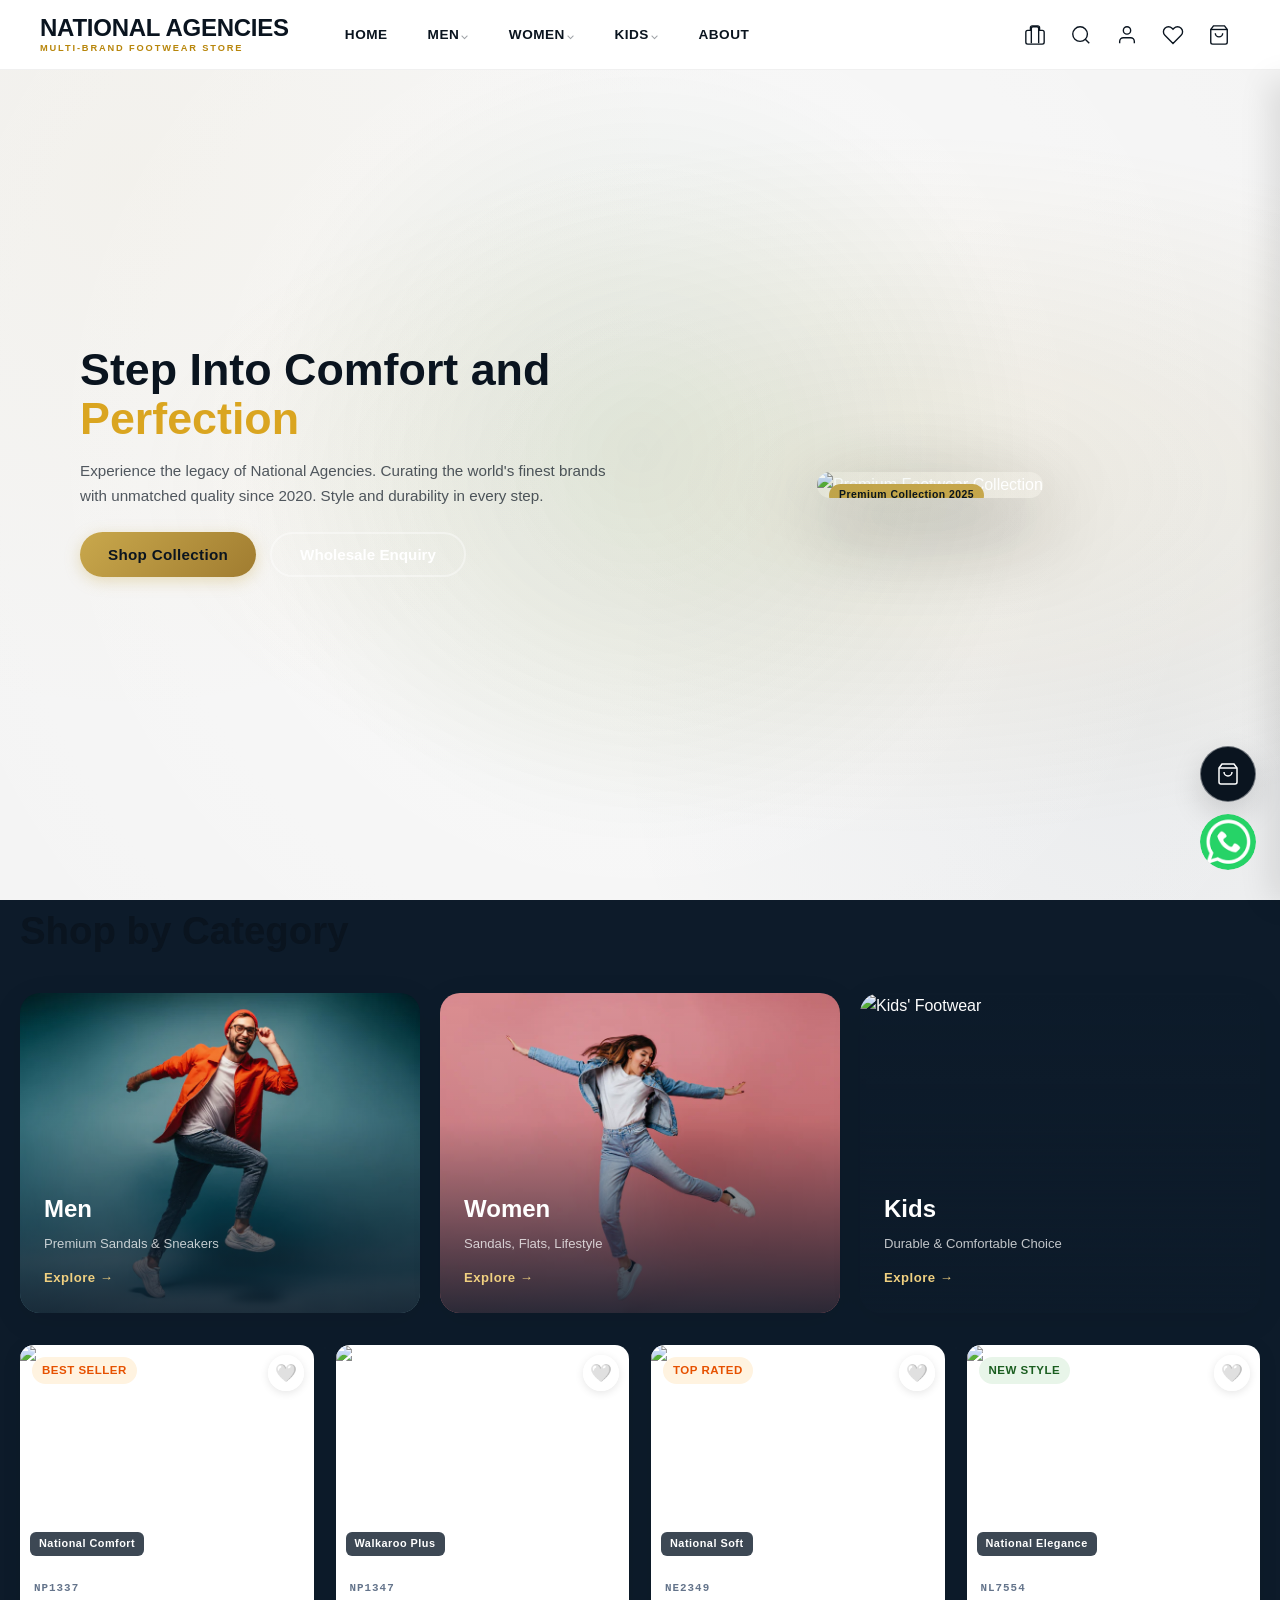
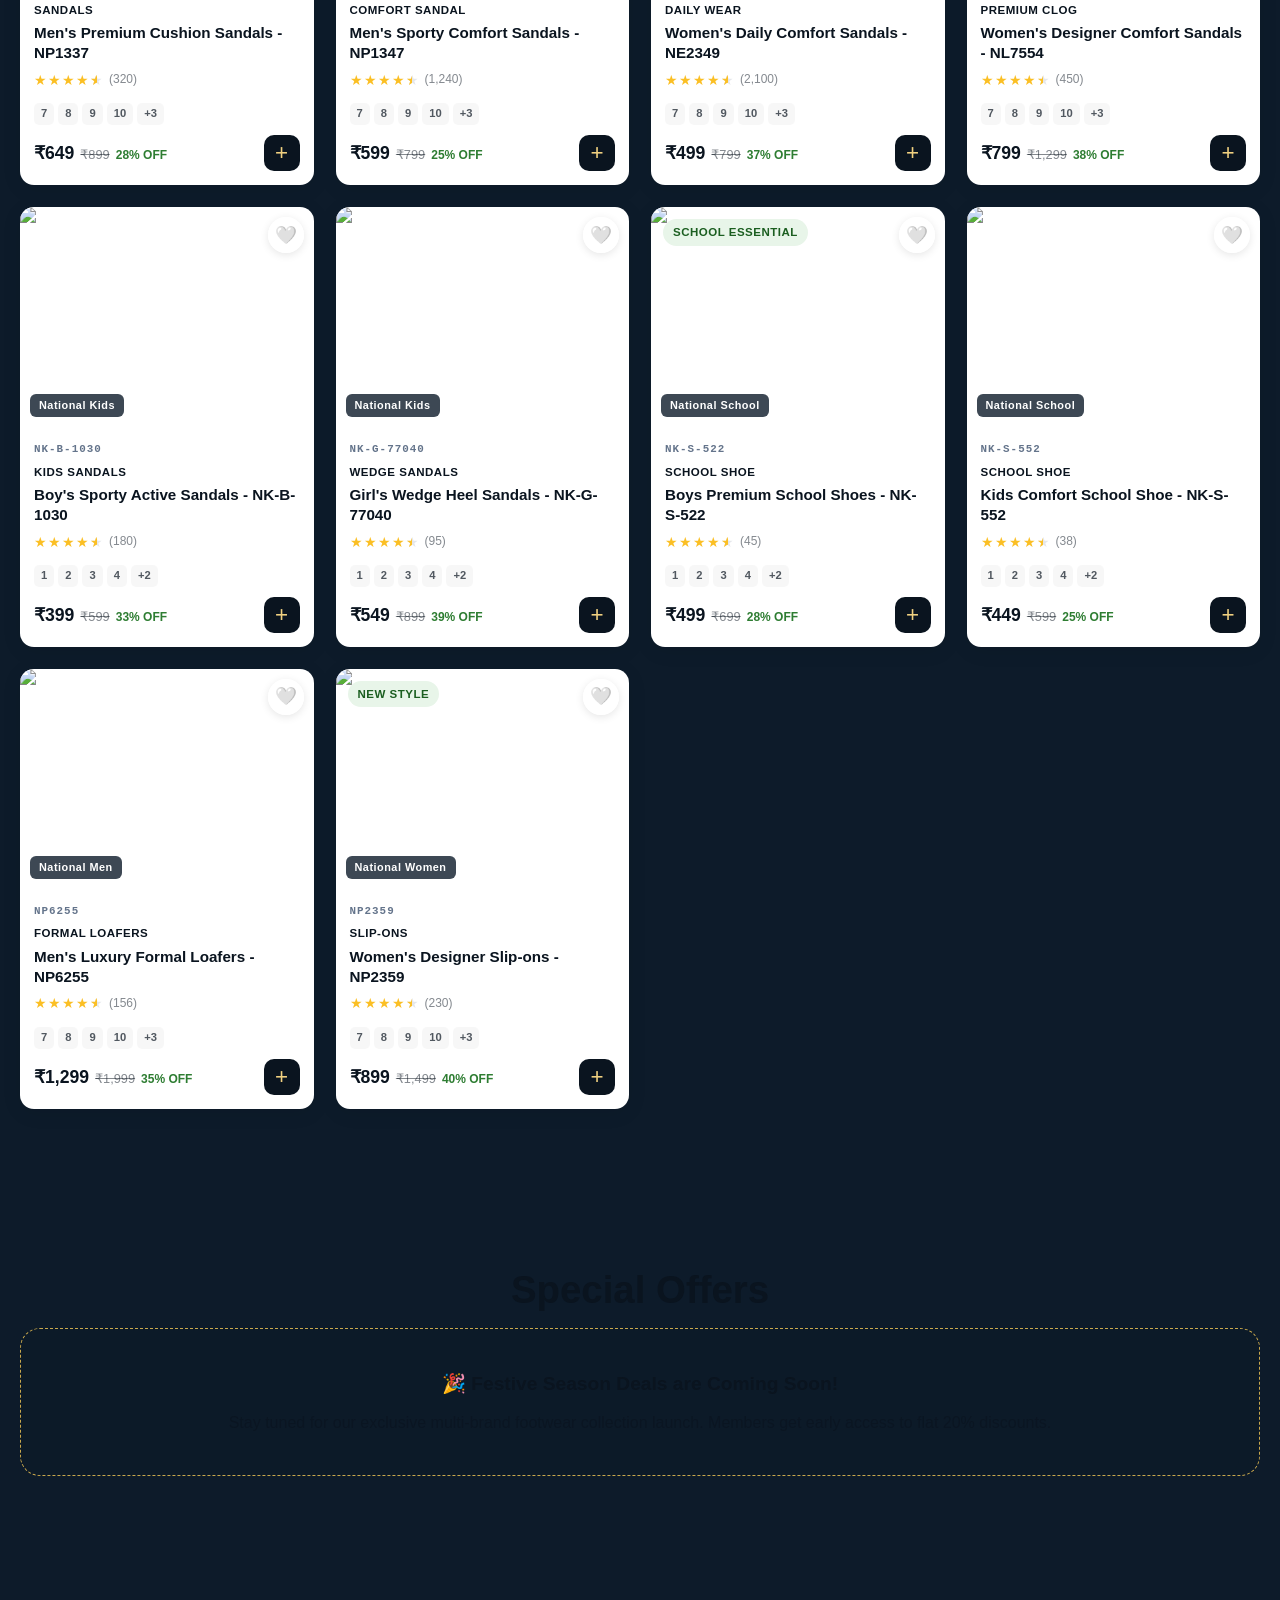
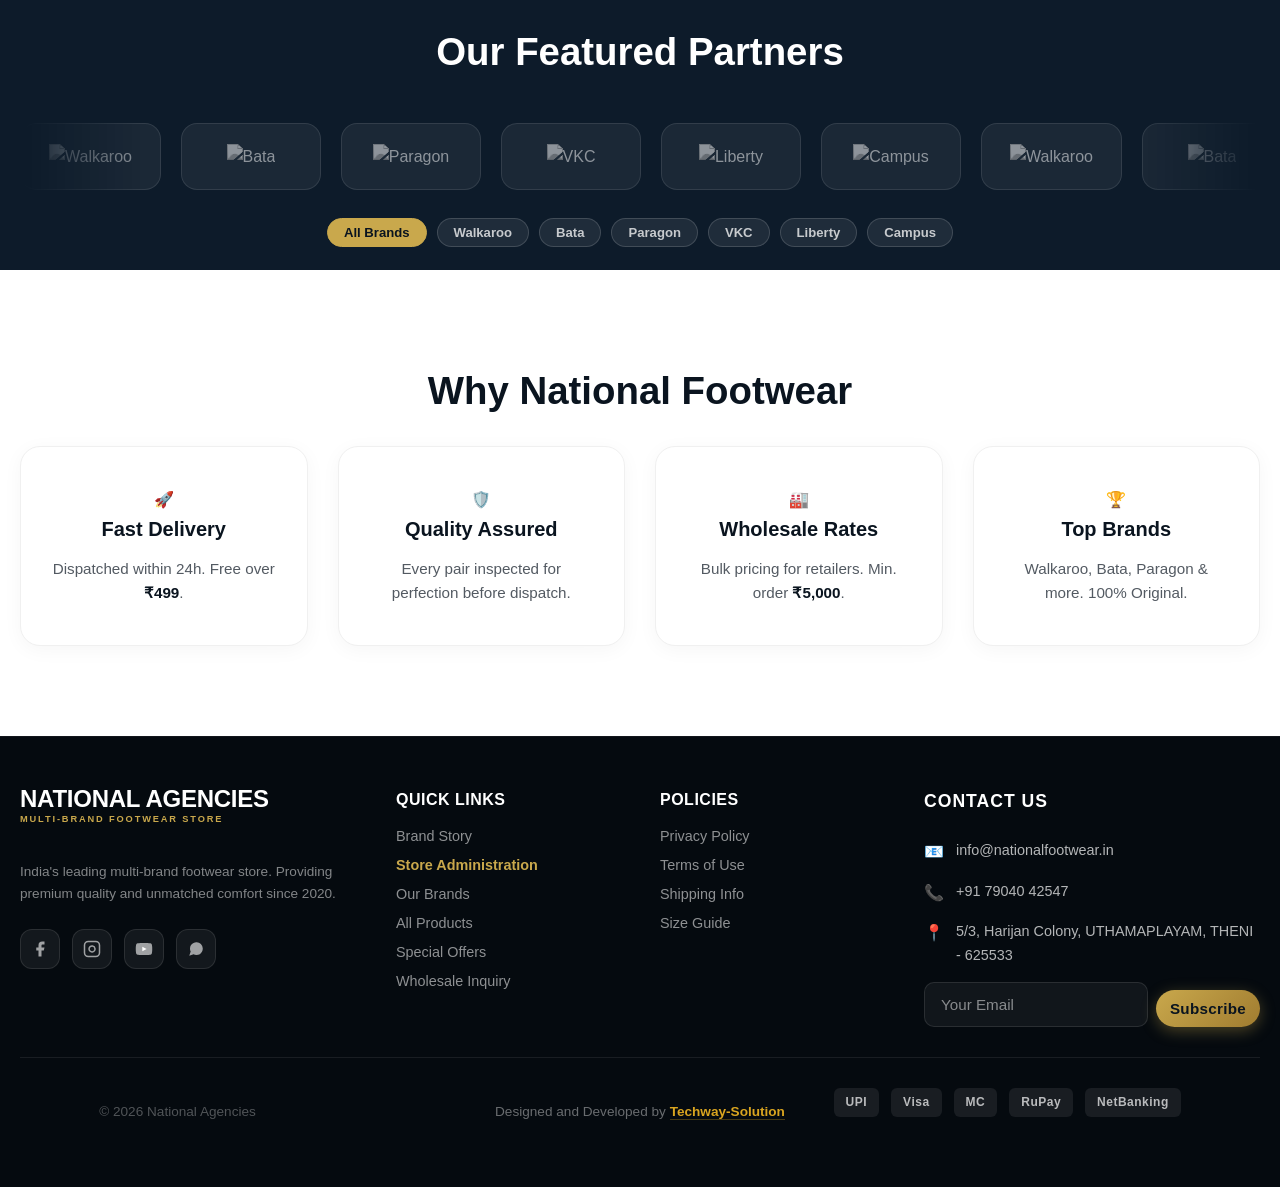
==== index.html @ 4344eda2 "updated the background" ====
<!DOCTYPE html>
<html lang="en">

<head>
  <meta charset="UTF-8">
  <meta name="viewport" content="width=device-width, initial-scale=1.0">
  <meta http-equiv="Content-Security-Policy"
    content="default-src 'self' https: data: 'unsafe-inline'; script-src 'self' https://fonts.googleapis.com https://fonts.gstatic.com https://www.gstatic.com https://www.googleapis.com 'unsafe-inline';">
  <title>National Agencies — India's Premium Multi-Brand Footwear Store</title>
  <meta name="description"
    content="National Agencies — India's leading multi-brand footwear store. Shop Bata, Woodland, Liberty, Paragon, Relaxo and more. Retail & Wholesale available.">
  <link rel="preconnect" href="https://fonts.googleapis.com">
  <link rel="preconnect" href="https://fonts.gstatic.com" crossorigin>
  <link
    href="https://fonts.googleapis.com/css2?family=Playfair+Display:wght@400;700;900&family=DM+Sans:wght@300;400;500;600;700&display=swap"
    rel="stylesheet">
  <link rel="stylesheet" href="styles.css">

</head>

<body>

  <header class="header sticky" id="header">
    <div class="header-inner">
      <div class="header-left">
        <a href="index.html" class="logo" id="mainLogo">
          <div class="logo-text-wrap">
            <span class="logo-premium" id="logoText">National Agencies</span>
            <span class="logo-tagline" id="logoSub">Multi-Brand Footwear Store</span>
          </div>
        </a>
        <nav class="nav" id="mainNav">
          <a href="index.html">Home</a>
          <div class="nav-dropdown">
            <a href="#" class="drop-trigger"
              onclick="filterProducts('men'); scrollToSection('products'); return false;">Men <small>⌵</small></a>
          </div>
          <div class="nav-dropdown">
            <a href="#" class="drop-trigger"
              onclick="filterProducts('women'); scrollToSection('products'); return false;">Women <small>⌵</small></a>
          </div>
          <div class="nav-dropdown">
            <a href="#" class="drop-trigger"
              onclick="filterProducts('kids'); scrollToSection('products'); return false;">Kids <small>⌵</small></a>
            <div class="dropdown-content">
              <a href="#"
                onclick="filterProducts('boys'); scrollToSection('products'); closeMobileNav(); return false;">Boys</a>
              <a href="#"
                onclick="filterProducts('girls'); scrollToSection('products'); closeMobileNav(); return false;">Girls</a>
              <a href="#"
                onclick="filterProducts('school'); scrollToSection('products'); closeMobileNav(); return false;">School
                Collection</a>
            </div>
          </div>
          <a href="#" onclick="showPolicy('about'); return false;">About</a>
        </nav>
      </div>

      <div class="header-right">
        <div class="header-actions">
          <button class="btn-icon" onclick="openWholesaleModal()" title="Wholesale Partner Login">
            <svg width="22" height="22" viewBox="0 0 24 24" fill="none" stroke="currentColor" stroke-width="1.5"><path d="M20 7h-3V4a2 2 0 0 0-2-2H9a2 2 0 0 0-2 2v3H4a2 2 0 0 0-2 2v11a2 2 0 0 0 2 2h16a2 2 0 0 0 2-2V9a2 2 0 0 0-2-2z"/><path d="M16 21V5a2 2 0 0 0-2-2h-4a2 2 0 0 0-2 2v16"/><path d="M12 12v.01"/></svg>
          </button>
          <button class="btn-icon" id="searchBtn" title="Search">
            <svg width="22" height="22" fill="none" stroke="currentColor" stroke-width="1.5" viewBox="0 0 24 24">
              <circle cx="11" cy="11" r="8" />
              <path d="m21 21-4.35-4.35" />
            </svg>
          </button>
          <button class="btn-icon" title="Account" onclick="window.location.href='login.html'">
            <svg width="22" height="22" fill="none" stroke="currentColor" stroke-width="1.5" viewBox="0 0 24 24">
              <path d="M20 21v-2a4 4 0 0 0-4-4H8a4 4 0 0 0-4 4v2" />
              <circle cx="12" cy="7" r="4" />
            </svg>
          </button>
          <button class="btn-icon badge-wrapper" id="wishlistBtn" onclick="openWishlist()" title="Wishlist">
            <svg width="22" height="22" fill="none" stroke="currentColor" stroke-width="1.5" viewBox="0 0 24 24">
              <path
                d="M20.84 4.61a5.5 5.5 0 0 0-7.78 0L12 5.67l-1.06-1.06a5.5 5.5 0 0 0-7.78 7.78l1.06 1.06L12 21.23l7.78-7.78 1.06-1.06a5.5 5.5 0 0 0 0-7.78z" />
            </svg>
            <span class="badge" id="wishlistCount" style="display:none">0</span>
          </button>
          <button class="btn-icon badge-wrapper" id="cartBtn" onclick="openCart()" title="Cart">
            <svg width="22" height="22" fill="none" stroke="currentColor" stroke-width="1.5" viewBox="0 0 24 24">
              <path d="M6 2 3 6v14a2 2 0 0 0 2 2h14a2 2 0 0 0 2-2V6l-3-4z" />
              <line x1="3" y1="6" x2="21" y2="6" />
              <path d="M16 10a4 4 0 0 1-8 0" />
            </svg>
            <span class="badge" id="cartCount" style="display:none">0</span>
          </button>
          <button class="hamburger" id="hamburger" aria-label="Menu">
            <span></span><span></span><span></span>
          </button>
        </div>
      </div>
    </div>
    <!-- Categories Section -->
    <div class="mobile-nav" id="mobileNav">
      <div class="mobile-nav-filters">
        <select id="mobileBrandFilter" onchange="syncFilters('brand', this.value)">
          <option value="all">Select Brand</option>
        </select>
        <select id="mobileSortSelect" onchange="syncFilters('sort', this.value)">
          <option value="default">Sort: Default</option>
          <option value="price-low">Price Low-High</option>
          <option value="price-high">Price High-Low</option>
        </select>
      </div>
      <a href="index.html" onclick="closeMobileNav()">🏠 Home</a>
      <a href="login.html" onclick="closeMobileNav()">👤 Customer Login</a>
      <a href="#" onclick="openWishlist(); closeMobileNav(); return false;">❤️ My Wishlist</a>
      <div style="margin:15px 0; border-bottom:1px solid #eee"></div>
      <a href="#" onclick="filterProducts('men'); closeMobileNav(); return false;">👞 Men's Collection</a>
      <a href="#" onclick="filterProducts('women'); closeMobileNav(); return false;">👠 Women's Footwear</a>
      <a href="#" onclick="filterProducts('kids'); closeMobileNav(); return false;">👶 Kids' Corner</a>
      <a href="#brands" onclick="closeMobileNav()">🏷️ Our Brands</a>
      <a href="#offers" onclick="closeMobileNav()">🎁 Special Offers</a>
      <div style="margin-top:auto; padding-top:20px; border-top:1px solid #eee">
        <button class="btn-primary full-width" onclick="closeMobileNav(); openWholesaleModal()">🏭 Wholesale Access</button>
      </div>
    </div>
  </header>

  <!-- ===================== SEARCH OVERLAY ===================== -->
  <div class="search-overlay" id="searchOverlay">
    <div class="search-box">
      <input type="text" id="searchInput" placeholder="Search chappals, sandals, brands, SKU codes..."
        autocomplete="off">
      <button onclick="closeSearch()">✕</button>
    </div>
  </div>

  <main>

  <!-- ===================== HERO ===================== -->
  <section class="hero" id="home">
    <div class="hero-bg"></div>
    <div class="hero-content">
      <h1 class="hero-title" id="heroTitle">
        Step Into Comfort and <span class="highlight">Perfection</span>
      </h1>
      <p class="hero-sub">Experience the legacy of National Agencies. Curating the world's finest brands with unmatched
        quality since 2020. Style and durability in every step.</p>
        <div class="hero-actions">
          <button class="btn-primary" onclick="scrollToSection('products')">Shop Collection</button>
          <button class="btn-ghost" onclick="openWholesaleModal()">Wholesale Enquiry</button>
        </div>
    </div>
    <div class="hero-visual">
      <div class="hero-img-wrap">
        <img src="https://images.unsplash.com/photo-1595950653106-6c9ebd614d3a?w=1200&q=80" alt="Premium Footwear Collection"
          class="hero-img">
        <div class="hero-badge-float">Premium Collection 2025</div>
      </div>
    </div>
  </section>

  <!-- ===================== CATEGORIES ===================== -->
  <section class="categories" id="collections">
    <div class="container">
      <h2 class="section-title">Shop by Category</h2>
      <div class="category-grid">
        <div class="cat-card" id="men" onclick="filterProducts('men'); scrollToSection('products')">
          <img src="./Images/men.jpg" alt="Men's Collection">
          <div class="cat-overlay"></div>
          <div class="cat-info">
            <h3>Men</h3>
            <p>Premium Sandals & Sneakers</p>
            <span class="cat-cta">Explore →</span>
          </div>
        </div>
        <div class="cat-card" id="women" onclick="filterProducts('women'); scrollToSection('products')">
          <img src="./Images/women.jpg" alt="Women's Footwear">
          <div class="cat-overlay"></div>
          <div class="cat-info">
            <h3>Women</h3>
            <p>Sandals, Flats, Lifestyle</p>
            <span class="cat-cta">Explore →</span>
          </div>
        </div>
        <div class="cat-card" id="kids" onclick="filterProducts('kids'); scrollToSection('products')">
          <img src="https://images.unsplash.com/photo-1514989940723-e8e51635b782?w=800&q=80" alt="Kids' Footwear">
          <div class="cat-overlay"></div>
          <div class="cat-info">
            <h3>Kids</h3>
            <p>Durable & Comfortable Choice</p>
            <span class="cat-cta">Explore →</span>
          </div>
        </div>
      </div>
    </div>
  </section>

  <!-- ===================== PRODUCTS GRID ===================== -->
  <section class="products-section" id="products">
    <div class="container">
      <div class="products-grid" id="productsGrid">
        <!-- Products rendered by JS -->
      </div>
    </div>
  </section>

  <section id="offers" class="section">
    <div class="container">
      <div class="section-header">
        <h2 class="section-title">Special Offers</h2>
        <div style="background: var(--bg2); padding: 40px 20px; border-radius: 20px; border: 1px dashed var(--accent);">
          <p style="font-size: 1.2rem; color: var(--primary); font-weight: 600; margin-bottom: 10px;">🎉 Festive Season Deals are Coming Soon!</p>
          <p style="color: var(--text2);">Stay tuned for our exclusive multi-brand footwear collection launch. Members get early access to flat 20% discounts.</p>
        </div>
      </div>
    </div>
  </section>

  <!-- ===================== BRAND BANNER (Optimized Placement) ===================== -->
  <section class="brands-section" id="brands">
    <div class="container">
      <div class="section-header">
        <h2 class="section-title">Our Featured Partners</h2>
      </div>
      <div class="brands-track-wrap">
        <div class="brands-track" id="brandsTrack">
          <!-- Rendered by JS -->
        </div>
      </div>
      <div class="brand-filter-pills" id="brandFilterPills">
        <!-- Rendered by JS -->
      </div>
    </div>
  </section>

  <!-- ===================== OFFERS BANNER ===================== -->
  <section class="offers-banner" id="offers">
    <div class="container">
      <h2 class="section-title" style="text-align:center;margin-bottom:1.5rem;">Why National Footwear</h2>
      <div class="offer-cards">
        <div class="offer-card">
          <div class="offer-card-bg"
            style="background-image: url('https://images.unsplash.com/photo-1595246140625-573b715d11dc?w=600&q=80')">
          </div>
          <div class="offer-card-overlay"></div>
          <div class="offer-icon-badge">🚀</div>
          <div class="offer-card-content">
            <h3>Fast Delivery</h3>
            <p>Dispatched within 24h. Free over <strong>₹499</strong>.</p>
          </div>
        </div>
        <div class="offer-card">
          <div class="offer-card-bg"
            style="background-image: url('https://images.unsplash.com/photo-1556742502-ec7c0e9f34b1?w=600&q=80')"></div>
          <div class="offer-card-overlay"></div>
          <div class="offer-icon-badge">🛡️</div>
          <div class="offer-card-content">
            <h3>Quality Assured</h3>
            <p>Every pair inspected for perfection before dispatch.</p>
          </div>
        </div>
        <div class="offer-card">
          <div class="offer-card-bg"
            style="background-image: url('https://images.unsplash.com/photo-1581091226825-a6a2a5aee158?w=600&q=80')">
          </div>
          <div class="offer-card-overlay"></div>
          <div class="offer-icon-badge">🏭</div>
          <div class="offer-card-content">
            <h3>Wholesale Rates</h3>
            <p>Bulk pricing for retailers. Min. order <strong>₹5,000</strong>.</p>
          </div>
        </div>
        <div class="offer-card">
          <div class="offer-card-bg"
            style="background-image: url('https://images.unsplash.com/photo-1512496015851-a90fb38ba796?w=600&q=80')">
          </div>
          <div class="offer-card-overlay"></div>
          <div class="offer-icon-badge">🏆</div>
          <div class="offer-card-content">
            <h3>Top Brands</h3>
            <p>Walkaroo, Bata, Paragon & more. 100% Original.</p>
          </div>
        </div>
      </div>
    </div>
  </section>

  <!-- Section removed for space optimization -->

  <!-- ===================== FOOTER ===================== -->
  <footer class="footer">
    <div class="container">
      <div class="footer-grid">
        <div class="footer-brand">
          <a href="index.html" class="logo footer-logo">
            <div class="logo-text-wrap">
              <span class="logo-premium" style="color:white">National Agencies</span>
              <span class="logo-tagline" style="color:var(--accent)">Multi-Brand Footwear Store</span>
            </div>
          </a>
          <p class="footer-desc">India's leading multi-brand footwear store. Providing premium quality and unmatched
            comfort since 2020.</p>
          <div class="social-links">
            <a href="#" id="fbLink" title="Facebook" aria-label="Facebook">
              <svg width="18" height="18" viewBox="0 0 24 24" fill="currentColor">
                <path d="M18 2h-3a5 5 0 0 0-5 5v3H7v4h3v8h4v-8h3l1-4h-4V7a1 1 0 0 1 1-1h3z" />
              </svg>
            </a>
            <a href="#" id="igLink" title="Instagram" aria-label="Instagram">
              <svg width="18" height="18" viewBox="0 0 24 24" fill="none" stroke="currentColor" stroke-width="2">
                <rect x="2" y="2" width="20" height="20" rx="5" ry="5" />
                <path d="M16 11.37A4 4 0 1 1 12.63 8 4 4 0 0 1 16 11.37z" />
                <line x1="17.5" y1="6.5" x2="17.51" y2="6.5" />
              </svg>
            </a>
            <a href="#" id="ytLink" title="YouTube" aria-label="YouTube">
              <svg width="18" height="18" viewBox="0 0 24 24" fill="currentColor">
                <path
                  d="M22.54 6.42a2.78 2.78 0 0 0-1.94-1.96C18.88 4 12 4 12 4s-6.88 0-8.6.46A2.78 2.78 0 0 0 1.46 6.42 29 29 0 0 0 1 12a29 29 0 0 0 .46 5.58A2.78 2.78 0 0 0 3.4 19.54C5.12 20 12 20 12 20s6.88 0 8.6-.46a2.78 2.78 0 0 0 1.94-1.96A29 29 0 0 0 23 12a29 29 0 0 0-.46-5.58z" />
                <polygon points="9.75 15.02 15.5 12 9.75 8.98 9.75 15.02" fill="#fff" />
              </svg>
            </a>
            <a href="https://wa.me/917904042547" id="waLink" title="WhatsApp" aria-label="WhatsApp" target="_blank">
              <svg width="18" height="18" viewBox="0 0 24 24" fill="currentColor">
                <path
                  d="M21 11.5a8.38 8.38 0 0 1-.9 3.8 8.5 8.5 0 0 1-7.6 4.7 8.38 8.38 0 0 1-3.8-.9L3 21l1.9-5.7a8.38 8.38 0 0 1-.9-3.8 8.5 8.5 0 0 1 4.7-7.6 8.38 8.38 0 0 1 3.8-.9h.5a8.48 8.48 0 0 1 8 8v.5z" />
              </svg>
            </a>
          </div>
        </div>
        <div>
          <h4>Quick Links</h4>
          <ul>
            <li><a href="#" onclick="showPolicy('about'); return false;">Brand Story</a></li>
            <li><a href="admin.html" style="color:var(--accent); font-weight:700;">Store Administration</a></li>
            <li><a href="#" onclick="scrollToSection('brands'); return false;">Our Brands</a></li>
            <li><a href="#" onclick="scrollToSection('products'); return false;">All Products</a></li>
            <li><a href="#" onclick="scrollToSection('offers'); return false;">Special Offers</a></li>
            <li><a href="#" onclick="openWholesaleModal(); return false;">Wholesale Inquiry</a></li>
          </ul>
        </div>
        <div>
          <h4>Policies</h4>
          <ul>

            <li><a href="#" onclick="showPolicy('privacy'); return false;">Privacy Policy</a></li>
            <li><a href="#" onclick="showPolicy('terms'); return false;">Terms of Use</a></li>
            <li><a href="#" onclick="showPolicy('shipping'); return false;">Shipping Info</a></li>
            <li><a href="#" onclick="showSizeGuide(); return false;">Size Guide</a></li>
          </ul>
        </div>
        <div class="footer-col">
          <h4>Contact Us</h4>
          <div class="footer-contact-list">
            <div class="footer-contact-item">
              <span>📧</span> <span id="footerEmail">info@nationalfootwear.in</span>
            </div>
            <div class="footer-contact-item">
              <span>📞</span> <span id="footerPhone">+91 79040 42547</span>
            </div>
            <div class="footer-contact-item">
              <span>📍</span> <span id="footerAddress">5/3, Harijan Colony, UTHAMAPLAYAM, THENI - 625533</span>
            </div>
          </div>
          <div class="newsletter-form" style="margin-top:15px">
            <input type="email" id="newsletterEmail" placeholder="Your Email">
            <button class="btn-primary full-width" onclick="subscribeNewsletter()" style="padding:10px; margin-top:8px">Subscribe</button>
          </div>
        </div>
      </div>
      <div class="footer-bottom">
        <div class="footer-bottom-inner">
          <div class="fb-left">
            <p class="copyright-area" id="footerCopyright">© 2026 National Agencies</p>
          </div>
          <div class="fb-center">
            <p class="credit-area">Designed and Developed by <a href="#" class="dev-credit">Techway-Solution</a></p>
          </div>
          <div class="fb-right">
            <div class="payment-methods">
              <span class="pay-badge">UPI</span>
              <span class="pay-badge">Visa</span>
              <span class="pay-badge">MC</span>
              <span class="pay-badge">RuPay</span>
              <span class="pay-badge">NetBanking</span>
            </div>
          </div>
        </div>
      </div>
    </div>
  </footer>

  <!-- ===================== PRODUCT MODAL ===================== -->
  <div class="modal-overlay" id="productModal">
    <div class="modal" id="modalContent">
      <button class="modal-close" onclick="closeModal()">✕</button>
      <div class="modal-grid">
        <div class="modal-images" id="modalImages"></div>
        <div class="modal-info" id="modalInfo"></div>
      </div>
    </div>
  </div>

  <!-- ===================== CART SIDEBAR ===================== -->
  <div class="cart-overlay" id="cartOverlay" onclick="closeCart()"></div>
  <aside class="cart-sidebar" id="cartSidebar">
    <div class="cart-header">
      <div>
        <h3>Your Cart</h3>
        <span class="cart-mode-badge" id="cartModeBadge">Retail</span>
      </div>
      <button onclick="closeCart()">✕</button>
    </div>
    <div class="cart-items" id="cartItems"></div>
    <div class="cart-footer" id="cartFooter" style="display:none">
      <div class="cart-total">
        <span>Total</span>
        <span id="cartTotal">₹0</span>
      </div>
      <div class="wholesale-min-order" id="wholesaleMinOrder" style="display:none">
        <small id="minOrderText"></small>
      </div>
      <button class="btn-primary full-width" onclick="openCheckout()" id="checkoutBtn">Proceed to Checkout</button>
    </div>
  </aside>

  <!-- ===================== WISHLIST SIDEBAR ===================== -->
  <div class="cart-overlay" id="wishlistOverlay" onclick="closeWishlist()"></div>
  <aside class="cart-sidebar" id="wishlistSidebar">
    <div class="cart-header">
      <div>
        <h3>Your Wishlist</h3>
      </div>
      <button onclick="closeWishlist()">✕</button>
    </div>
    <div class="cart-items" id="wishlistItems"></div>
  </aside>

  <!-- ===================== POLICY MODAL ===================== -->
  <div class="modal-overlay" id="policyModal">
    <div class="modal">
      <button class="modal-close" onclick="closePolicy()">✕</button>
      <div class="policy-header">
        <h2 class="policy-title" id="policyTitle">Policy Title</h2>
      </div>
      <div class="policy-body" id="policyContent"></div>
      <div style="margin-top:20px; text-align:right">
        <button class="btn-primary" onclick="closePolicy()">I Understand</button>
      </div>
    </div>
  </div>

  <!-- ===================== CHECKOUT MODAL ===================== -->
  <div class="checkout-overlay" id="checkoutOverlay">
    <div class="checkout-modal">
      <button class="modal-close" onclick="closeCheckout()">✕</button>

      <div class="checkout-steps">
        <div class="step active" id="step1">1. Delivery</div>
        <div class="step" id="step2">2. Payment</div>
        <div class="step" id="step3">3. Confirm</div>
      </div>

      <!-- Step 1: Delivery -->
      <div class="checkout-panel active" id="panel1">
        <h3>Delivery Details</h3>
        <div id="wholesaleOrderFields" style="display:none">
          <div class="wholesale-order-notice">
            <span>🏭 Wholesale Order</span> — Please fill your business details
          </div>
          <div class="form-grid">
            <input type="text" placeholder="Business / Shop Name *" id="cBusiness" class="full">
            <input type="text" placeholder="GST Number (optional)" id="cGST">
          </div>
        </div>
        <div class="form-grid">
          <input type="text" placeholder="Full Name *" id="cName" autocomplete="name">
          <input type="tel" placeholder="Mobile Number *" id="cPhone" maxlength="10" autocomplete="tel">
          <input type="email" placeholder="Email Address *" id="cEmail" autocomplete="email">
          <input type="text" placeholder="Address Line 1 *" id="cAddr1" class="full" autocomplete="address-line1">
          <input type="text" placeholder="City *" id="cCity" autocomplete="address-level2">
          <input type="text" placeholder="State *" id="cState" autocomplete="address-level1">
          <input type="text" placeholder="PIN Code *" id="cPin" maxlength="6" autocomplete="postal-code">
        </div>
        <button class="btn-primary" onclick="goToPayment()" id="continueToPayBtn">Continue to Payment →</button>
      </div>

      <!-- Step 2: Payment -->
      <div class="checkout-panel" id="panel2">
        <h3>Choose Payment Method</h3>
        <div class="payment-methods">
          <div class="pay-method active" onclick="selectPayment('upi')" id="payUpi">
            <div class="pay-icon">📱</div>
            <div><strong>UPI</strong>
              <p>PhonePe, GPay, Paytm, BHIM</p>
            </div>
          </div>
          <div class="pay-method" onclick="selectPayment('card')" id="payCard">
            <div class="pay-icon">💳</div>
            <div><strong>Credit / Debit Card</strong>
              <p>Safe & Secure processing</p>
            </div>
          </div>
          <div class="pay-method" onclick="selectPayment('netbanking')" id="payNetbanking">
            <div class="pay-icon">🏦</div>
            <div><strong>Net Banking</strong>
              <p>All major Indian banks</p>
            </div>
          </div>
        </div>

        <div id="upiPanel" class="pay-panel">
          <label>Enter UPI ID (for verification)</label>
          <input type="text" placeholder="yourname@upi" id="upiId" autocomplete="off">
          <small>Razorpay will open the secure payment window after confirmation.</small>
        </div>

        <div id="cardPanel" class="pay-panel" style="display:none">
          <div class="card-security-notice">🔒 Secure payment window will open. Supports Visa, Mastercard, RuPay & more.
          </div>
        </div>
        <div id="netPanel" class="pay-panel" style="display:none">
          <div class="card-security-notice">🏦 Securely pay via HDFC, SBI, ICICI and 50+ other banks.</div>
        </div>

        <div class="checkout-order-summary" id="checkoutSummary"></div>
        <div class="checkout-buttons">
          <button class="btn-ghost" onclick="goToDelivery()">← Back</button>
          <button class="btn-primary" onclick="confirmOrder()" id="confirmOrderBtn">Confirm Order →</button>
        </div>
      </div>

      <!-- Step 3: Confirmation -->
      <div class="checkout-panel" id="panel3">
        <div class="order-success">
          <div class="success-icon">✅</div>
          <h2>Order Placed!</h2>
          <p id="orderIdText"></p>
          <p>You'll receive a confirmation SMS &amp; email shortly.</p>
          <div class="success-details" id="successDetails"></div>
          <button class="btn-primary" onclick="closeCheckout()" id="continueShoppingBtn">Continue Shopping</button>
        </div>
      </div>
    </div>
  </div>

  <div class="toast" id="toast"></div>

  <!-- ===================== POLICY MODAL ===================== -->
  <div class="modal-overlay" id="policyModal">
    <div class="modal">
      <button class="modal-close" onclick="closePolicy()">✕</button>
      <div class="policy-header">
        <h2 class="policy-title" id="policyTitle">Policy Title</h2>
      </div>
      <div class="policy-body" id="policyContent">
        <!-- Content injected by JS -->
      </div>
      <div style="margin-top:30px; text-align:right">
        <button class="btn-primary" onclick="closePolicy()">I Understand</button>
      </div>
    </div>
  </div>

  <!-- ===================== SCRIPTS ===================== -->
  <script src="config.js"></script>
  <!-- ===================== FLOATING ACTIONS ===================== -->
  <div class="floating-actions">
    <button class="floating-btn fab-cart" onclick="openCart()" id="floatingCartBtn">
      <svg width="24" height="24" fill="none" stroke="currentColor" stroke-width="1.5" viewBox="0 0 24 24">
        <path d="M6 2 3 6v14a2 2 0 0 0 2 2h14a2 2 0 0 0 2-2V6l-3-4z" />
        <line x1="3" y1="6" x2="21" y2="6" />
        <path d="M16 10a4 4 0 0 1-8 0" />
      </svg>
      <span class="fab-badge" id="floatingCartCount">0</span>
    </button>
    <a href="https://wa.me/917904042547" class="whatsapp-fab" target="_blank" title="Chat with support">
      <img src="./Images/whatsapp-icon.png" alt="WhatsApp Support" style="width:100%; height:100%; border-radius:50%">
    </a>
  </div>

  <!-- ===================== WHOLESALE LOGIN MODAL ===================== -->
  <div class="modal-overlay" id="wholesaleModal">
    <div class="modal wholesale-login-modal" id="wholesaleModalContent">
      <button class="modal-close" onclick="closeWholesaleModal()">✕</button>
      <div class="wholesale-modal-body">
        <div class="wholesale-modal-icon">🏭</div>
        <h2>Wholesale Login</h2>
        <p>Enter your wholesale access password to unlock bulk pricing and MOQ details.</p>
        <div class="wholesale-form">
          <div class="form-group">
            <label for="wholesaleEmailInput">Business Email</label>
            <input type="email" id="wholesaleEmailInput" placeholder="e.g. partner@business.com" autocomplete="email">
          </div>
          <div class="form-group">
            <label for="wholesalePasswordInput">Password</label>
            <input type="password" id="wholesalePasswordInput" placeholder="Enter your B2B password" autocomplete="current-password">
          </div>
          <div id="wholesaleError" class="auth-error" style="display:none">⚠️ Invalid business credentials. Please try again.</div>
          <button class="btn-primary full-width" onclick="submitWholesaleLogin()">Sign In as Partner</button>
          <p class="wholesale-help">New partner? <a href="https://wa.me/917904042547?text=I want to apply for a wholesale account" target="_blank">Apply for access</a></p>
        </div>
      </div>
    </div>
  </div>

  <!-- Mesh Background Blobs -->
  <div class="mesh-blob" style="top:-100px; left:-100px; background:rgba(201,168,76,0.2); pointer-events:none; position: fixed;"></div>
  <div class="mesh-blob" style="bottom:-100px; right:-100px; background:rgba(27,58,92,0.3); pointer-events:none; position: fixed;"></div>
  <div class="mesh-blob" style="top:50%; left:50%; width:800px; height:800px; background:radial-gradient(circle, rgba(27,94,32,0.1) 0%, transparent 70%); pointer-events:none; position: fixed; transform: translate(-50%, -50%);"></div>

  </main>
  
  <script src="https://checkout.razorpay.com/v1/checkout.js"></script>
  <script src="products.js"></script>
  <script src="app.js"></script>
</body>

</html>
---- styles.css ----
/* ============================================================
   NATIONAL FOOTWEAR — Design System
   Color Palette: Deep Navy + Gold + Ivory
   ============================================================ */

:root {
  --primary:       #0A141F;   /* Midnight Navy */
  --primary-light: #1B263B;
  --accent:        #C9A84C;   /* Gold */
  --accent-light:  #F0D080;
  --accent-dark:   #A07C30;
  --bg:            #F4F4F4;   /* Soft Neutral Base */
  --bg2:           rgba(0,0,0,0.03);
  --card:          rgba(255,255,255,0.98);
  --text:          #0A141F;   /* Midnight Navy for Readability */
  --text2:         rgba(10,20,31,0.7);
  --text3:         rgba(10,20,31,0.5);
  --border:        rgba(0,0,0,0.1);
  --shadow:        0 8px 32px rgba(0,0,0,0.08);
  --shadow-lg:     0 20px 60px rgba(0,0,0,0.12);
  --radius:        14px;
  --radius-sm:     8px;
  --transition:    all 0.3s cubic-bezier(0.4,0,0.2,1);
  --wholesale-clr: #2E7D32;
  --font-display:  'Plus Jakarta Sans', 'DM Sans', sans-serif;
  --font-body:     'DM Sans', -apple-system, sans-serif;
  --footer-bg:     #050A0F;
}

/* ===== RESET ===== */
*, *::before, *::after { box-sizing: border-box; margin: 0; padding: 0; }
html, body { 
  margin: 0 !important;
  padding: 0 !important;
  overflow-x: hidden !important; 
  max-width: 100% !important; 
  width: 100% !important;
  min-height: 100vh;
  display: flex;
  flex-direction: column;
  position: relative; 
  -webkit-overflow-scrolling: touch;
  background: #0D1B2A !important;
  color: white;
}
main { flex: 1; }
body::before {
  content: "";
  position: fixed;
  top: 0; left: 0; width: 100%; height: 100%;
  background: 
    radial-gradient(circle at 10% 20%, rgba(201, 168, 76, 0.05) 0%, transparent 40%),
    radial-gradient(circle at 90% 80%, rgba(27, 58, 92, 0.05) 0%, transparent 40%),
    radial-gradient(circle at 50% 50%, rgba(255, 255, 255, 0.5) 0%, transparent 100%),
    #F4F4F4;
  z-index: -2;
}
body::after { display: none !important; }
html { scroll-behavior: smooth; }
body {
  font-family: var(--font-body);
  background: transparent !important;
  color: white;
  line-height: 1.6;
}
body.no-scroll {
  overflow: hidden !important;
  height: 100vh !important;
}
img { max-width: 100%; display: block; }
a { text-decoration: none; color: inherit; }
button { cursor: pointer; border: none; background: none; font-family: var(--font-body); }
ul { list-style: none; }
input, select { font-family: var(--font-body); }

/* ===== TYPOGRAPHY ===== */
.section-title {
  font-family: var(--font-display);
  font-size: clamp(1.6rem, 4vw, 2.4rem);
  font-weight: 700;
  color: var(--primary);
  margin-bottom: 0.5rem;
}
.section-sub { color: var(--text2); font-size: 1rem; margin-bottom: 0; }
.section-header { text-align: center; margin-bottom: 2.5rem; }
.gradient-text {
  background: linear-gradient(135deg, var(--accent), #E8A030, #C9A84C);
  -webkit-background-clip: text;
  -webkit-text-fill-color: transparent;
  background-clip: text;
}

/* ===== CONTAINER & SECTION ===== */
.container { 
  max-width: 1280px; 
  margin: 0 auto; 
  padding: 0 20px; 
  width: 100%; 
  box-sizing: border-box; 
}
.section { padding: 80px 0; width: 100%; overflow: hidden; background: transparent; }

/* ===== BUTTONS ===== */
.btn-primary {
  display: inline-flex; align-items: center; justify-content: center; gap: 8px;
  background: linear-gradient(135deg, var(--accent), var(--accent-dark));
  color: var(--primary);
  font-weight: 700; font-size: 0.95rem; letter-spacing: 0.3px;
  padding: 13px 28px; border-radius: 50px;
  transition: var(--transition);
  box-shadow: 0 4px 15px rgba(201,168,76,0.35);
}
.btn-primary:hover {
  transform: translateY(-2px);
  box-shadow: 0 8px 25px rgba(201,168,76,0.45);
  background: linear-gradient(135deg, var(--accent-light), var(--accent));
}
.btn-ghost {
  display: inline-flex; align-items: center; justify-content: center; gap: 8px;
  background: transparent;
  color: var(--primary); font-weight: 600; font-size: 0.95rem;
  padding: 12px 28px; border-radius: 50px;
  border: 2px solid var(--primary);
  transition: var(--transition);
}
.btn-ghost:hover {
  background: var(--primary); color: white; transform: translateY(-2px);
}
.full-width { width: 100%; }

/* ===== WHOLESALE TOP BAR ===== */
.wholesale-top-bar {
  background: linear-gradient(135deg, var(--wholesale-clr), #2E7D32);
  color: white; text-align: center; padding: 10px 20px;
  font-size: 0.9rem; font-weight: 600; position: relative; z-index: 99;
}
.ws-exit-btn {
  background: rgba(255,255,255,0.25); color: white;
  border: 1px solid rgba(255,255,255,0.5);
  padding: 3px 12px; border-radius: 20px; font-size: 0.8rem;
  margin-left: 10px; cursor: pointer; font-weight: 700;
  transition: var(--transition);
}
.ws-exit-btn:hover { background: rgba(255,255,255,0.4); }
/* ===== WHOLESALE B2B INDICATOR ===== */
.wholesale-indicator {
  background: linear-gradient(135deg, var(--wholesale-clr), #2E7D32);
  color: white; padding: 4px 12px; border-radius: 50px;
  font-size: 0.75rem; font-weight: 800; display: flex; align-items: center; gap: 6px;
  box-shadow: 0 4px 15px rgba(27,94,32,0.3);
}
.wholesale-indicator::before { content: "●"; color: #4ADE80; animation: pulse 2s infinite; }
@keyframes pulse { 0% { opacity: 1; } 50% { opacity: 0.3; } 100% { opacity: 1; } }
/* ===== HEADER ===== */
.header {
  height: 70px; background: rgba(255,255,255,0.98);
  backdrop-filter: blur(20px); -webkit-backdrop-filter: blur(20px);
  border-bottom: 1px solid rgba(0,0,0,0.06);
  position: sticky; top: 0; z-index: 2000;
  transition: all 0.4s ease;
}
.header.scrolled { box-shadow: 0 10px 30px rgba(0,0,0,0.04); height: 60px; }
.header-inner {
  max-width: 1440px; margin: 0 auto; padding: 0 40px;
  height: 100%; display: flex; align-items: center; justify-content: space-between;
}
.header-left { display: flex; align-items: center; gap: 40px; flex: 1; min-width: 0; }
.logo {
  display: flex; align-items: center; text-decoration: none; white-space: nowrap; flex-shrink: 0;
}
.logo-text-wrap { display: flex; flex-direction: column; line-height: 1; }
.logo-premium {
  font-family: 'DM Sans', sans-serif;
  font-weight: 800;
  font-size: 1.5rem;
  letter-spacing: -0.01em;
  text-transform: uppercase;
  color: var(--primary);
  line-height: 1;
}
.logo-tagline {
  font-family: 'DM Sans', sans-serif;
  font-size: 0.58rem;
  font-weight: 700;
  letter-spacing: 0.2em;
  text-transform: uppercase;
  color: #B8860B; /* Dark Gold */
  margin-top: 4px;
}
.hero-title {
  font-family: 'Playfair Display', serif;
  font-size: 4.5rem;
  font-weight: 900;
  line-height: 1.1;
  color: white;
  margin-bottom: 1.5rem;
}
.hero-title span.highlight {
  color: #DAA520; /* Gold Highlight */
}
@media (max-width: 768px) {
  .hero-title { font-size: 2.8rem; }
}

.brand-logo-img {
  max-height: 38px;
  max-width: 120px;
  object-fit: contain;
  filter: grayscale(1) brightness(1.2);
  opacity: 0.5;
  transition: all 0.4s ease;
}
.brand-logo-card:hover .brand-logo-img {
  filter: grayscale(0) brightness(1);
  opacity: 1;
  transform: scale(1.05);
}

.dev-credit {
  color: #DAA520; /* Golden for prominence */
  text-decoration: none;
  font-weight: 700;
  border-bottom: 1px solid rgba(218, 165, 32, 0.3);
  transition: all 0.3s ease;
}
.dev-credit:hover {
  color: #FFD700;
  border-bottom-color: #FFD700;
}
.nav { display: flex; align-items: center; gap: 8px; }
.nav a {
  padding: 8px 16px; font-size: 0.85rem; font-weight: 600; color: var(--text);
  transition: all 0.25s ease; white-space: nowrap; text-transform: uppercase;
  letter-spacing: 0.5px; position: relative;
}
.nav a:hover { color: var(--primary); }
.nav a::after {
  content: ''; position: absolute; bottom: 0; left: 16px; right: 16px; height: 1.5px;
  background: var(--primary); transform: scaleX(0); transition: transform 0.3s ease;
}
.nav a:hover::after { transform: scaleX(1); }

/* == DROPDOWN == */
.nav-dropdown { position: relative; display: flex; align-items: center; }
.drop-trigger { display: inline-flex; align-items: center; gap: 2px; }
.drop-trigger small { font-size: 0.7rem; opacity: 0.4; margin-top: 2px; }
.dropdown-content {
  position: absolute; top: calc(100% + 15px); left: 50%; transform: translateX(-50%) translateY(10px);
  background: white; min-width: 180px; border-radius: 16px;
  box-shadow: 0 20px 50px rgba(0,0,0,0.12);
  padding: 12px 0; opacity: 0; visibility: hidden;
  transition: all 0.3s cubic-bezier(0.4, 0, 0.2, 1);
  z-index: 1001; border: 1px solid rgba(0,0,0,0.05);
}
.nav-dropdown:hover .dropdown-content { opacity: 1; visibility: visible; transform: translateX(-50%) translateY(0); }
.dropdown-content a {
  display: block; padding: 10px 24px; color: var(--text);
  font-size: 0.88rem; font-weight: 400; border-radius: 0;
}
.dropdown-content a::after { display: none; }
.dropdown-content a:hover { background: var(--bg2); color: var(--primary); }

.header-right { display: flex; align-items: center; justify-content: flex-end; flex: 1; }
.header-actions { display: flex; align-items: center; gap: 4px; }

.btn-icon {
  width: 42px; height: 42px; border-radius: 50%;
  display: flex; align-items: center; justify-content: center;
  color: var(--text); background: transparent; transition: all 0.2s ease;
}
.btn-icon:hover { background: rgba(0,0,0,0.04); color: var(--primary); }
.badge-wrapper { position: relative; }
.badge {
  position: absolute; top: 6px; right: 6px;
  background: var(--primary); color: white;
  font-size: 9px; font-weight: 800;
  min-width: 16px; height: 16px; border-radius: 8px;
  display: flex; align-items: center; justify-content: center;
  padding: 0 4px; border: 2px solid #fff;
}

@media (max-width: 1024px) {
  .nav { display: none; }
  .header-inner { padding: 0 20px; }
}

.hamburger { display: none; flex-direction: column; gap: 4px; padding: 10px; cursor: pointer; border: none; background: transparent; }
.hamburger span { display: block; width: 18px; height: 1.5px; background: var(--primary); transition: 0.3s; }
.mobile-nav {
  position: fixed; top: 80px; right: -320px; width: 320px; height: calc(100vh - 80px);
  background: white; box-shadow: -10px 0 30px rgba(0,0,0,0.1);
  padding: 30px; display: flex; flex-direction: column; gap: 5px;
  z-index: 1000; transition: right 0.4s cubic-bezier(0.4, 0, 0.2, 1);
}
.mobile-nav.open { right: 0; }
.mobile-nav a {
  padding: 15px 20px; font-size: 1.1rem; font-weight: 600;
  color: var(--text); border-radius: 12px; transition: var(--transition);
}
.mobile-nav a:hover { background: var(--bg2); color: var(--primary); }
.mobile-nav-filters {
  display: flex; flex-direction: column; gap: 10px;
  padding-bottom: 20px; border-bottom: 1px solid var(--border); margin-bottom: 15px;
}
.mobile-nav-filters select {
  width: 100%; padding: 12px; border-radius: 10px;
  border: 1px solid var(--border); font-weight: 600; color: var(--primary);
}

/* ===== SEARCH OVERLAY ===== */
.search-overlay {
  position: fixed; inset: 0; z-index: 2000;
  background: rgba(13,27,42,0.85); backdrop-filter: blur(8px);
  display: flex; align-items: flex-start; justify-content: center;
  padding-top: 100px; opacity: 0; pointer-events: none;
  transition: var(--transition);
}
.search-overlay.open { opacity: 1; pointer-events: all; }
.search-box {
  display: flex; align-items: center; gap: 12px;
  background: white; border-radius: 16px;
  padding: 8px 8px 8px 20px;
  width: min(640px, 90vw);
  box-shadow: var(--shadow-lg);
}
.search-box input {
  flex: 1; border: none; outline: none;
  font-size: 1rem; font-family: var(--font-body); color: var(--text);
}
.search-box button {
  width: 40px; height: 40px; border-radius: 10px;
  background: var(--bg2); color: var(--text);
  font-size: 1.1rem; display: flex; align-items: center; justify-content: center;
}

/* ===== HERO ===== */
.hero {
  position: relative;
  min-height: calc(100vh - 70px);
  display: grid;
  grid-template-columns: 1fr 1fr;
  align-items: center;
  gap: 40px;
  background: transparent !important;
  overflow: hidden;
  padding: 40px 80px;
}
@media (max-width: 991px) {
  .hero { grid-template-columns: 1fr; text-align: center; padding: 40px 20px; min-height: auto; }
  .hero-visual { order: -1; }
  .hero-title { font-size: 2.2rem; }
}
.hero-bg {
  position: absolute; inset: 0; pointer-events: none;
  background: radial-gradient(ellipse at 70% 50%, rgba(201,168,76,0.12) 0%, transparent 60%);
}
.hero .btn-ghost {
  color: white;
  border-color: rgba(255,255,255,0.4);
}
.hero .btn-ghost:hover {
  background: white;
  color: var(--primary);
  border-color: white;
}
.hero-content { position: relative; z-index: 1; color: white; }
.hero-tag { font-family: var(--font-body); display: inline-block; padding: 4px 12px; background: rgba(255,255,255,0.1); border-radius: 100px; font-size: 0.7rem; font-weight: 600; color: var(--accent); margin-bottom: 12px; }
.hero-title {
  font-family: var(--font-display);
  font-size: clamp(1.8rem, 4vw, 2.8rem);
  line-height: 1.1; font-weight: 800; color: var(--primary); margin-bottom: 16px;
}
.hero-sub { font-size: 0.95rem; color: var(--text2); margin-bottom: 24px; line-height: 1.6; }
.hero-actions { display: flex; gap: 14px; flex-wrap: wrap; margin-bottom: 48px; }
.hero-stats {
  display: flex; gap: 32px; flex-wrap: wrap;
  border-top: 1px solid rgba(255,255,255,0.15); padding-top: 32px;
}
.hero-stats div { display: flex; flex-direction: column; gap: 4px; }
.hero-stats strong { font-size: 1.6rem; font-weight: 800; color: var(--accent-light); }
.hero-stats span { font-size: 0.78rem; color: rgba(255,255,255,0.6); text-transform: uppercase; letter-spacing: 0.5px; }
.hero-visual { position: relative; display: flex; justify-content: center; align-items: center; }
.hero-img-wrap {
  position: relative; border-radius: 24px; overflow: hidden;
  box-shadow: 0 30px 80px rgba(0,0,0,0.4);
}
.hero-img { width: 100%; max-height: 240px; object-fit: cover; }
.hero-badge-float {
  position: absolute; top: 12px; left: 12px;
  background: var(--accent); color: var(--primary);
  font-size: 0.65rem; font-weight: 800; letter-spacing: 0.5px;
  padding: 3px 10px; border-radius: 50px;
}

/* ===== BRANDS SECTION ===== */
.brands-section { padding: 25px 0 15px; background: transparent !important; }
.brands-section .section-title { color: white; }
.brands-section .section-sub { color: rgba(255,255,255,0.6); }
.brands-track-wrap {
  overflow: hidden; position: relative;
  mask-image: linear-gradient(to right, transparent, black 10%, black 90%, transparent);
}
.brands-track {
  display: flex; gap: 20px;
  animation: scrollBrands 25s linear infinite;
  width: max-content;
}
.brands-track:hover { animation-play-state: paused; }
@keyframes scrollBrands {
  0% { transform: translateX(0); }
  100% { transform: translateX(-50%); }
}
.brand-logo-card {
  display: flex; flex-direction: column; align-items: center; justify-content: center; gap: 10px;
  background: rgba(255,255,255,0.06);
  border: 1px solid rgba(255,255,255,0.1);
  border-radius: 16px; padding: 20px 28px;
  min-width: 140px; cursor: pointer;
  transition: var(--transition);
}
.brand-logo-card:hover {
  background: rgba(255,255,255,0.12);
  border-color: rgba(201,168,76,0.5);
  transform: translateY(-4px);
}
.brand-logo-card.active-brand-filter {
  background: rgba(201,168,76,0.2);
  border-color: var(--accent);
}
.brand-emblem {
  width: 56px; height: 56px; border-radius: 14px;
  display: flex; align-items: center; justify-content: center;
  font-size: 1.2rem; font-weight: 800; color: white;
  box-shadow: 0 4px 12px rgba(0,0,0,0.2);
}
.brand-logo-name { font-size: 0.8rem; font-weight: 600; color: rgba(255,255,255,0.8); text-align: center; }
.brand-filter-pills {
  display: flex; gap: 10px; flex-wrap: wrap; justify-content: center;
  margin-top: 28px; padding-bottom: 8px;
}
.brand-pill {
  background: rgba(255,255,255,0.08); border: 1px solid rgba(255,255,255,0.15);
  color: rgba(255,255,255,0.75); padding: 6px 16px; border-radius: 50px;
  font-size: 0.82rem; font-weight: 600; cursor: pointer;
  transition: var(--transition);
}
.brand-pill:hover, .brand-pill.active {
  background: var(--accent); border-color: var(--accent); color: var(--primary);
}

/* ===== CATEGORIES ===== */
.categories, .hero, .products-section, .brands-section, .section { 
  background: transparent !important; 
}
.category-grid { display: grid; grid-template-columns: repeat(3,1fr); gap: 20px; margin-top: 2rem; }
.cat-card {
  position: relative; border-radius: 20px; overflow: hidden;
  height: 320px; cursor: pointer;
  box-shadow: var(--shadow);
  transition: var(--transition);
}
.cat-card:hover { transform: translateY(-6px); box-shadow: var(--shadow-lg); }
.cat-card img { width: 100%; height: 100%; object-fit: cover; transition: transform 0.5s ease; }
.cat-card:hover img { transform: scale(1.06); }
.cat-overlay {
  position: absolute; inset: 0;
  background: linear-gradient(to top, rgba(13,27,42,0.85) 0%, rgba(13,27,42,0.1) 60%, transparent 100%);
}
.cat-info {
  position: absolute; bottom: 0; left: 0; right: 0;
  padding: 24px; color: white;
}
.cat-info h3 { font-family: var(--font-display); font-size: 1.5rem; font-weight: 700; margin-bottom: 4px; }
.cat-info p { font-size: 0.82rem; color: rgba(255,255,255,0.75); margin-bottom: 10px; }
.cat-cta { font-size: 0.82rem; font-weight: 700; color: var(--accent-light); letter-spacing: 0.5px; }

/* ===== FILTER BAR RE-DESIGN (SLEEK) ===== */
.filter-section { background: transparent; padding: 24px 0 0; position: sticky; top: 70px; z-index: 50; }
.filter-bar {
  display: flex; align-items: center; justify-content: space-between; gap: 16px;
  padding: 10px 0;
  flex-wrap: wrap;
}
.filter-pills { display: flex; gap: 8px; flex-wrap: wrap; }
.filter-pill {
  padding: 10px 22px; border-radius: 50px;
  font-size: 0.9rem; font-weight: 600; color: var(--text2);
  background: white; border: 1px solid var(--border);
  transition: var(--transition);
}
.filter-pill:hover { border-color: var(--accent); color: var(--primary); }
.filter-pill.active { background: var(--primary) !important; color: var(--accent) !important; border-color: var(--primary) !important; box-shadow: 0 4px 12px rgba(13,27,42,0.15); }

.filter-actions { display: flex; gap: 10px; }
.filter-select-wrap {
  position: relative; background: white; border: 1px solid var(--border);
  border-radius: 50px; padding: 0 15px; display: flex; align-items: center;
  min-width: 140px; height: 42px; transition: var(--transition);
}
.filter-select-wrap:hover { border-color: var(--accent); }
.filter-select-wrap select {
  width: 100%; border: none; background: none; font-size: 0.85rem;
  font-weight: 600; color: var(--primary); outline: none; cursor: pointer;
}
.wholesale-mode-hint {
  background: linear-gradient(135deg, #E8F5E9, #C8E6C9);
  border: 1px solid #A5D6A7;
  border-radius: 10px; padding: 10px 16px; margin-top: 10px;
  font-size: 0.88rem; font-weight: 600; color: var(--wholesale-clr);
}

/* ===== PRODUCTS GRID ===== */
.products-section { padding: 24px 0 70px; }
.products-grid {
  display: grid;
  grid-template-columns: repeat(auto-fill, minmax(260px, 1fr));
  gap: 22px; padding-top: 8px;
}
.product-card {
  background: white;
  border-radius: var(--radius);
  overflow: hidden;
  transition: var(--transition);
  position: relative;
  display: flex;
  flex-direction: column;
  box-shadow: 0 4px 20px rgba(0,0,0,0.08);
}
.product-name, .price-current, .product-category { color: var(--primary) !important; }
.product-sku { color: #64748B !important; }
.product-card:hover { transform: translateY(-6px); box-shadow: var(--shadow-lg); border-color: var(--accent); }
.product-img-wrap { position: relative; aspect-ratio: 4/3; overflow: hidden; }
.product-img-wrap img { width: 100%; height: 100%; object-fit: cover; transition: transform 0.5s ease; }
.product-card:hover .product-img-wrap img { transform: scale(1.06); }
.product-badge {
  position: absolute; top: 12px; left: 12px;
  font-size: 0.72rem; font-weight: 800; padding: 4px 10px; border-radius: 20px;
  text-transform: uppercase; letter-spacing: 0.5px;
}
.product-badge.bestseller { background: #FFF3E0; color: #E65100; }
.product-badge.new { background: #E8F5E9; color: #1B5E20; }
.product-badge.sale { background: #FCE4EC; color: #880E4F; }
.wishlist-btn {
  position: absolute; top: 10px; right: 10px;
  width: 36px; height: 36px; border-radius: 50%;
  background: rgba(255,255,255,0.92); display: flex; align-items: center; justify-content: center;
  font-size: 1.1rem; transition: var(--transition); z-index: 5;
  box-shadow: 0 2px 8px rgba(0,0,0,0.1);
  color: #ccc;
}
.wishlist-btn:hover { transform: scale(1.15); background: white; }
.wishlist-btn.active { 
  color: #f44336; 
  background: white;
  animation: heartBeat 0.3s ease-out;
}
@keyframes heartBeat {
  0% { transform: scale(1); }
  50% { transform: scale(1.3); }
  100% { transform: scale(1.15); }
}
.product-brand-tag {
  position: absolute; bottom: 10px; left: 10px;
  background: rgba(13,27,42,0.8); color: white;
  font-size: 0.68rem; font-weight: 700; padding: 3px 9px; border-radius: 6px;
  letter-spacing: 0.5px;
}
.product-info { padding: 14px; }
.product-sku { font-size: 0.68rem; color: var(--text3); font-weight: 600; letter-spacing: 1px; font-family: monospace; margin-bottom: 4px; }
.product-category { font-size: 0.72rem; color: var(--accent-dark); font-weight: 700; letter-spacing: 0.5px; text-transform: uppercase; margin-bottom: 4px; }
.product-name { font-size: 0.95rem; font-weight: 700; color: var(--text); margin-bottom: 6px; line-height: 1.3; }
/* ⭐ PREMIUM STARS */
.product-rating {
  margin-bottom: 12px;
  display: flex;
  align-items: center;
  gap: 6px;
  font-size: 14px;
}
.stars {
  display: flex;
  color: #fbbf24;
  gap: 1px;
}
.star-half {
  position: relative;
  display: inline-block;
  color: #e5e7eb; /* Background star color */
}
.star-half::after {
  content: "★";
  position: absolute;
  left: 0;
  top: 0;
  width: 50%;
  overflow: hidden;
  color: #fbbf24;
}
.rating-count { font-size: 0.75rem; color: var(--text3); }
.product-sizes { display: flex; gap: 4px; flex-wrap: wrap; margin-bottom: 10px; }
.size-chip { font-size: 0.7rem; background: var(--bg2); color: var(--text2); padding: 2px 7px; border-radius: 5px; font-weight: 600; }
.product-footer { display: flex; align-items: center; justify-content: space-between; }
.product-price { display: flex; align-items: baseline; gap: 6px; flex-wrap: wrap; }
.price-current { font-size: 1.1rem; font-weight: 800; color: var(--primary); }
.price-original { font-size: 0.8rem; text-decoration: line-through; color: var(--text3); }
.price-discount { font-size: 0.75rem; font-weight: 700; color: #2E7D32; }
.price-wholesale { font-size: 0.72rem; font-weight: 700; color: var(--wholesale-clr); background: #E8F5E9; padding: 1px 7px; border-radius: 4px; }
.add-to-cart {
  width: 36px; height: 36px; border-radius: 10px;
  background: var(--primary); color: var(--accent-light);
  font-size: 1.4rem; font-weight: 300; display: flex; align-items: center; justify-content: center;
  transition: var(--transition); flex-shrink: 0;
}
.add-to-cart:hover { background: var(--accent); color: var(--primary); transform: scale(1.1); }
.moq-badge { font-size: 0.68rem; color: var(--wholesale-clr); font-weight: 700; margin-top: 4px; }

/* ===== PRODUCT MODAL ===== */
.modal-overlay {
  position: fixed; inset: 0; z-index: 3000;
  background: rgba(13,27,42,0.7); backdrop-filter: blur(6px);
  display: flex; align-items: center; justify-content: center; padding: 20px;
  opacity: 0; pointer-events: none; transition: var(--transition);
}
.modal-overlay.open { opacity: 1; pointer-events: all; }
.modal {
  background: rgba(255, 255, 255, 0.9);
  backdrop-filter: blur(20px);
  -webkit-backdrop-filter: blur(20px);
  border: 1px solid rgba(255, 255, 255, 0.3);
  max-width: 1000px;
  width: 95%;
  max-height: 90vh;
  position: relative;
  border-radius: 32px;
  overflow: hidden;
  box-shadow: var(--shadow-lg); animation: modalIn 0.35s cubic-bezier(0.34,1.56,0.64,1);
}
@keyframes modalIn { from { transform: scale(0.92) translateY(20px); opacity: 0; } to { transform: scale(1) translateY(0); opacity: 1; } }
.modal-close {
  position: sticky; top: 12px; float: right; margin: 12px 12px 0;
  width: 36px; height: 36px; border-radius: 50%;
  background: var(--bg2); color: var(--text);
  font-size: 1.1rem; z-index: 10;
  transition: var(--transition);
}
.modal-close:hover { background: var(--border); transform: scale(1.1); }
.modal-grid { display: grid; grid-template-columns: 1fr 1fr; padding: 24px; gap: 28px; }
/* ===== PRODUCT MODAL IMAGE GALLERY ===== */
.modal-img-main-wrap {
  position: relative;
  border-radius: 18px;
  overflow: hidden;
  background: #f8f6f2;
}
.modal-main-img {
  width: 100%;
  border-radius: 18px;
  object-fit: cover;
  max-height: 360px;
  transition: opacity 0.18s ease, transform 0.18s ease;
}
.modal-img-angle-badge {
  position: absolute;
  bottom: 12px; left: 12px;
  background: rgba(13,27,42,0.72);
  color: var(--accent-light);
  font-size: 0.68rem; font-weight: 800;
  padding: 4px 12px; border-radius: 20px;
  letter-spacing: 0.5px; text-transform: uppercase;
  pointer-events: none;
  backdrop-filter: blur(4px);
}
.modal-thumbs {
  display: flex;
  gap: 10px;
  margin-top: 12px;
}
.modal-thumb-item {
  flex: 1;
  display: flex;
  flex-direction: column;
  align-items: center;
  gap: 5px;
  cursor: pointer;
  border-radius: 12px;
  border: 2px solid var(--border);
  overflow: hidden;
  transition: var(--transition);
  background: var(--bg2);
}
.modal-thumb-item:hover {
  border-color: var(--accent);
  transform: translateY(-2px);
}
.modal-thumb-item.active {
  border-color: var(--primary);
  box-shadow: 0 0 0 3px rgba(13,27,42,0.15);
}
.modal-thumb-img {
  width: 100%;
  height: 72px;
  object-fit: cover;
  display: block;
}
.modal-thumb-label {
  font-size: 0.62rem;
  font-weight: 700;
  color: var(--text2);
  text-transform: uppercase;
  letter-spacing: 0.4px;
  padding-bottom: 6px;
  text-align: center;
}
.modal-thumb-item.active .modal-thumb-label {
  color: var(--primary);
}
.modal-category { font-size: 0.72rem; text-transform: uppercase; letter-spacing: 1px; color: var(--text2); margin-bottom: 4px; font-weight: 700; }
.modal-sku { font-size: 0.8rem; font-family: monospace; color: var(--accent-dark); font-weight: 700; background: #FFF8E1; padding: 3px 10px; border-radius: 6px; display: inline-block; margin-bottom: 12px; }
.modal-name { font-family: var(--font-display); font-size: 1.5rem; font-weight: 700; margin-bottom: 12px; color: var(--primary); }
.modal-price { display: flex; align-items: baseline; gap: 10px; margin-bottom: 16px; flex-wrap: wrap; }
.modal-price-current { font-size: 1.6rem; font-weight: 800; color: var(--primary); }
.modal-price-original { font-size: 0.95rem; text-decoration: line-through; color: var(--text3); }
.modal-price-discount { font-size: 0.85rem; font-weight: 700; color: #2E7D32; }
.modal-wholesale-price {
  font-size: 0.85rem; font-weight: 700; color: var(--wholesale-clr);
  background: #E8F5E9; padding: 4px 12px; border-radius: 8px;
  margin-bottom: 12px; display: inline-block;
}
.modal-moq { font-size: 0.8rem; color: var(--wholesale-clr); font-weight: 600; margin-bottom: 12px; }
.modal-section { margin-bottom: 18px; }
.modal-section h4 { font-size: 0.85rem; font-weight: 700; color: var(--text2); margin-bottom: 10px; text-transform: uppercase; letter-spacing: 0.5px; }
.color-swatches { display: flex; gap: 8px; flex-wrap: wrap; }
.color-swatch {
  width: 30px; height: 30px; border-radius: 50%; cursor: pointer;
  border: 3px solid transparent; transition: var(--transition);
  box-shadow: 0 2px 6px rgba(0,0,0,0.2);
}
.color-swatch.active, .color-swatch:hover { border-color: var(--accent); transform: scale(1.15); }
.size-options { display: flex; gap: 8px; flex-wrap: wrap; }
.size-option {
  min-width: 42px; height: 42px; border-radius: 10px;
  border: 2px solid var(--border); display: flex; align-items: center; justify-content: center;
  font-size: 0.88rem; font-weight: 700; cursor: pointer; transition: var(--transition); color: var(--text);
}
.size-option:hover:not(.unavailable) { border-color: var(--primary); background: var(--bg2); }
.size-option.active { background: var(--primary); border-color: var(--primary); color: white; }
.size-option.unavailable { opacity: 0.35; cursor: not-allowed; text-decoration: line-through; }
.size-guide-note { font-size: 0.78rem; color: var(--text3); margin-bottom: 10px; }
.qty-control { display: flex; align-items: center; gap: 14px; }
.qty-btn {
  width: 36px; height: 36px; border-radius: 10px;
  border: 2px solid var(--border); font-size: 1.2rem; font-weight: 700;
  display: flex; align-items: center; justify-content: center;
  transition: var(--transition);
}
.qty-btn:hover { border-color: var(--primary); background: var(--primary); color: white; }
#qtyDisplay { font-size: 1.1rem; font-weight: 800; min-width: 28px; text-align: center; }
.modal-desc { font-size: 0.9rem; color: var(--text2); line-height: 1.7; margin-bottom: 20px; }
.modal-actions { display: flex; gap: 12px; flex-wrap: wrap; }
.feature-tag { background: #FFF8E1; color: var(--accent-dark); padding: 4px 11px; border-radius: 20px; font-weight: 600; }

/* ===== FLOATING SOCIAL FAB ===== */
.floating-social {
  position: fixed; bottom: 35px; right: 35px;
  display: flex; flex-direction: column; gap: 16px;
  z-index: 2001;
}
.social-fab {
  width: 58px; height: 58px; border-radius: 50%;
  display: flex; align-items: center; justify-content: center;
  backdrop-filter: blur(14px); -webkit-backdrop-filter: blur(14px);
  box-shadow: 0 12px 36px rgba(0,0,0,0.12);
  transition: all 0.4s cubic-bezier(0.23, 1, 0.32, 1);
  cursor: pointer; border: 2.5px solid #fff; text-decoration: none;
}
.social-fab:hover { transform: translateY(-10px) scale(1.08); box-shadow: 0 24px 48px rgba(0,0,0,0.18); }
.fab-cart { background: rgba(13, 27, 42, 0.9); color: white; }
.fab-wa { background: rgba(37, 211, 102, 0.9); color: white; }
.social-fab svg { filter: drop-shadow(0 3px 6px rgba(0,0,0,0.15)); }
.fab-badge {
  position: absolute; top: -5px; right: -5px;
  background: var(--accent); color: var(--primary);
  font-size: 10px; font-weight: 900;
  width: 22px; height: 22px; border-radius: 50%;
  display: flex; align-items: center; justify-content: center;
  border: 2px solid #fff; box-shadow: 0 4px 12px rgba(0,0,0,0.15);
}

@media (max-width: 600px) {
  .floating-social { bottom: 25px; right: 25px; gap: 12px; }
  .social-fab { width: 52px; height: 52px; }
}

/* ===== OFFERS ===== */
.offers-banner { padding: 60px 0; background: var(--bg2); }
/* ===== OFFERS SECTION UPGRADE (Production Icons) ===== */
.offers-banner { padding: 90px 0; background: #fff; }
.offer-cards { display: grid; grid-template-columns: repeat(4, 1fr); gap: 30px; }
.offer-card {
  background: white; border-radius: 20px;
  padding: 40px 30px; text-align: center;
  box-shadow: 0 4px 20px rgba(0,0,0,0.04);
  border: 1px solid #f0f0f0;
  transition: var(--transition);
  display: flex; flex-direction: column; align-items: center;
}
.offer-card:hover { transform: translateY(-10px); box-shadow: var(--shadow-lg); border-color: var(--accent); }
.offer-icon-wrapper {
  width: 70px; height: 70px; border-radius: 50%;
  background: var(--bg2); display: flex; align-items: center; justify-content: center;
  font-size: 2.2rem; margin-bottom: 24px;
  transition: var(--transition);
}
.offer-card:hover .offer-icon-wrapper { background: var(--accent-light); transform: rotate(5deg); }
.offer-card h3 { font-family: var(--font-display); font-size: 1.25rem; font-weight: 700; color: var(--primary); margin-bottom: 12px; }
.offer-card p { font-size: 0.95rem; color: var(--text2); line-height: 1.6; }
.offer-card strong { color: var(--primary); font-weight: 700; }

/* ===== DRAWER (CART/WISHLIST) ===== */
.cart-sidebar {
  position: fixed; top: 0; right: -420px; width: 400px; height: 100%;
  background: white; z-index: 1002; transition: 0.4s cubic-bezier(0.165, 0.84, 0.44, 1);
  box-shadow: -10px 0 30px rgba(0,0,0,0.1); display: flex; flex-direction: column;
}
.cart-sidebar.open { right: 0; }
.cart-header { padding: 30px; border-bottom: 1px solid #eee; display: flex; justify-content: space-between; align-items: center; }
.cart-items { flex: 1; overflow-y: auto; padding: 20px; }
.cart-item { display: flex; gap: 15px; padding: 15px; background: #f9f9f9; border-radius: 12px; margin-bottom: 15px; position: relative; }
.cart-item-img { width: 80px; height: 80px; border-radius: 8px; object-fit: cover; }
.cart-item-info { flex: 1; display: flex; flex-direction: column; gap: 4px; }
.cart-item-sku { font-size: 11px; color: #999; text-transform: uppercase; font-weight: 700; }
.cart-item-name { font-size: 13px; font-weight: 600; color: var(--primary); }
.cart-item-footer { display: flex; justify-content: space-between; align-items: center; margin-top: auto; }
.cart-item-price { font-weight: 700; color: var(--accent-dark); }
.cart-item-remove { font-size: 12px; color: #f44336; background: none; border: none; cursor: pointer; text-decoration: underline; padding: 0; }
.cart-footer { padding: 30px; border-top: 1px solid #eee; background: white; }

/* ===== EMPTY STATES ===== */
.empty-cart { padding: 60px 20px; text-align: center; }
.empty-cart-icon { font-size: 70px; display: block; margin-bottom: 25px; opacity: 0.2; }
.shop-now-btn { margin-top: 25px; padding: 15px 40px !important; border-radius: 12px !important; }

/* ===== POLICY MODAL ===== */
#policyModal .modal { max-width: 600px; padding: 40px; border-radius: 24px; box-shadow: 0 20px 60px rgba(0,0,0,0.2); }
.policy-title { font-family: var(--font-display); font-size: 2.2rem; font-weight: 900; margin-bottom: 24px; color: var(--primary); }
.policy-body { font-size: 1.05rem; color: var(--text2); line-height: 1.9; }


/* ===== NEWSLETTER ===== */
.newsletter {
  padding: 70px 0;
  background: linear-gradient(135deg, var(--primary), var(--primary-light));
  text-align: center; color: white;
}
.newsletter h2 { font-family: var(--font-display); font-size: 2rem; font-weight: 700; margin-bottom: 10px; }
.newsletter p { color: rgba(255,255,255,0.7); margin-bottom: 28px; }
.newsletter-form { display: flex; gap: 10px; max-width: 480px; margin: 0 auto; }
.newsletter-form input {
  flex: 1; padding: 13px 18px; border-radius: 50px;
  border: 2px solid rgba(255,255,255,0.3); background: rgba(255,255,255,0.1);
  color: white; font-size: 0.95rem; outline: none; font-family: var(--font-body);
}
.newsletter-form input::placeholder { color: rgba(255,255,255,0.5); }
.newsletter-form input:focus { border-color: var(--accent); }

/* ===== FOOTER ===== */
.footer { background: #0D1B2A; padding: 100px 0 40px; color: white; border-top: 1px solid rgba(255,255,255,0.05); }
.footer-grid { display: grid; grid-template-columns: 2fr 1fr 1fr 1.5fr; gap: 60px; align-items: flex-start; }
.footer-brand { display: flex; flex-direction: column; gap: 12px; }
.footer-logo { margin-bottom: 25px; }
.white-text { color: white !important; }
.footer-desc { font-size: 0.9rem; color: rgba(255,255,255,0.5); line-height: 1.8; max-width: 320px; }
.footer h4 {
  font-family: var(--font-display); font-size: 1.05rem;
  font-weight: 700; margin-bottom: 30px; letter-spacing: 1px;
  text-transform: uppercase; color: white;
}
.footer ul { display: flex; flex-direction: column; gap: 12px; }
.footer ul li a { font-size: 0.9rem; color: rgba(255,255,255,0.55); transition: all 0.2s ease; }
.footer ul li a:hover { color: var(--accent); padding-left: 4px; }
.footer-contact { font-size: 0.9rem; color: rgba(255,255,255,0.55); line-height: 2; }
.gst-badge { font-size: 0.75rem; font-family: monospace; color: rgba(255,255,255,0.3); margin-top: 12px; }
.social-links { display: flex; gap: 12px; }
.social-links a {
  width: 40px; height: 40px; border-radius: 12px;
  background: rgba(255,255,255,0.06); border: 1px solid rgba(255,255,255,0.1);
  color: rgba(255,255,255,0.6); display: flex; align-items: center; justify-content: center;
  transition: all 0.2s ease;
}
/* 🕒 FLOATING ACTIONS (RECOVERED) */
.floating-actions {
  position: fixed;
  bottom: 30px;
  right: 24px;
  display: flex;
  flex-direction: column;
  gap: 12px;
  z-index: 2000;
}

.floating-btn, .whatsapp-fab {
  width: 56px;
  height: 56px;
  border-radius: 50%;
  display: flex;
  align-items: center;
  justify-content: center;
  box-shadow: 0 12px 30px rgba(0,0,0,0.15);
  transition: all 0.3s cubic-bezier(0.4, 0, 0.2, 1);
  position: relative;
  background: rgba(255,255,255,0.95);
  backdrop-filter: blur(10px);
  border: 1px solid rgba(255,255,255,0.4);
}

.floating-btn:hover, .whatsapp-fab:hover {
  transform: translateY(-5px) scale(1.05);
  box-shadow: 0 20px 40px rgba(0,0,0,0.2);
}

.fab-cart {
  background: var(--primary);
  color: white;
}

.fab-cart svg {
  stroke: white;
}

/* 🧾 FOOTER Perfection */
.footer {
  background: var(--footer-bg);
  padding: 15px 0 10px;
  color: #8892b0; border-top: 1px solid rgba(255,255,255,0.05);
  font-size: 0.8rem;
}
.footer-grid {
  display: grid;
  grid-template-columns: 1.5fr 1fr 1fr 1.2fr;
  gap: 24px;
  margin-bottom: 20px;
}
.footer h4 {
  font-family: var(--font-display);
  font-size: 1rem; font-weight: 700; color: white; margin-bottom: 12px;
  letter-spacing: 0.5px;
}
.footer ul { display: flex; flex-direction: column; gap: 6px; }
.footer ul a {
  color: rgba(255,255,255,0.6); font-size: 0.85rem; transition: var(--transition);
}
.footer ul a:hover { color: var(--accent); transform: translateX(5px); }
.footer-desc { color: rgba(255,255,255,0.5); font-size: 0.85rem; line-height: 1.6; margin-bottom: 12px; }
.footer-contact { color: rgba(255,255,255,0.7); font-size: 0.85rem; line-height: 1.8; }
.gst-badge {
  display: inline-block; margin-top: 12px; padding: 4px 10px;
  background: rgba(255,255,255,0.05); border: 1px solid rgba(255,255,255,0.1);
  border-radius: 6px; font-size: 10px; font-weight: 700; color: var(--accent-light);
}

.whatsapp-fab {
  background: transparent;
  border: none;
  overflow: hidden;
  padding: 0;
  display: flex;
  align-items: center;
  justify-content: center;
  box-shadow: 0 10px 25px rgba(0,0,0,0.25);
  mask-image: radial-gradient(circle, black 100%, transparent 100%);
  -webkit-mask-image: radial-gradient(circle, black 100%, transparent 100%);
}
.whatsapp-fab img {
  width: 100%; height: 100%; object-fit: cover;
  border-radius: 50%; transform: scale(1.15);
}
.social-links a:hover { background: var(--accent); border-color: var(--accent); color: var(--primary); transform: translateY(-3px); }
.footer-bottom {
  border-top: 1px solid rgba(255,255,255,0.06);
  padding: 30px 0;
  display: flex;
  align-items: center;
  justify-content: space-between;
  flex-wrap: wrap;
  gap: 20px;
}
.footer-bottom .copyright-area {
  font-size: 0.85rem;
  color: rgba(255,255,255,0.3);
}
.footer-bottom .credit-area {
  font-size: 0.85rem;
}
.payment-icons { display: flex; gap: 10px; }
.payment-icons span {
  background: rgba(255,255,255,0.06); border: 1px solid rgba(255,255,255,0.1);
  color: rgba(255,255,255,0.4); font-size: 0.72rem; font-weight: 700;
  padding: 4px 10px; border-radius: 8px;
}

/* ===== CART/WISHLIST SIDEBAR (Production Optimized) ===== */
.cart-overlay {
  position: fixed; inset: 0; z-index: 2000;
  background: rgba(13,27,42,0.6); backdrop-filter: blur(4px);
  opacity: 0; pointer-events: none; transition: 0.3s ease;
}
.cart-overlay.open { opacity: 1; pointer-events: all; }

.cart-sidebar {
  position: fixed; top: 0; right: -100%; bottom: 0;
  width: min(420px, 90vw); background: white; z-index: 2100;
  display: flex; flex-direction: column; transition: right 0.4s cubic-bezier(0.165, 0.84, 0.44, 1);
  box-shadow: -10px 0 40px rgba(0,0,0,0.15);
}
.cart-sidebar.open { right: 0; }

.cart-header {
  padding: 24px 20px; border-bottom: 1px solid #f0f0f0;
  display: flex; align-items: center; justify-content: space-between;
}
.cart-header h3 { font-family: var(--font-display); font-size: 1.3rem; font-weight: 800; color: var(--primary); }
.cart-header button { 
  width: 36px; height: 36px; border-radius: 50%; background: #f5f5f5; 
  display: flex; align-items: center; justify-content: center; font-size: 1.1rem;
}

.cart-items { flex: 1; overflow-y: auto; padding: 20px; -webkit-overflow-scrolling: touch; }
.cart-item {
  display: flex; gap: 14px; padding: 16px 0;
  border-bottom: 1px solid #f8f8f8;
}
.cart-item-img { width: 75px; height: 75px; object-fit: cover; border-radius: 12px; background: #fafafa; }
.cart-item-info { flex: 1; display: flex; flex-direction: column; justify-content: center; }
.cart-item-sku { font-size: 10px; font-weight: 700; color: #bbb; text-transform: uppercase; margin-bottom: 2px; }
.cart-item-name { font-size: 13px; font-weight: 600; color: var(--primary); margin-bottom: 6px; line-height: 1.4; }
.cart-item-footer { display: flex; align-items: center; justify-content: space-between; }
.cart-item-price { font-size: 0.95rem; font-weight: 800; color: var(--accent-dark); }
.cart-item-remove { 
  font-size: 11px; font-weight: 700; color: #ff5252; 
  padding: 4px 8px; border-radius: 6px; background: #fff5f5; 
}

.cart-footer { padding: 24px 20px; border-top: 1px solid #f0f0f0; background: white; }
.cart-total { display: flex; justify-content: space-between; align-items: center; margin-bottom: 20px; }
.cart-total span:first-child { font-weight: 600; color: var(--text2); }
.cart-total span:last-child { font-size: 1.4rem; font-weight: 900; color: var(--primary); }

/* ===== MEDIA QUERIES ===== */
@media (max-width: 768px) {
  .hero { flex-direction: column-reverse; padding: 110px 0 40px; text-align: center; }
  .hero-visual { width: 100%; margin-bottom: 30px; }
  .hero-img-wrap { max-width: 300px; margin: 0 auto; }
  .hero-title { font-size: 3.2rem; }
  .category-grid { grid-template-columns: 1fr; gap: 20px; }
  .offer-cards { grid-template-columns: 1fr; gap: 16px; }
  .footer-grid { grid-template-columns: 1fr; gap: 40px; text-align: center; }
  .footer-brand { align-items: center; }
  .footer ul { align-items: center; }
  .nav { display: none; } /* Managed by Hamburger */
}

@media (max-width: 480px) {
  .container { padding: 0 16px; }
  .hero-title { font-size: 2.5rem; }
  .section-title { font-size: 2rem; }
  .cart-sidebar { width: 100%; max-width: 100%; }
}


/* ===== CHECKOUT ===== */
.checkout-overlay {
  position: fixed; inset: 0; z-index: 2500;
  background: rgba(13,27,42,0.7); backdrop-filter: blur(6px);
  display: flex; align-items: center; justify-content: center; padding: 20px;
  opacity: 0; pointer-events: none; transition: var(--transition);
}
.checkout-overlay.open { opacity: 1; pointer-events: all; }
.checkout-modal {
  background: white; border-radius: 24px;
  width: min(620px, 95vw); max-height: 90vh; overflow-y: auto;
  position: relative; padding: 28px;
  animation: modalIn 0.35s ease;
}
.checkout-steps { display: flex; gap: 8px; margin-bottom: 28px; }
.step {
  flex: 1; padding: 10px; text-align: center;
  border-radius: 12px; font-size: 0.82rem; font-weight: 700;
  background: var(--bg2); color: var(--text3); transition: var(--transition);
}
.step.active { background: var(--primary); color: white; }
.step.done { background: #E8F5E9; color: var(--wholesale-clr); }
.checkout-panel { display: none; }
.checkout-panel.active { display: block; }
.checkout-panel h3 { font-family: var(--font-display); font-size: 1.3rem; font-weight: 700; margin-bottom: 20px; }
.form-grid { display: grid; grid-template-columns: 1fr 1fr; gap: 12px; margin-bottom: 20px; }
.form-grid input, .form-grid select {
  padding: 12px 14px; border-radius: 12px; border: 2px solid var(--border);
  font-size: 0.9rem; font-family: var(--font-body); color: var(--text); outline: none;
  transition: var(--transition);
}
.form-grid input:focus, .form-grid select:focus { border-color: var(--accent); }
.form-grid input.full { grid-column: 1/-1; }
.form-grid input.error { border-color: #c62828; }
.field-error { font-size: 0.75rem; color: #c62828; margin-top: -8px; }
.wholesale-order-notice {
  background: #E8F5E9; border: 1px solid #A5D6A7;
  border-radius: 10px; padding: 10px 14px;
  font-size: 0.85rem; font-weight: 600; color: var(--wholesale-clr);
  margin-bottom: 14px;
}
.payment-methods { display: grid; grid-template-columns: 1fr 1fr; gap: 10px; margin-bottom: 20px; }
.pay-method {
  display: flex; align-items: center; gap: 12px;
  padding: 14px; border-radius: 14px;
  border: 2px solid var(--border); cursor: pointer;
  transition: var(--transition); background: white;
}
.pay-method:hover { border-color: var(--accent); }
.pay-method.active { border-color: var(--primary); background: #EEF2FF; }
.pay-icon { font-size: 1.4rem; }
.pay-method strong { display: block; font-size: 0.85rem; font-weight: 700; color: var(--text); }
.pay-method p { font-size: 0.72rem; color: var(--text2); margin: 0; }
.pay-panel { margin-bottom: 20px; }
.pay-panel label { display: block; font-size: 0.82rem; font-weight: 700; color: var(--text2); margin-bottom: 8px; }
.pay-panel input, .pay-panel select {
  width: 100%; padding: 12px 14px; border-radius: 12px;
  border: 2px solid var(--border); font-family: var(--font-body);
  font-size: 0.9rem; color: var(--text); outline: none; transition: var(--transition);
}
.pay-panel input:focus { border-color: var(--accent); }
.pay-panel small { display: block; font-size: 0.75rem; color: var(--text3); margin-top: 6px; }
.card-row { display: grid; grid-template-columns: 1fr 1fr; gap: 10px; margin: 10px 0; }
.card-security-notice {
  background: #FFF8E1; border: 1px solid #FFE082;
  border-radius: 10px; padding: 10px 14px;
  font-size: 0.78rem; color: #E65100; margin-bottom: 12px; font-weight: 600;
}
.checkout-policy-notice {
  display: flex; gap: 12px; align-items: flex-start;
  background: #FFF8E1; border: 1px solid #FFE082;
  border-radius: 12px; padding: 14px; margin-bottom: 20px;
}
.cpn-icon { font-size: 1.4rem; }
.cpn-text strong { display: block; font-size: 0.82rem; color: #E65100; margin-bottom: 4px; font-weight: 800; text-transform: uppercase; letter-spacing: 0.5px; }
.cpn-text p { font-size: 0.78rem; color: #784100; margin: 0; line-height: 1.4; font-weight: 500; }
.checkout-order-summary {
  background: var(--bg2); border-radius: 14px; padding: 16px; margin-bottom: 20px;
}
.checkout-buttons { display: flex; gap: 10px; justify-content: flex-end; }
.order-success { text-align: center; padding: 30px 0; }
.success-icon { font-size: 4rem; margin-bottom: 16px; }
.order-success h2 { font-family: var(--font-display); font-size: 1.8rem; font-weight: 700; margin-bottom: 8px; color: var(--primary); }
.order-success p { color: var(--text2); margin-bottom: 8px; }
.success-details { background: var(--bg2); border-radius: 14px; padding: 16px; margin: 16px auto; max-width: 320px; text-align: left; }
.success-details p { font-size: 0.9rem; color: var(--text2); margin-bottom: 6px; }

/* ===== WHOLESALE LOGIN MODAL ===== */
.wholesale-login-modal {
  max-width: 420px !important;
  text-align: center; padding: 40px !important;
}
.wholesale-modal-body { padding: 10px; }
.wholesale-modal-icon { font-size: 3.5rem; margin-bottom: 16px; }
.wholesale-modal-body h2 { font-family: var(--font-display); font-size: 1.7rem; font-weight: 700; margin-bottom: 8px; color: var(--primary); }
.wholesale-modal-body p { color: var(--text2); font-size: 0.9rem; margin-bottom: 24px; }
.wholesale-form { display: flex; flex-direction: column; gap: 16px; margin-top: 20px; text-align: left; }
.form-group { display: flex; flex-direction: column; gap: 6px; }
.form-group label { font-size: 0.82rem; font-weight: 700; color: var(--primary); text-transform: uppercase; letter-spacing: 0.5px; }
.form-group input { 
  padding: 14px; border-radius: 10px; border: 1.5px solid #E2E8F0; 
  font-family: var(--font-body); font-size: 0.95rem; transition: var(--transition);
  background: #F8FAFC;
}
.form-group input:focus { border-color: var(--bg); outline: none; box-shadow: 0 0 0 4px rgba(59, 130, 246, 0.1); background: white; }
.auth-error { color: #EF4444; font-size: 0.85rem; font-weight: 600; text-align: center; }
.wholesale-help { font-size: 0.85rem; color: #64748B; text-align: center; margin-top: 10px; }
.wholesale-help a { color: var(--bg); font-weight: 700; text-decoration: underline; }
.wholesale-error { color: #c62828; font-size: 0.82rem; font-weight: 600; }
.wholesale-benefits { display: flex; gap: 16px; justify-content: center; }
.wb-item { display: flex; flex-direction: column; align-items: center; gap: 4px; font-size: 0.8rem; color: var(--text2); font-weight: 600; }
.wb-item span:first-child { font-size: 1.5rem; }

/* 📜 ABOUT SECTION */
.about-section {
  padding: 100px 0;
  background: transparent !important;
  color: white;
}
.about-text { color: rgba(255,255,255,0.7) !important; }
.about-grid {
  display: grid;
  grid-template-columns: 1fr 1fr;
  gap: 80px;
  align-items: center;
}
.about-text {
  font-size: 17px;
  line-height: 1.8;
  color: #444;
  margin-bottom: 32px;
}
.about-features {
  display: grid;
  gap: 24px;
}
.af-item {
  display: flex;
  gap: 16px;
  align-items: flex-start;
}
.af-icon {
  font-size: 24px;
  background: #f8f9fa;
  width: 48px;
  height: 48px;
  display: flex;
  align-items: center;
  justify-content: center;
  border-radius: 12px;
}
.about-visual {
  position: relative;
}
.about-img-wrap {
  border-radius: 32px;
  overflow: hidden;
  box-shadow: 0 30px 60px rgba(0,0,0,0.1);
}
.about-img {
  width: 100%;
  display: block;
  transition: transform 0.5s ease;
}
.about-img-wrap:hover .about-img {
  transform: scale(1.05);
}
.about-stat-overlay {
  position: absolute;
  bottom: 24px;
  left: 24px;
  background: white;
  padding: 20px 32px;
  border-radius: 16px;
  box-shadow: 0 10px 30px rgba(0,0,0,0.15);
  display: flex;
  flex-direction: column;
}
.about-stat-overlay strong { font-size: 24px; }
.about-stat-overlay span { font-size: 13px; color: #666; }

/* ===== TOAST ===== */
.toast {
  position: fixed; bottom: 28px; left: 50%; transform: translateX(-50%) translateY(80px);
  background: var(--primary); color: white;
  padding: 12px 24px; border-radius: 50px; font-size: 0.9rem; font-weight: 600;
  z-index: 9999; opacity: 0; transition: all 0.35s cubic-bezier(0.34,1.56,0.64,1);
  pointer-events: none; white-space: nowrap;
  box-shadow: 0 8px 30px rgba(13,27,42,0.25);
}
.toast.show { opacity: 1; transform: translateX(-50%) translateY(0); }

.footer {
  background: var(--footer-bg);
  color: white;
  padding: 50px 0 30px;
  width: 100%;
}
.footer-grid {
  display: grid;
  grid-template-columns: 1.2fr 0.8fr 0.8fr 1.2fr;
  gap: 40px;
  margin-bottom: 30px;
}
.footer-col h4 {
  font-family: var(--font-display);
  font-size: 1.1rem;
  font-weight: 700;
  margin-bottom: 24px;
  color: white;
  text-transform: uppercase;
  letter-spacing: 1px;
}
.footer-col ul { display: flex; flex-direction: column; gap: 12px; }
.footer-col a { color: rgba(255,255,255,0.6); transition: var(--transition); font-size: 0.95rem; }
.footer-col a:hover { color: var(--accent); padding-left: 5px; }

.footer-contact-list { display: flex; flex-direction: column; gap: 15px; }
.footer-contact-item { display: flex; align-items: flex-start; gap: 12px; color: rgba(255,255,255,0.7); font-size: 0.9rem; }
.footer-contact-item span:first-child { color: var(--accent); font-size: 1rem; }

.newsletter-form { display: flex; gap: 8px; margin-top: 20px; }
.newsletter-form input {
  flex: 1; padding: 12px 16px; border-radius: 10px;
  background: rgba(255,255,255,0.05); border: 1px solid rgba(255,255,255,0.1);
  color: white; outline: none; transition: var(--transition);
}
.newsletter-form input:focus { border-color: var(--accent); background: rgba(255,255,255,0.08); }
.newsletter-form .btn-primary { padding: 12px 20px; white-space: nowrap; }

.brands-track-wrap { 
  overflow: clip !important; 
  width: 100% !important; 
  position: relative; 
  mask-image: linear-gradient(to right, transparent, black 10%, black 90%, transparent);
}
.brands-track { width: max-content; }

.footer-bottom { 
  border-top: 1px solid rgba(255,255,255,0.08); 
  padding: 30px 20px 20px; 
  margin-top: 30px;
}
.footer-bottom-inner { 
  display: grid; 
  grid-template-columns: 1fr 1fr 1fr; 
  align-items: center; 
  gap: 20px;
  max-width: 1440px;
  margin: 0 auto;
}
.fb-left { text-align: left; }
.fb-center { text-align: center; }
.fb-right { text-align: right; }

.copyright-area { color: rgba(255,255,255,0.4); font-size: 0.85rem; margin: 0; }
.credit-area { color: rgba(255,255,255,0.4); font-size: 0.85rem; margin: 0; }
.payment-methods { display: flex; align-items: center; gap: 12px; justify-content: flex-end; }
.pay-badge {
  background: rgba(255,255,255,0.08); padding: 5px 12px; border-radius: 6px;
  font-size: 0.75rem; font-weight: 800; color: rgba(255,255,255,0.7);
  letter-spacing: 0.5px; white-space: nowrap;
}

/* 🧾 SUCCESS BILLING CARD */
.success-billing-card {
  background: #f8f9fa;
  border-radius: 20px;
  padding: 32px;
  text-align: center;
  margin: 20px 0;
  border: 1px solid #eee;
}
.sbc-header {
  margin-bottom: 20px;
}
.sbc-icon {
  font-size: 40px;
  display: block;
  margin-bottom: 12px;
}
.sbc-body {
  margin-bottom: 24px;
  text-align: left;
}
.sbc-body p {
  margin-bottom: 8px;
  font-size: 15px;
  color: #444;
}
.btn-whatsapp-order {
  width: 100%;
  background: #25D366;
  color: white;
  border: none;
  padding: 16px 24px;
  border-radius: 12px;
  font-size: 16px;
  font-weight: 700;
  display: flex;
  align-items: center;
  justify-content: center;
  gap: 12px;
  cursor: pointer;
  transition: all 0.3s;
}
.btn-whatsapp-order:hover {
  background: #20BA5A;
  transform: translateY(-2px);
  box-shadow: 0 8px 20px rgba(37, 211, 102, 0.3);
}
.sbc-hint {
  font-size: 12px;
  color: #888;
  margin-top: 12px;
}

/* ===== RESPONSIVE ===== */
@media (max-width: 1024px) {
  .hero { grid-template-columns: 1fr; padding: 60px 40px; text-align: center; }
  .hero-visual { display: none; }
  .hero-stats { justify-content: center; }
  .footer-grid { grid-template-columns: 1fr 1fr; }
  .offer-cards { grid-template-columns: 1fr 1fr; }
  .category-grid { grid-template-columns: repeat(3,1fr); }
}
@media (max-width: 991px) {
  .about-grid { grid-template-columns: 1fr; gap: 40px; }
}
@media (max-width: 768px) {
  .header { height: 70px; background: white; border-bottom: 1px solid rgba(0,0,0,0.05); }
  .header-inner { flex-direction: row; justify-content: space-between; align-items: center; padding: 0 15px; }
  .header-left { flex: 1; min-width: 0; }
  .header-right { flex-shrink: 0; }
  .header-actions { gap: 10px; }
  
  /* Restore: Hide non-essentials from header, move to mobile menu */
  .header-actions .btn-icon[title="Account"],
  .header-actions .btn-icon[title="Wishlist"] { display: none; }

  .logo-premium { font-size: 1.15rem; }
  .logo-tagline { font-size: 0.45rem; letter-spacing: 0.1em; }
  
  .nav { display: none; }
  .hamburger { display: flex; }
  .mobile-nav { display: none; flex-direction: column; top: 0; height: 100vh; right: -100%; width: 85%; z-index: 3000; padding: 25px; }
  .mobile-nav.open { display: flex; right: 0; }
  
  .hero { padding: 40px 20px; text-align: center; overflow: hidden; width: 100% !important; max-width: 100% !important; }
  .hero-title { font-size: 1.8rem; line-height: 1.2; }
  .category-grid { grid-template-columns: 1fr 1fr; gap: 12px; padding: 0 15px; width: 100%; }
  .cat-card { height: 180px; }
  
  /* Precision Grid Fix */
  .products-grid { 
    grid-template-columns: 1fr !important; 
    gap: 20px !important; 
    padding: 0 15px !important;
    width: 100% !important;
    margin: 0 !important;
  }
  .product-card { width: 100% !important; margin: 0 auto !important; max-width: 100%; }
  
  /* Brands Track Lockdown (Slide Killer) */
  .brands-track-wrap { overflow: hidden !important; width: 100% !important; position: relative; }
  .brands-track { width: max-content; }
  
  /* Footer 10x UI Center Alignment */
  .footer { padding: 60px 0 30px; text-align: center; width: 100%; overflow: hidden; }
  .footer-grid { grid-template-columns: 1fr !important; gap: 40px !important; width: 100%; }
  .footer-col { display: flex; flex-direction: column; align-items: center; text-align: center; width: 100%; }
  .footer-brand { align-items: center; text-align: center; }
  .footer-social { justify-content: center; }
  .footer-contact-list { display: flex; flex-direction: column; align-items: center; gap: 10px; width: 100%; padding: 0; }
  .footer-contact-item { display: flex; align-items: center; gap: 10px; justify-content: center; width: 100%; }
  .newsletter-form { width: 100%; max-width: 320px; margin: 0 auto; display: flex; flex-direction: column; }
  
  .footer-bottom-inner { 
    grid-template-columns: 1fr !important; 
    gap: 20px; 
    text-align: center; 
  }
  .fb-left, .fb-center, .fb-right { text-align: center; }
  .payment-methods { justify-content: center; flex-wrap: wrap; gap: 12px; }
  
  .floating-actions { bottom: 20px; right: 20px; gap: 12px; }
  .whatsapp-fab, .fab-cart { width: 55px; height: 55px; }
}

@media (max-width: 480px) {
  .logo-premium { font-size: 1.1rem; }
  .hero-title { font-size: 1.6rem; }
  .container { padding: 0 15px; width: 100% !important; max-width: 100% !important; }
}
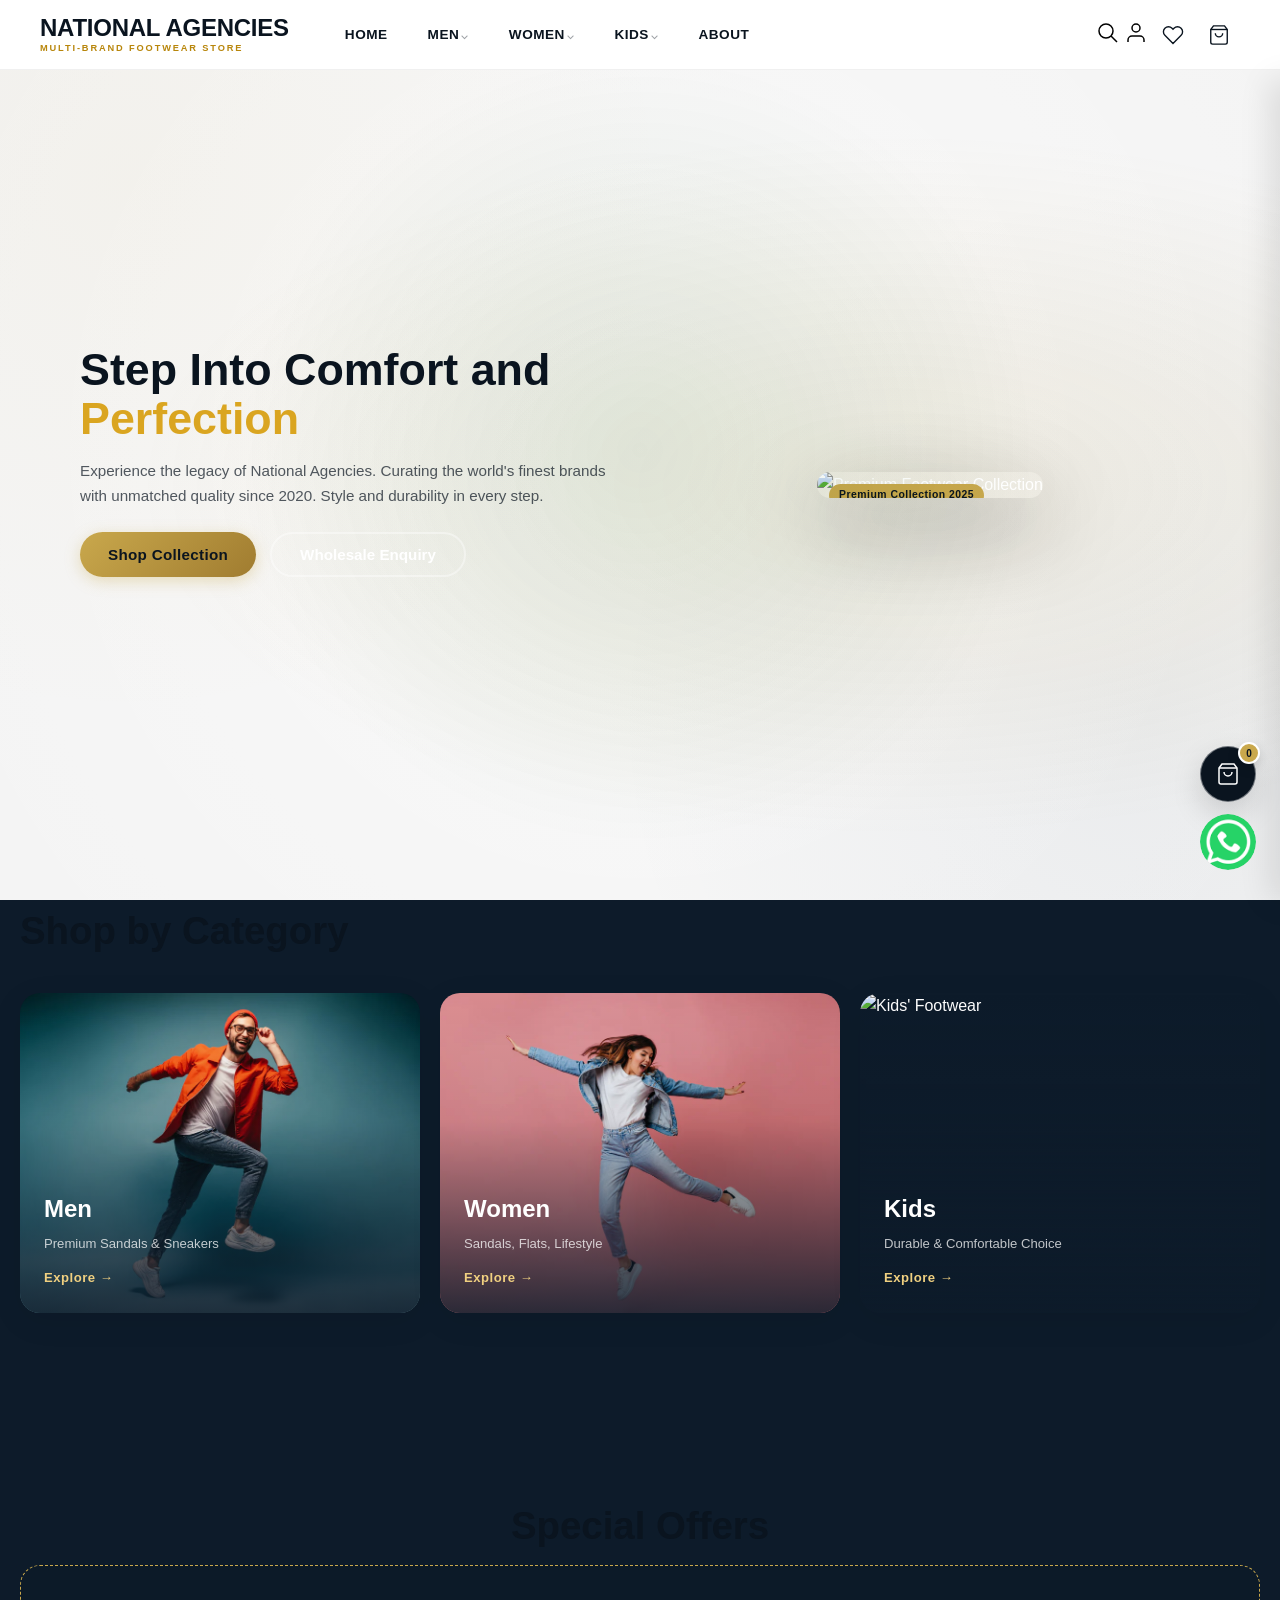
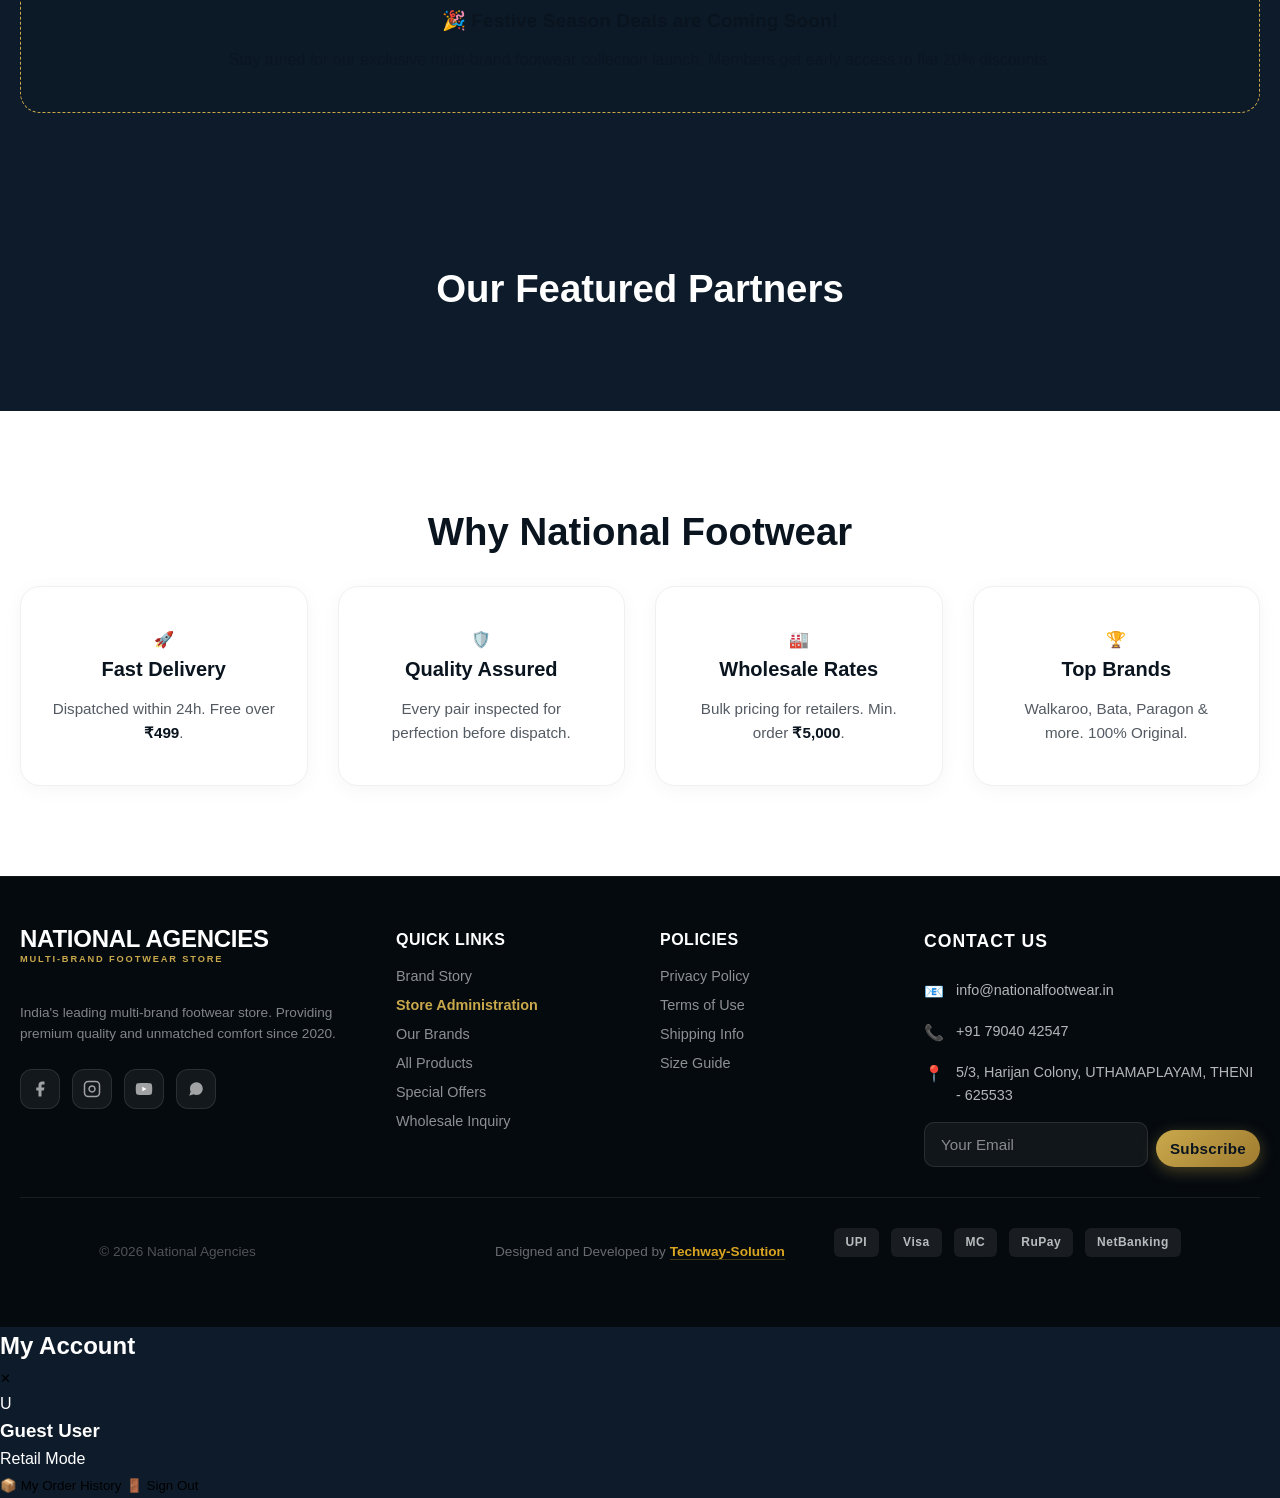
==== commit 1a5312ed: "updated the background" ====
--- a/index.html
+++ b/index.html
@@ -58,20 +58,17 @@
 
       <div class="header-right">
         <div class="header-actions">
-          <button class="btn-icon" onclick="openWholesaleModal()" title="Wholesale Partner Login">
-            <svg width="22" height="22" viewBox="0 0 24 24" fill="none" stroke="currentColor" stroke-width="1.5"><path d="M20 7h-3V4a2 2 0 0 0-2-2H9a2 2 0 0 0-2 2v3H4a2 2 0 0 0-2 2v11a2 2 0 0 0 2 2h16a2 2 0 0 0 2-2V9a2 2 0 0 0-2-2z"/><path d="M16 21V5a2 2 0 0 0-2-2h-4a2 2 0 0 0-2 2v16"/><path d="M12 12v.01"/></svg>
-          </button>
-          <button class="btn-icon" id="searchBtn" title="Search">
-            <svg width="22" height="22" fill="none" stroke="currentColor" stroke-width="1.5" viewBox="0 0 24 24">
-              <circle cx="11" cy="11" r="8" />
-              <path d="m21 21-4.35-4.35" />
+          <button class="header-icon-btn" id="searchBtn" title="Search Products" onclick="openSearch()">
+            <svg width="24" height="24" fill="none" stroke="currentColor" stroke-width="1.5" viewBox="0 0 24 24">
+              <path d="M21 21l-6-6m2-5a7 7 0 11-14 0 7 7 0 0114 0z" />
             </svg>
           </button>
-          <button class="btn-icon" title="Account" onclick="window.location.href='login.html'">
-            <svg width="22" height="22" fill="none" stroke="currentColor" stroke-width="1.5" viewBox="0 0 24 24">
+          <button class="header-icon-btn" id="userBtn" onclick="toggleUserAccount()" title="My Account">
+            <svg width="24" height="24" fill="none" stroke="currentColor" stroke-width="1.5" viewBox="0 0 24 24">
               <path d="M20 21v-2a4 4 0 0 0-4-4H8a4 4 0 0 0-4 4v2" />
               <circle cx="12" cy="7" r="4" />
             </svg>
+            <span id="userStatusDot" class="status-dot"></span>
           </button>
           <button class="btn-icon badge-wrapper" id="wishlistBtn" onclick="openWishlist()" title="Wishlist">
             <svg width="22" height="22" fill="none" stroke="currentColor" stroke-width="1.5" viewBox="0 0 24 24">
@@ -107,7 +104,7 @@
         </select>
       </div>
       <a href="index.html" onclick="closeMobileNav()">🏠 Home</a>
-      <a href="login.html" onclick="closeMobileNav()">👤 Customer Login</a>
+      <a href="#" onclick="toggleUserAccount(); closeMobileNav(); return false;">👤 My Account</a>
       <a href="#" onclick="openWishlist(); closeMobileNav(); return false;">❤️ My Wishlist</a>
       <div style="margin:15px 0; border-bottom:1px solid #eee"></div>
       <a href="#" onclick="filterProducts('men'); closeMobileNav(); return false;">👞 Men's Collection</a>
@@ -280,8 +277,6 @@
       </div>
     </div>
   </section>
-
-  <!-- Section removed for space optimization -->
 
   <!-- ===================== FOOTER ===================== -->
   <footer class="footer">
@@ -542,24 +537,125 @@
 
   <div class="toast" id="toast"></div>
 
-  <!-- ===================== POLICY MODAL ===================== -->
-  <div class="modal-overlay" id="policyModal">
-    <div class="modal">
-      <button class="modal-close" onclick="closePolicy()">✕</button>
-      <div class="policy-header">
-        <h2 class="policy-title" id="policyTitle">Policy Title</h2>
-      </div>
-      <div class="policy-body" id="policyContent">
-        <!-- Content injected by JS -->
-      </div>
-      <div style="margin-top:30px; text-align:right">
-        <button class="btn-primary" onclick="closePolicy()">I Understand</button>
-      </div>
-    </div>
-  </div>
-
-  <!-- ===================== SCRIPTS ===================== -->
+  <!-- ===================== AUTH MODAL (Login/Register) ===================== -->
+  <div class="modal-overlay" id="authModal">
+    <div class="modal auth-modal">
+      <button class="modal-close" onclick="closeAuthModal()">✕</button>
+      <div class="auth-tabs">
+        <button class="auth-tab active" id="tabLogin" onclick="switchAuthTab('login')">Sign In</button>
+        <button class="auth-tab" id="tabRegister" onclick="switchAuthTab('register')">Create Account</button>
+      </div>
+      
+      <div class="auth-body">
+        <!-- Login Form -->
+        <div id="loginForm" class="auth-form">
+          <div class="form-group">
+            <label>Email Address</label>
+            <input type="email" id="loginEmail" placeholder="name@email.com">
+          </div>
+          <div class="form-group">
+            <label>Password</label>
+            <input type="password" id="loginPassword" placeholder="••••••••">
+          </div>
+          <button class="btn-primary full-width" onclick="handleSignIn()">Sign In</button>
+        </div>
+
+        <!-- Register Form -->
+        <div id="registerForm" class="auth-form" style="display:none">
+          <div class="form-group">
+            <label>Full Name</label>
+            <input type="text" id="regName" placeholder="John Doe">
+          </div>
+          <div class="form-group">
+            <label>Email Address</label>
+            <input type="email" id="regEmail" placeholder="name@email.com">
+          </div>
+          <div class="form-group">
+            <label>Password</label>
+            <input type="password" id="regPassword" placeholder="Minimum 6 characters">
+          </div>
+          <div class="form-group">
+            <label>Account Type</label>
+            <select id="regType" onchange="toggleRegFields()">
+              <option value="retail">Retail Customer</option>
+              <option value="wholesale">Business / Wholesale Partner</option>
+            </select>
+          </div>
+          <div id="wholesaleFields" style="display:none">
+            <div class="form-group">
+              <label>Shop / Business Name</label>
+              <input type="text" id="regShop" placeholder="National Agencies Ltd.">
+            </div>
+            <div class="form-group">
+              <label>GST Number (Optional)</label>
+              <input type="text" id="regGST" placeholder="22AAAAA0000A1Z5">
+            </div>
+          </div>
+          <button class="btn-primary full-width" onclick="handleSignUp()">Create Account</button>
+        </div>
+        
+        <div id="authError" class="auth-error" style="display:none"></div>
+      </div>
+    </div>
+  </div>
+
+  <!-- ===================== ACCOUNT SIDEBAR ===================== -->
+  <div class="modal-overlay" id="accountOverlay" onclick="closeAccount()"></div>
+  <div class="sidebar account-sidebar" id="accountSidebar">
+    <div class="sidebar-header">
+      <h2 class="sidebar-title">My Account</h2>
+      <button class="sidebar-close" onclick="closeAccount()">✕</button>
+    </div>
+    <div class="sidebar-body">
+      <div id="userProfile" class="user-profile-summary">
+        <div class="user-avatar" id="userAvatar">U</div>
+        <div class="user-info">
+          <h3 id="userNameDisplay">Guest User</h3>
+          <p id="userTypeDisplay">Retail Mode</p>
+        </div>
+      </div>
+      
+      <div class="account-menu">
+        <button class="menu-item" onclick="openOrderHistory()">
+          <span class="menu-icon">📦</span> My Order History
+        </button>
+        <button class="menu-item" onclick="handleSignOut()">
+          <span class="menu-icon">🚪</span> Sign Out
+        </button>
+      </div>
+    </div>
+  </div>
+
+  <!-- ===================== ORDER HISTORY MODAL ===================== -->
+  <div class="modal-overlay" id="historyModal">
+    <div class="modal history-modal">
+      <button class="modal-close" onclick="closeHistory()">✕</button>
+      <div class="modal-header">
+        <h2 class="modal-title">Order History</h2>
+        <p class="modal-subtitle">View your past purchases and track status</p>
+      </div>
+      <div class="modal-body" id="orderHistoryContent">
+        <div class="loading-spinner">Loading orders...</div>
+      </div>
+    </div>
+  </div>
+
+  <!-- Mesh Background Blobs -->
+  <div class="mesh-blob" style="top:-100px; left:-100px; background:rgba(201,168,76,0.2); pointer-events:none; position: fixed;"></div>
+  <div class="mesh-blob" style="bottom:-100px; right:-100px; background:rgba(27,58,92,0.3); pointer-events:none; position: fixed;"></div>
+  <div class="mesh-blob" style="top:50%; left:50%; width:800px; height:800px; background:radial-gradient(circle, rgba(27,94,32,0.1) 0%, transparent 70%); pointer-events:none; position: fixed; transform: translate(-50%, -50%);"></div>
+
+  </main>
+  
+  <script src="https://checkout.razorpay.com/v1/checkout.js"></script>
+  <!-- Firebase SDKs -->
+  <script src="https://www.gstatic.com/firebasejs/9.22.0/firebase-app-compat.js"></script>
+  <script src="https://www.gstatic.com/firebasejs/9.22.0/firebase-auth-compat.js"></script>
+  <script src="https://www.gstatic.com/firebasejs/9.22.0/firebase-database-compat.js"></script>
   <script src="config.js"></script>
+  <script src="products.js"></script>
+  <script src="app.js"></script>
+
   <!-- ===================== FLOATING ACTIONS ===================== -->
   <div class="floating-actions">
     <button class="floating-btn fab-cart" onclick="openCart()" id="floatingCartBtn">
@@ -574,42 +670,5 @@
       <img src="./Images/whatsapp-icon.png" alt="WhatsApp Support" style="width:100%; height:100%; border-radius:50%">
     </a>
   </div>
-
-  <!-- ===================== WHOLESALE LOGIN MODAL ===================== -->
-  <div class="modal-overlay" id="wholesaleModal">
-    <div class="modal wholesale-login-modal" id="wholesaleModalContent">
-      <button class="modal-close" onclick="closeWholesaleModal()">✕</button>
-      <div class="wholesale-modal-body">
-        <div class="wholesale-modal-icon">🏭</div>
-        <h2>Wholesale Login</h2>
-        <p>Enter your wholesale access password to unlock bulk pricing and MOQ details.</p>
-        <div class="wholesale-form">
-          <div class="form-group">
-            <label for="wholesaleEmailInput">Business Email</label>
-            <input type="email" id="wholesaleEmailInput" placeholder="e.g. partner@business.com" autocomplete="email">
-          </div>
-          <div class="form-group">
-            <label for="wholesalePasswordInput">Password</label>
-            <input type="password" id="wholesalePasswordInput" placeholder="Enter your B2B password" autocomplete="current-password">
-          </div>
-          <div id="wholesaleError" class="auth-error" style="display:none">⚠️ Invalid business credentials. Please try again.</div>
-          <button class="btn-primary full-width" onclick="submitWholesaleLogin()">Sign In as Partner</button>
-          <p class="wholesale-help">New partner? <a href="https://wa.me/917904042547?text=I want to apply for a wholesale account" target="_blank">Apply for access</a></p>
-        </div>
-      </div>
-    </div>
-  </div>
-
-  <!-- Mesh Background Blobs -->
-  <div class="mesh-blob" style="top:-100px; left:-100px; background:rgba(201,168,76,0.2); pointer-events:none; position: fixed;"></div>
-  <div class="mesh-blob" style="bottom:-100px; right:-100px; background:rgba(27,58,92,0.3); pointer-events:none; position: fixed;"></div>
-  <div class="mesh-blob" style="top:50%; left:50%; width:800px; height:800px; background:radial-gradient(circle, rgba(27,94,32,0.1) 0%, transparent 70%); pointer-events:none; position: fixed; transform: translate(-50%, -50%);"></div>
-
-  </main>
-  
-  <script src="https://checkout.razorpay.com/v1/checkout.js"></script>
-  <script src="products.js"></script>
-  <script src="app.js"></script>
 </body>
-
 </html>
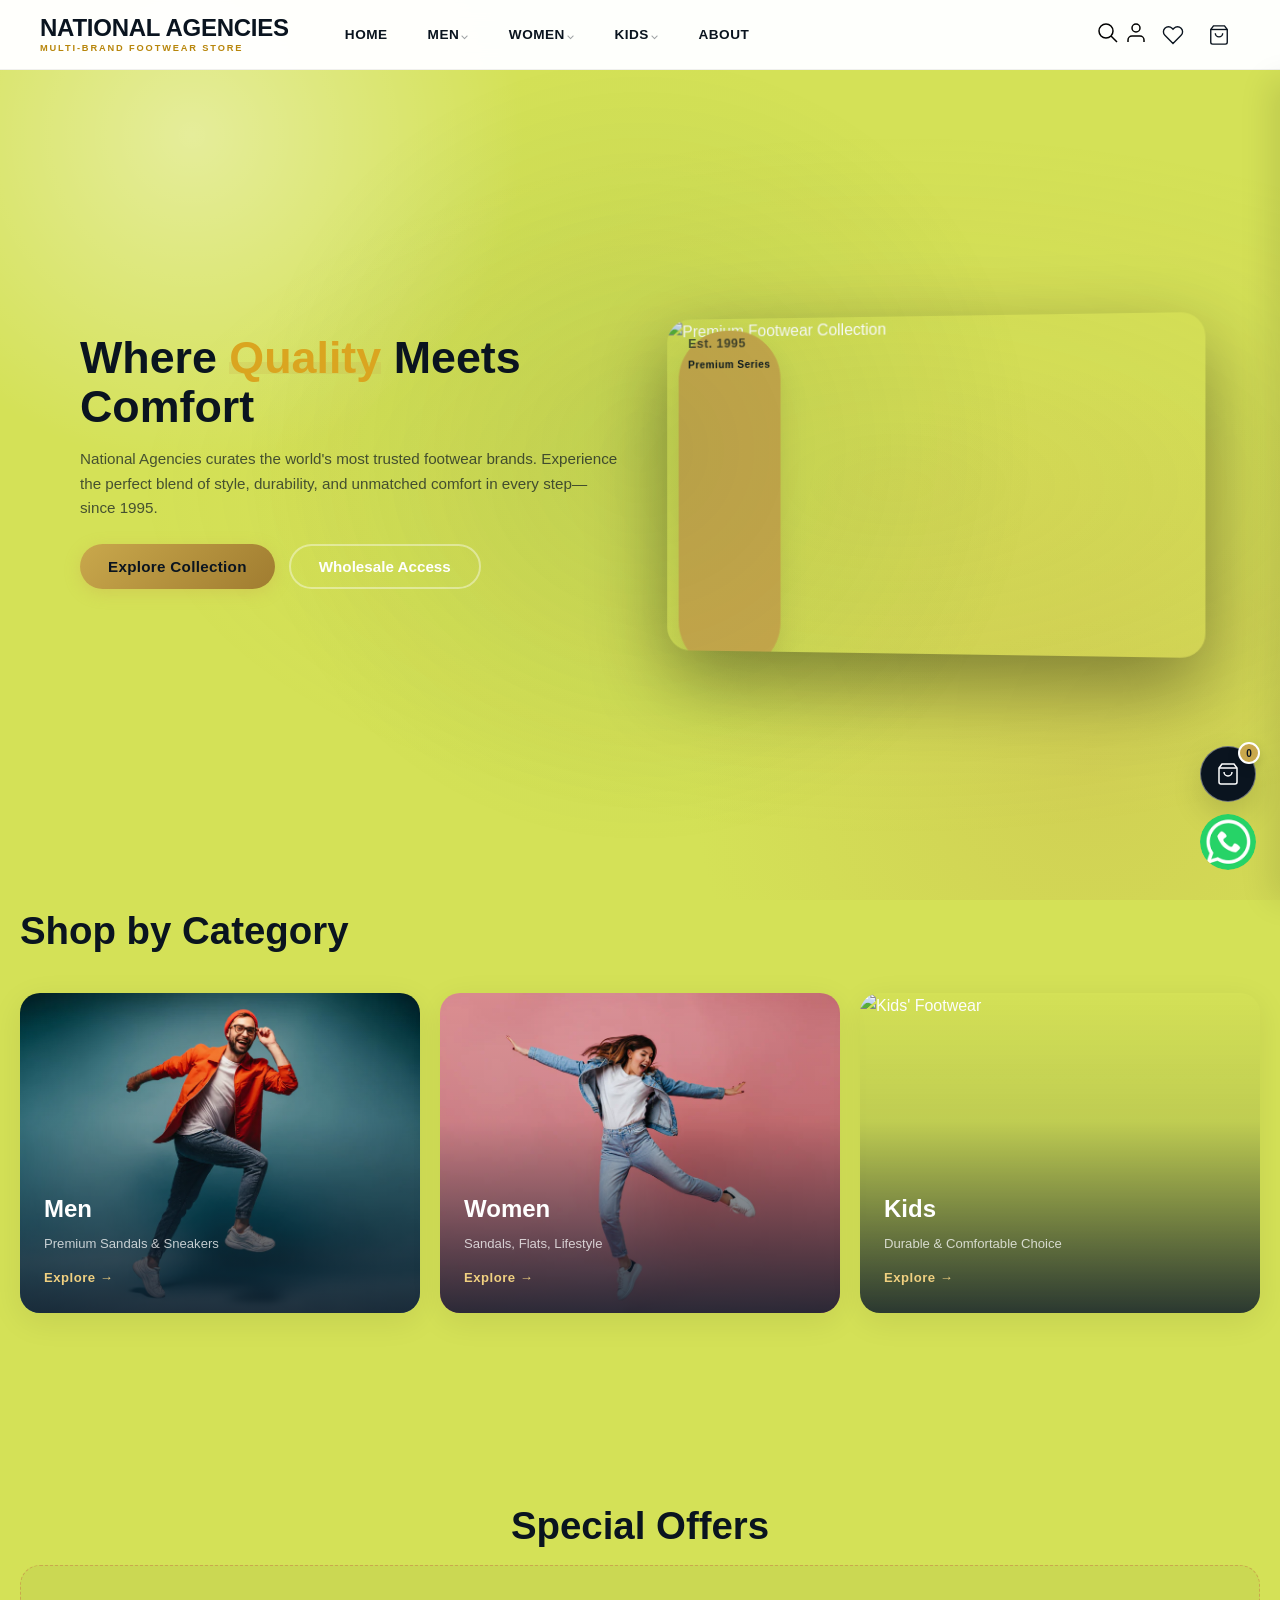
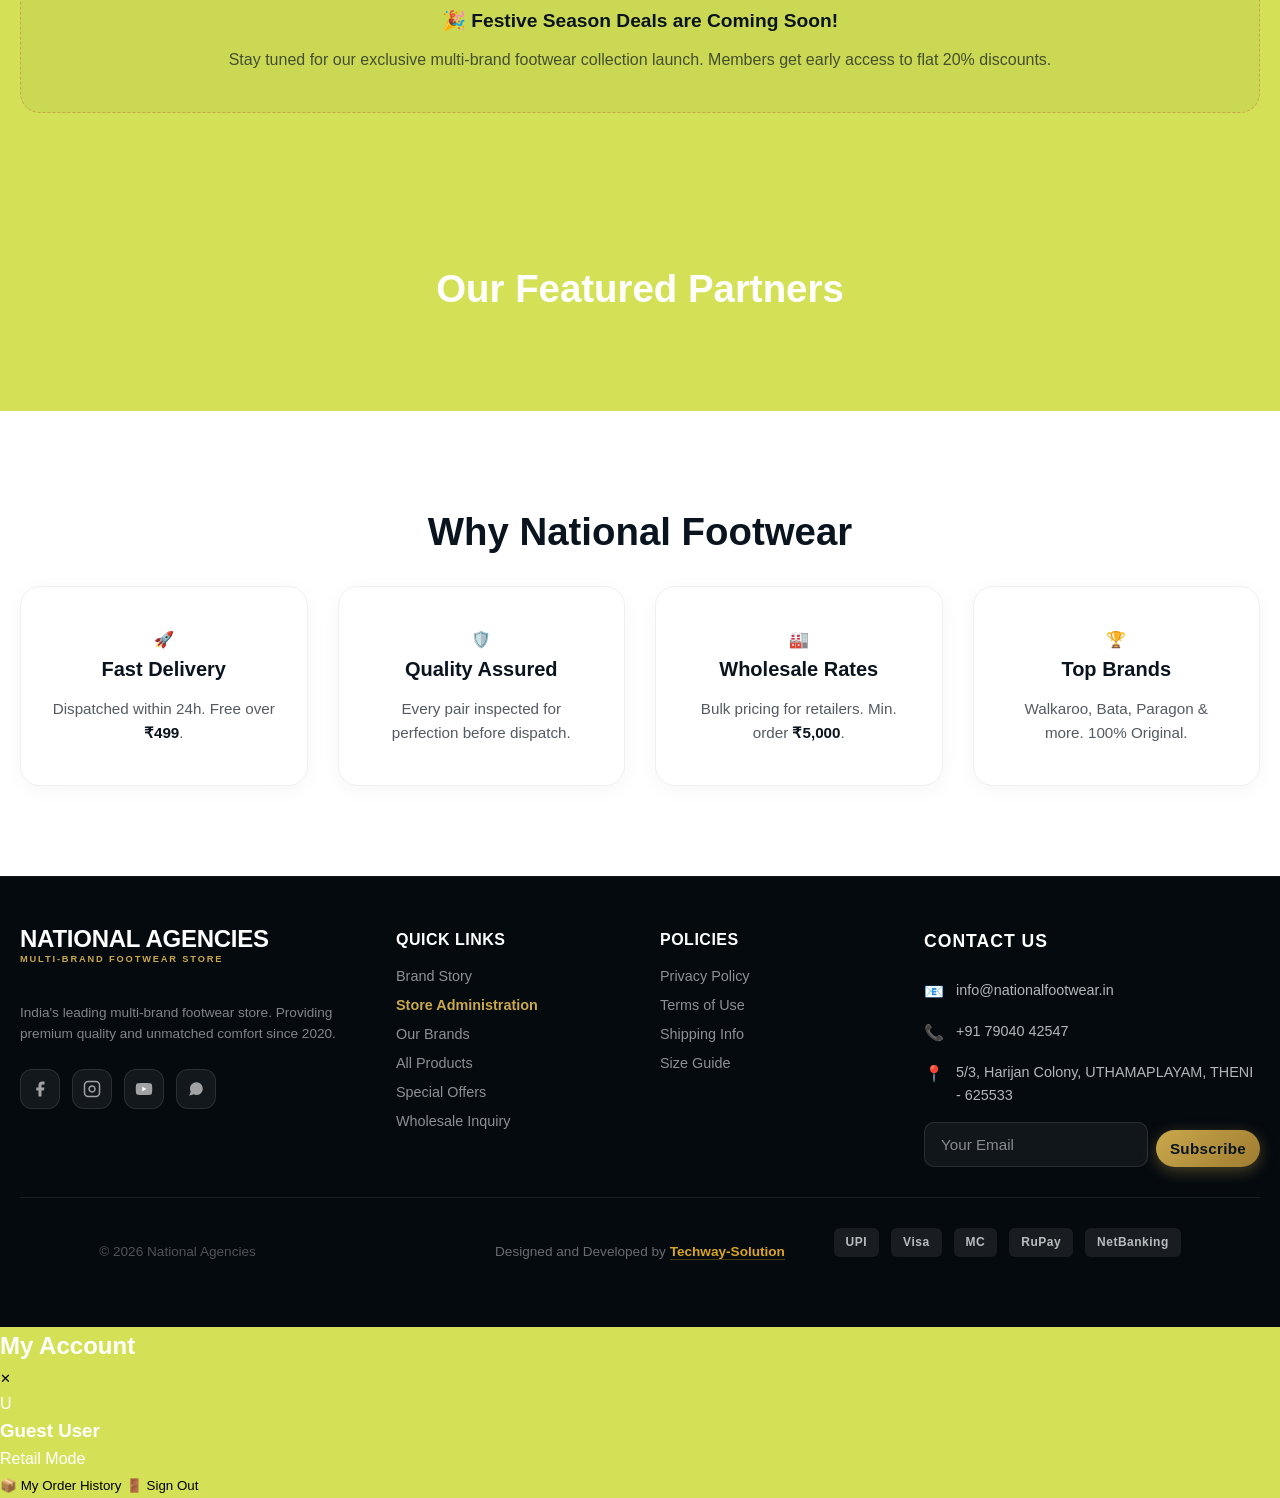
==== commit b83518ab: "updated the background" ====
--- a/index.html
+++ b/index.html
@@ -134,20 +134,22 @@
     <div class="hero-bg"></div>
     <div class="hero-content">
       <h1 class="hero-title" id="heroTitle">
-        Step Into Comfort and <span class="highlight">Perfection</span>
+        Where <span class="highlight">Quality</span> Meets Comfort
       </h1>
-      <p class="hero-sub">Experience the legacy of National Agencies. Curating the world's finest brands with unmatched
-        quality since 2020. Style and durability in every step.</p>
+      <p class="hero-sub">National Agencies curates the world's most trusted footwear brands. Experience the perfect blend of style, durability, and unmatched comfort in every step—since 1995.</p>
         <div class="hero-actions">
-          <button class="btn-primary" onclick="scrollToSection('products')">Shop Collection</button>
-          <button class="btn-ghost" onclick="openWholesaleModal()">Wholesale Enquiry</button>
+          <button class="btn-primary" onclick="scrollToSection('products')">Explore Collection</button>
+          <button class="btn-ghost" onclick="openWholesaleModal()">Wholesale Access</button>
         </div>
     </div>
     <div class="hero-visual">
       <div class="hero-img-wrap">
-        <img src="https://images.unsplash.com/photo-1595950653106-6c9ebd614d3a?w=1200&q=80" alt="Premium Footwear Collection"
+        <img src="https://images.unsplash.com/photo-1491553895911-0055eca6402d?w=1600&q=80" alt="Premium Footwear Collection"
           class="hero-img">
-        <div class="hero-badge-float">Premium Collection 2025</div>
+        <div class="hero-badge-float">
+          <span style="font-size: 0.8rem; opacity: 0.7; margin-bottom: 4px;">Est. 1995</span>
+          Premium Series
+        </div>
       </div>
     </div>
   </section>
--- a/styles.css
+++ b/styles.css
@@ -9,10 +9,12 @@
   --accent:        #C9A84C;   /* Gold */
   --accent-light:  #F0D080;
   --accent-dark:   #A07C30;
-  --bg:            #F4F4F4;   /* Soft Neutral Base */
-  --bg2:           rgba(0,0,0,0.03);
-  --card:          rgba(255,255,255,0.98);
-  --text:          #0A141F;   /* Midnight Navy for Readability */
+  --bg:            #D4E157;   /* Citron / Mint */
+  --bg-gradient:   linear-gradient(135deg, #D4E157 0%, #AFB42B 100%);
+  --bg2:           rgba(0,0,0,0.04);
+  --card:          rgba(255,255,255,0.95);
+  --accent-sage:   #2E7D32;
+  --text:          #0A141F;
   --text2:         rgba(10,20,31,0.7);
   --text3:         rgba(10,20,31,0.5);
   --border:        rgba(0,0,0,0.1);
@@ -40,8 +42,8 @@
   flex-direction: column;
   position: relative; 
   -webkit-overflow-scrolling: touch;
-  background: #0D1B2A !important;
-  color: white;
+  background: var(--bg) !important;
+  color: var(--text);
 }
 main { flex: 1; }
 body::before {
@@ -49,10 +51,100 @@
   position: fixed;
   top: 0; left: 0; width: 100%; height: 100%;
   background: 
-    radial-gradient(circle at 10% 20%, rgba(201, 168, 76, 0.05) 0%, transparent 40%),
-    radial-gradient(circle at 90% 80%, rgba(27, 58, 92, 0.05) 0%, transparent 40%),
-    radial-gradient(circle at 50% 50%, rgba(255, 255, 255, 0.5) 0%, transparent 100%),
-    #F4F4F4;
+    radial-gradient(circle at 15% 15%, rgba(255, 255, 255, 0.4) 0%, transparent 25%),
+    radial-gradient(circle at 85% 85%, rgba(201, 168, 76, 0.3) 0%, transparent 30%),
+    var(--bg);
+  background-attachment: fixed;
+  z-index: -2;
+}
+body::after { display: none !important; }
+html { scroll-behavior: smooth; }
+body {
+  font-family: var(--font-body);
+  background: transparent !important;
+  color: var(--text);
+  line-height: 1.6;
+}
+
+/* ===== HERO SECTION ===== */
+.hero {
+  min-height: 85vh;
+  display: flex;
+  align-items: center;
+  padding: 80px 5%;
+  gap: 60px;
+  position: relative;
+  overflow: hidden;
+}
+.hero-content { flex: 1; z-index: 2; }
+.hero-title {
+  font-family: 'Playfair Display', serif;
+  font-size: 4rem;
+  font-weight: 900;
+  color: var(--primary);
+  line-height: 1.1;
+  margin-bottom: 24px;
+}
+.hero-title .highlight {
+  color: var(--accent-dark);
+  position: relative;
+  display: inline-block;
+}
+.hero-title .highlight::after {
+  content: '';
+  position: absolute;
+  bottom: 8px; left: 0; width: 100%; height: 12px;
+  background: rgba(201, 168, 76, 0.2);
+  z-index: -1;
+}
+.hero-sub {
+  font-size: 1.25rem;
+  color: var(--text2);
+  max-width: 540px;
+  line-height: 1.7;
+  margin-bottom: 40px;
+}
+.hero-visual {
+  flex: 1.2;
+  position: relative;
+  display: flex;
+  justify-content: center;
+  align-items: center;
+}
+.hero-img-wrap {
+  width: 100%;
+  aspect-ratio: 16/10;
+  border-radius: 30px;
+  overflow: hidden;
+  box-shadow: 0 30px 60px rgba(0,0,0,0.15);
+  transform: perspective(1000px) rotateY(-5deg);
+  transition: transform 0.8s cubic-bezier(0.2, 0, 0.2, 1);
+}
+.hero-img-wrap:hover { transform: perspective(1000px) rotateY(0deg) scale(1.02); }
+.hero-img { width: 100%; height: 100%; object-fit: cover; }
+.hero-badge-float {
+  position: absolute;
+  bottom: -20px; left: -20px;
+  background: white;
+  padding: 20px 30px;
+  border-radius: 20px;
+  box-shadow: 0 15px 30px rgba(0,0,0,0.1);
+  font-weight: 800;
+  color: var(--primary);
+  display: flex;
+  flex-direction: column;
+  z-index: 3;
+}
+main { flex: 1; }
+body::before {
+  content: "";
+  position: fixed;
+  top: 0; left: 0; width: 100%; height: 100%;
+  background: 
+    radial-gradient(circle at 15% 15%, rgba(255, 255, 255, 0.4) 0%, transparent 25%),
+    radial-gradient(circle at 85% 85%, rgba(201, 168, 76, 0.3) 0%, transparent 30%),
+    #D4E157;
+  background-attachment: fixed;
   z-index: -2;
 }
 body::after { display: none !important; }
@@ -72,6 +164,23 @@
 button { cursor: pointer; border: none; background: none; font-family: var(--font-body); }
 ul { list-style: none; }
 input, select { font-family: var(--font-body); }
+
+/* ===== HEADER ===== */
+.header {
+  position: fixed;
+  top: 0; left: 0; width: 100%;
+  height: 80px;
+  background: rgba(255, 255, 255, 0.85);
+  backdrop-filter: blur(12px);
+  border-bottom: 1px solid rgba(255, 255, 255, 0.3);
+  z-index: 1000;
+  transition: var(--transition);
+}
+.header.scrolled {
+  height: 70px;
+  background: rgba(255, 255, 255, 0.95);
+  box-shadow: 0 10px 30px rgba(0,0,0,0.05);
+}
 
 /* ===== TYPOGRAPHY ===== */
 .section-title {
@@ -518,15 +627,16 @@
 }
 .product-card {
   background: white;
-  border-radius: var(--radius);
+  border-radius: 20px;
   overflow: hidden;
   transition: var(--transition);
   position: relative;
   display: flex;
   flex-direction: column;
-  box-shadow: 0 4px 20px rgba(0,0,0,0.08);
-}
-.product-name, .price-current, .product-category { color: var(--primary) !important; }
+  box-shadow: 0 10px 25px rgba(0,0,0,0.05);
+  border: 1px solid rgba(255,255,255,0.5);
+}
+.product-name, .price-current, .product-category { color: var(--primary); }
 .product-sku { color: #64748B !important; }
 .product-card:hover { transform: translateY(-6px); box-shadow: var(--shadow-lg); border-color: var(--accent); }
 .product-img-wrap { position: relative; aspect-ratio: 4/3; overflow: hidden; }
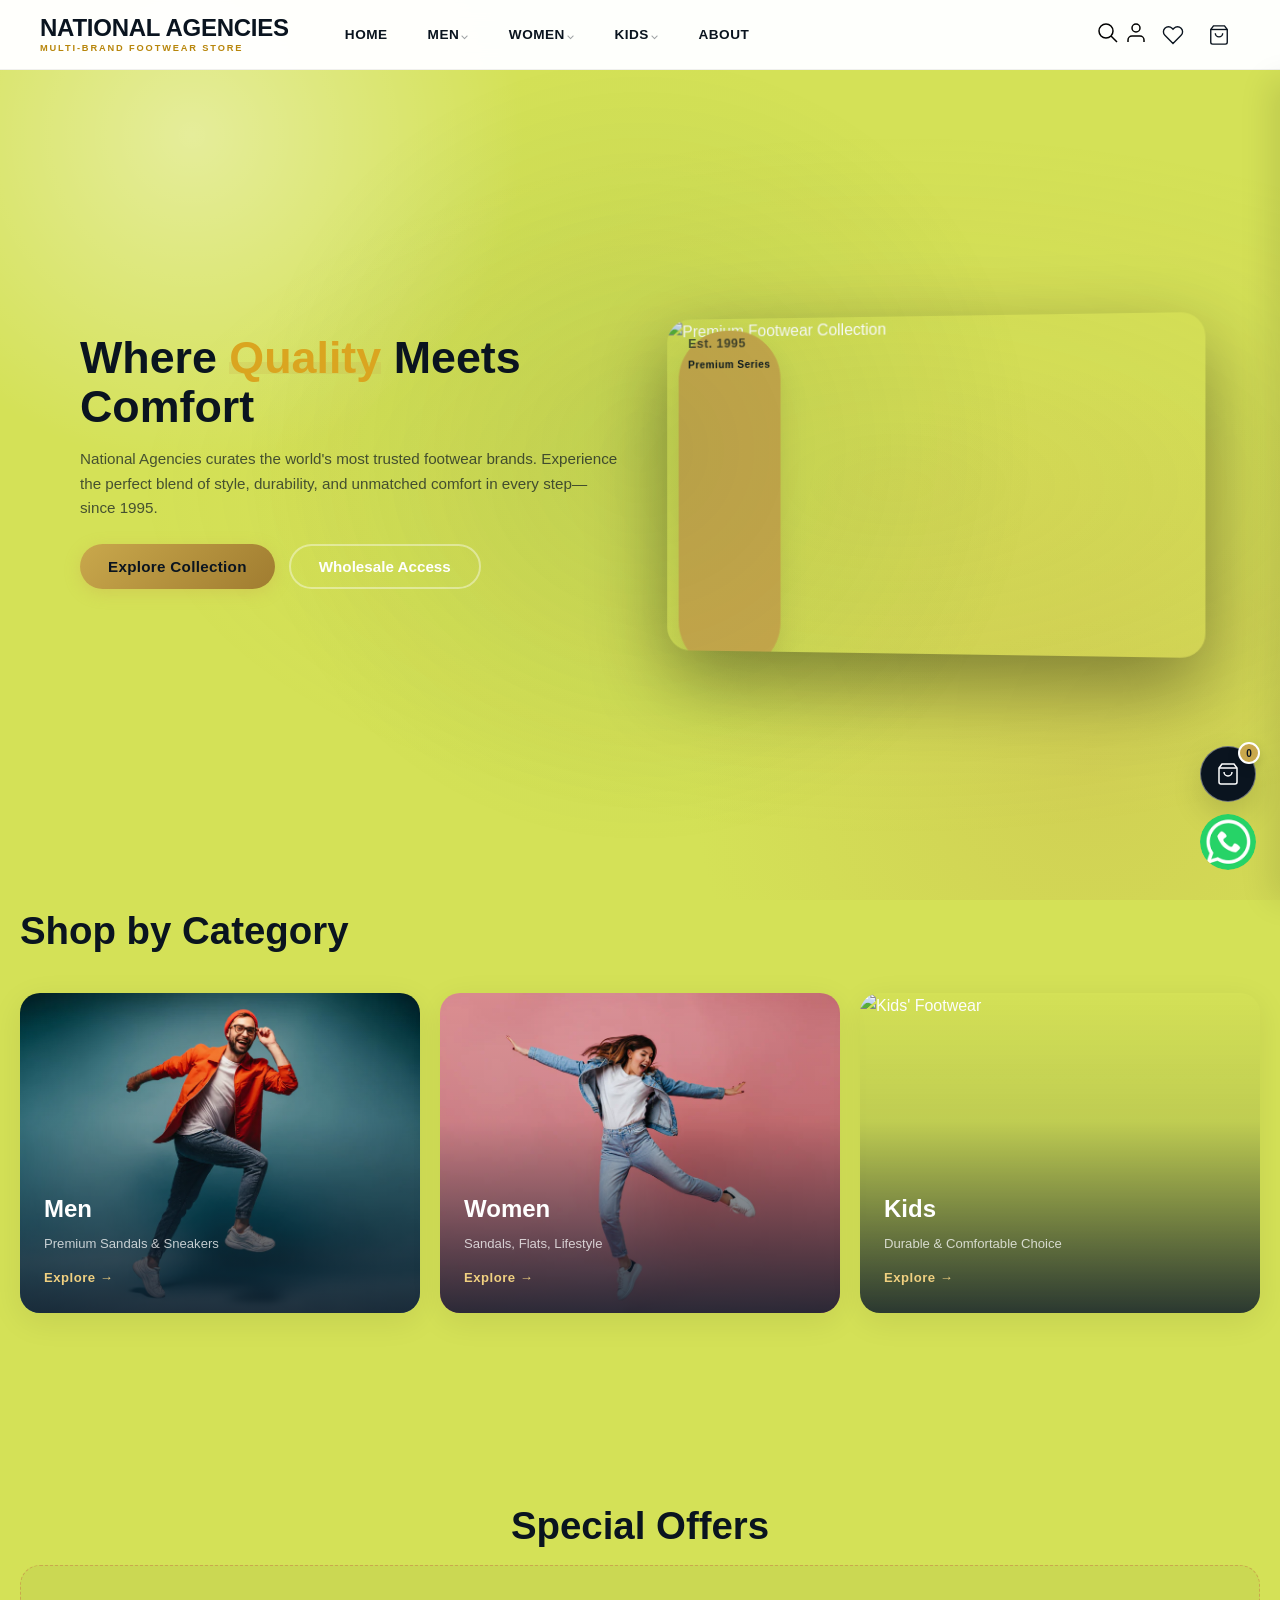
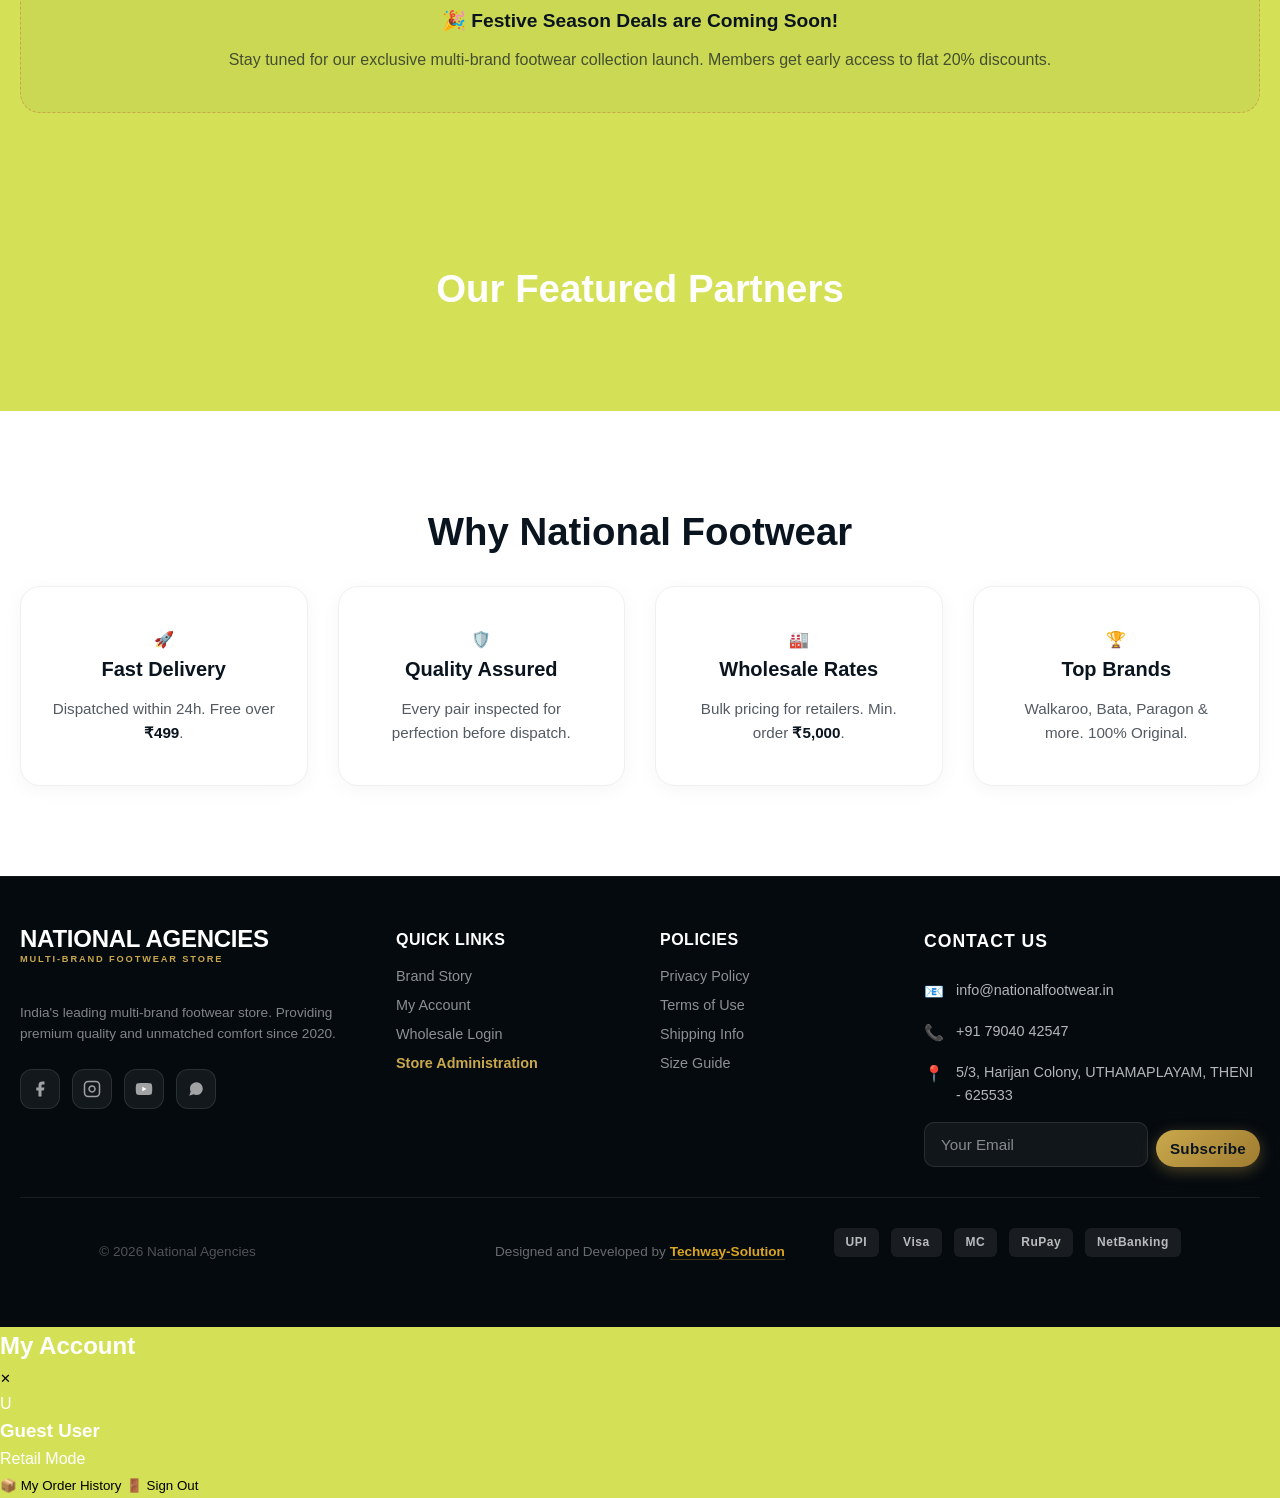
==== commit 46aabfcc: "updated the background" ====
--- a/index.html
+++ b/index.html
@@ -139,7 +139,7 @@
       <p class="hero-sub">National Agencies curates the world's most trusted footwear brands. Experience the perfect blend of style, durability, and unmatched comfort in every step—since 1995.</p>
         <div class="hero-actions">
           <button class="btn-primary" onclick="scrollToSection('products')">Explore Collection</button>
-          <button class="btn-ghost" onclick="openWholesaleModal()">Wholesale Access</button>
+          <button class="btn-ghost" onclick="openWholesaleAuth()">Wholesale Access</button>
         </div>
     </div>
     <div class="hero-visual">
@@ -325,11 +325,9 @@
           <h4>Quick Links</h4>
           <ul>
             <li><a href="#" onclick="showPolicy('about'); return false;">Brand Story</a></li>
+            <li><a href="#" onclick="openRetailAuth(); return false;">My Account</a></li>
+            <li><a href="#" onclick="openWholesaleAuth(); return false;">Wholesale Login</a></li>
             <li><a href="admin.html" style="color:var(--accent); font-weight:700;">Store Administration</a></li>
-            <li><a href="#" onclick="scrollToSection('brands'); return false;">Our Brands</a></li>
-            <li><a href="#" onclick="scrollToSection('products'); return false;">All Products</a></li>
-            <li><a href="#" onclick="scrollToSection('offers'); return false;">Special Offers</a></li>
-            <li><a href="#" onclick="openWholesaleModal(); return false;">Wholesale Inquiry</a></li>
           </ul>
         </div>
         <div>
@@ -502,24 +500,10 @@
           </div>
         </div>
 
-        <div id="upiPanel" class="pay-panel">
-          <label>Enter UPI ID (for verification)</label>
-          <input type="text" placeholder="yourname@upi" id="upiId" autocomplete="off">
-          <small>Razorpay will open the secure payment window after confirmation.</small>
-        </div>
-
-        <div id="cardPanel" class="pay-panel" style="display:none">
-          <div class="card-security-notice">🔒 Secure payment window will open. Supports Visa, Mastercard, RuPay & more.
-          </div>
-        </div>
-        <div id="netPanel" class="pay-panel" style="display:none">
-          <div class="card-security-notice">🏦 Securely pay via HDFC, SBI, ICICI and 50+ other banks.</div>
-        </div>
-
         <div class="checkout-order-summary" id="checkoutSummary"></div>
         <div class="checkout-buttons">
           <button class="btn-ghost" onclick="goToDelivery()">← Back</button>
-          <button class="btn-primary" onclick="confirmOrder()" id="confirmOrderBtn">Confirm Order →</button>
+          <button class="btn-primary" onclick="confirmOrder()" id="confirmOrderBtn">Proceed to Secure Payment →</button>
         </div>
       </div>
 
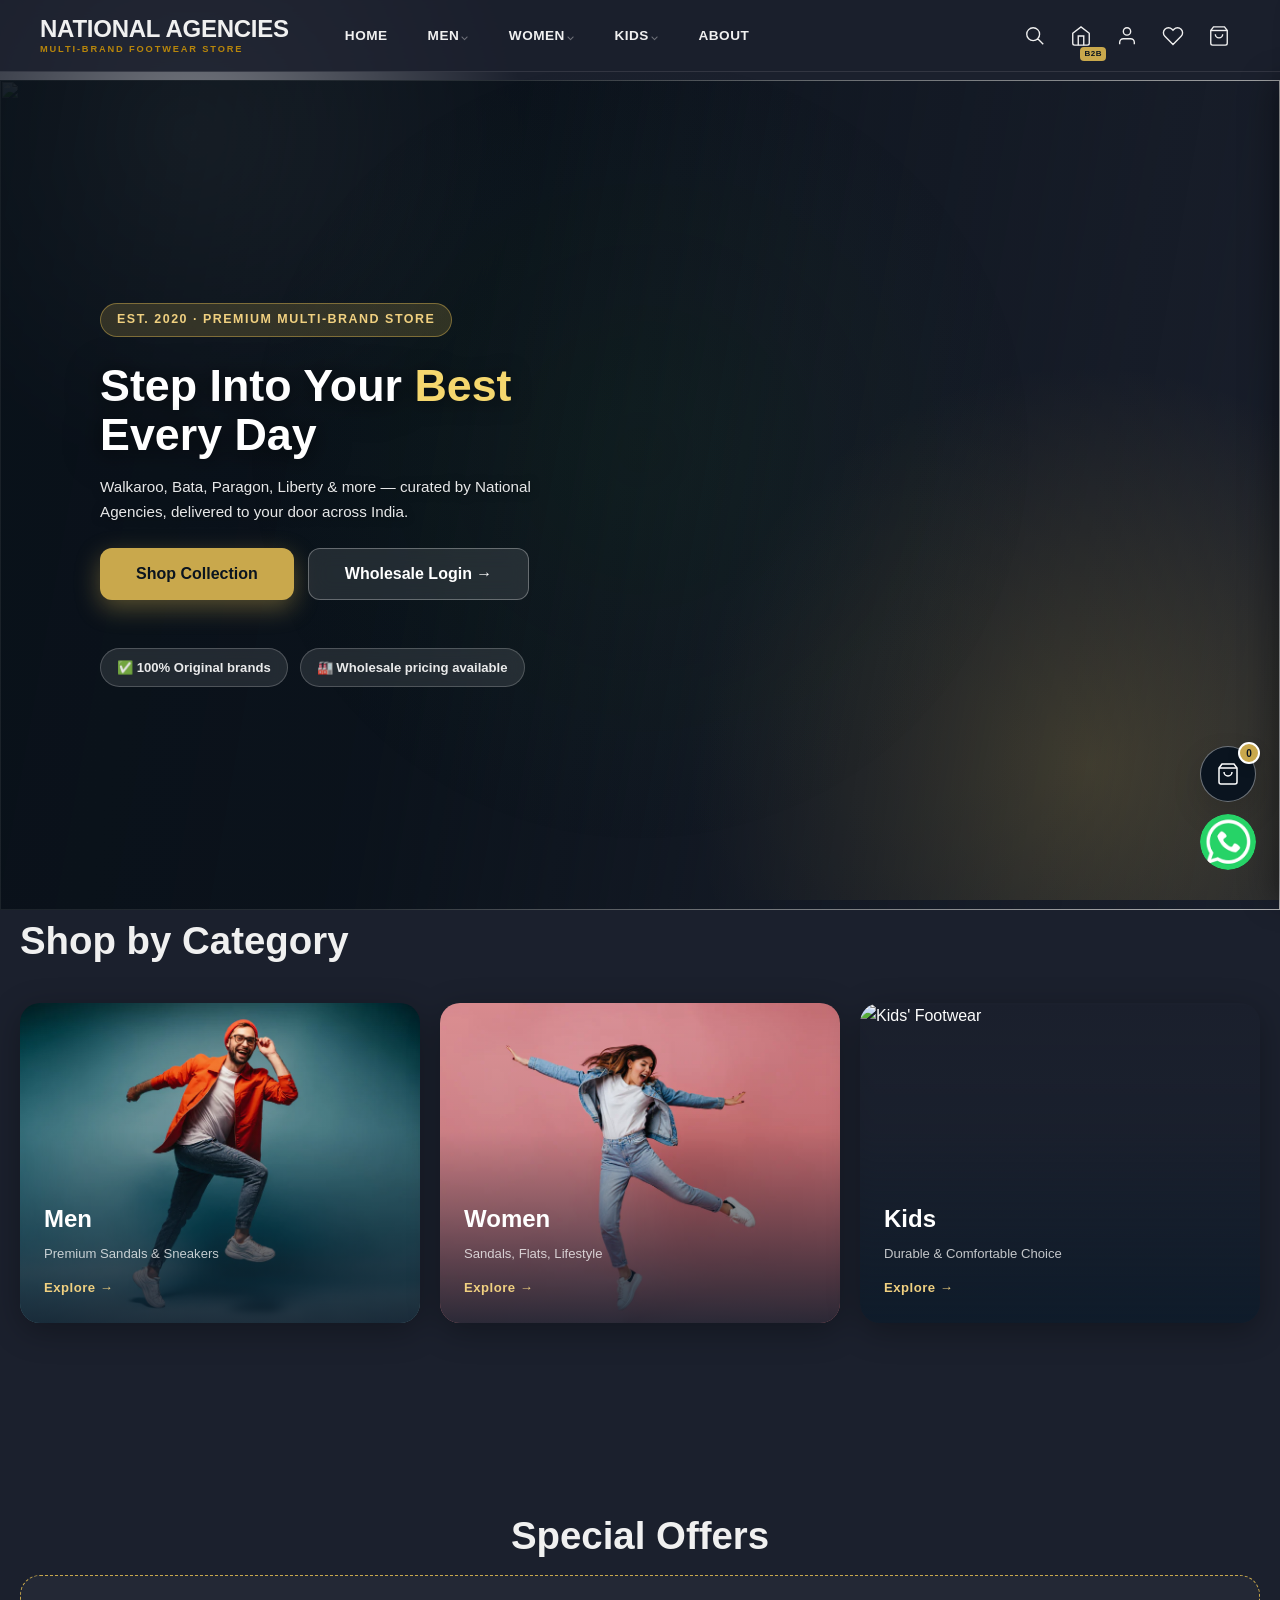
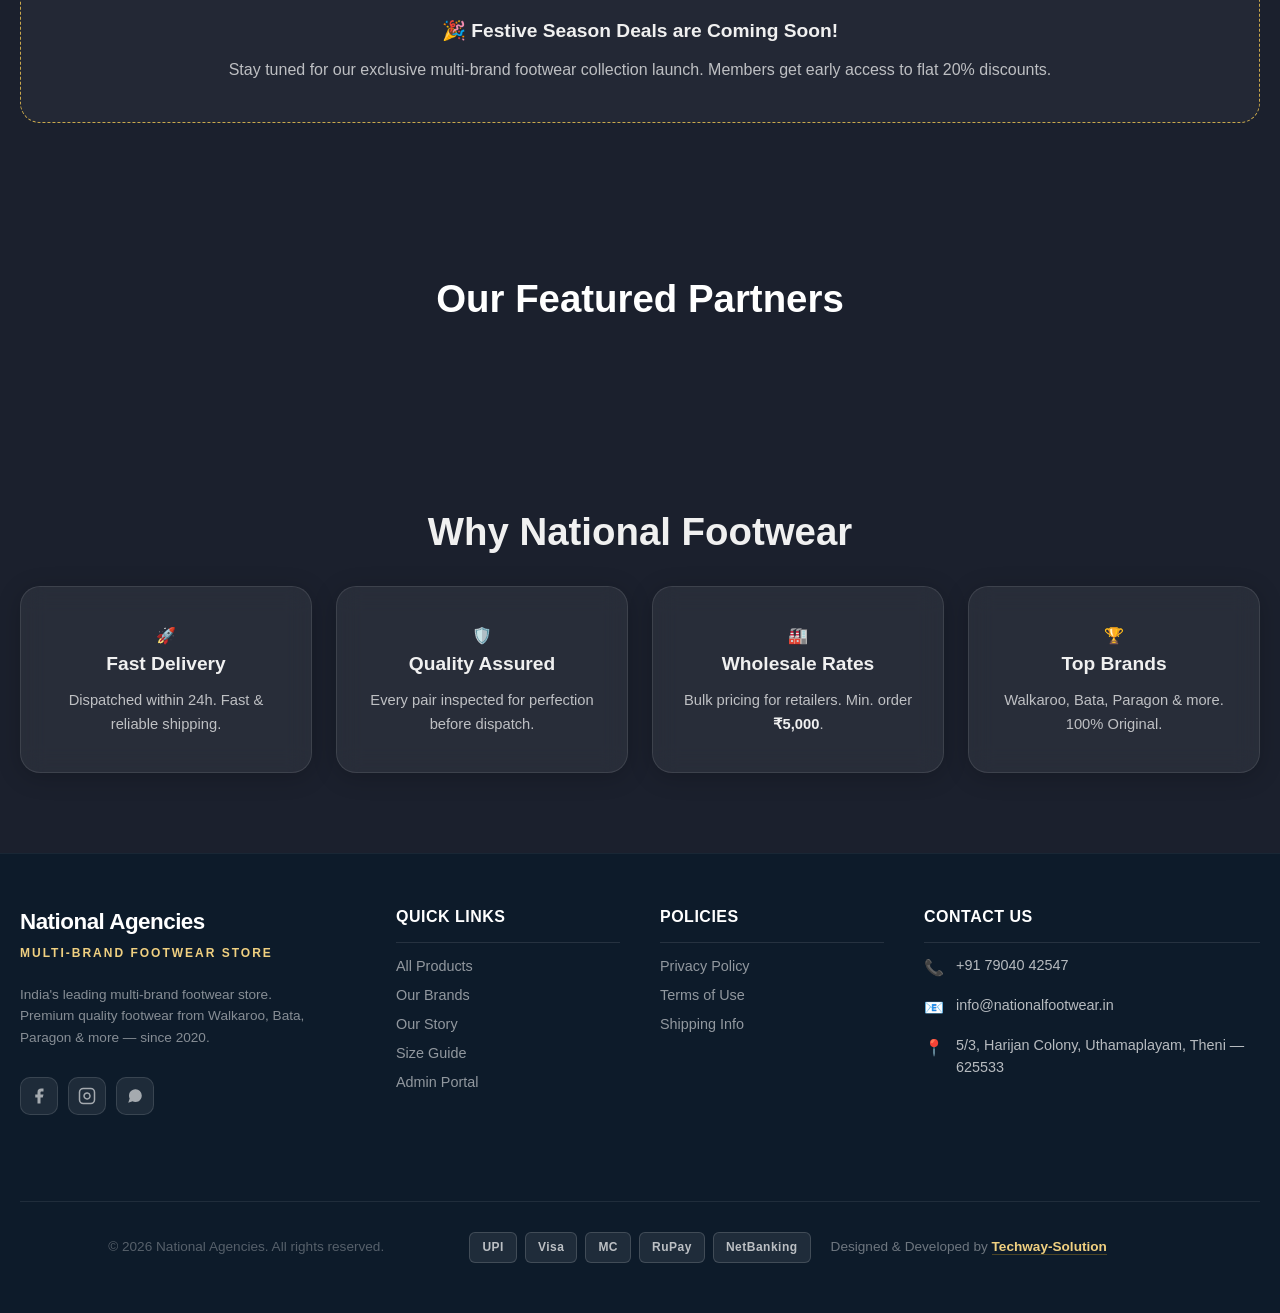
==== commit 2d3c9f44: "updated the background" ====
--- a/index.html
+++ b/index.html
@@ -59,12 +59,22 @@
       <div class="header-right">
         <div class="header-actions">
           <button class="header-icon-btn" id="searchBtn" title="Search Products" onclick="openSearch()">
-            <svg width="24" height="24" fill="none" stroke="currentColor" stroke-width="1.5" viewBox="0 0 24 24">
+            <svg width="22" height="22" fill="none" stroke="currentColor" stroke-width="1.5" viewBox="0 0 24 24">
               <path d="M21 21l-6-6m2-5a7 7 0 11-14 0 7 7 0 0114 0z" />
             </svg>
           </button>
+          <!-- Wholesale Partner Login -->
+          <button class="header-icon-btn" id="wholesaleBtn" onclick="openWholesaleAuth()"
+            title="Wholesale Partner Login">
+            <svg width="22" height="22" fill="none" stroke="currentColor" stroke-width="1.5" viewBox="0 0 24 24">
+              <path d="M3 9l9-7 9 7v11a2 2 0 0 1-2 2H5a2 2 0 0 1-2-2z" />
+              <polyline points="9 22 9 12 15 12 15 22" />
+            </svg>
+            <span class="ws-label">B2B</span>
+          </button>
+          <!-- Customer Login -->
           <button class="header-icon-btn" id="userBtn" onclick="toggleUserAccount()" title="My Account">
-            <svg width="24" height="24" fill="none" stroke="currentColor" stroke-width="1.5" viewBox="0 0 24 24">
+            <svg width="22" height="22" fill="none" stroke="currentColor" stroke-width="1.5" viewBox="0 0 24 24">
               <path d="M20 21v-2a4 4 0 0 0-4-4H8a4 4 0 0 0-4 4v2" />
               <circle cx="12" cy="7" r="4" />
             </svg>
@@ -113,7 +123,8 @@
       <a href="#brands" onclick="closeMobileNav()">🏷️ Our Brands</a>
       <a href="#offers" onclick="closeMobileNav()">🎁 Special Offers</a>
       <div style="margin-top:auto; padding-top:20px; border-top:1px solid #eee">
-        <button class="btn-primary full-width" onclick="closeMobileNav(); openWholesaleModal()">🏭 Wholesale Access</button>
+        <button class="btn-primary full-width" onclick="closeMobileNav(); openWholesaleModal()">🏭 Wholesale
+          Access</button>
       </div>
     </div>
   </header>
@@ -129,510 +140,509 @@
 
   <main>
 
-  <!-- ===================== HERO ===================== -->
-  <section class="hero" id="home">
-    <div class="hero-bg"></div>
-    <div class="hero-content">
-      <h1 class="hero-title" id="heroTitle">
-        Where <span class="highlight">Quality</span> Meets Comfort
-      </h1>
-      <p class="hero-sub">National Agencies curates the world's most trusted footwear brands. Experience the perfect blend of style, durability, and unmatched comfort in every step—since 1995.</p>
-        <div class="hero-actions">
-          <button class="btn-primary" onclick="scrollToSection('products')">Explore Collection</button>
-          <button class="btn-ghost" onclick="openWholesaleAuth()">Wholesale Access</button>
-        </div>
-    </div>
-    <div class="hero-visual">
-      <div class="hero-img-wrap">
-        <img src="https://images.unsplash.com/photo-1491553895911-0055eca6402d?w=1600&q=80" alt="Premium Footwear Collection"
-          class="hero-img">
-        <div class="hero-badge-float">
-          <span style="font-size: 0.8rem; opacity: 0.7; margin-bottom: 4px;">Est. 1995</span>
-          Premium Series
-        </div>
-      </div>
-    </div>
-  </section>
-
-  <!-- ===================== CATEGORIES ===================== -->
-  <section class="categories" id="collections">
-    <div class="container">
-      <h2 class="section-title">Shop by Category</h2>
-      <div class="category-grid">
-        <div class="cat-card" id="men" onclick="filterProducts('men'); scrollToSection('products')">
-          <img src="./Images/men.jpg" alt="Men's Collection">
-          <div class="cat-overlay"></div>
-          <div class="cat-info">
-            <h3>Men</h3>
-            <p>Premium Sandals & Sneakers</p>
-            <span class="cat-cta">Explore →</span>
-          </div>
-        </div>
-        <div class="cat-card" id="women" onclick="filterProducts('women'); scrollToSection('products')">
-          <img src="./Images/women.jpg" alt="Women's Footwear">
-          <div class="cat-overlay"></div>
-          <div class="cat-info">
-            <h3>Women</h3>
-            <p>Sandals, Flats, Lifestyle</p>
-            <span class="cat-cta">Explore →</span>
-          </div>
-        </div>
-        <div class="cat-card" id="kids" onclick="filterProducts('kids'); scrollToSection('products')">
-          <img src="https://images.unsplash.com/photo-1514989940723-e8e51635b782?w=800&q=80" alt="Kids' Footwear">
-          <div class="cat-overlay"></div>
-          <div class="cat-info">
-            <h3>Kids</h3>
-            <p>Durable & Comfortable Choice</p>
-            <span class="cat-cta">Explore →</span>
-          </div>
-        </div>
-      </div>
-    </div>
-  </section>
-
-  <!-- ===================== PRODUCTS GRID ===================== -->
-  <section class="products-section" id="products">
-    <div class="container">
-      <div class="products-grid" id="productsGrid">
-        <!-- Products rendered by JS -->
-      </div>
-    </div>
-  </section>
-
-  <section id="offers" class="section">
-    <div class="container">
-      <div class="section-header">
-        <h2 class="section-title">Special Offers</h2>
-        <div style="background: var(--bg2); padding: 40px 20px; border-radius: 20px; border: 1px dashed var(--accent);">
-          <p style="font-size: 1.2rem; color: var(--primary); font-weight: 600; margin-bottom: 10px;">🎉 Festive Season Deals are Coming Soon!</p>
-          <p style="color: var(--text2);">Stay tuned for our exclusive multi-brand footwear collection launch. Members get early access to flat 20% discounts.</p>
-        </div>
-      </div>
-    </div>
-  </section>
-
-  <!-- ===================== BRAND BANNER (Optimized Placement) ===================== -->
-  <section class="brands-section" id="brands">
-    <div class="container">
-      <div class="section-header">
-        <h2 class="section-title">Our Featured Partners</h2>
-      </div>
-      <div class="brands-track-wrap">
-        <div class="brands-track" id="brandsTrack">
+    <!-- ===================== HERO ===================== -->
+    <section class="hero" id="home">
+      <!-- Full-bleed cinematic background -->
+      <div class="hero-cinematic-bg">
+        <img src="https://images.unsplash.com/photo-1542291026-7eec264c27ff?w=1800&q=85" alt="" aria-hidden="true"
+          class="hero-cinema-img">
+        <div class="hero-cinema-overlay"></div>
+      </div>
+      <div class="hero-inner container">
+        <div class="hero-content">
+          <div class="hero-badge-tag">Est. 2020 · Premium Multi-Brand Store</div>
+          <h1 class="hero-title" id="heroTitle">
+            Step Into Your <span class="highlight">Best</span> Every Day
+          </h1>
+          <p class="hero-sub">Walkaroo, Bata, Paragon, Liberty &amp; more — curated by National Agencies, delivered to
+            your door across India.</p>
+          <div class="hero-actions">
+            <button class="btn-hero-primary" onclick="scrollToSection('products')">Shop Collection</button>
+            <button class="btn-hero-ghost" onclick="openWholesaleAuth()">Wholesale Login →</button>
+          </div>
+          <div class="hero-trust-bar">
+            <div class="trust-pill">✅ 100% Original brands</div>
+            <div class="trust-pill">🏭 Wholesale pricing available</div>
+          </div>
+        </div>
+      </div>
+    </section>
+
+    <!-- ===================== CATEGORIES ===================== -->
+    <section class="categories" id="collections">
+      <div class="container">
+        <h2 class="section-title">Shop by Category</h2>
+        <div class="category-grid">
+          <div class="cat-card" id="men" onclick="filterProducts('men'); scrollToSection('products')">
+            <img src="./Images/men.jpg" alt="Men's Collection">
+            <div class="cat-overlay"></div>
+            <div class="cat-info">
+              <h3>Men</h3>
+              <p>Premium Sandals & Sneakers</p>
+              <span class="cat-cta">Explore →</span>
+            </div>
+          </div>
+          <div class="cat-card" id="women" onclick="filterProducts('women'); scrollToSection('products')">
+            <img src="./Images/women.jpg" alt="Women's Footwear">
+            <div class="cat-overlay"></div>
+            <div class="cat-info">
+              <h3>Women</h3>
+              <p>Sandals, Flats, Lifestyle</p>
+              <span class="cat-cta">Explore →</span>
+            </div>
+          </div>
+          <div class="cat-card" id="kids" onclick="filterProducts('kids'); scrollToSection('products')">
+            <img src="https://images.unsplash.com/photo-1514989940723-e8e51635b782?w=800&q=80" alt="Kids' Footwear">
+            <div class="cat-overlay"></div>
+            <div class="cat-info">
+              <h3>Kids</h3>
+              <p>Durable & Comfortable Choice</p>
+              <span class="cat-cta">Explore →</span>
+            </div>
+          </div>
+        </div>
+      </div>
+    </section>
+
+    <!-- ===================== PRODUCTS GRID ===================== -->
+    <section class="products-section" id="products">
+      <div class="container">
+        <div class="products-grid" id="productsGrid">
+          <!-- Products rendered by JS -->
+        </div>
+      </div>
+    </section>
+
+    <section id="offers" class="section">
+      <div class="container">
+        <div class="section-header">
+          <h2 class="section-title">Special Offers</h2>
+          <div
+            style="background: var(--bg2); padding: 40px 20px; border-radius: 20px; border: 1px dashed var(--accent);">
+            <p style="font-size: 1.2rem; color: var(--text); font-weight: 600; margin-bottom: 10px;">🎉 Festive Season
+              Deals are Coming Soon!</p>
+            <p style="color: var(--text2);">Stay tuned for our exclusive multi-brand footwear collection launch. Members
+              get early access to flat 20% discounts.</p>
+          </div>
+        </div>
+      </div>
+    </section>
+
+    <!-- ===================== BRAND BANNER (Optimized Placement) ===================== -->
+    <section class="brands-section" id="brands">
+      <div class="container">
+        <div class="section-header">
+          <h2 class="section-title">Our Featured Partners</h2>
+        </div>
+        <div class="brands-track-wrap">
+          <div class="brands-track" id="brandsTrack">
+            <!-- Rendered by JS -->
+          </div>
+        </div>
+        <div class="brand-filter-pills" id="brandFilterPills">
           <!-- Rendered by JS -->
         </div>
       </div>
-      <div class="brand-filter-pills" id="brandFilterPills">
-        <!-- Rendered by JS -->
-      </div>
-    </div>
-  </section>
-
-  <!-- ===================== OFFERS BANNER ===================== -->
-  <section class="offers-banner" id="offers">
-    <div class="container">
-      <h2 class="section-title" style="text-align:center;margin-bottom:1.5rem;">Why National Footwear</h2>
-      <div class="offer-cards">
-        <div class="offer-card">
-          <div class="offer-card-bg"
-            style="background-image: url('https://images.unsplash.com/photo-1595246140625-573b715d11dc?w=600&q=80')">
-          </div>
-          <div class="offer-card-overlay"></div>
-          <div class="offer-icon-badge">🚀</div>
-          <div class="offer-card-content">
-            <h3>Fast Delivery</h3>
-            <p>Dispatched within 24h. Free over <strong>₹499</strong>.</p>
-          </div>
-        </div>
-        <div class="offer-card">
-          <div class="offer-card-bg"
-            style="background-image: url('https://images.unsplash.com/photo-1556742502-ec7c0e9f34b1?w=600&q=80')"></div>
-          <div class="offer-card-overlay"></div>
-          <div class="offer-icon-badge">🛡️</div>
-          <div class="offer-card-content">
-            <h3>Quality Assured</h3>
-            <p>Every pair inspected for perfection before dispatch.</p>
-          </div>
-        </div>
-        <div class="offer-card">
-          <div class="offer-card-bg"
-            style="background-image: url('https://images.unsplash.com/photo-1581091226825-a6a2a5aee158?w=600&q=80')">
-          </div>
-          <div class="offer-card-overlay"></div>
-          <div class="offer-icon-badge">🏭</div>
-          <div class="offer-card-content">
-            <h3>Wholesale Rates</h3>
-            <p>Bulk pricing for retailers. Min. order <strong>₹5,000</strong>.</p>
-          </div>
-        </div>
-        <div class="offer-card">
-          <div class="offer-card-bg"
-            style="background-image: url('https://images.unsplash.com/photo-1512496015851-a90fb38ba796?w=600&q=80')">
-          </div>
-          <div class="offer-card-overlay"></div>
-          <div class="offer-icon-badge">🏆</div>
-          <div class="offer-card-content">
-            <h3>Top Brands</h3>
-            <p>Walkaroo, Bata, Paragon & more. 100% Original.</p>
-          </div>
-        </div>
-      </div>
-    </div>
-  </section>
-
-  <!-- ===================== FOOTER ===================== -->
-  <footer class="footer">
-    <div class="container">
-      <div class="footer-grid">
-        <div class="footer-brand">
-          <a href="index.html" class="logo footer-logo">
-            <div class="logo-text-wrap">
-              <span class="logo-premium" style="color:white">National Agencies</span>
-              <span class="logo-tagline" style="color:var(--accent)">Multi-Brand Footwear Store</span>
-            </div>
-          </a>
-          <p class="footer-desc">India's leading multi-brand footwear store. Providing premium quality and unmatched
-            comfort since 2020.</p>
-          <div class="social-links">
-            <a href="#" id="fbLink" title="Facebook" aria-label="Facebook">
-              <svg width="18" height="18" viewBox="0 0 24 24" fill="currentColor">
-                <path d="M18 2h-3a5 5 0 0 0-5 5v3H7v4h3v8h4v-8h3l1-4h-4V7a1 1 0 0 1 1-1h3z" />
-              </svg>
-            </a>
-            <a href="#" id="igLink" title="Instagram" aria-label="Instagram">
-              <svg width="18" height="18" viewBox="0 0 24 24" fill="none" stroke="currentColor" stroke-width="2">
-                <rect x="2" y="2" width="20" height="20" rx="5" ry="5" />
-                <path d="M16 11.37A4 4 0 1 1 12.63 8 4 4 0 0 1 16 11.37z" />
-                <line x1="17.5" y1="6.5" x2="17.51" y2="6.5" />
-              </svg>
-            </a>
-            <a href="#" id="ytLink" title="YouTube" aria-label="YouTube">
-              <svg width="18" height="18" viewBox="0 0 24 24" fill="currentColor">
-                <path
-                  d="M22.54 6.42a2.78 2.78 0 0 0-1.94-1.96C18.88 4 12 4 12 4s-6.88 0-8.6.46A2.78 2.78 0 0 0 1.46 6.42 29 29 0 0 0 1 12a29 29 0 0 0 .46 5.58A2.78 2.78 0 0 0 3.4 19.54C5.12 20 12 20 12 20s6.88 0 8.6-.46a2.78 2.78 0 0 0 1.94-1.96A29 29 0 0 0 23 12a29 29 0 0 0-.46-5.58z" />
-                <polygon points="9.75 15.02 15.5 12 9.75 8.98 9.75 15.02" fill="#fff" />
-              </svg>
-            </a>
-            <a href="https://wa.me/917904042547" id="waLink" title="WhatsApp" aria-label="WhatsApp" target="_blank">
-              <svg width="18" height="18" viewBox="0 0 24 24" fill="currentColor">
-                <path
-                  d="M21 11.5a8.38 8.38 0 0 1-.9 3.8 8.5 8.5 0 0 1-7.6 4.7 8.38 8.38 0 0 1-3.8-.9L3 21l1.9-5.7a8.38 8.38 0 0 1-.9-3.8 8.5 8.5 0 0 1 4.7-7.6 8.38 8.38 0 0 1 3.8-.9h.5a8.48 8.48 0 0 1 8 8v.5z" />
-              </svg>
-            </a>
-          </div>
-        </div>
-        <div>
-          <h4>Quick Links</h4>
-          <ul>
-            <li><a href="#" onclick="showPolicy('about'); return false;">Brand Story</a></li>
-            <li><a href="#" onclick="openRetailAuth(); return false;">My Account</a></li>
-            <li><a href="#" onclick="openWholesaleAuth(); return false;">Wholesale Login</a></li>
-            <li><a href="admin.html" style="color:var(--accent); font-weight:700;">Store Administration</a></li>
-          </ul>
-        </div>
-        <div>
-          <h4>Policies</h4>
-          <ul>
-
-            <li><a href="#" onclick="showPolicy('privacy'); return false;">Privacy Policy</a></li>
-            <li><a href="#" onclick="showPolicy('terms'); return false;">Terms of Use</a></li>
-            <li><a href="#" onclick="showPolicy('shipping'); return false;">Shipping Info</a></li>
-            <li><a href="#" onclick="showSizeGuide(); return false;">Size Guide</a></li>
-          </ul>
-        </div>
-        <div class="footer-col">
-          <h4>Contact Us</h4>
-          <div class="footer-contact-list">
-            <div class="footer-contact-item">
-              <span>📧</span> <span id="footerEmail">info@nationalfootwear.in</span>
-            </div>
-            <div class="footer-contact-item">
-              <span>📞</span> <span id="footerPhone">+91 79040 42547</span>
-            </div>
-            <div class="footer-contact-item">
-              <span>📍</span> <span id="footerAddress">5/3, Harijan Colony, UTHAMAPLAYAM, THENI - 625533</span>
-            </div>
-          </div>
-          <div class="newsletter-form" style="margin-top:15px">
-            <input type="email" id="newsletterEmail" placeholder="Your Email">
-            <button class="btn-primary full-width" onclick="subscribeNewsletter()" style="padding:10px; margin-top:8px">Subscribe</button>
-          </div>
-        </div>
-      </div>
-      <div class="footer-bottom">
-        <div class="footer-bottom-inner">
-          <div class="fb-left">
-            <p class="copyright-area" id="footerCopyright">© 2026 National Agencies</p>
-          </div>
-          <div class="fb-center">
-            <p class="credit-area">Designed and Developed by <a href="#" class="dev-credit">Techway-Solution</a></p>
-          </div>
-          <div class="fb-right">
-            <div class="payment-methods">
+    </section>
+
+    <!-- ===================== OFFERS BANNER ===================== -->
+    <section class="offers-banner" id="offers">
+      <div class="container">
+        <h2 class="section-title" style="text-align:center;margin-bottom:1.5rem;">Why National Footwear</h2>
+        <div class="offer-cards">
+          <div class="offer-card">
+            <div class="offer-card-bg"
+              style="background-image: url('https://images.unsplash.com/photo-1595246140625-573b715d11dc?w=600&q=80')">
+            </div>
+            <div class="offer-card-overlay"></div>
+            <div class="offer-icon-badge">🚀</div>
+            <div class="offer-card-content">
+              <h3>Fast Delivery</h3>
+              <p>Dispatched within 24h. Fast & reliable shipping.</p>
+            </div>
+          </div>
+          <div class="offer-card">
+            <div class="offer-card-bg"
+              style="background-image: url('https://images.unsplash.com/photo-1556742502-ec7c0e9f34b1?w=600&q=80')">
+            </div>
+            <div class="offer-card-overlay"></div>
+            <div class="offer-icon-badge">🛡️</div>
+            <div class="offer-card-content">
+              <h3>Quality Assured</h3>
+              <p>Every pair inspected for perfection before dispatch.</p>
+            </div>
+          </div>
+          <div class="offer-card">
+            <div class="offer-card-bg"
+              style="background-image: url('https://images.unsplash.com/photo-1581091226825-a6a2a5aee158?w=600&q=80')">
+            </div>
+            <div class="offer-card-overlay"></div>
+            <div class="offer-icon-badge">🏭</div>
+            <div class="offer-card-content">
+              <h3>Wholesale Rates</h3>
+              <p>Bulk pricing for retailers. Min. order <strong>₹5,000</strong>.</p>
+            </div>
+          </div>
+          <div class="offer-card">
+            <div class="offer-card-bg"
+              style="background-image: url('https://images.unsplash.com/photo-1512496015851-a90fb38ba796?w=600&q=80')">
+            </div>
+            <div class="offer-card-overlay"></div>
+            <div class="offer-icon-badge">🏆</div>
+            <div class="offer-card-content">
+              <h3>Top Brands</h3>
+              <p>Walkaroo, Bata, Paragon & more. 100% Original.</p>
+            </div>
+          </div>
+        </div>
+      </div>
+    </section>
+
+    <!-- ===================== FOOTER ===================== -->
+    <footer class="footer">
+      <div class="container">
+        <div class="footer-grid">
+          <!-- Brand Column -->
+          <div class="footer-brand">
+            <div class="footer-logo-wrap">
+              <span class="footer-logo-name">National Agencies</span>
+              <span class="footer-logo-tag">Multi-Brand Footwear Store</span>
+            </div>
+            <p class="footer-desc">India's leading multi-brand footwear store. Premium quality footwear from Walkaroo,
+              Bata, Paragon &amp; more — since 2020.</p>
+            <div class="social-links">
+              <a href="#" id="fbLink" title="Facebook" aria-label="Facebook">
+                <svg width="18" height="18" viewBox="0 0 24 24" fill="currentColor">
+                  <path d="M18 2h-3a5 5 0 0 0-5 5v3H7v4h3v8h4v-8h3l1-4h-4V7a1 1 0 0 1 1-1h3z" />
+                </svg>
+              </a>
+              <a href="#" id="igLink" title="Instagram" aria-label="Instagram">
+                <svg width="18" height="18" viewBox="0 0 24 24" fill="none" stroke="currentColor" stroke-width="2">
+                  <rect x="2" y="2" width="20" height="20" rx="5" ry="5" />
+                  <path d="M16 11.37A4 4 0 1 1 12.63 8 4 4 0 0 1 16 11.37z" />
+                  <line x1="17.5" y1="6.5" x2="17.51" y2="6.5" />
+                </svg>
+              </a>
+              <a href="https://wa.me/917904042547" id="waLink" title="WhatsApp" aria-label="WhatsApp" target="_blank">
+                <svg width="18" height="18" viewBox="0 0 24 24" fill="currentColor">
+                  <path
+                    d="M21 11.5a8.38 8.38 0 0 1-.9 3.8 8.5 8.5 0 0 1-7.6 4.7 8.38 8.38 0 0 1-3.8-.9L3 21l1.9-5.7a8.38 8.38 0 0 1-.9-3.8 8.5 8.5 0 0 1 4.7-7.6 8.38 8.38 0 0 1 3.8-.9h.5a8.48 8.48 0 0 1 8 8v.5z" />
+                </svg>
+              </a>
+            </div>
+          </div>
+
+          <!-- Quick Links -->
+          <div>
+            <h4>Quick Links</h4>
+            <ul>
+              <li><a href="#" onclick="scrollToSection('products'); return false;">All Products</a></li>
+              <li><a href="#" onclick="scrollToSection('brands'); return false;">Our Brands</a></li>
+              <li><a href="#" onclick="showPolicy('about'); return false;">Our Story</a></li>
+              <li><a href="#" onclick="showSizeGuide(); return false;">Size Guide</a></li>
+              <li><a href="admin.html">Admin Portal</a></li>
+            </ul>
+          </div>
+
+          <!-- Policies -->
+          <div>
+            <h4>Policies</h4>
+            <ul>
+              <li><a href="#" onclick="showPolicy('privacy'); return false;">Privacy Policy</a></li>
+              <li><a href="#" onclick="showPolicy('terms'); return false;">Terms of Use</a></li>
+              <li><a href="#" onclick="showPolicy('shipping'); return false;">Shipping Info</a></li>
+            </ul>
+          </div>
+
+          <!-- Contact -->
+          <div>
+            <h4>Contact Us</h4>
+            <div class="footer-contact-list">
+              <div class="footer-contact-item">
+                <span>📞</span>
+                <span id="footerPhone">+91 79040 42547</span>
+              </div>
+              <div class="footer-contact-item">
+                <span>📧</span>
+                <span>info@nationalfootwear.in</span>
+              </div>
+              <div class="footer-contact-item">
+                <span>📍</span>
+                <span>5/3, Harijan Colony, Uthamaplayam, Theni — 625533</span>
+              </div>
+            </div>
+          </div>
+        </div>
+
+        <!-- Footer Bottom Bar -->
+        <div class="footer-bottom">
+          <div class="footer-bottom-inner">
+            <p class="copyright-area">© 2026 National Agencies. All rights reserved.</p>
+            <div class="footer-payment-badges">
               <span class="pay-badge">UPI</span>
               <span class="pay-badge">Visa</span>
               <span class="pay-badge">MC</span>
               <span class="pay-badge">RuPay</span>
               <span class="pay-badge">NetBanking</span>
             </div>
-          </div>
-        </div>
-      </div>
-    </div>
-  </footer>
-
-  <!-- ===================== PRODUCT MODAL ===================== -->
-  <div class="modal-overlay" id="productModal">
-    <div class="modal" id="modalContent">
-      <button class="modal-close" onclick="closeModal()">✕</button>
-      <div class="modal-grid">
-        <div class="modal-images" id="modalImages"></div>
-        <div class="modal-info" id="modalInfo"></div>
-      </div>
-    </div>
-  </div>
-
-  <!-- ===================== CART SIDEBAR ===================== -->
-  <div class="cart-overlay" id="cartOverlay" onclick="closeCart()"></div>
-  <aside class="cart-sidebar" id="cartSidebar">
-    <div class="cart-header">
-      <div>
-        <h3>Your Cart</h3>
-        <span class="cart-mode-badge" id="cartModeBadge">Retail</span>
-      </div>
-      <button onclick="closeCart()">✕</button>
-    </div>
-    <div class="cart-items" id="cartItems"></div>
-    <div class="cart-footer" id="cartFooter" style="display:none">
-      <div class="cart-total">
-        <span>Total</span>
-        <span id="cartTotal">₹0</span>
-      </div>
-      <div class="wholesale-min-order" id="wholesaleMinOrder" style="display:none">
-        <small id="minOrderText"></small>
-      </div>
-      <button class="btn-primary full-width" onclick="openCheckout()" id="checkoutBtn">Proceed to Checkout</button>
-    </div>
-  </aside>
-
-  <!-- ===================== WISHLIST SIDEBAR ===================== -->
-  <div class="cart-overlay" id="wishlistOverlay" onclick="closeWishlist()"></div>
-  <aside class="cart-sidebar" id="wishlistSidebar">
-    <div class="cart-header">
-      <div>
-        <h3>Your Wishlist</h3>
-      </div>
-      <button onclick="closeWishlist()">✕</button>
-    </div>
-    <div class="cart-items" id="wishlistItems"></div>
-  </aside>
-
-  <!-- ===================== POLICY MODAL ===================== -->
-  <div class="modal-overlay" id="policyModal">
-    <div class="modal">
-      <button class="modal-close" onclick="closePolicy()">✕</button>
-      <div class="policy-header">
-        <h2 class="policy-title" id="policyTitle">Policy Title</h2>
-      </div>
-      <div class="policy-body" id="policyContent"></div>
-      <div style="margin-top:20px; text-align:right">
-        <button class="btn-primary" onclick="closePolicy()">I Understand</button>
-      </div>
-    </div>
-  </div>
-
-  <!-- ===================== CHECKOUT MODAL ===================== -->
-  <div class="checkout-overlay" id="checkoutOverlay">
-    <div class="checkout-modal">
-      <button class="modal-close" onclick="closeCheckout()">✕</button>
-
-      <div class="checkout-steps">
-        <div class="step active" id="step1">1. Delivery</div>
-        <div class="step" id="step2">2. Payment</div>
-        <div class="step" id="step3">3. Confirm</div>
-      </div>
-
-      <!-- Step 1: Delivery -->
-      <div class="checkout-panel active" id="panel1">
-        <h3>Delivery Details</h3>
-        <div id="wholesaleOrderFields" style="display:none">
-          <div class="wholesale-order-notice">
-            <span>🏭 Wholesale Order</span> — Please fill your business details
+            <p class="credit-area">Designed &amp; Developed by <a href="#" class="dev-credit">Techway-Solution</a></p>
+          </div>
+        </div>
+      </div>
+    </footer>
+
+    <!-- ===================== PRODUCT MODAL ===================== -->
+    <div class="modal-overlay" id="productModal">
+      <div class="modal" id="modalContent">
+        <button class="modal-close" onclick="closeModal()">✕</button>
+        <div class="modal-grid">
+          <div class="modal-images" id="modalImages"></div>
+          <div class="modal-info" id="modalInfo"></div>
+        </div>
+      </div>
+    </div>
+
+    <!-- ===================== CART SIDEBAR ===================== -->
+    <div class="cart-overlay" id="cartOverlay" onclick="closeCart()"></div>
+    <aside class="cart-sidebar" id="cartSidebar">
+      <div class="cart-header">
+        <div>
+          <h3>Your Cart</h3>
+          <span class="cart-mode-badge" id="cartModeBadge">Retail</span>
+        </div>
+        <button onclick="closeCart()">✕</button>
+      </div>
+      <div class="cart-items" id="cartItems"></div>
+      <div class="cart-footer" id="cartFooter" style="display:none">
+        <div class="cart-total">
+          <span>Total</span>
+          <span id="cartTotal">₹0</span>
+        </div>
+        <div class="wholesale-min-order" id="wholesaleMinOrder" style="display:none">
+          <small id="minOrderText"></small>
+        </div>
+        <button class="btn-primary full-width" onclick="openCheckout()" id="checkoutBtn">Proceed to Checkout</button>
+      </div>
+    </aside>
+
+    <!-- ===================== WISHLIST SIDEBAR ===================== -->
+    <div class="cart-overlay" id="wishlistOverlay" onclick="closeWishlist()"></div>
+    <aside class="cart-sidebar" id="wishlistSidebar">
+      <div class="cart-header">
+        <div>
+          <h3>Your Wishlist</h3>
+        </div>
+        <button onclick="closeWishlist()">✕</button>
+      </div>
+      <div class="cart-items" id="wishlistItems"></div>
+    </aside>
+
+    <!-- ===================== POLICY MODAL ===================== -->
+    <div class="modal-overlay" id="policyModal">
+      <div class="modal">
+        <button class="modal-close" onclick="closePolicy()">✕</button>
+        <div class="policy-header">
+          <h2 class="policy-title" id="policyTitle">Policy Title</h2>
+        </div>
+        <div class="policy-body" id="policyContent"></div>
+        <div style="margin-top:20px; text-align:right">
+          <button class="btn-primary" onclick="closePolicy()">I Understand</button>
+        </div>
+      </div>
+    </div>
+
+    <!-- ===================== CHECKOUT MODAL ===================== -->
+    <div class="checkout-overlay" id="checkoutOverlay">
+      <div class="checkout-modal">
+        <button class="modal-close" onclick="closeCheckout()">✕</button>
+
+        <div class="checkout-steps">
+          <div class="step active" id="step1">1. Delivery</div>
+          <div class="step" id="step2">2. Payment</div>
+          <div class="step" id="step3">3. Confirm</div>
+        </div>
+
+        <!-- Step 1: Delivery -->
+        <div class="checkout-panel active" id="panel1">
+          <h3>Delivery Details</h3>
+          <div id="wholesaleOrderFields" style="display:none">
+            <div class="wholesale-order-notice">
+              <span>🏭 Wholesale Order</span> — Please fill your business details
+            </div>
+            <div class="form-grid">
+              <input type="text" placeholder="Business / Shop Name *" id="cBusiness" class="full">
+              <input type="text" placeholder="GST Number (optional)" id="cGST">
+            </div>
           </div>
           <div class="form-grid">
-            <input type="text" placeholder="Business / Shop Name *" id="cBusiness" class="full">
-            <input type="text" placeholder="GST Number (optional)" id="cGST">
-          </div>
-        </div>
-        <div class="form-grid">
-          <input type="text" placeholder="Full Name *" id="cName" autocomplete="name">
-          <input type="tel" placeholder="Mobile Number *" id="cPhone" maxlength="10" autocomplete="tel">
-          <input type="email" placeholder="Email Address *" id="cEmail" autocomplete="email">
-          <input type="text" placeholder="Address Line 1 *" id="cAddr1" class="full" autocomplete="address-line1">
-          <input type="text" placeholder="City *" id="cCity" autocomplete="address-level2">
-          <input type="text" placeholder="State *" id="cState" autocomplete="address-level1">
-          <input type="text" placeholder="PIN Code *" id="cPin" maxlength="6" autocomplete="postal-code">
-        </div>
-        <button class="btn-primary" onclick="goToPayment()" id="continueToPayBtn">Continue to Payment →</button>
-      </div>
-
-      <!-- Step 2: Payment -->
-      <div class="checkout-panel" id="panel2">
-        <h3>Choose Payment Method</h3>
-        <div class="payment-methods">
-          <div class="pay-method active" onclick="selectPayment('upi')" id="payUpi">
-            <div class="pay-icon">📱</div>
-            <div><strong>UPI</strong>
-              <p>PhonePe, GPay, Paytm, BHIM</p>
-            </div>
-          </div>
-          <div class="pay-method" onclick="selectPayment('card')" id="payCard">
-            <div class="pay-icon">💳</div>
-            <div><strong>Credit / Debit Card</strong>
-              <p>Safe & Secure processing</p>
-            </div>
-          </div>
-          <div class="pay-method" onclick="selectPayment('netbanking')" id="payNetbanking">
-            <div class="pay-icon">🏦</div>
-            <div><strong>Net Banking</strong>
-              <p>All major Indian banks</p>
-            </div>
-          </div>
-        </div>
-
-        <div class="checkout-order-summary" id="checkoutSummary"></div>
-        <div class="checkout-buttons">
-          <button class="btn-ghost" onclick="goToDelivery()">← Back</button>
-          <button class="btn-primary" onclick="confirmOrder()" id="confirmOrderBtn">Proceed to Secure Payment →</button>
-        </div>
-      </div>
-
-      <!-- Step 3: Confirmation -->
-      <div class="checkout-panel" id="panel3">
-        <div class="order-success">
-          <div class="success-icon">✅</div>
-          <h2>Order Placed!</h2>
-          <p id="orderIdText"></p>
-          <p>You'll receive a confirmation SMS &amp; email shortly.</p>
-          <div class="success-details" id="successDetails"></div>
-          <button class="btn-primary" onclick="closeCheckout()" id="continueShoppingBtn">Continue Shopping</button>
-        </div>
-      </div>
-    </div>
-  </div>
-
-  <div class="toast" id="toast"></div>
-
-  <!-- ===================== AUTH MODAL (Login/Register) ===================== -->
-  <div class="modal-overlay" id="authModal">
-    <div class="modal auth-modal">
-      <button class="modal-close" onclick="closeAuthModal()">✕</button>
-      <div class="auth-tabs">
-        <button class="auth-tab active" id="tabLogin" onclick="switchAuthTab('login')">Sign In</button>
-        <button class="auth-tab" id="tabRegister" onclick="switchAuthTab('register')">Create Account</button>
-      </div>
-      
-      <div class="auth-body">
-        <!-- Login Form -->
-        <div id="loginForm" class="auth-form">
-          <div class="form-group">
-            <label>Email Address</label>
-            <input type="email" id="loginEmail" placeholder="name@email.com">
-          </div>
-          <div class="form-group">
-            <label>Password</label>
-            <input type="password" id="loginPassword" placeholder="••••••••">
-          </div>
-          <button class="btn-primary full-width" onclick="handleSignIn()">Sign In</button>
-        </div>
-
-        <!-- Register Form -->
-        <div id="registerForm" class="auth-form" style="display:none">
-          <div class="form-group">
-            <label>Full Name</label>
-            <input type="text" id="regName" placeholder="John Doe">
-          </div>
-          <div class="form-group">
-            <label>Email Address</label>
-            <input type="email" id="regEmail" placeholder="name@email.com">
-          </div>
-          <div class="form-group">
-            <label>Password</label>
-            <input type="password" id="regPassword" placeholder="Minimum 6 characters">
-          </div>
-          <div class="form-group">
-            <label>Account Type</label>
-            <select id="regType" onchange="toggleRegFields()">
-              <option value="retail">Retail Customer</option>
-              <option value="wholesale">Business / Wholesale Partner</option>
-            </select>
-          </div>
-          <div id="wholesaleFields" style="display:none">
+            <input type="text" placeholder="Full Name *" id="cName" autocomplete="name">
+            <input type="tel" placeholder="Mobile Number *" id="cPhone" maxlength="10" autocomplete="tel">
+            <input type="email" placeholder="Email Address *" id="cEmail" autocomplete="email">
+            <input type="text" placeholder="Address Line 1 *" id="cAddr1" class="full" autocomplete="address-line1">
+            <input type="text" placeholder="City *" id="cCity" autocomplete="address-level2">
+            <input type="text" placeholder="State *" id="cState" autocomplete="address-level1">
+            <input type="text" placeholder="PIN Code *" id="cPin" maxlength="6" autocomplete="postal-code">
+          </div>
+          <button class="btn-primary" onclick="goToPayment()" id="continueToPayBtn">Continue to Payment →</button>
+        </div>
+
+        <!-- Step 2: Payment -->
+        <div class="checkout-panel" id="panel2">
+          <h3>Choose Payment Method</h3>
+          <div class="payment-methods">
+            <div class="pay-method active" onclick="selectPayment('upi')" id="payUpi">
+              <div class="pay-icon">📱</div>
+              <div><strong>UPI</strong>
+                <p>PhonePe, GPay, Paytm, BHIM</p>
+              </div>
+            </div>
+            <div class="pay-method" onclick="selectPayment('card')" id="payCard">
+              <div class="pay-icon">💳</div>
+              <div><strong>Credit / Debit Card</strong>
+                <p>Safe & Secure processing</p>
+              </div>
+            </div>
+            <div class="pay-method" onclick="selectPayment('netbanking')" id="payNetbanking">
+              <div class="pay-icon">🏦</div>
+              <div><strong>Net Banking</strong>
+                <p>All major Indian banks</p>
+              </div>
+            </div>
+          </div>
+
+          <div class="checkout-order-summary" id="checkoutSummary"></div>
+          <div class="checkout-buttons">
+            <button class="btn-ghost" onclick="goToDelivery()">← Back</button>
+            <button class="btn-primary" onclick="confirmOrder()" id="confirmOrderBtn">Proceed to Secure Payment
+              →</button>
+          </div>
+        </div>
+
+        <!-- Step 3: Confirmation -->
+        <div class="checkout-panel" id="panel3">
+          <div class="order-success">
+            <div class="success-icon">✅</div>
+            <h2>Order Placed!</h2>
+            <p id="orderIdText"></p>
+            <p>You'll receive a confirmation SMS &amp; email shortly.</p>
+            <div class="success-details" id="successDetails"></div>
+            <button class="btn-primary" onclick="closeCheckout()" id="continueShoppingBtn">Continue Shopping</button>
+          </div>
+        </div>
+      </div>
+    </div>
+
+    <div class="toast" id="toast"></div>
+
+    <!-- ===================== AUTH MODAL (Login/Register) ===================== -->
+    <div class="modal-overlay" id="authModal">
+      <div class="modal auth-modal">
+        <button class="modal-close" onclick="closeAuthModal()">✕</button>
+        <div class="auth-tabs">
+          <button class="auth-tab active" id="tabLogin" onclick="switchAuthTab('login')">Sign In</button>
+          <button class="auth-tab" id="tabRegister" onclick="switchAuthTab('register')">Create Account</button>
+        </div>
+
+        <div class="auth-body">
+          <!-- Login Form -->
+          <div id="loginForm" class="auth-form">
             <div class="form-group">
-              <label>Shop / Business Name</label>
-              <input type="text" id="regShop" placeholder="National Agencies Ltd.">
+              <label>Email Address</label>
+              <input type="email" id="loginEmail" placeholder="name@email.com">
             </div>
             <div class="form-group">
-              <label>GST Number (Optional)</label>
-              <input type="text" id="regGST" placeholder="22AAAAA0000A1Z5">
-            </div>
-          </div>
-          <button class="btn-primary full-width" onclick="handleSignUp()">Create Account</button>
-        </div>
-        
-        <div id="authError" class="auth-error" style="display:none"></div>
-      </div>
-    </div>
-  </div>
-
-  <!-- ===================== ACCOUNT SIDEBAR ===================== -->
-  <div class="modal-overlay" id="accountOverlay" onclick="closeAccount()"></div>
-  <div class="sidebar account-sidebar" id="accountSidebar">
-    <div class="sidebar-header">
-      <h2 class="sidebar-title">My Account</h2>
-      <button class="sidebar-close" onclick="closeAccount()">✕</button>
-    </div>
-    <div class="sidebar-body">
-      <div id="userProfile" class="user-profile-summary">
-        <div class="user-avatar" id="userAvatar">U</div>
-        <div class="user-info">
-          <h3 id="userNameDisplay">Guest User</h3>
-          <p id="userTypeDisplay">Retail Mode</p>
-        </div>
-      </div>
-      
-      <div class="account-menu">
-        <button class="menu-item" onclick="openOrderHistory()">
-          <span class="menu-icon">📦</span> My Order History
-        </button>
-        <button class="menu-item" onclick="handleSignOut()">
-          <span class="menu-icon">🚪</span> Sign Out
-        </button>
-      </div>
-    </div>
-  </div>
-
-  <!-- ===================== ORDER HISTORY MODAL ===================== -->
-  <div class="modal-overlay" id="historyModal">
-    <div class="modal history-modal">
-      <button class="modal-close" onclick="closeHistory()">✕</button>
-      <div class="modal-header">
-        <h2 class="modal-title">Order History</h2>
-        <p class="modal-subtitle">View your past purchases and track status</p>
-      </div>
-      <div class="modal-body" id="orderHistoryContent">
-        <div class="loading-spinner">Loading orders...</div>
-      </div>
-    </div>
-  </div>
-
-  <!-- Mesh Background Blobs -->
-  <div class="mesh-blob" style="top:-100px; left:-100px; background:rgba(201,168,76,0.2); pointer-events:none; position: fixed;"></div>
-  <div class="mesh-blob" style="bottom:-100px; right:-100px; background:rgba(27,58,92,0.3); pointer-events:none; position: fixed;"></div>
-  <div class="mesh-blob" style="top:50%; left:50%; width:800px; height:800px; background:radial-gradient(circle, rgba(27,94,32,0.1) 0%, transparent 70%); pointer-events:none; position: fixed; transform: translate(-50%, -50%);"></div>
+              <label>Password</label>
+              <input type="password" id="loginPassword" placeholder="••••••••">
+            </div>
+            <button class="btn-primary full-width" onclick="handleSignIn()">Sign In</button>
+          </div>
+
+          <!-- Register Form -->
+          <div id="registerForm" class="auth-form" style="display:none">
+            <div class="form-group">
+              <label>Full Name</label>
+              <input type="text" id="regName" placeholder="John Doe">
+            </div>
+            <div class="form-group">
+              <label>Email Address</label>
+              <input type="email" id="regEmail" placeholder="name@email.com">
+            </div>
+            <div class="form-group">
+              <label>Password</label>
+              <input type="password" id="regPassword" placeholder="Minimum 6 characters">
+            </div>
+            <!-- Account Type Hidden (Auto-selected by portal) -->
+            <input type="hidden" id="regType" value="retail">
+            <div id="wholesaleFields" style="display:none">
+              <div class="form-group">
+                <label>Shop / Business Name</label>
+                <input type="text" id="regShop" placeholder="National Agencies Ltd.">
+              </div>
+              <div class="form-group">
+                <label>GST Number (Optional)</label>
+                <input type="text" id="regGST" placeholder="22AAAAA0000A1Z5">
+              </div>
+            </div>
+            <button class="btn-primary full-width" onclick="handleSignUp()">Create Account</button>
+          </div>
+
+          <div id="authError" class="auth-error" style="display:none"></div>
+        </div>
+      </div>
+    </div>
+
+    <!-- ===================== ACCOUNT SIDEBAR ===================== -->
+    <div class="modal-overlay" id="accountOverlay" onclick="closeAccount()"></div>
+    <div class="sidebar account-sidebar" id="accountSidebar">
+      <div class="sidebar-header">
+        <h2 class="sidebar-title">My Account</h2>
+        <button class="sidebar-close" onclick="closeAccount()">✕</button>
+      </div>
+      <div class="sidebar-body">
+        <div id="userProfile" class="user-profile-summary">
+          <div class="user-avatar" id="userAvatar">U</div>
+          <div class="user-info">
+            <h3 id="userNameDisplay">Guest User</h3>
+            <p id="userTypeDisplay">Retail Mode</p>
+          </div>
+        </div>
+
+        <div class="account-menu">
+          <button class="menu-item" onclick="openOrderHistory()">
+            <span class="menu-icon">📦</span> My Order History
+          </button>
+          <button class="menu-item" onclick="handleSignOut()">
+            <span class="menu-icon">🚪</span> Sign Out
+          </button>
+        </div>
+      </div>
+    </div>
+
+    <!-- ===================== ORDER HISTORY MODAL ===================== -->
+    <div class="modal-overlay" id="historyModal">
+      <div class="modal history-modal">
+        <button class="modal-close" onclick="closeHistory()">✕</button>
+        <div class="modal-header">
+          <h2 class="modal-title">Order History</h2>
+          <p class="modal-subtitle">View your past purchases and track status</p>
+        </div>
+        <div class="modal-body" id="orderHistoryContent">
+          <div class="loading-spinner">Loading orders...</div>
+        </div>
+      </div>
+    </div>
+
+    <!-- Mesh Background Blobs -->
+    <div class="mesh-blob"
+      style="top:-100px; left:-100px; background:rgba(201,168,76,0.2); pointer-events:none; position: fixed;"></div>
+    <div class="mesh-blob"
+      style="bottom:-100px; right:-100px; background:rgba(27,58,92,0.3); pointer-events:none; position: fixed;"></div>
+    <div class="mesh-blob"
+      style="top:50%; left:50%; width:800px; height:800px; background:radial-gradient(circle, rgba(27,94,32,0.1) 0%, transparent 70%); pointer-events:none; position: fixed; transform: translate(-50%, -50%);">
+    </div>
 
   </main>
-  
+
   <script src="https://checkout.razorpay.com/v1/checkout.js"></script>
   <!-- Firebase SDKs -->
   <script src="https://www.gstatic.com/firebasejs/9.22.0/firebase-app-compat.js"></script>
@@ -657,4 +667,5 @@
     </a>
   </div>
 </body>
+
 </html>
--- a/styles.css
+++ b/styles.css
@@ -4,61 +4,88 @@
    ============================================================ */
 
 :root {
-  --primary:       #0A141F;   /* Midnight Navy */
+  --primary: #0A141F;
+  /* Midnight Navy */
   --primary-light: #1B263B;
-  --accent:        #C9A84C;   /* Gold */
-  --accent-light:  #F0D080;
-  --accent-dark:   #A07C30;
-  --bg:            #D4E157;   /* Citron / Mint */
-  --bg-gradient:   linear-gradient(135deg, #D4E157 0%, #AFB42B 100%);
-  --bg2:           rgba(0,0,0,0.04);
-  --card:          rgba(255,255,255,0.95);
-  --accent-sage:   #2E7D32;
-  --text:          #0A141F;
-  --text2:         rgba(10,20,31,0.7);
-  --text3:         rgba(10,20,31,0.5);
-  --border:        rgba(0,0,0,0.1);
-  --shadow:        0 8px 32px rgba(0,0,0,0.08);
-  --shadow-lg:     0 20px 60px rgba(0,0,0,0.12);
-  --radius:        14px;
-  --radius-sm:     8px;
-  --transition:    all 0.3s cubic-bezier(0.4,0,0.2,1);
+  --accent: #C9A84C;
+  /* Gold */
+  --accent-light: #F0D080;
+  --accent-dark: #A07C30;
+  --bg: #1B202D;
+  /* Premium Dark Slate/Navy (Not Black) */
+  --bg-gradient: linear-gradient(135deg, #1B202D 0%, #0F141E 100%);
+  --bg2: rgba(255, 255, 255, 0.04);
+  --card: rgba(255, 255, 255, 0.06);
+  --accent-sage: #2E7D32;
+  --text: #F0F0F0;
+  /* Light text for dark background */
+  --text2: rgba(255, 255, 255, 0.7);
+  --text3: rgba(255, 255, 255, 0.5);
+  --border: rgba(255, 255, 255, 0.1);
+  --shadow: 0 8px 32px rgba(0, 0, 0, 0.3);
+  --shadow-lg: 0 20px 60px rgba(0, 0, 0, 0.4);
+  --radius: 14px;
+  --radius-sm: 8px;
+  --transition: all 0.3s cubic-bezier(0.4, 0, 0.2, 1);
   --wholesale-clr: #2E7D32;
-  --font-display:  'Plus Jakarta Sans', 'DM Sans', sans-serif;
-  --font-body:     'DM Sans', -apple-system, sans-serif;
-  --footer-bg:     #050A0F;
+  --font-display: 'Plus Jakarta Sans', 'DM Sans', sans-serif;
+  --font-body: 'DM Sans', -apple-system, sans-serif;
+  --footer-bg: #0D1B2A;
+  /* Reverted to Navy Blue */
 }
 
 /* ===== RESET ===== */
-*, *::before, *::after { box-sizing: border-box; margin: 0; padding: 0; }
-html, body { 
+*,
+*::before,
+*::after {
+  box-sizing: border-box;
+  margin: 0;
+  padding: 0;
+}
+
+html,
+body {
   margin: 0 !important;
   padding: 0 !important;
-  overflow-x: hidden !important; 
-  max-width: 100% !important; 
+  overflow-x: hidden !important;
+  max-width: 100% !important;
   width: 100% !important;
   min-height: 100vh;
   display: flex;
   flex-direction: column;
-  position: relative; 
+  position: relative;
   -webkit-overflow-scrolling: touch;
   background: var(--bg) !important;
   color: var(--text);
 }
-main { flex: 1; }
+
+main {
+  flex: 1;
+}
+
 body::before {
   content: "";
   position: fixed;
-  top: 0; left: 0; width: 100%; height: 100%;
-  background: 
+  top: 0;
+  left: 0;
+  width: 100%;
+  height: 100%;
+  background:
     radial-gradient(circle at 15% 15%, rgba(255, 255, 255, 0.4) 0%, transparent 25%),
     radial-gradient(circle at 85% 85%, rgba(201, 168, 76, 0.3) 0%, transparent 30%),
     var(--bg);
   background-attachment: fixed;
   z-index: -2;
 }
-body::after { display: none !important; }
-html { scroll-behavior: smooth; }
+
+body::after {
+  display: none !important;
+}
+
+html {
+  scroll-behavior: smooth;
+}
+
 body {
   font-family: var(--font-body);
   background: transparent !important;
@@ -66,120 +93,270 @@
   line-height: 1.6;
 }
 
-/* ===== HERO SECTION ===== */
+/* ===== HERO — Cinematic Full-Bleed ===== */
 .hero {
-  min-height: 85vh;
-  display: flex;
-  align-items: center;
-  padding: 80px 5%;
-  gap: 60px;
   position: relative;
+  min-height: 90vh;
+  display: flex;
+  align-items: center;
   overflow: hidden;
-}
-.hero-content { flex: 1; z-index: 2; }
+  margin-top: 80px;
+  /* header offset */
+}
+
+.hero-cinematic-bg {
+  position: absolute;
+  inset: 0;
+  z-index: 0;
+}
+
+.hero-cinema-img {
+  width: 100%;
+  height: 100%;
+  object-fit: cover;
+  object-position: center 30%;
+  display: block;
+}
+
+.hero-cinema-overlay {
+  position: absolute;
+  inset: 0;
+  /* Strong left darkness for text, fades right to reveal image */
+  background: linear-gradient(100deg,
+      rgba(8, 16, 24, 0.92) 0%,
+      rgba(8, 16, 24, 0.82) 35%,
+      rgba(8, 16, 24, 0.45) 60%,
+      rgba(8, 16, 24, 0.08) 100%);
+}
+
+.hero-inner {
+  position: relative;
+  z-index: 2;
+  display: flex;
+  align-items: center;
+  padding: 100px 5%;
+  width: 100%;
+  max-width: 1200px;
+  margin: 0 auto;
+}
+
+.hero-content {
+  max-width: 620px;
+  flex: 1;
+}
+
+.hero-badge-tag {
+  display: inline-block;
+  background: rgba(201, 168, 76, 0.2);
+  border: 1px solid rgba(201, 168, 76, 0.5);
+  color: var(--accent-light);
+  font-size: 0.78rem;
+  font-weight: 700;
+  letter-spacing: 1.5px;
+  text-transform: uppercase;
+  padding: 6px 16px;
+  border-radius: 50px;
+  margin-bottom: 24px;
+}
+
 .hero-title {
   font-family: 'Playfair Display', serif;
-  font-size: 4rem;
+  font-size: clamp(2.4rem, 5vw, 4rem);
   font-weight: 900;
+  color: #ffffff !important;
+  line-height: 1.1;
+  margin-bottom: 20px;
+  text-shadow: 0 2px 20px rgba(0, 0, 0, 0.6), 0 4px 40px rgba(0, 0, 0, 0.4);
+}
+
+.hero-title .highlight {
+  color: #F5D76E !important;
+  position: relative;
+  text-shadow: 0 2px 20px rgba(0, 0, 0, 0.5);
+}
+
+.hero-sub {
+  font-size: 1.1rem;
+  color: rgba(255, 255, 255, 0.9) !important;
+  line-height: 1.8;
+  margin-bottom: 36px;
+  max-width: 500px;
+  text-shadow: 0 1px 8px rgba(0, 0, 0, 0.5);
+}
+
+.hero-actions {
+  display: flex;
+  gap: 16px;
+  flex-wrap: wrap;
+  margin-bottom: 40px;
+}
+
+.btn-hero-primary {
+  background: var(--accent);
   color: var(--primary);
-  line-height: 1.1;
-  margin-bottom: 24px;
-}
-.hero-title .highlight {
-  color: var(--accent-dark);
-  position: relative;
-  display: inline-block;
-}
-.hero-title .highlight::after {
-  content: '';
-  position: absolute;
-  bottom: 8px; left: 0; width: 100%; height: 12px;
-  background: rgba(201, 168, 76, 0.2);
-  z-index: -1;
-}
-.hero-sub {
-  font-size: 1.25rem;
-  color: var(--text2);
-  max-width: 540px;
-  line-height: 1.7;
-  margin-bottom: 40px;
-}
-.hero-visual {
-  flex: 1.2;
-  position: relative;
-  display: flex;
-  justify-content: center;
-  align-items: center;
-}
-.hero-img-wrap {
-  width: 100%;
-  aspect-ratio: 16/10;
-  border-radius: 30px;
-  overflow: hidden;
-  box-shadow: 0 30px 60px rgba(0,0,0,0.15);
-  transform: perspective(1000px) rotateY(-5deg);
-  transition: transform 0.8s cubic-bezier(0.2, 0, 0.2, 1);
-}
-.hero-img-wrap:hover { transform: perspective(1000px) rotateY(0deg) scale(1.02); }
-.hero-img { width: 100%; height: 100%; object-fit: cover; }
-.hero-badge-float {
-  position: absolute;
-  bottom: -20px; left: -20px;
-  background: white;
-  padding: 20px 30px;
-  border-radius: 20px;
-  box-shadow: 0 15px 30px rgba(0,0,0,0.1);
+  padding: 16px 36px;
+  border-radius: 12px;
   font-weight: 800;
-  color: var(--primary);
-  display: flex;
-  flex-direction: column;
-  z-index: 3;
-}
-main { flex: 1; }
+  font-size: 1rem;
+  font-family: var(--font-body);
+  border: none;
+  cursor: pointer;
+  transition: var(--transition);
+  box-shadow: 0 8px 24px rgba(201, 168, 76, 0.4);
+}
+
+.btn-hero-primary:hover {
+  background: var(--accent-light);
+  transform: translateY(-2px);
+  box-shadow: 0 12px 32px rgba(201, 168, 76, 0.5);
+}
+
+.btn-hero-ghost {
+  background: rgba(255, 255, 255, 0.1);
+  backdrop-filter: blur(10px);
+  color: white;
+  padding: 16px 36px;
+  border-radius: 12px;
+  font-weight: 700;
+  font-size: 1rem;
+  font-family: var(--font-body);
+  border: 1.5px solid rgba(255, 255, 255, 0.3);
+  cursor: pointer;
+  transition: var(--transition);
+}
+
+.btn-hero-ghost:hover {
+  background: rgba(255, 255, 255, 0.2);
+  border-color: rgba(255, 255, 255, 0.6);
+  transform: translateY(-2px);
+}
+
+.hero-trust-bar {
+  display: flex;
+  gap: 12px;
+  flex-wrap: wrap;
+}
+
+.trust-pill {
+  background: rgba(255, 255, 255, 0.1);
+  backdrop-filter: blur(8px);
+  border: 1px solid rgba(255, 255, 255, 0.2);
+  color: rgba(255, 255, 255, 0.9);
+  padding: 8px 16px;
+  border-radius: 50px;
+  font-size: 0.82rem;
+  font-weight: 600;
+}
+
+main {
+  flex: 1;
+}
+
 body::before {
   content: "";
   position: fixed;
-  top: 0; left: 0; width: 100%; height: 100%;
-  background: 
+  top: 0;
+  left: 0;
+  width: 100%;
+  height: 100%;
+  background:
     radial-gradient(circle at 15% 15%, rgba(255, 255, 255, 0.4) 0%, transparent 25%),
     radial-gradient(circle at 85% 85%, rgba(201, 168, 76, 0.3) 0%, transparent 30%),
-    #D4E157;
+    var(--bg);
   background-attachment: fixed;
   z-index: -2;
 }
-body::after { display: none !important; }
-html { scroll-behavior: smooth; }
+
+body::after {
+  display: none !important;
+}
+
+html {
+  scroll-behavior: smooth;
+}
+
 body {
   font-family: var(--font-body);
   background: transparent !important;
   color: white;
   line-height: 1.6;
 }
+
 body.no-scroll {
   overflow: hidden !important;
   height: 100vh !important;
 }
-img { max-width: 100%; display: block; }
-a { text-decoration: none; color: inherit; }
-button { cursor: pointer; border: none; background: none; font-family: var(--font-body); }
-ul { list-style: none; }
-input, select { font-family: var(--font-body); }
+
+img {
+  max-width: 100%;
+  display: block;
+}
+
+a {
+  text-decoration: none;
+  color: inherit;
+}
+
+button {
+  cursor: pointer;
+  border: none;
+  background: none;
+  font-family: var(--font-body);
+}
+
+ul {
+  list-style: none;
+}
+
+input,
+select {
+  font-family: var(--font-body);
+  background: var(--bg2);
+  color: var(--text);
+  border: 1px solid var(--border);
+  border-radius: 8px;
+  padding: 8px 12px;
+  outline: none;
+}
 
 /* ===== HEADER ===== */
 .header {
   position: fixed;
-  top: 0; left: 0; width: 100%;
-  height: 80px;
-  background: rgba(255, 255, 255, 0.85);
-  backdrop-filter: blur(12px);
-  border-bottom: 1px solid rgba(255, 255, 255, 0.3);
+  top: 0;
+  left: 0;
+  width: 100%;
+  height: 72px;
+  background: rgba(27, 32, 45, 0.9);
+  backdrop-filter: blur(14px);
+  -webkit-backdrop-filter: blur(14px);
+  border-bottom: 1px solid rgba(255, 255, 255, 0.1);
   z-index: 1000;
   transition: var(--transition);
 }
+
 .header.scrolled {
-  height: 70px;
-  background: rgba(255, 255, 255, 0.95);
-  box-shadow: 0 10px 30px rgba(0,0,0,0.05);
+  height: 64px;
+  background: rgba(27, 32, 45, 0.98);
+  box-shadow: 0 4px 20px rgba(0, 0, 0, 0.4);
+}
+
+/* Wholesale icon B2B label */
+.header-icon-btn {
+  position: relative;
+}
+
+.ws-label {
+  position: absolute;
+  bottom: -4px;
+  right: -4px;
+  background: var(--accent);
+  color: var(--primary);
+  font-size: 8px;
+  font-weight: 900;
+  letter-spacing: 0.5px;
+  padding: 1px 4px;
+  border-radius: 4px;
+  line-height: 1.4;
 }
 
 /* ===== TYPOGRAPHY ===== */
@@ -187,11 +364,21 @@
   font-family: var(--font-display);
   font-size: clamp(1.6rem, 4vw, 2.4rem);
   font-weight: 700;
-  color: var(--primary);
+  color: var(--text);
   margin-bottom: 0.5rem;
 }
-.section-sub { color: var(--text2); font-size: 1rem; margin-bottom: 0; }
-.section-header { text-align: center; margin-bottom: 2.5rem; }
+
+.section-sub {
+  color: var(--text2);
+  font-size: 1rem;
+  margin-bottom: 0;
+}
+
+.section-header {
+  text-align: center;
+  margin-bottom: 2.5rem;
+}
+
 .gradient-text {
   background: linear-gradient(135deg, var(--accent), #E8A030, #C9A84C);
   -webkit-background-clip: text;
@@ -200,102 +387,185 @@
 }
 
 /* ===== CONTAINER & SECTION ===== */
-.container { 
-  max-width: 1280px; 
-  margin: 0 auto; 
-  padding: 0 20px; 
-  width: 100%; 
-  box-sizing: border-box; 
-}
-.section { padding: 80px 0; width: 100%; overflow: hidden; background: transparent; }
+.container {
+  max-width: 1280px;
+  margin: 0 auto;
+  padding: 0 20px;
+  width: 100%;
+  box-sizing: border-box;
+}
+
+.section {
+  padding: 80px 0;
+  width: 100%;
+  overflow: hidden;
+  background: transparent;
+}
 
 /* ===== BUTTONS ===== */
 .btn-primary {
-  display: inline-flex; align-items: center; justify-content: center; gap: 8px;
+  display: inline-flex;
+  align-items: center;
+  justify-content: center;
+  gap: 8px;
   background: linear-gradient(135deg, var(--accent), var(--accent-dark));
   color: var(--primary);
-  font-weight: 700; font-size: 0.95rem; letter-spacing: 0.3px;
-  padding: 13px 28px; border-radius: 50px;
+  font-weight: 700;
+  font-size: 0.95rem;
+  letter-spacing: 0.3px;
+  padding: 13px 28px;
+  border-radius: 50px;
   transition: var(--transition);
-  box-shadow: 0 4px 15px rgba(201,168,76,0.35);
-}
+  box-shadow: 0 4px 15px rgba(201, 168, 76, 0.35);
+}
+
 .btn-primary:hover {
   transform: translateY(-2px);
-  box-shadow: 0 8px 25px rgba(201,168,76,0.45);
+  box-shadow: 0 8px 25px rgba(201, 168, 76, 0.45);
   background: linear-gradient(135deg, var(--accent-light), var(--accent));
 }
+
 .btn-ghost {
-  display: inline-flex; align-items: center; justify-content: center; gap: 8px;
+  display: inline-flex;
+  align-items: center;
+  justify-content: center;
+  gap: 8px;
   background: transparent;
-  color: var(--primary); font-weight: 600; font-size: 0.95rem;
-  padding: 12px 28px; border-radius: 50px;
-  border: 2px solid var(--primary);
+  color: var(--accent);
+  font-weight: 600;
+  font-size: 0.95rem;
+  padding: 12px 28px;
+  border-radius: 50px;
+  border: 2px solid var(--accent);
   transition: var(--transition);
 }
+
 .btn-ghost:hover {
-  background: var(--primary); color: white; transform: translateY(-2px);
-}
-.full-width { width: 100%; }
+  background: var(--accent);
+  color: var(--primary);
+  transform: translateY(-2px);
+}
+
+.full-width {
+  width: 100%;
+}
 
 /* ===== WHOLESALE TOP BAR ===== */
 .wholesale-top-bar {
   background: linear-gradient(135deg, var(--wholesale-clr), #2E7D32);
-  color: white; text-align: center; padding: 10px 20px;
-  font-size: 0.9rem; font-weight: 600; position: relative; z-index: 99;
-}
+  color: white;
+  text-align: center;
+  padding: 10px 20px;
+  font-size: 0.9rem;
+  font-weight: 600;
+  position: relative;
+  z-index: 99;
+}
+
 .ws-exit-btn {
-  background: rgba(255,255,255,0.25); color: white;
-  border: 1px solid rgba(255,255,255,0.5);
-  padding: 3px 12px; border-radius: 20px; font-size: 0.8rem;
-  margin-left: 10px; cursor: pointer; font-weight: 700;
+  background: rgba(255, 255, 255, 0.25);
+  color: white;
+  border: 1px solid rgba(255, 255, 255, 0.5);
+  padding: 3px 12px;
+  border-radius: 20px;
+  font-size: 0.8rem;
+  margin-left: 10px;
+  cursor: pointer;
+  font-weight: 700;
   transition: var(--transition);
 }
-.ws-exit-btn:hover { background: rgba(255,255,255,0.4); }
+
+.ws-exit-btn:hover {
+  background: rgba(255, 255, 255, 0.4);
+}
+
 /* ===== WHOLESALE B2B INDICATOR ===== */
 .wholesale-indicator {
   background: linear-gradient(135deg, var(--wholesale-clr), #2E7D32);
-  color: white; padding: 4px 12px; border-radius: 50px;
-  font-size: 0.75rem; font-weight: 800; display: flex; align-items: center; gap: 6px;
-  box-shadow: 0 4px 15px rgba(27,94,32,0.3);
-}
-.wholesale-indicator::before { content: "●"; color: #4ADE80; animation: pulse 2s infinite; }
-@keyframes pulse { 0% { opacity: 1; } 50% { opacity: 0.3; } 100% { opacity: 1; } }
-/* ===== HEADER ===== */
-.header {
-  height: 70px; background: rgba(255,255,255,0.98);
-  backdrop-filter: blur(20px); -webkit-backdrop-filter: blur(20px);
-  border-bottom: 1px solid rgba(0,0,0,0.06);
-  position: sticky; top: 0; z-index: 2000;
-  transition: all 0.4s ease;
-}
-.header.scrolled { box-shadow: 0 10px 30px rgba(0,0,0,0.04); height: 60px; }
+  color: white;
+  padding: 4px 12px;
+  border-radius: 50px;
+  font-size: 0.75rem;
+  font-weight: 800;
+  display: flex;
+  align-items: center;
+  gap: 6px;
+  box-shadow: 0 4px 15px rgba(27, 94, 32, 0.3);
+}
+
+.wholesale-indicator::before {
+  content: "●";
+  color: #4ADE80;
+  animation: pulse 2s infinite;
+}
+
+@keyframes pulse {
+  0% {
+    opacity: 1;
+  }
+
+  50% {
+    opacity: 0.3;
+  }
+
+  100% {
+    opacity: 1;
+  }
+}
+
 .header-inner {
-  max-width: 1440px; margin: 0 auto; padding: 0 40px;
-  height: 100%; display: flex; align-items: center; justify-content: space-between;
-}
-.header-left { display: flex; align-items: center; gap: 40px; flex: 1; min-width: 0; }
+  max-width: 1440px;
+  margin: 0 auto;
+  padding: 0 40px;
+  height: 100%;
+  display: flex;
+  align-items: center;
+  justify-content: space-between;
+}
+
+.header-left {
+  display: flex;
+  align-items: center;
+  gap: 40px;
+  flex: 1;
+  min-width: 0;
+}
+
 .logo {
-  display: flex; align-items: center; text-decoration: none; white-space: nowrap; flex-shrink: 0;
-}
-.logo-text-wrap { display: flex; flex-direction: column; line-height: 1; }
+  display: flex;
+  align-items: center;
+  text-decoration: none;
+  white-space: nowrap;
+  flex-shrink: 0;
+}
+
+.logo-text-wrap {
+  display: flex;
+  flex-direction: column;
+  line-height: 1;
+}
+
 .logo-premium {
   font-family: 'DM Sans', sans-serif;
   font-weight: 800;
   font-size: 1.5rem;
   letter-spacing: -0.01em;
   text-transform: uppercase;
-  color: var(--primary);
+  color: var(--text);
   line-height: 1;
 }
+
 .logo-tagline {
   font-family: 'DM Sans', sans-serif;
   font-size: 0.58rem;
   font-weight: 700;
   letter-spacing: 0.2em;
   text-transform: uppercase;
-  color: #B8860B; /* Dark Gold */
+  color: #B8860B;
+  /* Dark Gold */
   margin-top: 4px;
 }
+
 .hero-title {
   font-family: 'Playfair Display', serif;
   font-size: 4.5rem;
@@ -304,11 +574,16 @@
   color: white;
   margin-bottom: 1.5rem;
 }
+
 .hero-title span.highlight {
-  color: #DAA520; /* Gold Highlight */
-}
+  color: #DAA520;
+  /* Gold Highlight */
+}
+
 @media (max-width: 768px) {
-  .hero-title { font-size: 2.8rem; }
+  .hero-title {
+    font-size: 2.8rem;
+  }
 }
 
 .brand-logo-img {
@@ -319,6 +594,7 @@
   opacity: 0.5;
   transition: all 0.4s ease;
 }
+
 .brand-logo-card:hover .brand-logo-img {
   filter: grayscale(0) brightness(1);
   opacity: 1;
@@ -326,120 +602,306 @@
 }
 
 .dev-credit {
-  color: #DAA520; /* Golden for prominence */
+  color: #DAA520;
+  /* Golden for prominence */
   text-decoration: none;
   font-weight: 700;
   border-bottom: 1px solid rgba(218, 165, 32, 0.3);
   transition: all 0.3s ease;
 }
+
 .dev-credit:hover {
   color: #FFD700;
   border-bottom-color: #FFD700;
 }
-.nav { display: flex; align-items: center; gap: 8px; }
+
+.nav {
+  display: flex;
+  align-items: center;
+  gap: 8px;
+}
+
 .nav a {
-  padding: 8px 16px; font-size: 0.85rem; font-weight: 600; color: var(--text);
-  transition: all 0.25s ease; white-space: nowrap; text-transform: uppercase;
-  letter-spacing: 0.5px; position: relative;
-}
-.nav a:hover { color: var(--primary); }
+  padding: 8px 16px;
+  font-size: 0.85rem;
+  font-weight: 600;
+  color: var(--text);
+  transition: all 0.25s ease;
+  white-space: nowrap;
+  text-transform: uppercase;
+  letter-spacing: 0.5px;
+  position: relative;
+}
+
+.nav a:hover {
+  color: var(--accent);
+}
+
 .nav a::after {
-  content: ''; position: absolute; bottom: 0; left: 16px; right: 16px; height: 1.5px;
-  background: var(--primary); transform: scaleX(0); transition: transform 0.3s ease;
-}
-.nav a:hover::after { transform: scaleX(1); }
+  content: '';
+  position: absolute;
+  bottom: 0;
+  left: 16px;
+  right: 16px;
+  height: 1.5px;
+  background: var(--accent);
+  transform: scaleX(0);
+  transition: transform 0.3s ease;
+}
+
+.nav a:hover::after {
+  transform: scaleX(1);
+}
 
 /* == DROPDOWN == */
-.nav-dropdown { position: relative; display: flex; align-items: center; }
-.drop-trigger { display: inline-flex; align-items: center; gap: 2px; }
-.drop-trigger small { font-size: 0.7rem; opacity: 0.4; margin-top: 2px; }
+.nav-dropdown {
+  position: relative;
+  display: flex;
+  align-items: center;
+}
+
+.drop-trigger {
+  display: inline-flex;
+  align-items: center;
+  gap: 2px;
+}
+
+.drop-trigger small {
+  font-size: 0.7rem;
+  opacity: 0.4;
+  margin-top: 2px;
+}
+
 .dropdown-content {
-  position: absolute; top: calc(100% + 15px); left: 50%; transform: translateX(-50%) translateY(10px);
-  background: white; min-width: 180px; border-radius: 16px;
-  box-shadow: 0 20px 50px rgba(0,0,0,0.12);
-  padding: 12px 0; opacity: 0; visibility: hidden;
+  position: absolute;
+  top: calc(100% + 15px);
+  left: 50%;
+  transform: translateX(-50%) translateY(10px);
+  background: #121A26;
+  min-width: 180px;
+  border-radius: 16px;
+  box-shadow: 0 20px 50px rgba(0, 0, 0, 0.4);
+  padding: 12px 0;
+  opacity: 0;
+  visibility: hidden;
   transition: all 0.3s cubic-bezier(0.4, 0, 0.2, 1);
-  z-index: 1001; border: 1px solid rgba(0,0,0,0.05);
-}
-.nav-dropdown:hover .dropdown-content { opacity: 1; visibility: visible; transform: translateX(-50%) translateY(0); }
+  z-index: 1001;
+  border: 1px solid rgba(255, 255, 255, 0.1);
+}
+
+.nav-dropdown:hover .dropdown-content {
+  opacity: 1;
+  visibility: visible;
+  transform: translateX(-50%) translateY(0);
+}
+
 .dropdown-content a {
-  display: block; padding: 10px 24px; color: var(--text);
-  font-size: 0.88rem; font-weight: 400; border-radius: 0;
-}
-.dropdown-content a::after { display: none; }
-.dropdown-content a:hover { background: var(--bg2); color: var(--primary); }
-
-.header-right { display: flex; align-items: center; justify-content: flex-end; flex: 1; }
-.header-actions { display: flex; align-items: center; gap: 4px; }
-
-.btn-icon {
-  width: 42px; height: 42px; border-radius: 50%;
-  display: flex; align-items: center; justify-content: center;
-  color: var(--text); background: transparent; transition: all 0.2s ease;
-}
-.btn-icon:hover { background: rgba(0,0,0,0.04); color: var(--primary); }
-.badge-wrapper { position: relative; }
+  display: block;
+  padding: 10px 24px;
+  color: var(--text);
+  font-size: 0.88rem;
+  font-weight: 400;
+  border-radius: 0;
+}
+
+.dropdown-content a::after {
+  display: none;
+}
+
+.dropdown-content a:hover {
+  background: rgba(255, 255, 255, 0.05);
+  color: var(--accent);
+}
+
+.header-right {
+  display: flex;
+  align-items: center;
+  justify-content: flex-end;
+  flex: 1;
+}
+
+.header-actions {
+  display: flex;
+  align-items: center;
+  gap: 4px;
+}
+
+.btn-icon,
+.header-icon-btn {
+  width: 42px;
+  height: 42px;
+  border-radius: 50%;
+  display: flex;
+  align-items: center;
+  justify-content: center;
+  color: var(--text);
+  background: transparent;
+  transition: all 0.2s ease;
+  border: none;
+  cursor: pointer;
+}
+
+.btn-icon:hover,
+.header-icon-btn:hover {
+  background: rgba(255, 255, 255, 0.1);
+  color: var(--accent);
+}
+
+.badge-wrapper {
+  position: relative;
+}
+
 .badge {
-  position: absolute; top: 6px; right: 6px;
-  background: var(--primary); color: white;
-  font-size: 9px; font-weight: 800;
-  min-width: 16px; height: 16px; border-radius: 8px;
-  display: flex; align-items: center; justify-content: center;
-  padding: 0 4px; border: 2px solid #fff;
+  position: absolute;
+  top: 6px;
+  right: 6px;
+  background: var(--accent);
+  color: var(--primary);
+  font-size: 9px;
+  font-weight: 800;
+  min-width: 16px;
+  height: 16px;
+  border-radius: 8px;
+  display: flex;
+  align-items: center;
+  justify-content: center;
+  padding: 0 4px;
+  border: 2px solid rgba(27, 32, 45, 0.9);
 }
 
 @media (max-width: 1024px) {
-  .nav { display: none; }
-  .header-inner { padding: 0 20px; }
-}
-
-.hamburger { display: none; flex-direction: column; gap: 4px; padding: 10px; cursor: pointer; border: none; background: transparent; }
-.hamburger span { display: block; width: 18px; height: 1.5px; background: var(--primary); transition: 0.3s; }
+  .nav {
+    display: none;
+  }
+
+  .header-inner {
+    padding: 0 20px;
+  }
+}
+
+.hamburger {
+  display: none;
+  flex-direction: column;
+  gap: 4px;
+  padding: 10px;
+  cursor: pointer;
+  border: none;
+  background: transparent;
+}
+
+.hamburger span {
+  display: block;
+  width: 18px;
+  height: 1.5px;
+  background: var(--text);
+  transition: 0.3s;
+}
+
 .mobile-nav {
-  position: fixed; top: 80px; right: -320px; width: 320px; height: calc(100vh - 80px);
-  background: white; box-shadow: -10px 0 30px rgba(0,0,0,0.1);
-  padding: 30px; display: flex; flex-direction: column; gap: 5px;
-  z-index: 1000; transition: right 0.4s cubic-bezier(0.4, 0, 0.2, 1);
-}
-.mobile-nav.open { right: 0; }
+  position: fixed;
+  top: 80px;
+  right: -320px;
+  width: 320px;
+  height: calc(100vh - 80px);
+  background: #121A26;
+  box-shadow: -10px 0 30px rgba(0, 0, 0, 0.3);
+  padding: 30px;
+  display: flex;
+  flex-direction: column;
+  gap: 5px;
+  z-index: 1000;
+  transition: right 0.4s cubic-bezier(0.4, 0, 0.2, 1);
+}
+
+.mobile-nav.open {
+  right: 0;
+}
+
 .mobile-nav a {
-  padding: 15px 20px; font-size: 1.1rem; font-weight: 600;
-  color: var(--text); border-radius: 12px; transition: var(--transition);
-}
-.mobile-nav a:hover { background: var(--bg2); color: var(--primary); }
+  padding: 15px 20px;
+  font-size: 1.1rem;
+  font-weight: 600;
+  color: var(--text);
+  border-radius: 12px;
+  transition: var(--transition);
+}
+
+.mobile-nav a:hover {
+  color: var(--accent);
+  background: rgba(255, 255, 255, 0.1);
+}
+
 .mobile-nav-filters {
-  display: flex; flex-direction: column; gap: 10px;
-  padding-bottom: 20px; border-bottom: 1px solid var(--border); margin-bottom: 15px;
-}
+  display: flex;
+  flex-direction: column;
+  gap: 10px;
+  padding-bottom: 20px;
+  border-bottom: 1px solid var(--border);
+  margin-bottom: 15px;
+}
+
 .mobile-nav-filters select {
-  width: 100%; padding: 12px; border-radius: 10px;
-  border: 1px solid var(--border); font-weight: 600; color: var(--primary);
+  width: 100%;
+  padding: 12px;
+  border-radius: 10px;
+  border: 1px solid var(--border);
+  font-weight: 600;
+  color: var(--text);
+  background: var(--bg2);
 }
 
 /* ===== SEARCH OVERLAY ===== */
 .search-overlay {
-  position: fixed; inset: 0; z-index: 2000;
-  background: rgba(13,27,42,0.85); backdrop-filter: blur(8px);
-  display: flex; align-items: flex-start; justify-content: center;
-  padding-top: 100px; opacity: 0; pointer-events: none;
+  position: fixed;
+  inset: 0;
+  z-index: 2000;
+  background: rgba(13, 27, 42, 0.85);
+  backdrop-filter: blur(8px);
+  display: flex;
+  align-items: flex-start;
+  justify-content: center;
+  padding-top: 100px;
+  opacity: 0;
+  pointer-events: none;
   transition: var(--transition);
 }
-.search-overlay.open { opacity: 1; pointer-events: all; }
+
+.search-overlay.open {
+  opacity: 1;
+  pointer-events: all;
+}
+
 .search-box {
-  display: flex; align-items: center; gap: 12px;
-  background: white; border-radius: 16px;
+  display: flex;
+  align-items: center;
+  gap: 12px;
+  background: #121A26;
+  border: 1px solid rgba(255, 255, 255, 0.1);
+  border-radius: 16px;
   padding: 8px 8px 8px 20px;
   width: min(640px, 90vw);
   box-shadow: var(--shadow-lg);
 }
+
 .search-box input {
-  flex: 1; border: none; outline: none;
-  font-size: 1rem; font-family: var(--font-body); color: var(--text);
-}
+  flex: 1;
+  border: none;
+  outline: none;
+  font-size: 1rem;
+  font-family: var(--font-body);
+  color: var(--text);
+}
+
 .search-box button {
-  width: 40px; height: 40px; border-radius: 10px;
-  background: var(--bg2); color: var(--text);
-  font-size: 1.1rem; display: flex; align-items: center; justify-content: center;
+  width: 40px;
+  height: 40px;
+  border-radius: 10px;
+  background: rgba(255, 255, 255, 0.1);
+  color: var(--text);
+  font-size: 1.1rem;
+  display: flex;
+  align-items: center;
+  justify-content: center;
 }
 
 /* ===== HERO ===== */
@@ -454,231 +916,597 @@
   overflow: hidden;
   padding: 40px 80px;
 }
+
 @media (max-width: 991px) {
-  .hero { grid-template-columns: 1fr; text-align: center; padding: 40px 20px; min-height: auto; }
-  .hero-visual { order: -1; }
-  .hero-title { font-size: 2.2rem; }
-}
+  .hero {
+    grid-template-columns: 1fr;
+    text-align: center;
+    padding: 40px 20px;
+    min-height: auto;
+  }
+
+  .hero-visual {
+    order: -1;
+  }
+
+  .hero-title {
+    font-size: 2.2rem;
+  }
+}
+
 .hero-bg {
-  position: absolute; inset: 0; pointer-events: none;
-  background: radial-gradient(ellipse at 70% 50%, rgba(201,168,76,0.12) 0%, transparent 60%);
-}
+  position: absolute;
+  inset: 0;
+  pointer-events: none;
+  background: radial-gradient(ellipse at 70% 50%, rgba(201, 168, 76, 0.12) 0%, transparent 60%);
+}
+
 .hero .btn-ghost {
   color: white;
-  border-color: rgba(255,255,255,0.4);
-}
+  border-color: rgba(255, 255, 255, 0.4);
+}
+
 .hero .btn-ghost:hover {
   background: white;
   color: var(--primary);
   border-color: white;
 }
-.hero-content { position: relative; z-index: 1; color: white; }
-.hero-tag { font-family: var(--font-body); display: inline-block; padding: 4px 12px; background: rgba(255,255,255,0.1); border-radius: 100px; font-size: 0.7rem; font-weight: 600; color: var(--accent); margin-bottom: 12px; }
+
+.hero-content {
+  position: relative;
+  z-index: 1;
+  color: white;
+}
+
+.hero-tag {
+  font-family: var(--font-body);
+  display: inline-block;
+  padding: 4px 12px;
+  background: rgba(255, 255, 255, 0.1);
+  border-radius: 100px;
+  font-size: 0.7rem;
+  font-weight: 600;
+  color: var(--accent);
+  margin-bottom: 12px;
+}
+
 .hero-title {
   font-family: var(--font-display);
   font-size: clamp(1.8rem, 4vw, 2.8rem);
-  line-height: 1.1; font-weight: 800; color: var(--primary); margin-bottom: 16px;
-}
-.hero-sub { font-size: 0.95rem; color: var(--text2); margin-bottom: 24px; line-height: 1.6; }
-.hero-actions { display: flex; gap: 14px; flex-wrap: wrap; margin-bottom: 48px; }
+  line-height: 1.1;
+  font-weight: 800;
+  color: var(--primary);
+  margin-bottom: 16px;
+}
+
+.hero-sub {
+  font-size: 0.95rem;
+  color: var(--text2);
+  margin-bottom: 24px;
+  line-height: 1.6;
+}
+
+.hero-actions {
+  display: flex;
+  gap: 14px;
+  flex-wrap: wrap;
+  margin-bottom: 48px;
+}
+
 .hero-stats {
-  display: flex; gap: 32px; flex-wrap: wrap;
-  border-top: 1px solid rgba(255,255,255,0.15); padding-top: 32px;
-}
-.hero-stats div { display: flex; flex-direction: column; gap: 4px; }
-.hero-stats strong { font-size: 1.6rem; font-weight: 800; color: var(--accent-light); }
-.hero-stats span { font-size: 0.78rem; color: rgba(255,255,255,0.6); text-transform: uppercase; letter-spacing: 0.5px; }
-.hero-visual { position: relative; display: flex; justify-content: center; align-items: center; }
+  display: flex;
+  gap: 32px;
+  flex-wrap: wrap;
+  border-top: 1px solid rgba(255, 255, 255, 0.15);
+  padding-top: 32px;
+}
+
+.hero-stats div {
+  display: flex;
+  flex-direction: column;
+  gap: 4px;
+}
+
+.hero-stats strong {
+  font-size: 1.6rem;
+  font-weight: 800;
+  color: var(--accent-light);
+}
+
+.hero-stats span {
+  font-size: 0.78rem;
+  color: rgba(255, 255, 255, 0.6);
+  text-transform: uppercase;
+  letter-spacing: 0.5px;
+}
+
+.hero-visual {
+  position: relative;
+  display: flex;
+  justify-content: center;
+  align-items: center;
+}
+
 .hero-img-wrap {
-  position: relative; border-radius: 24px; overflow: hidden;
-  box-shadow: 0 30px 80px rgba(0,0,0,0.4);
-}
-.hero-img { width: 100%; max-height: 240px; object-fit: cover; }
+  position: relative;
+  border-radius: 24px;
+  overflow: hidden;
+  box-shadow: 0 30px 80px rgba(0, 0, 0, 0.4);
+}
+
+.hero-img {
+  width: 100%;
+  max-height: 240px;
+  object-fit: cover;
+}
+
 .hero-badge-float {
-  position: absolute; top: 12px; left: 12px;
-  background: var(--accent); color: var(--primary);
-  font-size: 0.65rem; font-weight: 800; letter-spacing: 0.5px;
-  padding: 3px 10px; border-radius: 50px;
+  position: absolute;
+  top: 12px;
+  left: 12px;
+  background: var(--accent);
+  color: var(--primary);
+  font-size: 0.65rem;
+  font-weight: 800;
+  letter-spacing: 0.5px;
+  padding: 3px 10px;
+  border-radius: 50px;
 }
 
 /* ===== BRANDS SECTION ===== */
-.brands-section { padding: 25px 0 15px; background: transparent !important; }
-.brands-section .section-title { color: white; }
-.brands-section .section-sub { color: rgba(255,255,255,0.6); }
+.brands-section {
+  padding: 25px 0 15px;
+  background: transparent !important;
+}
+
+.brands-section .section-title {
+  color: white;
+}
+
+.brands-section .section-sub {
+  color: rgba(255, 255, 255, 0.6);
+}
+
 .brands-track-wrap {
-  overflow: hidden; position: relative;
+  overflow: hidden;
+  position: relative;
   mask-image: linear-gradient(to right, transparent, black 10%, black 90%, transparent);
 }
+
 .brands-track {
-  display: flex; gap: 20px;
+  display: flex;
+  gap: 20px;
   animation: scrollBrands 25s linear infinite;
   width: max-content;
 }
-.brands-track:hover { animation-play-state: paused; }
+
+.brands-track:hover {
+  animation-play-state: paused;
+}
+
 @keyframes scrollBrands {
-  0% { transform: translateX(0); }
-  100% { transform: translateX(-50%); }
-}
+  0% {
+    transform: translateX(0);
+  }
+
+  100% {
+    transform: translateX(-50%);
+  }
+}
+
 .brand-logo-card {
-  display: flex; flex-direction: column; align-items: center; justify-content: center; gap: 10px;
-  background: rgba(255,255,255,0.06);
-  border: 1px solid rgba(255,255,255,0.1);
-  border-radius: 16px; padding: 20px 28px;
-  min-width: 140px; cursor: pointer;
+  display: flex;
+  flex-direction: column;
+  align-items: center;
+  justify-content: center;
+  gap: 10px;
+  background: rgba(255, 255, 255, 0.06);
+  border: 1px solid rgba(255, 255, 255, 0.1);
+  border-radius: 16px;
+  padding: 20px 28px;
+  min-width: 140px;
+  cursor: pointer;
   transition: var(--transition);
 }
+
 .brand-logo-card:hover {
-  background: rgba(255,255,255,0.12);
-  border-color: rgba(201,168,76,0.5);
+  background: rgba(255, 255, 255, 0.12);
+  border-color: rgba(201, 168, 76, 0.5);
   transform: translateY(-4px);
 }
+
 .brand-logo-card.active-brand-filter {
-  background: rgba(201,168,76,0.2);
+  background: rgba(201, 168, 76, 0.2);
   border-color: var(--accent);
 }
+
 .brand-emblem {
-  width: 56px; height: 56px; border-radius: 14px;
-  display: flex; align-items: center; justify-content: center;
-  font-size: 1.2rem; font-weight: 800; color: white;
-  box-shadow: 0 4px 12px rgba(0,0,0,0.2);
-}
-.brand-logo-name { font-size: 0.8rem; font-weight: 600; color: rgba(255,255,255,0.8); text-align: center; }
+  width: 56px;
+  height: 56px;
+  border-radius: 14px;
+  display: flex;
+  align-items: center;
+  justify-content: center;
+  font-size: 1.2rem;
+  font-weight: 800;
+  color: white;
+  box-shadow: 0 4px 12px rgba(0, 0, 0, 0.2);
+}
+
+.brand-logo-name {
+  font-size: 0.8rem;
+  font-weight: 600;
+  color: rgba(255, 255, 255, 0.8);
+  text-align: center;
+}
+
 .brand-filter-pills {
-  display: flex; gap: 10px; flex-wrap: wrap; justify-content: center;
-  margin-top: 28px; padding-bottom: 8px;
-}
+  display: flex;
+  gap: 10px;
+  flex-wrap: wrap;
+  justify-content: center;
+  margin-top: 28px;
+  padding-bottom: 8px;
+}
+
 .brand-pill {
-  background: rgba(255,255,255,0.08); border: 1px solid rgba(255,255,255,0.15);
-  color: rgba(255,255,255,0.75); padding: 6px 16px; border-radius: 50px;
-  font-size: 0.82rem; font-weight: 600; cursor: pointer;
+  background: rgba(255, 255, 255, 0.08);
+  border: 1px solid rgba(255, 255, 255, 0.15);
+  color: rgba(255, 255, 255, 0.75);
+  padding: 6px 16px;
+  border-radius: 50px;
+  font-size: 0.82rem;
+  font-weight: 600;
+  cursor: pointer;
   transition: var(--transition);
 }
-.brand-pill:hover, .brand-pill.active {
-  background: var(--accent); border-color: var(--accent); color: var(--primary);
+
+.brand-pill:hover,
+.brand-pill.active {
+  background: var(--accent);
+  border-color: var(--accent);
+  color: var(--primary);
 }
 
 /* ===== CATEGORIES ===== */
-.categories, .hero, .products-section, .brands-section, .section { 
-  background: transparent !important; 
-}
-.category-grid { display: grid; grid-template-columns: repeat(3,1fr); gap: 20px; margin-top: 2rem; }
+.categories,
+.hero,
+.products-section,
+.brands-section,
+.section {
+  background: transparent !important;
+}
+
+.category-grid {
+  display: grid;
+  grid-template-columns: repeat(3, 1fr);
+  gap: 20px;
+  margin-top: 2rem;
+}
+
 .cat-card {
-  position: relative; border-radius: 20px; overflow: hidden;
-  height: 320px; cursor: pointer;
+  position: relative;
+  border-radius: 20px;
+  overflow: hidden;
+  height: 320px;
+  cursor: pointer;
   box-shadow: var(--shadow);
   transition: var(--transition);
 }
-.cat-card:hover { transform: translateY(-6px); box-shadow: var(--shadow-lg); }
-.cat-card img { width: 100%; height: 100%; object-fit: cover; transition: transform 0.5s ease; }
-.cat-card:hover img { transform: scale(1.06); }
+
+.cat-card:hover {
+  transform: translateY(-6px);
+  box-shadow: var(--shadow-lg);
+}
+
+.cat-card img {
+  width: 100%;
+  height: 100%;
+  object-fit: cover;
+  transition: transform 0.5s ease;
+}
+
+.cat-card:hover img {
+  transform: scale(1.06);
+}
+
 .cat-overlay {
-  position: absolute; inset: 0;
-  background: linear-gradient(to top, rgba(13,27,42,0.85) 0%, rgba(13,27,42,0.1) 60%, transparent 100%);
-}
+  position: absolute;
+  inset: 0;
+  background: linear-gradient(to top, rgba(13, 27, 42, 0.85) 0%, rgba(13, 27, 42, 0.1) 60%, transparent 100%);
+}
+
 .cat-info {
-  position: absolute; bottom: 0; left: 0; right: 0;
-  padding: 24px; color: white;
-}
-.cat-info h3 { font-family: var(--font-display); font-size: 1.5rem; font-weight: 700; margin-bottom: 4px; }
-.cat-info p { font-size: 0.82rem; color: rgba(255,255,255,0.75); margin-bottom: 10px; }
-.cat-cta { font-size: 0.82rem; font-weight: 700; color: var(--accent-light); letter-spacing: 0.5px; }
+  position: absolute;
+  bottom: 0;
+  left: 0;
+  right: 0;
+  padding: 24px;
+  color: white;
+}
+
+.cat-info h3 {
+  font-family: var(--font-display);
+  font-size: 1.5rem;
+  font-weight: 700;
+  margin-bottom: 4px;
+}
+
+.cat-info p {
+  font-size: 0.82rem;
+  color: rgba(255, 255, 255, 0.75);
+  margin-bottom: 10px;
+}
+
+.cat-cta {
+  font-size: 0.82rem;
+  font-weight: 700;
+  color: var(--accent-light);
+  letter-spacing: 0.5px;
+}
 
 /* ===== FILTER BAR RE-DESIGN (SLEEK) ===== */
-.filter-section { background: transparent; padding: 24px 0 0; position: sticky; top: 70px; z-index: 50; }
+.filter-section {
+  background: transparent;
+  padding: 24px 0 0;
+  position: sticky;
+  top: 70px;
+  z-index: 50;
+}
+
 .filter-bar {
-  display: flex; align-items: center; justify-content: space-between; gap: 16px;
+  display: flex;
+  align-items: center;
+  justify-content: space-between;
+  gap: 16px;
   padding: 10px 0;
   flex-wrap: wrap;
 }
-.filter-pills { display: flex; gap: 8px; flex-wrap: wrap; }
+
+.filter-pills {
+  display: flex;
+  gap: 8px;
+  flex-wrap: wrap;
+}
+
 .filter-pill {
-  padding: 10px 22px; border-radius: 50px;
-  font-size: 0.9rem; font-weight: 600; color: var(--text2);
-  background: white; border: 1px solid var(--border);
+  padding: 10px 22px;
+  border-radius: 50px;
+  font-size: 0.9rem;
+  font-weight: 600;
+  color: var(--text2);
+  background: var(--card);
+  border: 1px solid var(--border);
   transition: var(--transition);
 }
-.filter-pill:hover { border-color: var(--accent); color: var(--primary); }
-.filter-pill.active { background: var(--primary) !important; color: var(--accent) !important; border-color: var(--primary) !important; box-shadow: 0 4px 12px rgba(13,27,42,0.15); }
-
-.filter-actions { display: flex; gap: 10px; }
+
+.filter-pill:hover {
+  border-color: var(--accent);
+  color: var(--primary);
+}
+
+.filter-pill.active {
+  background: var(--primary) !important;
+  color: var(--accent) !important;
+  border-color: var(--primary) !important;
+  box-shadow: 0 4px 12px rgba(13, 27, 42, 0.15);
+}
+
+.filter-actions {
+  display: flex;
+  gap: 10px;
+}
+
 .filter-select-wrap {
-  position: relative; background: white; border: 1px solid var(--border);
-  border-radius: 50px; padding: 0 15px; display: flex; align-items: center;
-  min-width: 140px; height: 42px; transition: var(--transition);
-}
-.filter-select-wrap:hover { border-color: var(--accent); }
+  position: relative;
+  background: var(--card);
+  border: 1px solid var(--border);
+  border-radius: 50px;
+  padding: 0 15px;
+  display: flex;
+  align-items: center;
+  min-width: 140px;
+  height: 42px;
+  transition: var(--transition);
+}
+
+.filter-select-wrap:hover {
+  border-color: var(--accent);
+}
+
 .filter-select-wrap select {
-  width: 100%; border: none; background: none; font-size: 0.85rem;
-  font-weight: 600; color: var(--primary); outline: none; cursor: pointer;
-}
+  width: 100%;
+  border: none;
+  background: none;
+  font-size: 0.85rem;
+  font-weight: 600;
+  color: var(--text);
+  outline: none;
+  cursor: pointer;
+}
+
 .wholesale-mode-hint {
   background: linear-gradient(135deg, #E8F5E9, #C8E6C9);
   border: 1px solid #A5D6A7;
-  border-radius: 10px; padding: 10px 16px; margin-top: 10px;
-  font-size: 0.88rem; font-weight: 600; color: var(--wholesale-clr);
+  border-radius: 10px;
+  padding: 10px 16px;
+  margin-top: 10px;
+  font-size: 0.88rem;
+  font-weight: 600;
+  color: var(--wholesale-clr);
 }
 
 /* ===== PRODUCTS GRID ===== */
-.products-section { padding: 24px 0 70px; }
+.products-section {
+  padding: 24px 0 70px;
+  background: transparent;
+}
+
 .products-grid {
   display: grid;
   grid-template-columns: repeat(auto-fill, minmax(260px, 1fr));
-  gap: 22px; padding-top: 8px;
-}
+  gap: 22px;
+  padding-top: 8px;
+}
+
 .product-card {
-  background: white;
+  background: var(--card);
   border-radius: 20px;
   overflow: hidden;
   transition: var(--transition);
   position: relative;
   display: flex;
   flex-direction: column;
-  box-shadow: 0 10px 25px rgba(0,0,0,0.05);
-  border: 1px solid rgba(255,255,255,0.5);
-}
-.product-name, .price-current, .product-category { color: var(--primary); }
-.product-sku { color: #64748B !important; }
-.product-card:hover { transform: translateY(-6px); box-shadow: var(--shadow-lg); border-color: var(--accent); }
-.product-img-wrap { position: relative; aspect-ratio: 4/3; overflow: hidden; }
-.product-img-wrap img { width: 100%; height: 100%; object-fit: cover; transition: transform 0.5s ease; }
-.product-card:hover .product-img-wrap img { transform: scale(1.06); }
+  box-shadow: 0 10px 25px rgba(0, 0, 0, 0.3);
+  border: 1px solid rgba(255, 255, 255, 0.1);
+}
+
+.product-name,
+.price-current,
+.product-category {
+  color: var(--text);
+}
+
+.product-sku {
+  color: #8BA1B8 !important;
+}
+
+.product-card:hover {
+  transform: translateY(-6px);
+  box-shadow: var(--shadow-lg);
+  border-color: var(--accent);
+}
+
+.product-img-wrap {
+  position: relative;
+  aspect-ratio: 4/3;
+  overflow: hidden;
+}
+
+.product-img-wrap img {
+  width: 100%;
+  height: 100%;
+  object-fit: cover;
+  transition: transform 0.5s ease;
+}
+
+.product-card:hover .product-img-wrap img {
+  transform: scale(1.06);
+}
+
 .product-badge {
-  position: absolute; top: 12px; left: 12px;
-  font-size: 0.72rem; font-weight: 800; padding: 4px 10px; border-radius: 20px;
-  text-transform: uppercase; letter-spacing: 0.5px;
-}
-.product-badge.bestseller { background: #FFF3E0; color: #E65100; }
-.product-badge.new { background: #E8F5E9; color: #1B5E20; }
-.product-badge.sale { background: #FCE4EC; color: #880E4F; }
+  position: absolute;
+  top: 12px;
+  left: 12px;
+  font-size: 0.72rem;
+  font-weight: 800;
+  padding: 4px 10px;
+  border-radius: 20px;
+  text-transform: uppercase;
+  letter-spacing: 0.5px;
+}
+
+.product-badge.bestseller {
+  background: #FFF3E0;
+  color: #E65100;
+}
+
+.product-badge.new {
+  background: #E8F5E9;
+  color: #1B5E20;
+}
+
+.product-badge.sale {
+  background: #FCE4EC;
+  color: #880E4F;
+}
+
 .wishlist-btn {
-  position: absolute; top: 10px; right: 10px;
-  width: 36px; height: 36px; border-radius: 50%;
-  background: rgba(255,255,255,0.92); display: flex; align-items: center; justify-content: center;
-  font-size: 1.1rem; transition: var(--transition); z-index: 5;
-  box-shadow: 0 2px 8px rgba(0,0,0,0.1);
+  position: absolute;
+  top: 10px;
+  right: 10px;
+  width: 36px;
+  height: 36px;
+  border-radius: 50%;
+  background: rgba(255, 255, 255, 0.92);
+  display: flex;
+  align-items: center;
+  justify-content: center;
+  font-size: 1.1rem;
+  transition: var(--transition);
+  z-index: 5;
+  box-shadow: 0 2px 8px rgba(0, 0, 0, 0.1);
   color: #ccc;
 }
-.wishlist-btn:hover { transform: scale(1.15); background: white; }
-.wishlist-btn.active { 
-  color: #f44336; 
+
+.wishlist-btn:hover {
+  transform: scale(1.15);
+  background: white;
+}
+
+.wishlist-btn.active {
+  color: #f44336;
   background: white;
   animation: heartBeat 0.3s ease-out;
 }
+
 @keyframes heartBeat {
-  0% { transform: scale(1); }
-  50% { transform: scale(1.3); }
-  100% { transform: scale(1.15); }
-}
+  0% {
+    transform: scale(1);
+  }
+
+  50% {
+    transform: scale(1.3);
+  }
+
+  100% {
+    transform: scale(1.15);
+  }
+}
+
 .product-brand-tag {
-  position: absolute; bottom: 10px; left: 10px;
-  background: rgba(13,27,42,0.8); color: white;
-  font-size: 0.68rem; font-weight: 700; padding: 3px 9px; border-radius: 6px;
+  position: absolute;
+  bottom: 10px;
+  left: 10px;
+  background: rgba(13, 27, 42, 0.8);
+  color: white;
+  font-size: 0.68rem;
+  font-weight: 700;
+  padding: 3px 9px;
+  border-radius: 6px;
   letter-spacing: 0.5px;
 }
-.product-info { padding: 14px; }
-.product-sku { font-size: 0.68rem; color: var(--text3); font-weight: 600; letter-spacing: 1px; font-family: monospace; margin-bottom: 4px; }
-.product-category { font-size: 0.72rem; color: var(--accent-dark); font-weight: 700; letter-spacing: 0.5px; text-transform: uppercase; margin-bottom: 4px; }
-.product-name { font-size: 0.95rem; font-weight: 700; color: var(--text); margin-bottom: 6px; line-height: 1.3; }
+
+.product-info {
+  padding: 14px;
+}
+
+.product-sku {
+  font-size: 0.68rem;
+  color: var(--text3);
+  font-weight: 600;
+  letter-spacing: 1px;
+  font-family: monospace;
+  margin-bottom: 4px;
+}
+
+.product-category {
+  font-size: 0.72rem;
+  color: var(--accent-dark);
+  font-weight: 700;
+  letter-spacing: 0.5px;
+  text-transform: uppercase;
+  margin-bottom: 4px;
+}
+
+.product-name {
+  font-size: 0.95rem;
+  font-weight: 700;
+  color: var(--text);
+  margin-bottom: 6px;
+  line-height: 1.3;
+}
+
 /* ⭐ PREMIUM STARS */
 .product-rating {
   margin-bottom: 12px;
@@ -687,16 +1515,20 @@
   gap: 6px;
   font-size: 14px;
 }
+
 .stars {
   display: flex;
   color: #fbbf24;
   gap: 1px;
 }
+
 .star-half {
   position: relative;
   display: inline-block;
-  color: #e5e7eb; /* Background star color */
-}
+  color: #e5e7eb;
+  /* Background star color */
+}
+
 .star-half::after {
   content: "★";
   position: absolute;
@@ -706,55 +1538,201 @@
   overflow: hidden;
   color: #fbbf24;
 }
-.rating-count { font-size: 0.75rem; color: var(--text3); }
-.product-sizes { display: flex; gap: 4px; flex-wrap: wrap; margin-bottom: 10px; }
-.size-chip { font-size: 0.7rem; background: var(--bg2); color: var(--text2); padding: 2px 7px; border-radius: 5px; font-weight: 600; }
-.product-footer { display: flex; align-items: center; justify-content: space-between; }
-.product-price { display: flex; align-items: baseline; gap: 6px; flex-wrap: wrap; }
-.price-current { font-size: 1.1rem; font-weight: 800; color: var(--primary); }
-.price-original { font-size: 0.8rem; text-decoration: line-through; color: var(--text3); }
-.price-discount { font-size: 0.75rem; font-weight: 700; color: #2E7D32; }
-.price-wholesale { font-size: 0.72rem; font-weight: 700; color: var(--wholesale-clr); background: #E8F5E9; padding: 1px 7px; border-radius: 4px; }
+
+.rating-count {
+  font-size: 0.75rem;
+  color: var(--text3);
+}
+
+.product-sizes {
+  display: flex;
+  gap: 4px;
+  flex-wrap: wrap;
+  margin-bottom: 10px;
+}
+
+.size-chip {
+  font-size: 0.7rem;
+  background: var(--bg2);
+  color: var(--text2);
+  padding: 2px 7px;
+  border-radius: 5px;
+  font-weight: 600;
+}
+
+.product-footer {
+  display: flex;
+  align-items: center;
+  justify-content: space-between;
+}
+
+.product-price {
+  display: flex;
+  align-items: baseline;
+  gap: 6px;
+  flex-wrap: wrap;
+}
+
+.price-current {
+  font-size: 1.1rem;
+  font-weight: 800;
+  color: var(--text);
+}
+
+.price-original {
+  font-size: 0.8rem;
+  text-decoration: line-through;
+  color: var(--text3);
+}
+
+.price-discount {
+  font-size: 0.75rem;
+  font-weight: 700;
+  color: #4ADE80;
+}
+
+.price-wholesale {
+  font-size: 0.72rem;
+  font-weight: 700;
+  color: var(--wholesale-clr);
+  background: #E8F5E9;
+  padding: 1px 7px;
+  border-radius: 4px;
+}
+
 .add-to-cart {
-  width: 36px; height: 36px; border-radius: 10px;
-  background: var(--primary); color: var(--accent-light);
-  font-size: 1.4rem; font-weight: 300; display: flex; align-items: center; justify-content: center;
-  transition: var(--transition); flex-shrink: 0;
-}
-.add-to-cart:hover { background: var(--accent); color: var(--primary); transform: scale(1.1); }
-.moq-badge { font-size: 0.68rem; color: var(--wholesale-clr); font-weight: 700; margin-top: 4px; }
+  width: 36px;
+  height: 36px;
+  border-radius: 10px;
+  background: var(--accent);
+  color: var(--primary);
+  font-size: 1.4rem;
+  font-weight: 700;
+  display: flex;
+  align-items: center;
+  justify-content: center;
+  transition: var(--transition);
+  flex-shrink: 0;
+}
+
+.add-to-cart:hover {
+  background: var(--accent);
+  color: var(--primary);
+  transform: scale(1.1);
+}
+
+.moq-badge {
+  font-size: 0.68rem;
+  color: var(--wholesale-clr);
+  font-weight: 700;
+  margin-top: 4px;
+}
 
 /* ===== PRODUCT MODAL ===== */
 .modal-overlay {
-  position: fixed; inset: 0; z-index: 3000;
-  background: rgba(13,27,42,0.7); backdrop-filter: blur(6px);
-  display: flex; align-items: center; justify-content: center; padding: 20px;
-  opacity: 0; pointer-events: none; transition: var(--transition);
-}
-.modal-overlay.open { opacity: 1; pointer-events: all; }
+  position: fixed;
+  inset: 0;
+  z-index: 3000;
+  background: rgba(13, 27, 42, 0.7);
+  backdrop-filter: blur(6px);
+  display: flex;
+  align-items: center;
+  justify-content: center;
+  padding: 20px;
+  opacity: 0;
+  pointer-events: none;
+  transition: var(--transition);
+}
+
+.modal-overlay.open {
+  opacity: 1;
+  pointer-events: all;
+}
+
 .modal {
-  background: rgba(255, 255, 255, 0.9);
-  backdrop-filter: blur(20px);
-  -webkit-backdrop-filter: blur(20px);
-  border: 1px solid rgba(255, 255, 255, 0.3);
+  background: #1B202D;
+  backdrop-filter: blur(24px);
+  -webkit-backdrop-filter: blur(24px);
+  border: 1px solid rgba(255, 255, 255, 0.1);
   max-width: 1000px;
   width: 95%;
   max-height: 90vh;
   position: relative;
   border-radius: 32px;
   overflow: hidden;
-  box-shadow: var(--shadow-lg); animation: modalIn 0.35s cubic-bezier(0.34,1.56,0.64,1);
-}
-@keyframes modalIn { from { transform: scale(0.92) translateY(20px); opacity: 0; } to { transform: scale(1) translateY(0); opacity: 1; } }
+  box-shadow: var(--shadow-lg);
+  animation: modalIn 0.35s cubic-bezier(0.34, 1.56, 0.64, 1);
+}
+
+.modal-body {
+  max-height: calc(90vh - 60px);
+  overflow-y: auto;
+  padding: 20px;
+}
+
+.modal-body::-webkit-scrollbar {
+  width: 6px;
+}
+
+.modal-body::-webkit-scrollbar-thumb {
+  background: rgba(255, 255, 255, 0.2);
+  border-radius: 10px;
+}
+
+@keyframes modalIn {
+  from {
+    transform: scale(0.92) translateY(20px);
+    opacity: 0;
+  }
+
+  to {
+    transform: scale(1) translateY(0);
+    opacity: 1;
+  }
+}
+
 .modal-close {
-  position: sticky; top: 12px; float: right; margin: 12px 12px 0;
-  width: 36px; height: 36px; border-radius: 50%;
-  background: var(--bg2); color: var(--text);
-  font-size: 1.1rem; z-index: 10;
+  position: absolute;
+  top: 16px;
+  right: 16px;
+  width: 36px;
+  height: 36px;
+  border-radius: 50%;
+  background: var(--bg2);
+  color: var(--text);
+  font-size: 1.1rem;
+  z-index: 10;
+  border: none;
+  cursor: pointer;
+  display: flex;
+  align-items: center;
+  justify-content: center;
   transition: var(--transition);
 }
-.modal-close:hover { background: var(--border); transform: scale(1.1); }
-.modal-grid { display: grid; grid-template-columns: 1fr 1fr; padding: 24px; gap: 28px; }
+
+.modal-close:hover {
+  background: var(--border);
+  transform: scale(1.1);
+}
+
+.modal-grid {
+  display: grid;
+  grid-template-columns: 1fr 1fr;
+  padding: 24px;
+  gap: 28px;
+  max-height: calc(90vh - 40px);
+  overflow-y: auto;
+}
+
+.modal-grid::-webkit-scrollbar {
+  width: 6px;
+}
+
+.modal-grid::-webkit-scrollbar-thumb {
+  background: rgba(255, 255, 255, 0.2);
+  border-radius: 10px;
+}
+
 /* ===== PRODUCT MODAL IMAGE GALLERY ===== */
 .modal-img-main-wrap {
   position: relative;
@@ -762,6 +1740,7 @@
   overflow: hidden;
   background: #f8f6f2;
 }
+
 .modal-main-img {
   width: 100%;
   border-radius: 18px;
@@ -769,22 +1748,29 @@
   max-height: 360px;
   transition: opacity 0.18s ease, transform 0.18s ease;
 }
+
 .modal-img-angle-badge {
   position: absolute;
-  bottom: 12px; left: 12px;
-  background: rgba(13,27,42,0.72);
+  bottom: 12px;
+  left: 12px;
+  background: rgba(13, 27, 42, 0.72);
   color: var(--accent-light);
-  font-size: 0.68rem; font-weight: 800;
-  padding: 4px 12px; border-radius: 20px;
-  letter-spacing: 0.5px; text-transform: uppercase;
+  font-size: 0.68rem;
+  font-weight: 800;
+  padding: 4px 12px;
+  border-radius: 20px;
+  letter-spacing: 0.5px;
+  text-transform: uppercase;
   pointer-events: none;
   backdrop-filter: blur(4px);
 }
+
 .modal-thumbs {
   display: flex;
   gap: 10px;
   margin-top: 12px;
 }
+
 .modal-thumb-item {
   flex: 1;
   display: flex;
@@ -798,20 +1784,24 @@
   transition: var(--transition);
   background: var(--bg2);
 }
+
 .modal-thumb-item:hover {
   border-color: var(--accent);
   transform: translateY(-2px);
 }
+
 .modal-thumb-item.active {
   border-color: var(--primary);
-  box-shadow: 0 0 0 3px rgba(13,27,42,0.15);
-}
+  box-shadow: 0 0 0 3px rgba(13, 27, 42, 0.15);
+}
+
 .modal-thumb-img {
   width: 100%;
   height: 72px;
   object-fit: cover;
   display: block;
 }
+
 .modal-thumb-label {
   font-size: 0.62rem;
   font-weight: 700;
@@ -821,182 +1811,948 @@
   padding-bottom: 6px;
   text-align: center;
 }
+
 .modal-thumb-item.active .modal-thumb-label {
+  color: var(--accent);
+}
+
+.modal-category {
+  font-size: 0.72rem;
+  text-transform: uppercase;
+  letter-spacing: 1px;
+  color: var(--text2);
+  margin-bottom: 4px;
+  font-weight: 700;
+}
+
+.modal-sku {
+  font-size: 0.8rem;
+  font-family: monospace;
+  color: var(--accent-dark);
+  font-weight: 700;
+  background: #FFF8E1;
+  padding: 3px 10px;
+  border-radius: 6px;
+  display: inline-block;
+  margin-bottom: 12px;
+}
+
+.modal-name {
+  font-family: var(--font-display);
+  font-size: 1.8rem;
+  font-weight: 800;
+  margin-bottom: 12px;
+  color: var(--text);
+}
+
+.modal-price {
+  display: flex;
+  align-items: baseline;
+  gap: 10px;
+  margin-bottom: 16px;
+  flex-wrap: wrap;
+}
+
+.modal-price-current {
+  font-size: 1.8rem;
+  font-weight: 900;
+  color: var(--accent);
+}
+
+.modal-price-original {
+  font-size: 0.95rem;
+  text-decoration: line-through;
+  color: var(--text3);
+}
+
+.modal-price-discount {
+  font-size: 0.85rem;
+  font-weight: 700;
+  color: #4ADE80;
+}
+
+.modal-wholesale-price {
+  font-size: 1.1rem;
+  font-weight: 800;
+  color: #4ADE80;
+  background: rgba(74, 222, 128, 0.1);
+  padding: 8px 16px;
+  border-radius: 10px;
+  margin-bottom: 12px;
+  display: inline-block;
+  border: 1px solid rgba(74, 222, 128, 0.2);
+}
+
+.modal-moq {
+  font-size: 0.85rem;
+  color: var(--text3);
+  font-weight: 600;
+  margin-bottom: 12px;
+}
+
+.modal-section {
+  margin-bottom: 18px;
+}
+
+.modal-section h4 {
+  font-size: 0.85rem;
+  font-weight: 700;
+  color: var(--text2);
+  margin-bottom: 10px;
+  text-transform: uppercase;
+  letter-spacing: 0.5px;
+}
+
+.color-swatches {
+  display: flex;
+  gap: 8px;
+  flex-wrap: wrap;
+}
+
+.color-swatch {
+  width: 30px;
+  height: 30px;
+  border-radius: 50%;
+  cursor: pointer;
+  border: 3px solid transparent;
+  transition: var(--transition);
+  box-shadow: 0 2px 6px rgba(0, 0, 0, 0.2);
+}
+
+.color-swatch.active,
+.color-swatch:hover {
+  border-color: var(--accent);
+  transform: scale(1.15);
+}
+
+.size-options {
+  display: flex;
+  gap: 8px;
+  flex-wrap: wrap;
+}
+
+.size-option {
+  min-width: 42px;
+  height: 42px;
+  border-radius: 10px;
+  border: 2px solid var(--border);
+  display: flex;
+  align-items: center;
+  justify-content: center;
+  font-size: 0.88rem;
+  font-weight: 700;
+  cursor: pointer;
+  transition: var(--transition);
+  color: var(--text);
+}
+
+.size-option:hover:not(.unavailable) {
+  border-color: var(--accent);
+  background: rgba(255, 255, 255, 0.05);
+}
+
+.size-option.active {
+  background: var(--accent);
+  border-color: var(--accent);
   color: var(--primary);
 }
-.modal-category { font-size: 0.72rem; text-transform: uppercase; letter-spacing: 1px; color: var(--text2); margin-bottom: 4px; font-weight: 700; }
-.modal-sku { font-size: 0.8rem; font-family: monospace; color: var(--accent-dark); font-weight: 700; background: #FFF8E1; padding: 3px 10px; border-radius: 6px; display: inline-block; margin-bottom: 12px; }
-.modal-name { font-family: var(--font-display); font-size: 1.5rem; font-weight: 700; margin-bottom: 12px; color: var(--primary); }
-.modal-price { display: flex; align-items: baseline; gap: 10px; margin-bottom: 16px; flex-wrap: wrap; }
-.modal-price-current { font-size: 1.6rem; font-weight: 800; color: var(--primary); }
-.modal-price-original { font-size: 0.95rem; text-decoration: line-through; color: var(--text3); }
-.modal-price-discount { font-size: 0.85rem; font-weight: 700; color: #2E7D32; }
-.modal-wholesale-price {
-  font-size: 0.85rem; font-weight: 700; color: var(--wholesale-clr);
-  background: #E8F5E9; padding: 4px 12px; border-radius: 8px;
-  margin-bottom: 12px; display: inline-block;
-}
-.modal-moq { font-size: 0.8rem; color: var(--wholesale-clr); font-weight: 600; margin-bottom: 12px; }
-.modal-section { margin-bottom: 18px; }
-.modal-section h4 { font-size: 0.85rem; font-weight: 700; color: var(--text2); margin-bottom: 10px; text-transform: uppercase; letter-spacing: 0.5px; }
-.color-swatches { display: flex; gap: 8px; flex-wrap: wrap; }
-.color-swatch {
-  width: 30px; height: 30px; border-radius: 50%; cursor: pointer;
-  border: 3px solid transparent; transition: var(--transition);
-  box-shadow: 0 2px 6px rgba(0,0,0,0.2);
-}
-.color-swatch.active, .color-swatch:hover { border-color: var(--accent); transform: scale(1.15); }
-.size-options { display: flex; gap: 8px; flex-wrap: wrap; }
-.size-option {
-  min-width: 42px; height: 42px; border-radius: 10px;
-  border: 2px solid var(--border); display: flex; align-items: center; justify-content: center;
-  font-size: 0.88rem; font-weight: 700; cursor: pointer; transition: var(--transition); color: var(--text);
-}
-.size-option:hover:not(.unavailable) { border-color: var(--primary); background: var(--bg2); }
-.size-option.active { background: var(--primary); border-color: var(--primary); color: white; }
-.size-option.unavailable { opacity: 0.35; cursor: not-allowed; text-decoration: line-through; }
-.size-guide-note { font-size: 0.78rem; color: var(--text3); margin-bottom: 10px; }
-.qty-control { display: flex; align-items: center; gap: 14px; }
+
+.size-option.unavailable {
+  opacity: 0.35;
+  cursor: not-allowed;
+  text-decoration: line-through;
+}
+
+.size-guide-note {
+  font-size: 0.78rem;
+  color: var(--text3);
+  margin-bottom: 10px;
+}
+
+.qty-control {
+  display: flex;
+  align-items: center;
+  gap: 14px;
+}
+
 .qty-btn {
-  width: 36px; height: 36px; border-radius: 10px;
-  border: 2px solid var(--border); font-size: 1.2rem; font-weight: 700;
-  display: flex; align-items: center; justify-content: center;
+  width: 36px;
+  height: 36px;
+  border-radius: 10px;
+  border: 2px solid var(--border);
+  font-size: 1.2rem;
+  font-weight: 700;
+  display: flex;
+  align-items: center;
+  justify-content: center;
   transition: var(--transition);
 }
-.qty-btn:hover { border-color: var(--primary); background: var(--primary); color: white; }
-#qtyDisplay { font-size: 1.1rem; font-weight: 800; min-width: 28px; text-align: center; }
-.modal-desc { font-size: 0.9rem; color: var(--text2); line-height: 1.7; margin-bottom: 20px; }
-.modal-actions { display: flex; gap: 12px; flex-wrap: wrap; }
-.feature-tag { background: #FFF8E1; color: var(--accent-dark); padding: 4px 11px; border-radius: 20px; font-weight: 600; }
+
+.qty-btn:hover {
+  border-color: var(--accent);
+  background: var(--accent);
+  color: var(--primary);
+}
+
+#qtyDisplay {
+  font-size: 1.1rem;
+  font-weight: 800;
+  min-width: 28px;
+  text-align: center;
+}
+
+.modal-desc {
+  font-size: 0.9rem;
+  color: var(--text2);
+  line-height: 1.7;
+  margin-bottom: 20px;
+}
+
+.modal-actions .btn-primary {
+  background: var(--accent);
+  color: var(--primary);
+  font-weight: 800;
+  flex: 1.2;
+}
+
+.modal-actions .btn-ghost {
+  border: 2px solid var(--accent);
+  color: var(--accent);
+  font-weight: 800;
+  flex: 1;
+  background: transparent;
+}
+
+.modal-actions .btn-primary:hover {
+  background: var(--accent-light);
+  transform: translateY(-2px);
+}
+
+.modal-actions .btn-ghost:hover {
+  background: rgba(201, 168, 76, 0.1);
+  transform: translateY(-2px);
+}
+
+.feature-tag {
+  background: #FFF8E1;
+  color: var(--accent-dark);
+  padding: 4px 11px;
+  border-radius: 20px;
+  font-weight: 600;
+}
 
 /* ===== FLOATING SOCIAL FAB ===== */
 .floating-social {
-  position: fixed; bottom: 35px; right: 35px;
-  display: flex; flex-direction: column; gap: 16px;
+  position: fixed;
+  bottom: 35px;
+  right: 35px;
+  display: flex;
+  flex-direction: column;
+  gap: 16px;
   z-index: 2001;
 }
+
 .social-fab {
-  width: 58px; height: 58px; border-radius: 50%;
-  display: flex; align-items: center; justify-content: center;
-  backdrop-filter: blur(14px); -webkit-backdrop-filter: blur(14px);
-  box-shadow: 0 12px 36px rgba(0,0,0,0.12);
+  width: 58px;
+  height: 58px;
+  border-radius: 50%;
+  display: flex;
+  align-items: center;
+  justify-content: center;
+  backdrop-filter: blur(14px);
+  -webkit-backdrop-filter: blur(14px);
+  box-shadow: 0 12px 36px rgba(0, 0, 0, 0.12);
   transition: all 0.4s cubic-bezier(0.23, 1, 0.32, 1);
-  cursor: pointer; border: 2.5px solid #fff; text-decoration: none;
-}
-.social-fab:hover { transform: translateY(-10px) scale(1.08); box-shadow: 0 24px 48px rgba(0,0,0,0.18); }
-.fab-cart { background: rgba(13, 27, 42, 0.9); color: white; }
-.fab-wa { background: rgba(37, 211, 102, 0.9); color: white; }
-.social-fab svg { filter: drop-shadow(0 3px 6px rgba(0,0,0,0.15)); }
+  cursor: pointer;
+  border: 2.5px solid #fff;
+  text-decoration: none;
+}
+
+.social-fab:hover {
+  transform: translateY(-10px) scale(1.08);
+  box-shadow: 0 24px 48px rgba(0, 0, 0, 0.18);
+}
+
+.fab-cart {
+  background: rgba(13, 27, 42, 0.9);
+  color: white;
+}
+
+.fab-wa {
+  background: rgba(37, 211, 102, 0.9);
+  color: white;
+}
+
+.social-fab svg {
+  filter: drop-shadow(0 3px 6px rgba(0, 0, 0, 0.15));
+}
+
 .fab-badge {
-  position: absolute; top: -5px; right: -5px;
-  background: var(--accent); color: var(--primary);
-  font-size: 10px; font-weight: 900;
-  width: 22px; height: 22px; border-radius: 50%;
-  display: flex; align-items: center; justify-content: center;
-  border: 2px solid #fff; box-shadow: 0 4px 12px rgba(0,0,0,0.15);
+  position: absolute;
+  top: -5px;
+  right: -5px;
+  background: var(--accent);
+  color: var(--primary);
+  font-size: 10px;
+  font-weight: 900;
+  width: 22px;
+  height: 22px;
+  border-radius: 50%;
+  display: flex;
+  align-items: center;
+  justify-content: center;
+  border: 2px solid #fff;
+  box-shadow: 0 4px 12px rgba(0, 0, 0, 0.15);
 }
 
 @media (max-width: 600px) {
-  .floating-social { bottom: 25px; right: 25px; gap: 12px; }
-  .social-fab { width: 52px; height: 52px; }
-}
-
-/* ===== OFFERS ===== */
-.offers-banner { padding: 60px 0; background: var(--bg2); }
-/* ===== OFFERS SECTION UPGRADE (Production Icons) ===== */
-.offers-banner { padding: 90px 0; background: #fff; }
-.offer-cards { display: grid; grid-template-columns: repeat(4, 1fr); gap: 30px; }
+  .floating-social {
+    bottom: 25px;
+    right: 25px;
+    gap: 12px;
+  }
+
+  .social-fab {
+    width: 52px;
+    height: 52px;
+  }
+}
+
+/* ===== OFFERS / WHY NATIONAL ===== */
+.offers-banner {
+  padding: 80px 0;
+  background: transparent;
+}
+
+.offer-cards {
+  display: grid;
+  grid-template-columns: repeat(4, 1fr);
+  gap: 24px;
+}
+
 .offer-card {
-  background: white; border-radius: 20px;
-  padding: 40px 30px; text-align: center;
-  box-shadow: 0 4px 20px rgba(0,0,0,0.04);
-  border: 1px solid #f0f0f0;
+  background: var(--card);
+  backdrop-filter: blur(12px);
+  -webkit-backdrop-filter: blur(12px);
+  border-radius: 20px;
+  padding: 36px 28px;
+  text-align: center;
+  box-shadow: 0 4px 24px rgba(0, 0, 0, 0.2);
+  border: 1px solid rgba(255, 255, 255, 0.1);
   transition: var(--transition);
-  display: flex; flex-direction: column; align-items: center;
-}
-.offer-card:hover { transform: translateY(-10px); box-shadow: var(--shadow-lg); border-color: var(--accent); }
+  display: flex;
+  flex-direction: column;
+  align-items: center;
+}
+
+.offer-card:hover {
+  transform: translateY(-8px);
+  box-shadow: 0 20px 48px rgba(0, 0, 0, 0.3);
+  border-color: var(--accent);
+}
+
 .offer-icon-wrapper {
-  width: 70px; height: 70px; border-radius: 50%;
-  background: var(--bg2); display: flex; align-items: center; justify-content: center;
-  font-size: 2.2rem; margin-bottom: 24px;
+  width: 70px;
+  height: 70px;
+  border-radius: 50%;
+  background: rgba(201, 168, 76, 0.15);
+  display: flex;
+  align-items: center;
+  justify-content: center;
+  font-size: 2.2rem;
+  margin-bottom: 20px;
   transition: var(--transition);
 }
-.offer-card:hover .offer-icon-wrapper { background: var(--accent-light); transform: rotate(5deg); }
-.offer-card h3 { font-family: var(--font-display); font-size: 1.25rem; font-weight: 700; color: var(--primary); margin-bottom: 12px; }
-.offer-card p { font-size: 0.95rem; color: var(--text2); line-height: 1.6; }
-.offer-card strong { color: var(--primary); font-weight: 700; }
+
+.offer-card:hover .offer-icon-wrapper {
+  background: var(--accent-light);
+  transform: rotate(5deg);
+}
+
+.offer-card h3 {
+  font-family: var(--font-display);
+  font-size: 1.2rem;
+  font-weight: 700;
+  color: var(--text);
+  margin-bottom: 10px;
+}
+
+.offer-card p {
+  font-size: 0.92rem;
+  color: var(--text2);
+  line-height: 1.6;
+}
+
+.offer-card strong {
+  color: var(--text);
+  font-weight: 700;
+}
 
 /* ===== DRAWER (CART/WISHLIST) ===== */
 .cart-sidebar {
-  position: fixed; top: 0; right: -420px; width: 400px; height: 100%;
-  background: white; z-index: 1002; transition: 0.4s cubic-bezier(0.165, 0.84, 0.44, 1);
-  box-shadow: -10px 0 30px rgba(0,0,0,0.1); display: flex; flex-direction: column;
-}
-.cart-sidebar.open { right: 0; }
-.cart-header { padding: 30px; border-bottom: 1px solid #eee; display: flex; justify-content: space-between; align-items: center; }
-.cart-items { flex: 1; overflow-y: auto; padding: 20px; }
-.cart-item { display: flex; gap: 15px; padding: 15px; background: #f9f9f9; border-radius: 12px; margin-bottom: 15px; position: relative; }
-.cart-item-img { width: 80px; height: 80px; border-radius: 8px; object-fit: cover; }
-.cart-item-info { flex: 1; display: flex; flex-direction: column; gap: 4px; }
-.cart-item-sku { font-size: 11px; color: #999; text-transform: uppercase; font-weight: 700; }
-.cart-item-name { font-size: 13px; font-weight: 600; color: var(--primary); }
-.cart-item-footer { display: flex; justify-content: space-between; align-items: center; margin-top: auto; }
-.cart-item-price { font-weight: 700; color: var(--accent-dark); }
-.cart-item-remove { font-size: 12px; color: #f44336; background: none; border: none; cursor: pointer; text-decoration: underline; padding: 0; }
-.cart-footer { padding: 30px; border-top: 1px solid #eee; background: white; }
+  position: fixed;
+  top: 0;
+  right: -100%;
+  width: min(420px, 90vw);
+  height: 100%;
+  background: #121A26;
+  color: var(--text);
+  z-index: 2100;
+  transition: 0.4s cubic-bezier(0.165, 0.84, 0.44, 1);
+  box-shadow: -10px 0 40px rgba(0, 0, 0, 0.2);
+  display: flex;
+  flex-direction: column;
+}
+
+.cart-sidebar.open {
+  right: 0;
+}
+
+.cart-header {
+  padding: 30px;
+  border-bottom: 1px solid #eee;
+  display: flex;
+  justify-content: space-between;
+  align-items: center;
+}
+
+.cart-items {
+  flex: 1;
+  overflow-y: auto;
+  padding: 20px;
+}
+
+.cart-item {
+  display: flex;
+  gap: 15px;
+  padding: 15px;
+  background: #f9f9f9;
+  border-radius: 12px;
+  margin-bottom: 15px;
+  position: relative;
+}
+
+.cart-item-img {
+  width: 80px;
+  height: 80px;
+  border-radius: 8px;
+  object-fit: cover;
+}
+
+.cart-item-info {
+  flex: 1;
+  display: flex;
+  flex-direction: column;
+  gap: 4px;
+}
+
+.cart-item-sku {
+  font-size: 11px;
+  color: #999;
+  text-transform: uppercase;
+  font-weight: 700;
+}
+
+.cart-item-name {
+  font-size: 13px;
+  font-weight: 600;
+  color: var(--text);
+}
+
+.cart-item-footer {
+  display: flex;
+  justify-content: space-between;
+  align-items: center;
+  margin-top: auto;
+}
+
+.cart-item-price {
+  font-weight: 700;
+  color: var(--accent-dark);
+}
+
+.cart-item-remove {
+  font-size: 12px;
+  color: #f44336;
+  background: none;
+  border: none;
+  cursor: pointer;
+  text-decoration: underline;
+  padding: 0;
+}
+
+.cart-footer {
+  padding: 30px;
+  border-top: 1px solid rgba(255, 255, 255, 0.1);
+  background: #0D1B2A;
+}
 
 /* ===== EMPTY STATES ===== */
-.empty-cart { padding: 60px 20px; text-align: center; }
-.empty-cart-icon { font-size: 70px; display: block; margin-bottom: 25px; opacity: 0.2; }
-.shop-now-btn { margin-top: 25px; padding: 15px 40px !important; border-radius: 12px !important; }
+.empty-cart {
+  padding: 60px 20px;
+  text-align: center;
+}
+
+.empty-cart-icon {
+  font-size: 70px;
+  display: block;
+  margin-bottom: 25px;
+  opacity: 0.2;
+}
+
+.shop-now-btn {
+  margin-top: 25px;
+  padding: 15px 40px !important;
+  border-radius: 12px !important;
+}
 
 /* ===== POLICY MODAL ===== */
-#policyModal .modal { max-width: 600px; padding: 40px; border-radius: 24px; box-shadow: 0 20px 60px rgba(0,0,0,0.2); }
-.policy-title { font-family: var(--font-display); font-size: 2.2rem; font-weight: 900; margin-bottom: 24px; color: var(--primary); }
-.policy-body { font-size: 1.05rem; color: var(--text2); line-height: 1.9; }
+#policyModal .modal {
+  max-width: 600px;
+  padding: 40px;
+  border-radius: 24px;
+  box-shadow: 0 20px 60px rgba(0, 0, 0, 0.2);
+}
+
+.policy-title {
+  font-family: var(--font-display);
+  font-size: 2.2rem;
+  font-weight: 900;
+  margin-bottom: 24px;
+  color: var(--accent);
+}
+
+.policy-body {
+  font-size: 1.05rem;
+  color: var(--text2);
+  line-height: 1.9;
+}
 
 
 /* ===== NEWSLETTER ===== */
 .newsletter {
   padding: 70px 0;
   background: linear-gradient(135deg, var(--primary), var(--primary-light));
-  text-align: center; color: white;
-}
-.newsletter h2 { font-family: var(--font-display); font-size: 2rem; font-weight: 700; margin-bottom: 10px; }
-.newsletter p { color: rgba(255,255,255,0.7); margin-bottom: 28px; }
-.newsletter-form { display: flex; gap: 10px; max-width: 480px; margin: 0 auto; }
+  text-align: center;
+  color: white;
+}
+
+.newsletter h2 {
+  font-family: var(--font-display);
+  font-size: 2rem;
+  font-weight: 700;
+  margin-bottom: 10px;
+}
+
+.newsletter p {
+  color: rgba(255, 255, 255, 0.7);
+  margin-bottom: 28px;
+}
+
+.newsletter-form {
+  display: flex;
+  gap: 10px;
+  max-width: 480px;
+  margin: 0 auto;
+}
+
 .newsletter-form input {
-  flex: 1; padding: 13px 18px; border-radius: 50px;
-  border: 2px solid rgba(255,255,255,0.3); background: rgba(255,255,255,0.1);
-  color: white; font-size: 0.95rem; outline: none; font-family: var(--font-body);
-}
-.newsletter-form input::placeholder { color: rgba(255,255,255,0.5); }
-.newsletter-form input:focus { border-color: var(--accent); }
+  flex: 1;
+  padding: 13px 18px;
+  border-radius: 50px;
+  border: 2px solid rgba(255, 255, 255, 0.3);
+  background: rgba(255, 255, 255, 0.1);
+  color: white;
+  font-size: 0.95rem;
+  outline: none;
+  font-family: var(--font-body);
+}
+
+.newsletter-form input::placeholder {
+  color: rgba(255, 255, 255, 0.5);
+}
+
+.newsletter-form input:focus {
+  border-color: var(--accent);
+}
+
+/* ===== FOOTER — SLIM BAR ===== */
+.footer-slim {
+  background: rgba(10, 20, 31, 0.95);
+  padding: 16px 32px;
+  border-top: 1px solid rgba(255, 255, 255, 0.06);
+}
+
+.footer-slim-inner {
+  display: flex;
+  align-items: center;
+  justify-content: space-between;
+  gap: 16px;
+  flex-wrap: wrap;
+  max-width: 1200px;
+  margin: 0 auto;
+  font-size: 0.82rem;
+  color: rgba(255, 255, 255, 0.55);
+}
+
+.footer-slim-left,
+.footer-slim-right {
+  display: flex;
+  align-items: center;
+  gap: 12px;
+  flex-wrap: wrap;
+}
+
+.footer-slim-brand {
+  font-weight: 700;
+  color: white;
+}
+
+.footer-slim-sep {
+  opacity: 0.3;
+}
+
+.footer-slim a {
+  color: rgba(255, 255, 255, 0.55);
+  text-decoration: none;
+  transition: color 0.2s;
+}
+
+.footer-slim a:hover {
+  color: var(--accent);
+}
+
+.dev-credit {
+  color: var(--accent) !important;
+  font-weight: 600;
+}
 
 /* ===== FOOTER ===== */
-.footer { background: #0D1B2A; padding: 100px 0 40px; color: white; border-top: 1px solid rgba(255,255,255,0.05); }
-.footer-grid { display: grid; grid-template-columns: 2fr 1fr 1fr 1.5fr; gap: 60px; align-items: flex-start; }
-.footer-brand { display: flex; flex-direction: column; gap: 12px; }
-.footer-logo { margin-bottom: 25px; }
-.white-text { color: white !important; }
-.footer-desc { font-size: 0.9rem; color: rgba(255,255,255,0.5); line-height: 1.8; max-width: 320px; }
+.footer {
+  background: var(--footer-bg);
+  /* Navy Blue */
+  padding: 72px 0 0;
+  color: white;
+  border-top: 3px solid rgba(201, 168, 76, 0.25);
+}
+
+.footer-grid {
+  display: grid;
+  grid-template-columns: 2fr 1fr 1fr 1.6fr;
+  gap: 50px;
+  align-items: flex-start;
+  padding-bottom: 56px;
+}
+
+.footer-brand {
+  display: flex;
+  flex-direction: column;
+  gap: 16px;
+}
+
+.footer-logo-wrap {
+  display: flex;
+  flex-direction: column;
+  gap: 4px;
+  margin-bottom: 4px;
+}
+
+.footer-logo-name {
+  font-family: var(--font-display);
+  font-size: 1.4rem;
+  font-weight: 900;
+  color: white;
+  letter-spacing: -0.5px;
+}
+
+.footer-logo-tag {
+  font-size: 0.75rem;
+  font-weight: 600;
+  letter-spacing: 2px;
+  text-transform: uppercase;
+  color: var(--accent-light);
+}
+
+.footer-desc {
+  font-size: 0.9rem;
+  color: rgba(255, 255, 255, 0.55);
+  line-height: 1.8;
+  max-width: 300px;
+}
+
 .footer h4 {
-  font-family: var(--font-display); font-size: 1.05rem;
-  font-weight: 700; margin-bottom: 30px; letter-spacing: 1px;
-  text-transform: uppercase; color: white;
-}
-.footer ul { display: flex; flex-direction: column; gap: 12px; }
-.footer ul li a { font-size: 0.9rem; color: rgba(255,255,255,0.55); transition: all 0.2s ease; }
-.footer ul li a:hover { color: var(--accent); padding-left: 4px; }
-.footer-contact { font-size: 0.9rem; color: rgba(255,255,255,0.55); line-height: 2; }
-.gst-badge { font-size: 0.75rem; font-family: monospace; color: rgba(255,255,255,0.3); margin-top: 12px; }
-.social-links { display: flex; gap: 12px; }
+  font-family: var(--font-display);
+  font-size: 0.95rem;
+  font-weight: 700;
+  margin-bottom: 24px;
+  letter-spacing: 1.5px;
+  text-transform: uppercase;
+  color: rgba(255, 255, 255, 0.9);
+  border-bottom: 1px solid rgba(255, 255, 255, 0.1);
+  padding-bottom: 12px;
+}
+
+.footer ul {
+  display: flex;
+  flex-direction: column;
+  gap: 12px;
+}
+
+.footer ul li a {
+  font-size: 0.9rem;
+  color: rgba(255, 255, 255, 0.55);
+  transition: all 0.2s ease;
+  text-decoration: none;
+}
+
+.footer ul li a:hover {
+  color: var(--accent-light);
+  padding-left: 6px;
+}
+
+.footer-contact-list {
+  display: flex;
+  flex-direction: column;
+  gap: 14px;
+}
+
+.footer-contact-item {
+  display: flex;
+  align-items: flex-start;
+  gap: 12px;
+  font-size: 0.88rem;
+  color: rgba(255, 255, 255, 0.55);
+  line-height: 1.5;
+}
+
+.footer-contact-item span:first-child {
+  flex-shrink: 0;
+  font-size: 1rem;
+  margin-top: 1px;
+}
+
+.social-links {
+  display: flex;
+  gap: 10px;
+}
+
 .social-links a {
-  width: 40px; height: 40px; border-radius: 12px;
-  background: rgba(255,255,255,0.06); border: 1px solid rgba(255,255,255,0.1);
-  color: rgba(255,255,255,0.6); display: flex; align-items: center; justify-content: center;
+  width: 38px;
+  height: 38px;
+  border-radius: 10px;
+  background: rgba(255, 255, 255, 0.07);
+  border: 1px solid rgba(255, 255, 255, 0.12);
+  color: rgba(255, 255, 255, 0.6);
+  display: flex;
+  align-items: center;
+  justify-content: center;
   transition: all 0.2s ease;
-}
+  text-decoration: none;
+}
+
+.social-links a:hover {
+  background: rgba(201, 168, 76, 0.2);
+  color: var(--accent-light);
+  border-color: var(--accent);
+}
+
+/* Footer Bottom Bar */
+.footer-bottom {
+  border-top: 1px solid rgba(255, 255, 255, 0.08);
+  padding: 20px 0;
+}
+
+.footer-bottom-inner {
+  display: flex;
+  align-items: center;
+  justify-content: space-between;
+  gap: 16px;
+  flex-wrap: wrap;
+}
+
+.copyright-area {
+  font-size: 0.82rem;
+  color: rgba(255, 255, 255, 0.4);
+  margin: 0;
+}
+
+.footer-payment-badges {
+  display: flex;
+  gap: 8px;
+  flex-wrap: wrap;
+}
+
+.pay-badge {
+  background: rgba(255, 255, 255, 0.08);
+  border: 1px solid rgba(255, 255, 255, 0.15);
+  color: rgba(255, 255, 255, 0.6);
+  padding: 3px 10px;
+  border-radius: 6px;
+  font-size: 0.75rem;
+  font-weight: 700;
+  letter-spacing: 0.5px;
+}
+
+.credit-area {
+  font-size: 0.82rem;
+  color: rgba(255, 255, 255, 0.4);
+  margin: 0;
+}
+
+.dev-credit {
+  color: var(--accent-light) !important;
+  font-weight: 700;
+  text-decoration: none;
+}
+
+/* ===== RESPONSIVE FOOTER ===== */
+@media (max-width: 900px) {
+  .footer-grid {
+    grid-template-columns: 1fr 1fr;
+    gap: 36px;
+  }
+
+  .footer-bottom-inner {
+    flex-direction: column;
+    text-align: center;
+  }
+}
+
+@media (max-width: 560px) {
+  .footer-grid {
+    grid-template-columns: 1fr;
+  }
+}
+
+/* ===== ACCOUNT SIDEBAR ===== */
+.sidebar {
+  position: fixed;
+  top: 0;
+  right: -420px;
+  width: 380px;
+  max-width: 100vw;
+  height: 100%;
+  background: #121A26;
+  color: var(--text);
+  z-index: 1002;
+  transition: right 0.4s cubic-bezier(0.165, 0.84, 0.44, 1);
+  box-shadow: -10px 0 40px rgba(0, 0, 0, 0.12);
+  display: flex;
+  flex-direction: column;
+  overflow-y: auto;
+}
+
+.sidebar.open {
+  right: 0;
+}
+
+.sidebar-header {
+  padding: 28px 24px 20px;
+  border-bottom: 1px solid rgba(255, 255, 255, 0.1);
+  display: flex;
+  align-items: center;
+  justify-content: space-between;
+}
+
+.sidebar-title {
+  font-size: 1.3rem;
+  font-weight: 800;
+  color: var(--text);
+  margin: 0;
+}
+
+.sidebar-close {
+  width: 36px;
+  height: 36px;
+  border-radius: 10px;
+  background: var(--bg2);
+  border: none;
+  cursor: pointer;
+  display: flex;
+  align-items: center;
+  justify-content: center;
+  font-size: 1rem;
+  transition: var(--transition);
+}
+
+.sidebar-close:hover {
+  background: #eee;
+}
+
+.sidebar-body {
+  flex: 1;
+  padding: 24px;
+}
+
+.user-profile-summary {
+  display: flex;
+  align-items: center;
+  gap: 16px;
+  padding: 20px;
+  background: var(--bg2);
+  border-radius: 16px;
+  margin-bottom: 24px;
+}
+
+.user-avatar {
+  width: 52px;
+  height: 52px;
+  border-radius: 50%;
+  background: var(--primary);
+  color: white;
+  display: flex;
+  align-items: center;
+  justify-content: center;
+  font-size: 1.4rem;
+  font-weight: 800;
+  flex-shrink: 0;
+}
+
+.user-info h3 {
+  font-size: 1rem;
+  font-weight: 700;
+  color: var(--text);
+  margin: 0 0 4px;
+}
+
+.user-info p {
+  font-size: 0.85rem;
+  color: var(--text2);
+  margin: 0;
+}
+
+.account-menu {
+  display: flex;
+  flex-direction: column;
+  gap: 8px;
+}
+
+.menu-item {
+  display: flex;
+  align-items: center;
+  gap: 14px;
+  padding: 14px 16px;
+  border-radius: 12px;
+  background: none;
+  border: 1px solid var(--border);
+  font-size: 0.95rem;
+  font-weight: 600;
+  color: var(--text);
+  cursor: pointer;
+  width: 100%;
+  text-align: left;
+  transition: var(--transition);
+}
+
+.menu-item:hover {
+  background: var(--bg2);
+  border-color: var(--accent);
+}
+
+.menu-icon {
+  font-size: 1.2rem;
+}
+
 /* 🕒 FLOATING ACTIONS (RECOVERED) */
 .floating-actions {
   position: fixed;
@@ -1008,24 +2764,26 @@
   z-index: 2000;
 }
 
-.floating-btn, .whatsapp-fab {
+.floating-btn,
+.whatsapp-fab {
   width: 56px;
   height: 56px;
   border-radius: 50%;
   display: flex;
   align-items: center;
   justify-content: center;
-  box-shadow: 0 12px 30px rgba(0,0,0,0.15);
+  box-shadow: 0 12px 30px rgba(0, 0, 0, 0.15);
   transition: all 0.3s cubic-bezier(0.4, 0, 0.2, 1);
   position: relative;
-  background: rgba(255,255,255,0.95);
+  background: rgba(255, 255, 255, 0.95);
   backdrop-filter: blur(10px);
-  border: 1px solid rgba(255,255,255,0.4);
-}
-
-.floating-btn:hover, .whatsapp-fab:hover {
+  border: 1px solid rgba(255, 255, 255, 0.4);
+}
+
+.floating-btn:hover,
+.whatsapp-fab:hover {
   transform: translateY(-5px) scale(1.05);
-  box-shadow: 0 20px 40px rgba(0,0,0,0.2);
+  box-shadow: 0 20px 40px rgba(0, 0, 0, 0.2);
 }
 
 .fab-cart {
@@ -1041,31 +2799,67 @@
 .footer {
   background: var(--footer-bg);
   padding: 15px 0 10px;
-  color: #8892b0; border-top: 1px solid rgba(255,255,255,0.05);
+  color: #8892b0;
+  border-top: 1px solid rgba(255, 255, 255, 0.05);
   font-size: 0.8rem;
 }
+
 .footer-grid {
   display: grid;
   grid-template-columns: 1.5fr 1fr 1fr 1.2fr;
   gap: 24px;
   margin-bottom: 20px;
 }
+
 .footer h4 {
   font-family: var(--font-display);
-  font-size: 1rem; font-weight: 700; color: white; margin-bottom: 12px;
+  font-size: 1rem;
+  font-weight: 700;
+  color: white;
+  margin-bottom: 12px;
   letter-spacing: 0.5px;
 }
-.footer ul { display: flex; flex-direction: column; gap: 6px; }
+
+.footer ul {
+  display: flex;
+  flex-direction: column;
+  gap: 6px;
+}
+
 .footer ul a {
-  color: rgba(255,255,255,0.6); font-size: 0.85rem; transition: var(--transition);
-}
-.footer ul a:hover { color: var(--accent); transform: translateX(5px); }
-.footer-desc { color: rgba(255,255,255,0.5); font-size: 0.85rem; line-height: 1.6; margin-bottom: 12px; }
-.footer-contact { color: rgba(255,255,255,0.7); font-size: 0.85rem; line-height: 1.8; }
+  color: rgba(255, 255, 255, 0.6);
+  font-size: 0.85rem;
+  transition: var(--transition);
+}
+
+.footer ul a:hover {
+  color: var(--accent);
+  transform: translateX(5px);
+}
+
+.footer-desc {
+  color: rgba(255, 255, 255, 0.5);
+  font-size: 0.85rem;
+  line-height: 1.6;
+  margin-bottom: 12px;
+}
+
+.footer-contact {
+  color: rgba(255, 255, 255, 0.7);
+  font-size: 0.85rem;
+  line-height: 1.8;
+}
+
 .gst-badge {
-  display: inline-block; margin-top: 12px; padding: 4px 10px;
-  background: rgba(255,255,255,0.05); border: 1px solid rgba(255,255,255,0.1);
-  border-radius: 6px; font-size: 10px; font-weight: 700; color: var(--accent-light);
+  display: inline-block;
+  margin-top: 12px;
+  padding: 4px 10px;
+  background: rgba(255, 255, 255, 0.05);
+  border: 1px solid rgba(255, 255, 255, 0.1);
+  border-radius: 6px;
+  font-size: 10px;
+  font-weight: 700;
+  color: var(--accent-light);
 }
 
 .whatsapp-fab {
@@ -1076,17 +2870,28 @@
   display: flex;
   align-items: center;
   justify-content: center;
-  box-shadow: 0 10px 25px rgba(0,0,0,0.25);
+  box-shadow: 0 10px 25px rgba(0, 0, 0, 0.25);
   mask-image: radial-gradient(circle, black 100%, transparent 100%);
   -webkit-mask-image: radial-gradient(circle, black 100%, transparent 100%);
 }
+
 .whatsapp-fab img {
-  width: 100%; height: 100%; object-fit: cover;
-  border-radius: 50%; transform: scale(1.15);
-}
-.social-links a:hover { background: var(--accent); border-color: var(--accent); color: var(--primary); transform: translateY(-3px); }
+  width: 100%;
+  height: 100%;
+  object-fit: cover;
+  border-radius: 50%;
+  transform: scale(1.15);
+}
+
+.social-links a:hover {
+  background: var(--accent);
+  border-color: var(--accent);
+  color: var(--primary);
+  transform: translateY(-3px);
+}
+
 .footer-bottom {
-  border-top: 1px solid rgba(255,255,255,0.06);
+  border-top: 1px solid rgba(255, 255, 255, 0.06);
   padding: 30px 0;
   display: flex;
   align-items: center;
@@ -1094,201 +2899,739 @@
   flex-wrap: wrap;
   gap: 20px;
 }
+
 .footer-bottom .copyright-area {
   font-size: 0.85rem;
-  color: rgba(255,255,255,0.3);
-}
+  color: rgba(255, 255, 255, 0.3);
+}
+
 .footer-bottom .credit-area {
   font-size: 0.85rem;
 }
-.payment-icons { display: flex; gap: 10px; }
+
+.payment-icons {
+  display: flex;
+  gap: 10px;
+}
+
 .payment-icons span {
-  background: rgba(255,255,255,0.06); border: 1px solid rgba(255,255,255,0.1);
-  color: rgba(255,255,255,0.4); font-size: 0.72rem; font-weight: 700;
-  padding: 4px 10px; border-radius: 8px;
+  background: rgba(255, 255, 255, 0.06);
+  border: 1px solid rgba(255, 255, 255, 0.1);
+  color: rgba(255, 255, 255, 0.4);
+  font-size: 0.72rem;
+  font-weight: 700;
+  padding: 4px 10px;
+  border-radius: 8px;
 }
 
 /* ===== CART/WISHLIST SIDEBAR (Production Optimized) ===== */
 .cart-overlay {
-  position: fixed; inset: 0; z-index: 2000;
-  background: rgba(13,27,42,0.6); backdrop-filter: blur(4px);
-  opacity: 0; pointer-events: none; transition: 0.3s ease;
-}
-.cart-overlay.open { opacity: 1; pointer-events: all; }
+  position: fixed;
+  inset: 0;
+  z-index: 2000;
+  background: rgba(13, 27, 42, 0.6);
+  backdrop-filter: blur(4px);
+  opacity: 0;
+  pointer-events: none;
+  transition: 0.3s ease;
+}
+
+.cart-overlay.open {
+  opacity: 1;
+  pointer-events: all;
+}
 
 .cart-sidebar {
-  position: fixed; top: 0; right: -100%; bottom: 0;
-  width: min(420px, 90vw); background: white; z-index: 2100;
-  display: flex; flex-direction: column; transition: right 0.4s cubic-bezier(0.165, 0.84, 0.44, 1);
-  box-shadow: -10px 0 40px rgba(0,0,0,0.15);
-}
-.cart-sidebar.open { right: 0; }
+  position: fixed;
+  top: 0;
+  right: -100%;
+  bottom: 0;
+  width: min(420px, 90vw);
+  background: #121A26;
+  color: var(--text);
+  z-index: 2100;
+  display: flex;
+  flex-direction: column;
+  transition: right 0.4s cubic-bezier(0.165, 0.84, 0.44, 1);
+  box-shadow: -10px 0 40px rgba(0, 0, 0, 0.15);
+}
+
+.cart-sidebar.open {
+  right: 0;
+}
 
 .cart-header {
-  padding: 24px 20px; border-bottom: 1px solid #f0f0f0;
-  display: flex; align-items: center; justify-content: space-between;
-}
-.cart-header h3 { font-family: var(--font-display); font-size: 1.3rem; font-weight: 800; color: var(--primary); }
-.cart-header button { 
-  width: 36px; height: 36px; border-radius: 50%; background: #f5f5f5; 
-  display: flex; align-items: center; justify-content: center; font-size: 1.1rem;
-}
-
-.cart-items { flex: 1; overflow-y: auto; padding: 20px; -webkit-overflow-scrolling: touch; }
+  padding: 24px 20px;
+  border-bottom: 1px solid rgba(255, 255, 255, 0.1);
+  display: flex;
+  align-items: center;
+  justify-content: space-between;
+}
+
+.cart-header h3 {
+  font-family: var(--font-display);
+  font-size: 1.3rem;
+  font-weight: 800;
+  color: var(--text);
+}
+
+.cart-header button {
+  width: 36px;
+  height: 36px;
+  border-radius: 50%;
+  background: #f5f5f5;
+  display: flex;
+  align-items: center;
+  justify-content: center;
+  font-size: 1.1rem;
+}
+
+.cart-items {
+  flex: 1;
+  overflow-y: auto;
+  padding: 20px;
+  -webkit-overflow-scrolling: touch;
+}
+
 .cart-item {
-  display: flex; gap: 14px; padding: 16px 0;
+  display: flex;
+  gap: 14px;
+  padding: 16px 0;
   border-bottom: 1px solid #f8f8f8;
 }
-.cart-item-img { width: 75px; height: 75px; object-fit: cover; border-radius: 12px; background: #fafafa; }
-.cart-item-info { flex: 1; display: flex; flex-direction: column; justify-content: center; }
-.cart-item-sku { font-size: 10px; font-weight: 700; color: #bbb; text-transform: uppercase; margin-bottom: 2px; }
-.cart-item-name { font-size: 13px; font-weight: 600; color: var(--primary); margin-bottom: 6px; line-height: 1.4; }
-.cart-item-footer { display: flex; align-items: center; justify-content: space-between; }
-.cart-item-price { font-size: 0.95rem; font-weight: 800; color: var(--accent-dark); }
-.cart-item-remove { 
-  font-size: 11px; font-weight: 700; color: #ff5252; 
-  padding: 4px 8px; border-radius: 6px; background: #fff5f5; 
-}
-
-.cart-footer { padding: 24px 20px; border-top: 1px solid #f0f0f0; background: white; }
-.cart-total { display: flex; justify-content: space-between; align-items: center; margin-bottom: 20px; }
-.cart-total span:first-child { font-weight: 600; color: var(--text2); }
-.cart-total span:last-child { font-size: 1.4rem; font-weight: 900; color: var(--primary); }
+
+.cart-item-img {
+  width: 75px;
+  height: 75px;
+  object-fit: cover;
+  border-radius: 12px;
+  background: #fafafa;
+}
+
+.cart-item-info {
+  flex: 1;
+  display: flex;
+  flex-direction: column;
+  justify-content: center;
+}
+
+.cart-item-sku {
+  font-size: 10px;
+  font-weight: 700;
+  color: #bbb;
+  text-transform: uppercase;
+  margin-bottom: 2px;
+}
+
+.cart-item-name {
+  font-size: 13px;
+  font-weight: 600;
+  color: var(--primary);
+  margin-bottom: 6px;
+  line-height: 1.4;
+}
+
+.cart-item-footer {
+  display: flex;
+  align-items: center;
+  justify-content: space-between;
+}
+
+.cart-item-price {
+  font-size: 0.95rem;
+  font-weight: 800;
+  color: var(--accent-dark);
+}
+
+.cart-item-remove {
+  font-size: 11px;
+  font-weight: 700;
+  color: #ff5252;
+  padding: 4px 8px;
+  border-radius: 6px;
+  background: rgba(255, 82, 82, 0.1);
+}
+
+.cart-footer {
+  padding: 24px 20px;
+  border-top: 1px solid rgba(255, 255, 255, 0.1);
+  background: #0D1B2A;
+}
+
+.cart-total {
+  display: flex;
+  justify-content: space-between;
+  align-items: center;
+  margin-bottom: 20px;
+}
+
+.cart-total span:first-child {
+  font-weight: 600;
+  color: var(--text2);
+}
+
+.cart-total span:last-child {
+  font-size: 1.4rem;
+  font-weight: 900;
+  color: var(--accent);
+}
 
 /* ===== MEDIA QUERIES ===== */
 @media (max-width: 768px) {
-  .hero { flex-direction: column-reverse; padding: 110px 0 40px; text-align: center; }
-  .hero-visual { width: 100%; margin-bottom: 30px; }
-  .hero-img-wrap { max-width: 300px; margin: 0 auto; }
-  .hero-title { font-size: 3.2rem; }
-  .category-grid { grid-template-columns: 1fr; gap: 20px; }
-  .offer-cards { grid-template-columns: 1fr; gap: 16px; }
-  .footer-grid { grid-template-columns: 1fr; gap: 40px; text-align: center; }
-  .footer-brand { align-items: center; }
-  .footer ul { align-items: center; }
-  .nav { display: none; } /* Managed by Hamburger */
+  .hero {
+    flex-direction: column-reverse;
+    padding: 110px 0 40px;
+    text-align: center;
+  }
+
+  .hero-visual {
+    width: 100%;
+    margin-bottom: 30px;
+  }
+
+  .hero-img-wrap {
+    max-width: 300px;
+    margin: 0 auto;
+  }
+
+  .hero-title {
+    font-size: 3.2rem;
+  }
+
+  .category-grid {
+    grid-template-columns: 1fr;
+    gap: 20px;
+  }
+
+  .offer-cards {
+    grid-template-columns: 1fr;
+    gap: 16px;
+  }
+
+  .footer-grid {
+    grid-template-columns: 1fr;
+    gap: 40px;
+    text-align: center;
+  }
+
+  .footer-brand {
+    align-items: center;
+  }
+
+  .footer ul {
+    align-items: center;
+  }
+
+  .modal-grid {
+    grid-template-columns: 1fr;
+    gap: 20px;
+  }
+
+  .modal {
+    width: 95%;
+    max-height: 95vh;
+  }
+
+  .nav {
+    display: none;
+  }
+
+  /* Managed by Hamburger */
 }
 
 @media (max-width: 480px) {
-  .container { padding: 0 16px; }
-  .hero-title { font-size: 2.5rem; }
-  .section-title { font-size: 2rem; }
-  .cart-sidebar { width: 100%; max-width: 100%; }
-}
-
+  .container {
+    padding: 0 16px;
+  }
+
+  .hero-title {
+    font-size: 2.5rem;
+  }
+
+  .section-title {
+    font-size: 2rem;
+  }
+
+  .cart-sidebar {
+    width: 100%;
+    max-width: 100%;
+  }
+}
+
+/* ===== AUTH MODAL ===== */
+.auth-modal {
+  width: 100%;
+  max-width: 480px;
+  padding: 0;
+  background: var(--card);
+  border-radius: 24px;
+}
+
+.auth-tabs {
+  display: flex;
+  gap: 0;
+  border-bottom: 1px solid var(--border);
+}
+
+.auth-tab {
+  flex: 1;
+  text-align: center;
+  font-weight: 700;
+  font-size: 1.1rem;
+  color: var(--text3);
+  background: transparent;
+  border: none;
+  cursor: pointer;
+  padding: 24px 16px 16px;
+  transition: var(--transition);
+  position: relative;
+}
+
+.auth-tab.active {
+  color: var(--primary);
+}
+
+.auth-tab.active::after {
+  content: '';
+  position: absolute;
+  bottom: -1px;
+  left: 0;
+  width: 100%;
+  height: 2px;
+  background: var(--primary);
+}
+
+.auth-body {
+  padding: 32px;
+}
 
 /* ===== CHECKOUT ===== */
 .checkout-overlay {
-  position: fixed; inset: 0; z-index: 2500;
-  background: rgba(13,27,42,0.7); backdrop-filter: blur(6px);
-  display: flex; align-items: center; justify-content: center; padding: 20px;
-  opacity: 0; pointer-events: none; transition: var(--transition);
-}
-.checkout-overlay.open { opacity: 1; pointer-events: all; }
+  position: fixed;
+  inset: 0;
+  z-index: 2500;
+  background: rgba(13, 27, 42, 0.7);
+  backdrop-filter: blur(6px);
+  display: flex;
+  align-items: center;
+  justify-content: center;
+  padding: 20px;
+  opacity: 0;
+  pointer-events: none;
+  transition: var(--transition);
+}
+
+.checkout-overlay.open {
+  opacity: 1;
+  pointer-events: all;
+}
+
 .checkout-modal {
-  background: white; border-radius: 24px;
-  width: min(620px, 95vw); max-height: 90vh; overflow-y: auto;
-  position: relative; padding: 28px;
+  background: var(--card);
+  border-radius: 24px;
+  width: min(620px, 95vw);
+  max-height: 90vh;
+  overflow-y: auto;
+  position: relative;
+  padding: 28px;
   animation: modalIn 0.35s ease;
 }
-.checkout-steps { display: flex; gap: 8px; margin-bottom: 28px; }
+
+.checkout-steps {
+  display: flex;
+  gap: 8px;
+  margin-bottom: 28px;
+}
+
 .step {
-  flex: 1; padding: 10px; text-align: center;
-  border-radius: 12px; font-size: 0.82rem; font-weight: 700;
-  background: var(--bg2); color: var(--text3); transition: var(--transition);
-}
-.step.active { background: var(--primary); color: white; }
-.step.done { background: #E8F5E9; color: var(--wholesale-clr); }
-.checkout-panel { display: none; }
-.checkout-panel.active { display: block; }
-.checkout-panel h3 { font-family: var(--font-display); font-size: 1.3rem; font-weight: 700; margin-bottom: 20px; }
-.form-grid { display: grid; grid-template-columns: 1fr 1fr; gap: 12px; margin-bottom: 20px; }
-.form-grid input, .form-grid select {
-  padding: 12px 14px; border-radius: 12px; border: 2px solid var(--border);
-  font-size: 0.9rem; font-family: var(--font-body); color: var(--text); outline: none;
+  flex: 1;
+  padding: 10px;
+  text-align: center;
+  border-radius: 12px;
+  font-size: 0.82rem;
+  font-weight: 700;
+  background: var(--bg2);
+  color: var(--text3);
   transition: var(--transition);
 }
-.form-grid input:focus, .form-grid select:focus { border-color: var(--accent); }
-.form-grid input.full { grid-column: 1/-1; }
-.form-grid input.error { border-color: #c62828; }
-.field-error { font-size: 0.75rem; color: #c62828; margin-top: -8px; }
+
+.step.active {
+  background: var(--primary);
+  color: white;
+}
+
+.step.done {
+  background: #E8F5E9;
+  color: var(--wholesale-clr);
+}
+
+.checkout-panel {
+  display: none;
+}
+
+.checkout-panel.active {
+  display: block;
+}
+
+.checkout-panel h3 {
+  font-family: var(--font-display);
+  font-size: 1.3rem;
+  font-weight: 700;
+  margin-bottom: 20px;
+}
+
+.form-grid {
+  display: grid;
+  grid-template-columns: 1fr 1fr;
+  gap: 12px;
+  margin-bottom: 20px;
+}
+
+.form-grid input,
+.form-grid select {
+  padding: 12px 14px;
+  border-radius: 12px;
+  border: 2px solid var(--border);
+  font-size: 0.9rem;
+  font-family: var(--font-body);
+  color: var(--text);
+  outline: none;
+  transition: var(--transition);
+}
+
+.form-grid input:focus,
+.form-grid select:focus {
+  border-color: var(--accent);
+}
+
+.form-grid input.full {
+  grid-column: 1/-1;
+}
+
+.form-grid input.error {
+  border-color: #c62828;
+}
+
+.field-error {
+  font-size: 0.75rem;
+  color: #c62828;
+  margin-top: -8px;
+}
+
 .wholesale-order-notice {
-  background: #E8F5E9; border: 1px solid #A5D6A7;
-  border-radius: 10px; padding: 10px 14px;
-  font-size: 0.85rem; font-weight: 600; color: var(--wholesale-clr);
+  background: #E8F5E9;
+  border: 1px solid #A5D6A7;
+  border-radius: 10px;
+  padding: 10px 14px;
+  font-size: 0.85rem;
+  font-weight: 600;
+  color: var(--wholesale-clr);
   margin-bottom: 14px;
 }
-.payment-methods { display: grid; grid-template-columns: 1fr 1fr; gap: 10px; margin-bottom: 20px; }
+
+.payment-methods {
+  display: grid;
+  grid-template-columns: 1fr 1fr;
+  gap: 10px;
+  margin-bottom: 20px;
+}
+
 .pay-method {
-  display: flex; align-items: center; gap: 12px;
-  padding: 14px; border-radius: 14px;
-  border: 2px solid var(--border); cursor: pointer;
-  transition: var(--transition); background: white;
-}
-.pay-method:hover { border-color: var(--accent); }
-.pay-method.active { border-color: var(--primary); background: #EEF2FF; }
-.pay-icon { font-size: 1.4rem; }
-.pay-method strong { display: block; font-size: 0.85rem; font-weight: 700; color: var(--text); }
-.pay-method p { font-size: 0.72rem; color: var(--text2); margin: 0; }
-.pay-panel { margin-bottom: 20px; }
-.pay-panel label { display: block; font-size: 0.82rem; font-weight: 700; color: var(--text2); margin-bottom: 8px; }
-.pay-panel input, .pay-panel select {
-  width: 100%; padding: 12px 14px; border-radius: 12px;
-  border: 2px solid var(--border); font-family: var(--font-body);
-  font-size: 0.9rem; color: var(--text); outline: none; transition: var(--transition);
-}
-.pay-panel input:focus { border-color: var(--accent); }
-.pay-panel small { display: block; font-size: 0.75rem; color: var(--text3); margin-top: 6px; }
-.card-row { display: grid; grid-template-columns: 1fr 1fr; gap: 10px; margin: 10px 0; }
+  display: flex;
+  align-items: center;
+  gap: 12px;
+  padding: 14px;
+  border-radius: 14px;
+  border: 2px solid var(--border);
+  cursor: pointer;
+  transition: var(--transition);
+  background: transparent;
+}
+
+.pay-method:hover {
+  border-color: var(--accent);
+}
+
+.pay-method.active {
+  border-color: var(--accent);
+  background: rgba(255, 255, 255, 0.05);
+}
+
+.pay-icon {
+  font-size: 1.4rem;
+}
+
+.pay-method strong {
+  display: block;
+  font-size: 0.85rem;
+  font-weight: 700;
+  color: var(--text);
+}
+
+.pay-method p {
+  font-size: 0.72rem;
+  color: var(--text2);
+  margin: 0;
+}
+
+.pay-panel {
+  margin-bottom: 20px;
+}
+
+.pay-panel label {
+  display: block;
+  font-size: 0.82rem;
+  font-weight: 700;
+  color: var(--text2);
+  margin-bottom: 8px;
+}
+
+.pay-panel input,
+.pay-panel select {
+  width: 100%;
+  padding: 12px 14px;
+  border-radius: 12px;
+  border: 2px solid var(--border);
+  font-family: var(--font-body);
+  font-size: 0.9rem;
+  color: var(--text);
+  outline: none;
+  transition: var(--transition);
+}
+
+.pay-panel input:focus {
+  border-color: var(--accent);
+}
+
+.pay-panel small {
+  display: block;
+  font-size: 0.75rem;
+  color: var(--text3);
+  margin-top: 6px;
+}
+
+.card-row {
+  display: grid;
+  grid-template-columns: 1fr 1fr;
+  gap: 10px;
+  margin: 10px 0;
+}
+
 .card-security-notice {
-  background: #FFF8E1; border: 1px solid #FFE082;
-  border-radius: 10px; padding: 10px 14px;
-  font-size: 0.78rem; color: #E65100; margin-bottom: 12px; font-weight: 600;
-}
+  background: #FFF8E1;
+  border: 1px solid #FFE082;
+  border-radius: 10px;
+  padding: 10px 14px;
+  font-size: 0.78rem;
+  color: #E65100;
+  margin-bottom: 12px;
+  font-weight: 600;
+}
+
 .checkout-policy-notice {
-  display: flex; gap: 12px; align-items: flex-start;
-  background: #FFF8E1; border: 1px solid #FFE082;
-  border-radius: 12px; padding: 14px; margin-bottom: 20px;
-}
-.cpn-icon { font-size: 1.4rem; }
-.cpn-text strong { display: block; font-size: 0.82rem; color: #E65100; margin-bottom: 4px; font-weight: 800; text-transform: uppercase; letter-spacing: 0.5px; }
-.cpn-text p { font-size: 0.78rem; color: #784100; margin: 0; line-height: 1.4; font-weight: 500; }
+  display: flex;
+  gap: 12px;
+  align-items: flex-start;
+  background: #FFF8E1;
+  border: 1px solid #FFE082;
+  border-radius: 12px;
+  padding: 14px;
+  margin-bottom: 20px;
+}
+
+.cpn-icon {
+  font-size: 1.4rem;
+}
+
+.cpn-text strong {
+  display: block;
+  font-size: 0.82rem;
+  color: #E65100;
+  margin-bottom: 4px;
+  font-weight: 800;
+  text-transform: uppercase;
+  letter-spacing: 0.5px;
+}
+
+.cpn-text p {
+  font-size: 0.78rem;
+  color: #784100;
+  margin: 0;
+  line-height: 1.4;
+  font-weight: 500;
+}
+
 .checkout-order-summary {
-  background: var(--bg2); border-radius: 14px; padding: 16px; margin-bottom: 20px;
-}
-.checkout-buttons { display: flex; gap: 10px; justify-content: flex-end; }
-.order-success { text-align: center; padding: 30px 0; }
-.success-icon { font-size: 4rem; margin-bottom: 16px; }
-.order-success h2 { font-family: var(--font-display); font-size: 1.8rem; font-weight: 700; margin-bottom: 8px; color: var(--primary); }
-.order-success p { color: var(--text2); margin-bottom: 8px; }
-.success-details { background: var(--bg2); border-radius: 14px; padding: 16px; margin: 16px auto; max-width: 320px; text-align: left; }
-.success-details p { font-size: 0.9rem; color: var(--text2); margin-bottom: 6px; }
+  background: var(--bg2);
+  border-radius: 14px;
+  padding: 16px;
+  margin-bottom: 20px;
+}
+
+.checkout-buttons {
+  display: flex;
+  gap: 10px;
+  justify-content: flex-end;
+}
+
+.order-success {
+  text-align: center;
+  padding: 30px 0;
+}
+
+.success-icon {
+  font-size: 4rem;
+  margin-bottom: 16px;
+}
+
+.order-success h2 {
+  font-family: var(--font-display);
+  font-size: 1.8rem;
+  font-weight: 700;
+  margin-bottom: 8px;
+  color: var(--primary);
+}
+
+.order-success p {
+  color: var(--text2);
+  margin-bottom: 8px;
+}
+
+.success-details {
+  background: var(--bg2);
+  border-radius: 14px;
+  padding: 16px;
+  margin: 16px auto;
+  max-width: 320px;
+  text-align: left;
+}
+
+.success-details p {
+  font-size: 0.9rem;
+  color: var(--text2);
+  margin-bottom: 6px;
+}
 
 /* ===== WHOLESALE LOGIN MODAL ===== */
 .wholesale-login-modal {
   max-width: 420px !important;
-  text-align: center; padding: 40px !important;
-}
-.wholesale-modal-body { padding: 10px; }
-.wholesale-modal-icon { font-size: 3.5rem; margin-bottom: 16px; }
-.wholesale-modal-body h2 { font-family: var(--font-display); font-size: 1.7rem; font-weight: 700; margin-bottom: 8px; color: var(--primary); }
-.wholesale-modal-body p { color: var(--text2); font-size: 0.9rem; margin-bottom: 24px; }
-.wholesale-form { display: flex; flex-direction: column; gap: 16px; margin-top: 20px; text-align: left; }
-.form-group { display: flex; flex-direction: column; gap: 6px; }
-.form-group label { font-size: 0.82rem; font-weight: 700; color: var(--primary); text-transform: uppercase; letter-spacing: 0.5px; }
-.form-group input { 
-  padding: 14px; border-radius: 10px; border: 1.5px solid #E2E8F0; 
-  font-family: var(--font-body); font-size: 0.95rem; transition: var(--transition);
-  background: #F8FAFC;
-}
-.form-group input:focus { border-color: var(--bg); outline: none; box-shadow: 0 0 0 4px rgba(59, 130, 246, 0.1); background: white; }
-.auth-error { color: #EF4444; font-size: 0.85rem; font-weight: 600; text-align: center; }
-.wholesale-help { font-size: 0.85rem; color: #64748B; text-align: center; margin-top: 10px; }
-.wholesale-help a { color: var(--bg); font-weight: 700; text-decoration: underline; }
-.wholesale-error { color: #c62828; font-size: 0.82rem; font-weight: 600; }
-.wholesale-benefits { display: flex; gap: 16px; justify-content: center; }
-.wb-item { display: flex; flex-direction: column; align-items: center; gap: 4px; font-size: 0.8rem; color: var(--text2); font-weight: 600; }
-.wb-item span:first-child { font-size: 1.5rem; }
+  text-align: center;
+  padding: 40px !important;
+}
+
+.wholesale-modal-body {
+  padding: 10px;
+}
+
+.wholesale-modal-icon {
+  font-size: 3.5rem;
+  margin-bottom: 16px;
+}
+
+.wholesale-modal-body h2 {
+  font-family: var(--font-display);
+  font-size: 1.7rem;
+  font-weight: 700;
+  margin-bottom: 8px;
+  color: var(--text);
+}
+
+.wholesale-modal-body p {
+  color: var(--text2);
+  font-size: 0.9rem;
+  margin-bottom: 24px;
+}
+
+.wholesale-form {
+  display: flex;
+  flex-direction: column;
+  gap: 16px;
+  margin-top: 20px;
+  text-align: left;
+}
+
+.form-group {
+  display: flex;
+  flex-direction: column;
+  gap: 6px;
+}
+
+.form-group label {
+  font-size: 0.82rem;
+  font-weight: 700;
+  color: var(--text);
+  text-transform: uppercase;
+  letter-spacing: 0.5px;
+}
+
+.form-group input,
+.form-group select {
+  padding: 14px;
+  border-radius: 10px;
+  border: 1.5px solid var(--border);
+  font-family: var(--font-body);
+  font-size: 0.95rem;
+  transition: var(--transition);
+  background: transparent;
+  color: var(--text);
+}
+
+.form-group input:focus,
+.form-group select:focus {
+  border-color: var(--accent);
+  outline: none;
+  background: rgba(255, 255, 255, 0.05);
+}
+
+.form-group input::placeholder {
+  color: var(--text3);
+}
+
+.auth-error {
+  color: #EF4444;
+  font-size: 0.85rem;
+  font-weight: 600;
+  text-align: center;
+}
+
+.wholesale-help {
+  font-size: 0.85rem;
+  color: #64748B;
+  text-align: center;
+  margin-top: 10px;
+}
+
+.wholesale-help a {
+  color: var(--bg);
+  font-weight: 700;
+  text-decoration: underline;
+}
+
+.wholesale-error {
+  color: #c62828;
+  font-size: 0.82rem;
+  font-weight: 600;
+}
+
+.wholesale-benefits {
+  display: flex;
+  gap: 16px;
+  justify-content: center;
+}
+
+.wb-item {
+  display: flex;
+  flex-direction: column;
+  align-items: center;
+  gap: 4px;
+  font-size: 0.8rem;
+  color: var(--text2);
+  font-weight: 600;
+}
+
+.wb-item span:first-child {
+  font-size: 1.5rem;
+}
 
 /* 📜 ABOUT SECTION */
 .about-section {
@@ -1296,28 +3639,36 @@
   background: transparent !important;
   color: white;
 }
-.about-text { color: rgba(255,255,255,0.7) !important; }
+
+.about-text {
+  color: rgba(255, 255, 255, 0.7) !important;
+}
+
 .about-grid {
   display: grid;
   grid-template-columns: 1fr 1fr;
   gap: 80px;
   align-items: center;
 }
+
 .about-text {
   font-size: 17px;
   line-height: 1.8;
   color: #444;
   margin-bottom: 32px;
 }
+
 .about-features {
   display: grid;
   gap: 24px;
 }
+
 .af-item {
   display: flex;
   gap: 16px;
   align-items: flex-start;
 }
+
 .af-icon {
   font-size: 24px;
   background: #f8f9fa;
@@ -1328,46 +3679,74 @@
   justify-content: center;
   border-radius: 12px;
 }
+
 .about-visual {
   position: relative;
 }
+
 .about-img-wrap {
   border-radius: 32px;
   overflow: hidden;
-  box-shadow: 0 30px 60px rgba(0,0,0,0.1);
-}
+  box-shadow: 0 30px 60px rgba(0, 0, 0, 0.1);
+}
+
 .about-img {
   width: 100%;
   display: block;
   transition: transform 0.5s ease;
 }
+
 .about-img-wrap:hover .about-img {
   transform: scale(1.05);
 }
+
 .about-stat-overlay {
   position: absolute;
   bottom: 24px;
   left: 24px;
-  background: white;
+  background: var(--primary);
   padding: 20px 32px;
   border-radius: 16px;
-  box-shadow: 0 10px 30px rgba(0,0,0,0.15);
+  box-shadow: 0 10px 30px rgba(0, 0, 0, 0.3);
   display: flex;
   flex-direction: column;
-}
-.about-stat-overlay strong { font-size: 24px; }
-.about-stat-overlay span { font-size: 13px; color: #666; }
+  border: 1px solid rgba(255, 255, 255, 0.1);
+}
+
+.about-stat-overlay strong {
+  font-size: 24px;
+  color: var(--accent);
+}
+
+.about-stat-overlay span {
+  font-size: 13px;
+  color: var(--text2);
+}
 
 /* ===== TOAST ===== */
 .toast {
-  position: fixed; bottom: 28px; left: 50%; transform: translateX(-50%) translateY(80px);
-  background: var(--primary); color: white;
-  padding: 12px 24px; border-radius: 50px; font-size: 0.9rem; font-weight: 600;
-  z-index: 9999; opacity: 0; transition: all 0.35s cubic-bezier(0.34,1.56,0.64,1);
-  pointer-events: none; white-space: nowrap;
-  box-shadow: 0 8px 30px rgba(13,27,42,0.25);
-}
-.toast.show { opacity: 1; transform: translateX(-50%) translateY(0); }
+  position: fixed;
+  bottom: 28px;
+  left: 50%;
+  transform: translateX(-50%) translateY(80px);
+  background: var(--primary);
+  color: white;
+  padding: 12px 24px;
+  border-radius: 50px;
+  font-size: 0.9rem;
+  font-weight: 600;
+  z-index: 9999;
+  opacity: 0;
+  transition: all 0.35s cubic-bezier(0.34, 1.56, 0.64, 1);
+  pointer-events: none;
+  white-space: nowrap;
+  box-shadow: 0 8px 30px rgba(13, 27, 42, 0.25);
+}
+
+.toast.show {
+  opacity: 1;
+  transform: translateX(-50%) translateY(0);
+}
 
 .footer {
   background: var(--footer-bg);
@@ -1375,12 +3754,14 @@
   padding: 50px 0 30px;
   width: 100%;
 }
+
 .footer-grid {
   display: grid;
   grid-template-columns: 1.2fr 0.8fr 0.8fr 1.2fr;
   gap: 40px;
   margin-bottom: 30px;
 }
+
 .footer-col h4 {
   font-family: var(--font-display);
   font-size: 1.1rem;
@@ -1390,55 +3771,136 @@
   text-transform: uppercase;
   letter-spacing: 1px;
 }
-.footer-col ul { display: flex; flex-direction: column; gap: 12px; }
-.footer-col a { color: rgba(255,255,255,0.6); transition: var(--transition); font-size: 0.95rem; }
-.footer-col a:hover { color: var(--accent); padding-left: 5px; }
-
-.footer-contact-list { display: flex; flex-direction: column; gap: 15px; }
-.footer-contact-item { display: flex; align-items: flex-start; gap: 12px; color: rgba(255,255,255,0.7); font-size: 0.9rem; }
-.footer-contact-item span:first-child { color: var(--accent); font-size: 1rem; }
-
-.newsletter-form { display: flex; gap: 8px; margin-top: 20px; }
+
+.footer-col ul {
+  display: flex;
+  flex-direction: column;
+  gap: 12px;
+}
+
+.footer-col a {
+  color: rgba(255, 255, 255, 0.6);
+  transition: var(--transition);
+  font-size: 0.95rem;
+}
+
+.footer-col a:hover {
+  color: var(--accent);
+  padding-left: 5px;
+}
+
+.footer-contact-list {
+  display: flex;
+  flex-direction: column;
+  gap: 15px;
+}
+
+.footer-contact-item {
+  display: flex;
+  align-items: flex-start;
+  gap: 12px;
+  color: rgba(255, 255, 255, 0.7);
+  font-size: 0.9rem;
+}
+
+.footer-contact-item span:first-child {
+  color: var(--accent);
+  font-size: 1rem;
+}
+
+.newsletter-form {
+  display: flex;
+  gap: 8px;
+  margin-top: 20px;
+}
+
 .newsletter-form input {
-  flex: 1; padding: 12px 16px; border-radius: 10px;
-  background: rgba(255,255,255,0.05); border: 1px solid rgba(255,255,255,0.1);
-  color: white; outline: none; transition: var(--transition);
-}
-.newsletter-form input:focus { border-color: var(--accent); background: rgba(255,255,255,0.08); }
-.newsletter-form .btn-primary { padding: 12px 20px; white-space: nowrap; }
-
-.brands-track-wrap { 
-  overflow: clip !important; 
-  width: 100% !important; 
-  position: relative; 
+  flex: 1;
+  padding: 12px 16px;
+  border-radius: 10px;
+  background: rgba(255, 255, 255, 0.05);
+  border: 1px solid rgba(255, 255, 255, 0.1);
+  color: white;
+  outline: none;
+  transition: var(--transition);
+}
+
+.newsletter-form input:focus {
+  border-color: var(--accent);
+  background: rgba(255, 255, 255, 0.08);
+}
+
+.newsletter-form .btn-primary {
+  padding: 12px 20px;
+  white-space: nowrap;
+}
+
+.brands-track-wrap {
+  overflow: clip !important;
+  width: 100% !important;
+  position: relative;
   mask-image: linear-gradient(to right, transparent, black 10%, black 90%, transparent);
 }
-.brands-track { width: max-content; }
-
-.footer-bottom { 
-  border-top: 1px solid rgba(255,255,255,0.08); 
-  padding: 30px 20px 20px; 
+
+.brands-track {
+  width: max-content;
+}
+
+.footer-bottom {
+  border-top: 1px solid rgba(255, 255, 255, 0.08);
+  padding: 30px 20px 20px;
   margin-top: 30px;
 }
-.footer-bottom-inner { 
-  display: grid; 
-  grid-template-columns: 1fr 1fr 1fr; 
-  align-items: center; 
+
+.footer-bottom-inner {
+  display: grid;
+  grid-template-columns: 1fr 1fr 1fr;
+  align-items: center;
   gap: 20px;
   max-width: 1440px;
   margin: 0 auto;
 }
-.fb-left { text-align: left; }
-.fb-center { text-align: center; }
-.fb-right { text-align: right; }
-
-.copyright-area { color: rgba(255,255,255,0.4); font-size: 0.85rem; margin: 0; }
-.credit-area { color: rgba(255,255,255,0.4); font-size: 0.85rem; margin: 0; }
-.payment-methods { display: flex; align-items: center; gap: 12px; justify-content: flex-end; }
+
+.fb-left {
+  text-align: left;
+}
+
+.fb-center {
+  text-align: center;
+}
+
+.fb-right {
+  text-align: right;
+}
+
+.copyright-area {
+  color: rgba(255, 255, 255, 0.4);
+  font-size: 0.85rem;
+  margin: 0;
+}
+
+.credit-area {
+  color: rgba(255, 255, 255, 0.4);
+  font-size: 0.85rem;
+  margin: 0;
+}
+
+.payment-methods {
+  display: flex;
+  align-items: center;
+  gap: 12px;
+  justify-content: flex-end;
+}
+
 .pay-badge {
-  background: rgba(255,255,255,0.08); padding: 5px 12px; border-radius: 6px;
-  font-size: 0.75rem; font-weight: 800; color: rgba(255,255,255,0.7);
-  letter-spacing: 0.5px; white-space: nowrap;
+  background: rgba(255, 255, 255, 0.08);
+  padding: 5px 12px;
+  border-radius: 6px;
+  font-size: 0.75rem;
+  font-weight: 800;
+  color: rgba(255, 255, 255, 0.7);
+  letter-spacing: 0.5px;
+  white-space: nowrap;
 }
 
 /* 🧾 SUCCESS BILLING CARD */
@@ -1450,23 +3912,28 @@
   margin: 20px 0;
   border: 1px solid #eee;
 }
+
 .sbc-header {
   margin-bottom: 20px;
 }
+
 .sbc-icon {
   font-size: 40px;
   display: block;
   margin-bottom: 12px;
 }
+
 .sbc-body {
   margin-bottom: 24px;
   text-align: left;
 }
+
 .sbc-body p {
   margin-bottom: 8px;
   font-size: 15px;
   color: #444;
 }
+
 .btn-whatsapp-order {
   width: 100%;
   background: #25D366;
@@ -1483,11 +3950,13 @@
   cursor: pointer;
   transition: all 0.3s;
 }
+
 .btn-whatsapp-order:hover {
   background: #20BA5A;
   transform: translateY(-2px);
   box-shadow: 0 8px 20px rgba(37, 211, 102, 0.3);
 }
+
 .sbc-hint {
   font-size: 12px;
   color: #888;
@@ -1496,78 +3965,271 @@
 
 /* ===== RESPONSIVE ===== */
 @media (max-width: 1024px) {
-  .hero { grid-template-columns: 1fr; padding: 60px 40px; text-align: center; }
-  .hero-visual { display: none; }
-  .hero-stats { justify-content: center; }
-  .footer-grid { grid-template-columns: 1fr 1fr; }
-  .offer-cards { grid-template-columns: 1fr 1fr; }
-  .category-grid { grid-template-columns: repeat(3,1fr); }
-}
+  .hero {
+    min-height: 70vh;
+  }
+
+  .hero-inner {
+    padding: 80px 5%;
+  }
+
+  .offer-cards {
+    grid-template-columns: 1fr 1fr;
+  }
+
+  .footer-slim-inner {
+    flex-direction: column;
+    text-align: center;
+  }
+}
+
 @media (max-width: 991px) {
-  .about-grid { grid-template-columns: 1fr; gap: 40px; }
-}
+  .about-grid {
+    grid-template-columns: 1fr;
+    gap: 40px;
+  }
+}
+
 @media (max-width: 768px) {
-  .header { height: 70px; background: white; border-bottom: 1px solid rgba(0,0,0,0.05); }
-  .header-inner { flex-direction: row; justify-content: space-between; align-items: center; padding: 0 15px; }
-  .header-left { flex: 1; min-width: 0; }
-  .header-right { flex-shrink: 0; }
-  .header-actions { gap: 10px; }
-  
+  .header {
+    height: 70px;
+    background: rgba(27, 32, 45, 0.98);
+    border-bottom: 1px solid rgba(255, 255, 255, 0.1);
+  }
+
+  .header-inner {
+    flex-direction: row;
+    justify-content: space-between;
+    align-items: center;
+    padding: 0 15px;
+  }
+
+  .header-left {
+    flex: 1;
+    min-width: 0;
+  }
+
+  .header-right {
+    flex-shrink: 0;
+  }
+
+  .header-actions {
+    gap: 10px;
+  }
+
   /* Restore: Hide non-essentials from header, move to mobile menu */
   .header-actions .btn-icon[title="Account"],
-  .header-actions .btn-icon[title="Wishlist"] { display: none; }
-
-  .logo-premium { font-size: 1.15rem; }
-  .logo-tagline { font-size: 0.45rem; letter-spacing: 0.1em; }
-  
-  .nav { display: none; }
-  .hamburger { display: flex; }
-  .mobile-nav { display: none; flex-direction: column; top: 0; height: 100vh; right: -100%; width: 85%; z-index: 3000; padding: 25px; }
-  .mobile-nav.open { display: flex; right: 0; }
-  
-  .hero { padding: 40px 20px; text-align: center; overflow: hidden; width: 100% !important; max-width: 100% !important; }
-  .hero-title { font-size: 1.8rem; line-height: 1.2; }
-  .category-grid { grid-template-columns: 1fr 1fr; gap: 12px; padding: 0 15px; width: 100%; }
-  .cat-card { height: 180px; }
-  
+  .header-actions .btn-icon[title="Wishlist"] {
+    display: none;
+  }
+
+  .logo-premium {
+    font-size: 1.15rem;
+  }
+
+  .logo-tagline {
+    font-size: 0.45rem;
+    letter-spacing: 0.1em;
+  }
+
+  .nav {
+    display: none;
+  }
+
+  .hamburger {
+    display: flex;
+  }
+
+  .mobile-nav {
+    display: none;
+    flex-direction: column;
+    top: 0;
+    height: 100vh;
+    right: -100%;
+    width: 85%;
+    z-index: 3000;
+    padding: 25px;
+  }
+
+  .mobile-nav.open {
+    display: flex;
+    right: 0;
+  }
+
+  .hero {
+    min-height: 85vh;
+  }
+
+  .hero-inner {
+    padding: 60px 20px;
+  }
+
+  .hero-title {
+    font-size: 2rem;
+    line-height: 1.2;
+  }
+
+  .hero-sub {
+    font-size: 0.95rem;
+  }
+
+  .hero-actions {
+    flex-direction: column;
+    gap: 12px;
+  }
+
+  .btn-hero-primary,
+  .btn-hero-ghost {
+    width: 100%;
+    text-align: center;
+    padding: 14px 20px;
+  }
+
+  .hero-trust-bar {
+    gap: 8px;
+  }
+
+  .trust-pill {
+    font-size: 0.76rem;
+    padding: 6px 12px;
+  }
+
+  .category-grid {
+    grid-template-columns: 1fr 1fr;
+    gap: 12px;
+    padding: 0 15px;
+    width: 100%;
+  }
+
+  .cat-card {
+    height: 180px;
+  }
+
   /* Precision Grid Fix */
-  .products-grid { 
-    grid-template-columns: 1fr !important; 
-    gap: 20px !important; 
+  .products-grid {
+    grid-template-columns: 1fr !important;
+    gap: 20px !important;
     padding: 0 15px !important;
     width: 100% !important;
     margin: 0 !important;
   }
-  .product-card { width: 100% !important; margin: 0 auto !important; max-width: 100%; }
-  
+
+  .product-card {
+    width: 100% !important;
+    margin: 0 auto !important;
+    max-width: 100%;
+  }
+
   /* Brands Track Lockdown (Slide Killer) */
-  .brands-track-wrap { overflow: hidden !important; width: 100% !important; position: relative; }
-  .brands-track { width: max-content; }
-  
+  .brands-track-wrap {
+    overflow: hidden !important;
+    width: 100% !important;
+    position: relative;
+  }
+
+  .brands-track {
+    width: max-content;
+  }
+
   /* Footer 10x UI Center Alignment */
-  .footer { padding: 60px 0 30px; text-align: center; width: 100%; overflow: hidden; }
-  .footer-grid { grid-template-columns: 1fr !important; gap: 40px !important; width: 100%; }
-  .footer-col { display: flex; flex-direction: column; align-items: center; text-align: center; width: 100%; }
-  .footer-brand { align-items: center; text-align: center; }
-  .footer-social { justify-content: center; }
-  .footer-contact-list { display: flex; flex-direction: column; align-items: center; gap: 10px; width: 100%; padding: 0; }
-  .footer-contact-item { display: flex; align-items: center; gap: 10px; justify-content: center; width: 100%; }
-  .newsletter-form { width: 100%; max-width: 320px; margin: 0 auto; display: flex; flex-direction: column; }
-  
-  .footer-bottom-inner { 
-    grid-template-columns: 1fr !important; 
-    gap: 20px; 
-    text-align: center; 
-  }
-  .fb-left, .fb-center, .fb-right { text-align: center; }
-  .payment-methods { justify-content: center; flex-wrap: wrap; gap: 12px; }
-  
-  .floating-actions { bottom: 20px; right: 20px; gap: 12px; }
-  .whatsapp-fab, .fab-cart { width: 55px; height: 55px; }
+  .footer {
+    padding: 60px 0 30px;
+    text-align: center;
+    width: 100%;
+    overflow: hidden;
+  }
+
+  .footer-grid {
+    grid-template-columns: 1fr !important;
+    gap: 40px !important;
+    width: 100%;
+  }
+
+  .footer-col {
+    display: flex;
+    flex-direction: column;
+    align-items: center;
+    text-align: center;
+    width: 100%;
+  }
+
+  .footer-brand {
+    align-items: center;
+    text-align: center;
+  }
+
+  .footer-social {
+    justify-content: center;
+  }
+
+  .footer-contact-list {
+    display: flex;
+    flex-direction: column;
+    align-items: center;
+    gap: 10px;
+    width: 100%;
+    padding: 0;
+  }
+
+  .footer-contact-item {
+    display: flex;
+    align-items: center;
+    gap: 10px;
+    justify-content: center;
+    width: 100%;
+  }
+
+  .newsletter-form {
+    width: 100%;
+    max-width: 320px;
+    margin: 0 auto;
+    display: flex;
+    flex-direction: column;
+  }
+
+  .footer-bottom-inner {
+    grid-template-columns: 1fr !important;
+    gap: 20px;
+    text-align: center;
+  }
+
+  .fb-left,
+  .fb-center,
+  .fb-right {
+    text-align: center;
+  }
+
+  .payment-methods {
+    justify-content: center;
+    flex-wrap: wrap;
+    gap: 12px;
+  }
+
+  .floating-actions {
+    bottom: 20px;
+    right: 20px;
+    gap: 12px;
+  }
+
+  .whatsapp-fab,
+  .fab-cart {
+    width: 55px;
+    height: 55px;
+  }
 }
 
 @media (max-width: 480px) {
-  .logo-premium { font-size: 1.1rem; }
-  .hero-title { font-size: 1.6rem; }
-  .container { padding: 0 15px; width: 100% !important; max-width: 100% !important; }
-}
+  .logo-premium {
+    font-size: 1.1rem;
+  }
+
+  .hero-title {
+    font-size: 1.6rem;
+  }
+
+  .container {
+    padding: 0 15px;
+    width: 100% !important;
+    max-width: 100% !important;
+  }
+}
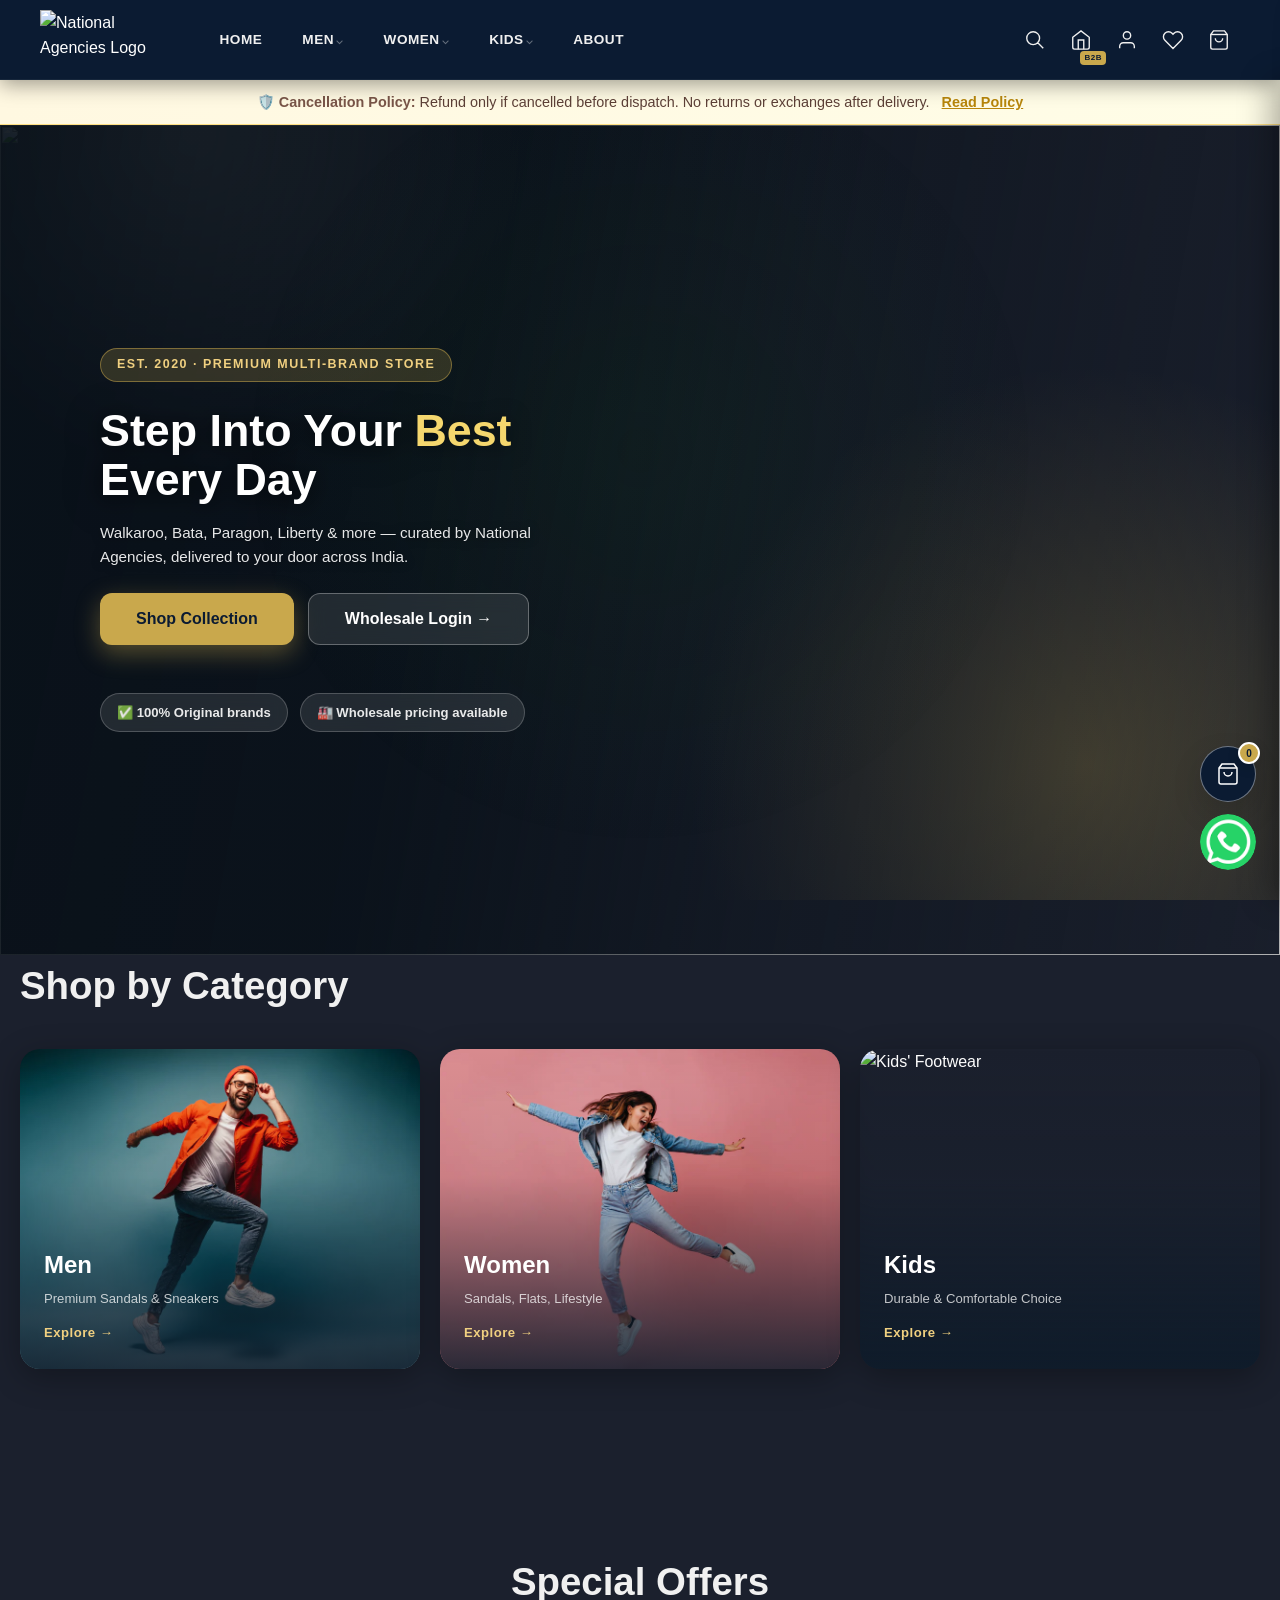
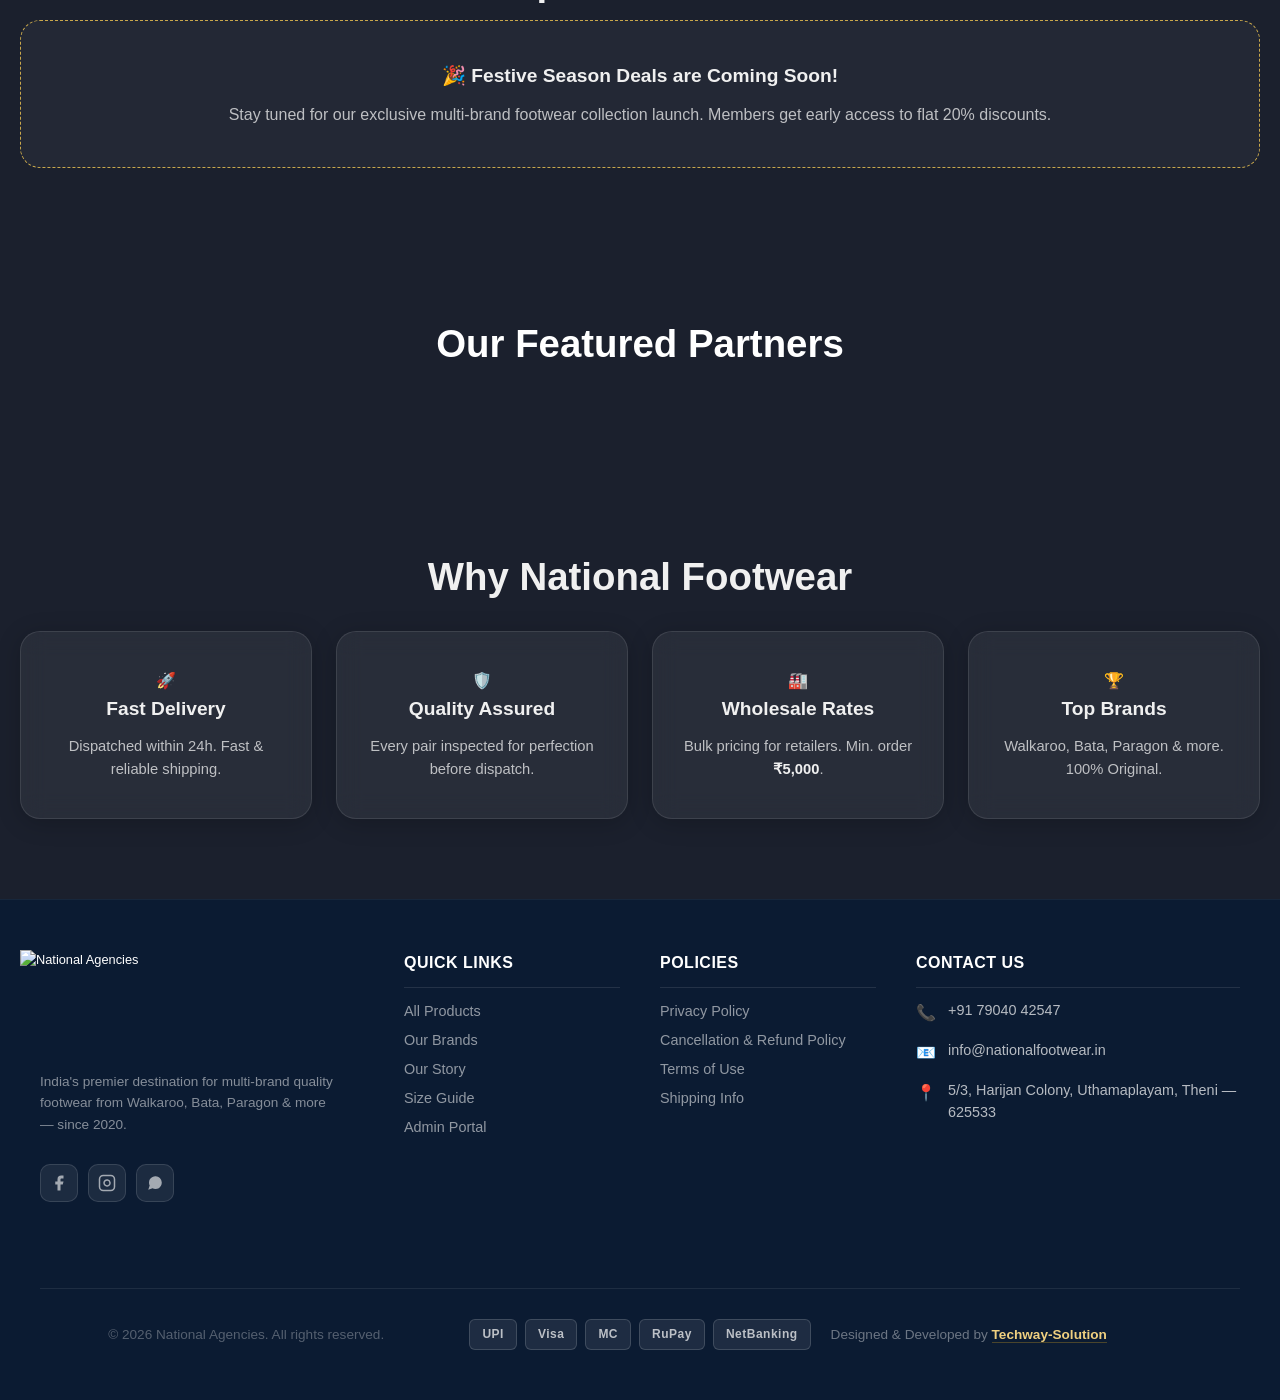
==== commit d35bf04e: "added logo" ====
--- a/index.html
+++ b/index.html
@@ -24,10 +24,7 @@
     <div class="header-inner">
       <div class="header-left">
         <a href="index.html" class="logo" id="mainLogo">
-          <div class="logo-text-wrap">
-            <span class="logo-premium" id="logoText">National Agencies</span>
-            <span class="logo-tagline" id="logoSub">Multi-Brand Footwear Store</span>
-          </div>
+          <img src="https://firebasestorage.googleapis.com/v0/b/national-footwear.firebasestorage.app/o/Images%2Flogo.jpeg?alt=media" alt="National Agencies Logo" class="main-logo-img">
         </a>
         <nav class="nav" id="mainNav">
           <a href="index.html">Home</a>
@@ -128,6 +125,13 @@
       </div>
     </div>
   </header>
+    
+    <!-- Top Announcement Bar (Refund Policy) -->
+    <div class="top-announcement-bar">
+      <div class="page-container">
+        <p>🛡️ <strong>Cancellation Policy:</strong> Refund only if cancelled before dispatch. No returns or exchanges after delivery. <a href="#" onclick="showPolicy('returns'); return false;">Read Policy</a></p>
+      </div>
+    </div>
 
   <!-- ===================== SEARCH OVERLAY ===================== -->
   <div class="search-overlay" id="searchOverlay">
@@ -300,16 +304,13 @@
 
     <!-- ===================== FOOTER ===================== -->
     <footer class="footer">
-      <div class="container">
+      <div class="page-container">
         <div class="footer-grid">
           <!-- Brand Column -->
           <div class="footer-brand">
-            <div class="footer-logo-wrap">
-              <span class="footer-logo-name">National Agencies</span>
-              <span class="footer-logo-tag">Multi-Brand Footwear Store</span>
-            </div>
-            <p class="footer-desc">India's leading multi-brand footwear store. Premium quality footwear from Walkaroo,
-              Bata, Paragon &amp; more — since 2020.</p>
+            <img src="https://firebasestorage.googleapis.com/v0/b/national-footwear.firebasestorage.app/o/Images%2Flogo.jpeg?alt=media" alt="National Agencies" class="footer-logo-img">
+            <p class="footer-desc">India's premier destination for multi-brand quality
+              footwear from Walkaroo, Bata, Paragon & more — since 2020.</p>
             <div class="social-links">
               <a href="#" id="fbLink" title="Facebook" aria-label="Facebook">
                 <svg width="18" height="18" viewBox="0 0 24 24" fill="currentColor">
@@ -349,6 +350,7 @@
             <h4>Policies</h4>
             <ul>
               <li><a href="#" onclick="showPolicy('privacy'); return false;">Privacy Policy</a></li>
+              <li><a href="#" onclick="showPolicy('returns'); return false;">Cancellation & Refund Policy</a></li>
               <li><a href="#" onclick="showPolicy('terms'); return false;">Terms of Use</a></li>
               <li><a href="#" onclick="showPolicy('shipping'); return false;">Shipping Info</a></li>
             </ul>
--- a/styles.css
+++ b/styles.css
@@ -4,7 +4,7 @@
    ============================================================ */
 
 :root {
-  --primary: #0A141F;
+  --primary: #0B1B32; /* Matches logo background exactly */
   /* Midnight Navy */
   --primary-light: #1B263B;
   --accent: #C9A84C;
@@ -13,7 +13,7 @@
   --accent-dark: #A07C30;
   --bg: #1B202D;
   /* Premium Dark Slate/Navy (Not Black) */
-  --bg-gradient: linear-gradient(135deg, #1B202D 0%, #0F141E 100%);
+  --bg-gradient: linear-gradient(135deg, #1B202D 0%, #0B1B32 100%);
   --bg2: rgba(255, 255, 255, 0.04);
   --card: rgba(255, 255, 255, 0.06);
   --accent-sage: #2E7D32;
@@ -30,8 +30,23 @@
   --wholesale-clr: #2E7D32;
   --font-display: 'Plus Jakarta Sans', 'DM Sans', sans-serif;
   --font-body: 'DM Sans', -apple-system, sans-serif;
-  --footer-bg: #0D1B2A;
-  /* Reverted to Navy Blue */
+  --footer-bg: #0B1B32;
+}
+
+.page-container {
+  max-width: 1440px;
+  margin: 0 auto;
+  padding: 0 40px;
+  width: 100%;
+  box-sizing: border-box;
+}
+
+@media (max-width: 1024px) {
+  .page-container { padding: 0 20px; }
+}
+
+@media (max-width: 768px) {
+  .page-container { padding: 0 15px; }
 }
 
 /* ===== RESET ===== */
@@ -100,8 +115,7 @@
   display: flex;
   align-items: center;
   overflow: hidden;
-  margin-top: 80px;
-  /* header offset */
+  margin-top: 0;
 }
 
 .hero-cinematic-bg {
@@ -325,19 +339,45 @@
   top: 0;
   left: 0;
   width: 100%;
-  height: 72px;
-  background: rgba(27, 32, 45, 0.9);
-  backdrop-filter: blur(14px);
-  -webkit-backdrop-filter: blur(14px);
-  border-bottom: 1px solid rgba(255, 255, 255, 0.1);
+  height: 80px; /* Perfectly balanced height */
+  background: #0B1B32; /* Matches logo background exactly */
+  box-shadow: 0 4px 20px rgba(0, 0, 0, 0.4);
+  border-bottom: 1px solid rgba(255, 255, 255, 0.05);
   z-index: 1000;
   transition: var(--transition);
 }
 
 .header.scrolled {
-  height: 64px;
-  background: rgba(27, 32, 45, 0.98);
-  box-shadow: 0 4px 20px rgba(0, 0, 0, 0.4);
+  height: 72px;
+  background: rgba(11, 27, 50, 0.98);
+}
+
+.top-announcement-bar {
+  margin-top: 80px;
+  background: linear-gradient(to right, #FFF8E1, #FFFDE7); /* Original warm amber theme */
+  border-bottom: 1px solid #FFE082;
+  padding: 12px 0;
+  text-align: center;
+  position: relative;
+  z-index: 900;
+}
+
+.top-announcement-bar p {
+  font-size: 0.9rem;
+  color: #5D4037; /* Dark brown for readability on light background */
+  margin: 0;
+  line-height: 1.4;
+}
+
+.top-announcement-bar strong {
+  color: #795548;
+}
+
+.top-announcement-bar a {
+  color: #B8860B; /* Dark gold for links */
+  font-weight: 700;
+  text-decoration: underline;
+  margin-left: 8px;
 }
 
 /* Wholesale icon B2B label */
@@ -535,35 +575,44 @@
   display: flex;
   align-items: center;
   text-decoration: none;
-  white-space: nowrap;
-  flex-shrink: 0;
-}
-
-.logo-text-wrap {
-  display: flex;
-  flex-direction: column;
-  line-height: 1;
-}
-
-.logo-premium {
-  font-family: 'DM Sans', sans-serif;
-  font-weight: 800;
-  font-size: 1.5rem;
-  letter-spacing: -0.01em;
-  text-transform: uppercase;
-  color: var(--text);
-  line-height: 1;
-}
-
-.logo-tagline {
-  font-family: 'DM Sans', sans-serif;
-  font-size: 0.58rem;
-  font-weight: 700;
-  letter-spacing: 0.2em;
-  text-transform: uppercase;
-  color: #B8860B;
-  /* Dark Gold */
-  margin-top: 4px;
+  height: 100%;
+}
+
+.main-logo-img {
+  height: 60px; /* Perfectly fits the 80px header with balanced padding */
+  width: auto;
+  object-fit: contain;
+  transition: var(--transition);
+}
+
+.footer-logo-img {
+  height: 90px;
+  width: auto;
+  object-fit: contain;
+  margin-bottom: 15px;
+  margin-left: -20px; /* Aligns visual center to the left */
+}
+
+@media (max-width: 768px) {
+  .header { height: 72px; }
+  .top-announcement-bar { margin-top: 72px; }
+  .main-logo-img {
+    height: 52px;
+  }
+}
+
+/* Authentication Logos */
+.auth-logo-img, .admin-login-logo {
+  height: 120px;
+  width: auto;
+  object-fit: contain;
+  margin-bottom: 20px;
+}
+
+.admin-sidebar-logo {
+  height: 60px;
+  width: auto;
+  object-fit: contain;
 }
 
 .hero-title {
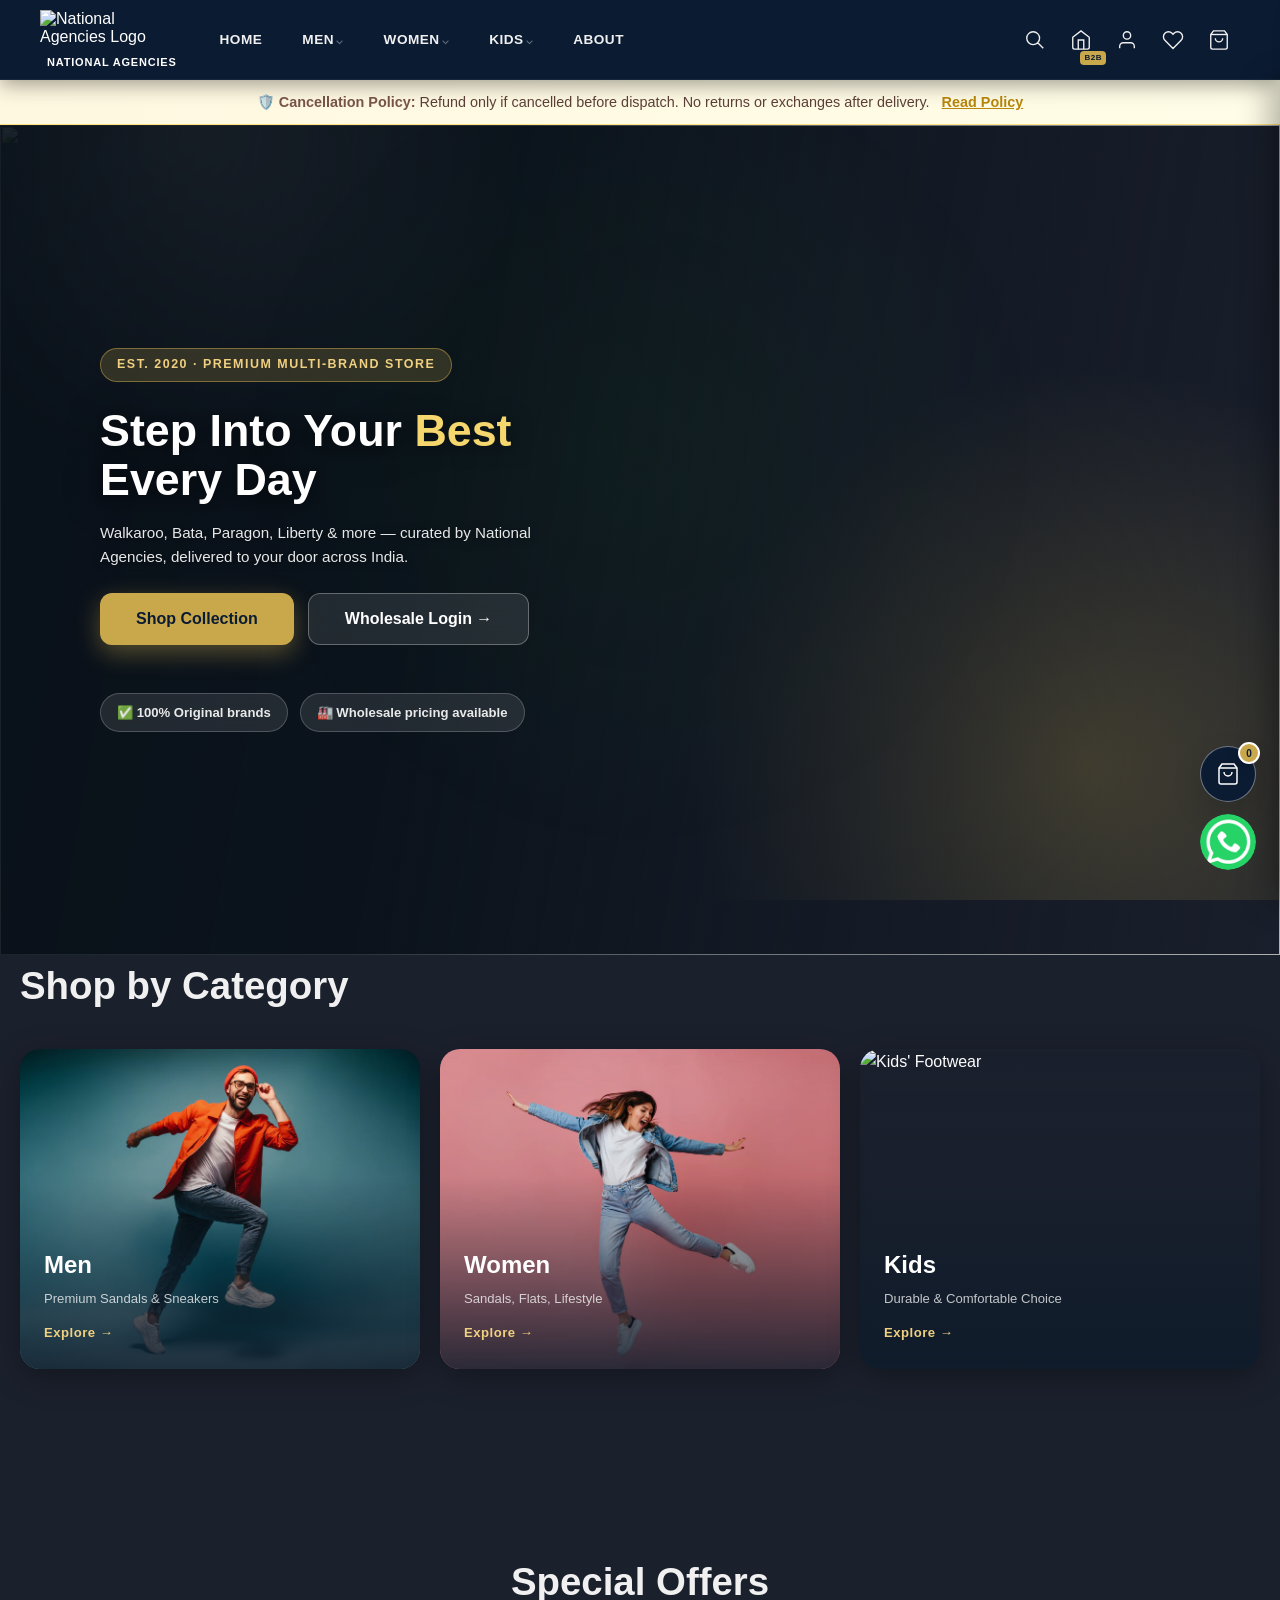
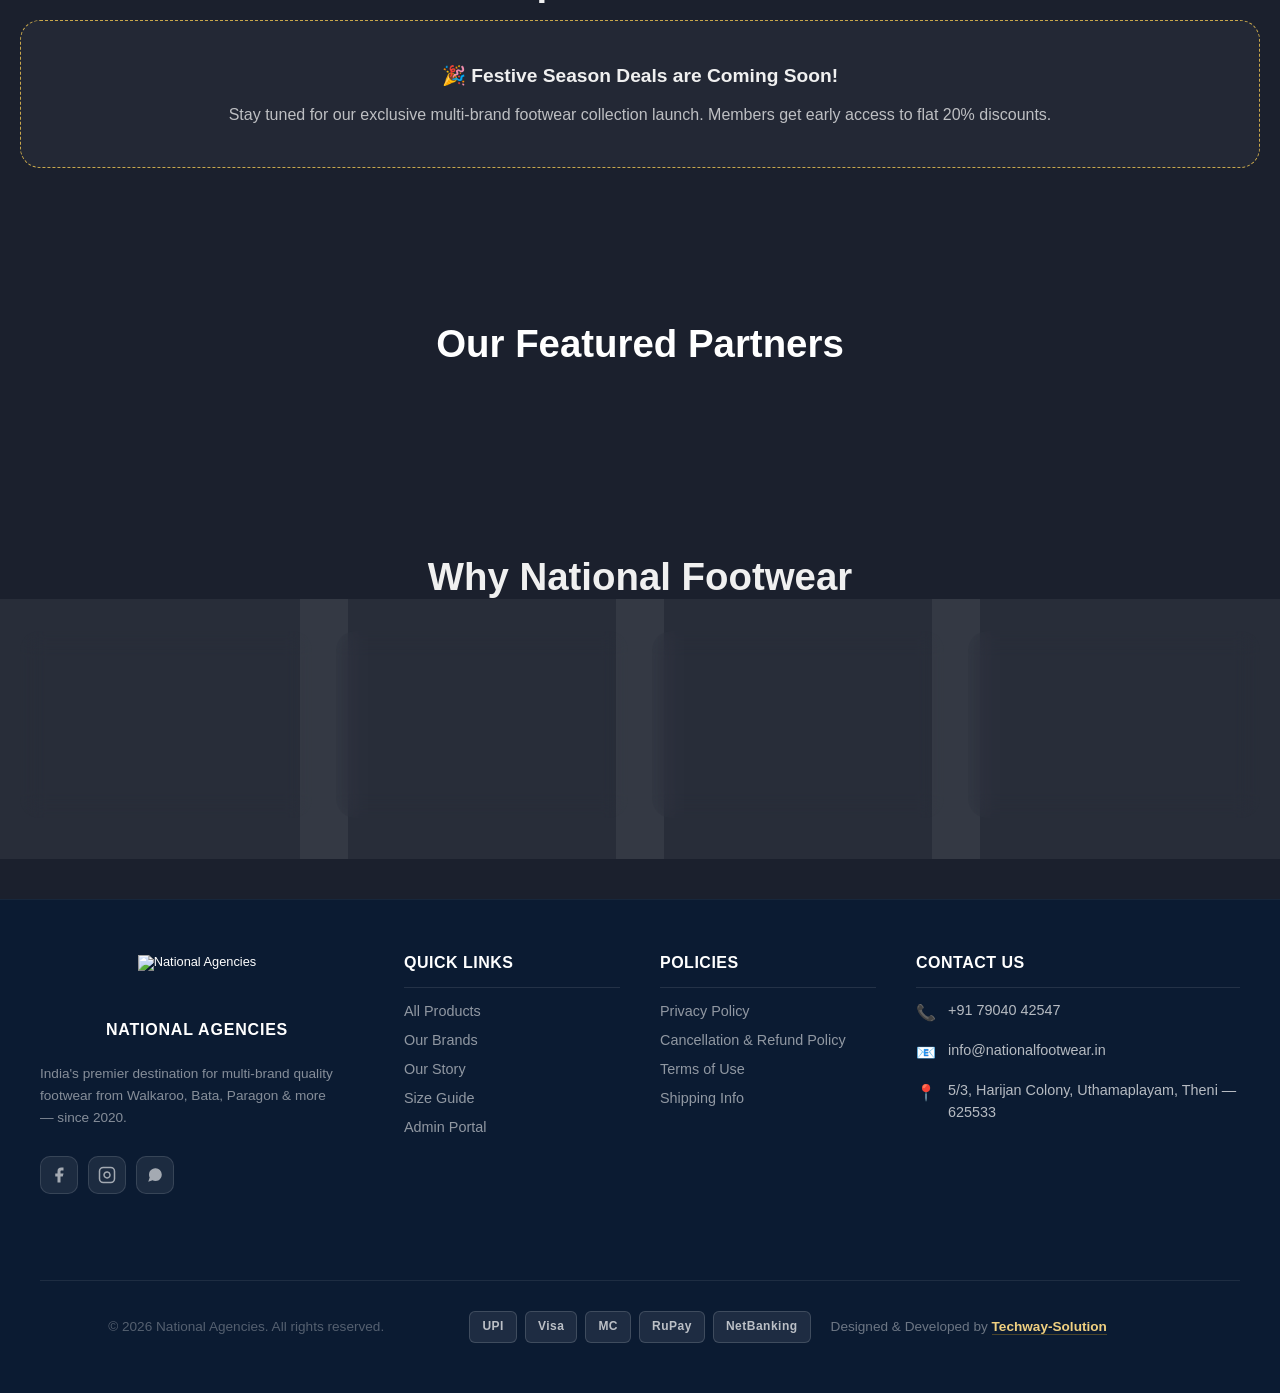
==== commit 2ff1c918: "added logo" ====
--- a/index.html
+++ b/index.html
@@ -24,7 +24,10 @@
     <div class="header-inner">
       <div class="header-left">
         <a href="index.html" class="logo" id="mainLogo">
-          <img src="https://firebasestorage.googleapis.com/v0/b/national-footwear.firebasestorage.app/o/Images%2Flogo.jpeg?alt=media" alt="National Agencies Logo" class="main-logo-img">
+          <div class="logo-wrapper">
+            <img src="https://firebasestorage.googleapis.com/v0/b/national-footwear.firebasestorage.app/o/Images%2Flogo.jpeg?alt=media" alt="National Agencies Logo" class="main-logo-img">
+            <span class="logo-brand-text">National Agencies</span>
+          </div>
         </a>
         <nav class="nav" id="mainNav">
           <a href="index.html">Home</a>
@@ -308,7 +311,10 @@
         <div class="footer-grid">
           <!-- Brand Column -->
           <div class="footer-brand">
-            <img src="https://firebasestorage.googleapis.com/v0/b/national-footwear.firebasestorage.app/o/Images%2Flogo.jpeg?alt=media" alt="National Agencies" class="footer-logo-img">
+            <div class="logo-wrapper footer-logo-wrap">
+              <img src="https://firebasestorage.googleapis.com/v0/b/national-footwear.firebasestorage.app/o/Images%2Flogo.jpeg?alt=media" alt="National Agencies" class="footer-logo-img">
+              <span class="logo-brand-text footer-brand-text">National Agencies</span>
+            </div>
             <p class="footer-desc">India's premier destination for multi-brand quality
               footwear from Walkaroo, Bata, Paragon & more — since 2020.</p>
             <div class="social-links">
--- a/styles.css
+++ b/styles.css
@@ -566,7 +566,7 @@
 .header-left {
   display: flex;
   align-items: center;
-  gap: 40px;
+  gap: 20px; /* Reduced from 40px to prevent overlap */
   flex: 1;
   min-width: 0;
 }
@@ -578,41 +578,140 @@
   height: 100%;
 }
 
+.logo-wrapper {
+  display: flex;
+  flex-direction: column; /* Stacked under logo */
+  align-items: center;
+  justify-content: center;
+  line-height: 1.1;
+  padding: 5px 0;
+}
+
 .main-logo-img {
-  height: 60px; /* Perfectly fits the 80px header with balanced padding */
+  height: 44px; /* Balanced to allow text below */
   width: auto;
   object-fit: contain;
   transition: var(--transition);
 }
 
+.logo-brand-text {
+  font-size: 11px; /* Small but readable */
+  font-weight: 800;
+  color: white;
+  text-transform: uppercase;
+  letter-spacing: 0.8px;
+  margin-top: 2px;
+  white-space: nowrap; /* Single line */
+}
+
+.footer-logo-wrap {
+  margin-bottom: 20px;
+  margin-left: -10px;
+  justify-content: flex-start;
+}
+
 .footer-logo-img {
-  height: 90px;
+  height: 60px;
   width: auto;
   object-fit: contain;
-  margin-bottom: 15px;
-  margin-left: -20px; /* Aligns visual center to the left */
-}
-
-@media (max-width: 768px) {
-  .header { height: 72px; }
-  .top-announcement-bar { margin-top: 72px; }
-  .main-logo-img {
-    height: 52px;
-  }
-}
-
-/* Authentication Logos */
-.auth-logo-img, .admin-login-logo {
-  height: 120px;
-  width: auto;
-  object-fit: contain;
-  margin-bottom: 20px;
+}
+
+.footer-brand-text {
+  font-size: 1rem;
+}
+
+/* Admin Login Perfection */
+.login-screen {
+  background: #050B14; /* Slightly darker than header for depth */
+  display: flex;
+  align-items: center;
+  justify-content: center;
+  min-height: 100vh;
+}
+
+.login-card {
+  position: relative;
+  overflow: hidden;
+  background: #0B1B32; /* Exact brand navy */
+  border: 1px solid rgba(255, 255, 255, 0.1);
+  padding: 50px 40px;
+  border-radius: 20px;
+  width: 100%;
+  max-width: 420px;
+  box-shadow: 0 25px 50px rgba(0, 0, 0, 0.5);
+  text-align: center;
+}
+
+.login-card::before {
+  content: '';
+  position: absolute;
+  top: 50%;
+  left: 50%;
+  transform: translate(-50%, -50%);
+  width: 90%;
+  height: 90%;
+  background-image: url('https://firebasestorage.googleapis.com/v0/b/national-footwear.firebasestorage.app/o/Images%2Flogo.jpeg?alt=media');
+  background-size: contain;
+  background-repeat: no-repeat;
+  background-position: center;
+  opacity: 0.08; /* Very subtle watermark */
+  pointer-events: none;
+  z-index: 0;
+}
+
+.login-card > * {
+  position: relative;
+  z-index: 1;
+}
+
+.login-card h1 {
+  color: white;
+  font-size: 1.8rem;
+  margin-bottom: 10px;
+}
+
+.login-desc {
+  color: rgba(255, 255, 255, 0.7);
+  font-size: 0.9rem;
+  margin-bottom: 30px;
+}
+
+.login-form .form-group label {
+  color: rgba(255, 255, 255, 0.9);
+  display: block;
+  text-align: left;
+  margin-bottom: 8px;
+  font-weight: 600;
+  font-size: 0.85rem;
+}
+
+.login-form input {
+  background: rgba(255, 255, 255, 0.05);
+  border: 1px solid rgba(255, 255, 255, 0.1);
+  color: white;
+  width: 100%;
+  padding: 12px 16px;
+  border-radius: 8px;
+  font-size: 0.95rem;
+  transition: var(--transition);
+}
+
+.login-form input:focus {
+  background: rgba(255, 255, 255, 0.1);
+  border-color: var(--accent);
+  outline: none;
 }
 
 .admin-sidebar-logo {
   height: 60px;
   width: auto;
   object-fit: contain;
+}
+
+@media (max-width: 768px) {
+  .header { height: 80px; } /* Keep height for logo + text */
+  .main-logo-img { height: 42px; }
+  .logo-brand-text { font-size: 9px; }
 }
 
 .hero-title {
@@ -3237,7 +3336,7 @@
 }
 
 .auth-tab.active {
-  color: var(--primary);
+  color: white; /* Clear text on active tab */
 }
 
 .auth-tab.active::after {
@@ -3246,8 +3345,9 @@
   bottom: -1px;
   left: 0;
   width: 100%;
-  height: 2px;
-  background: var(--primary);
+  height: 3px;
+  background: var(--accent); /* Brand Gold highlighter */
+  box-shadow: 0 0 10px rgba(201, 168, 76, 0.4);
 }
 
 .auth-body {
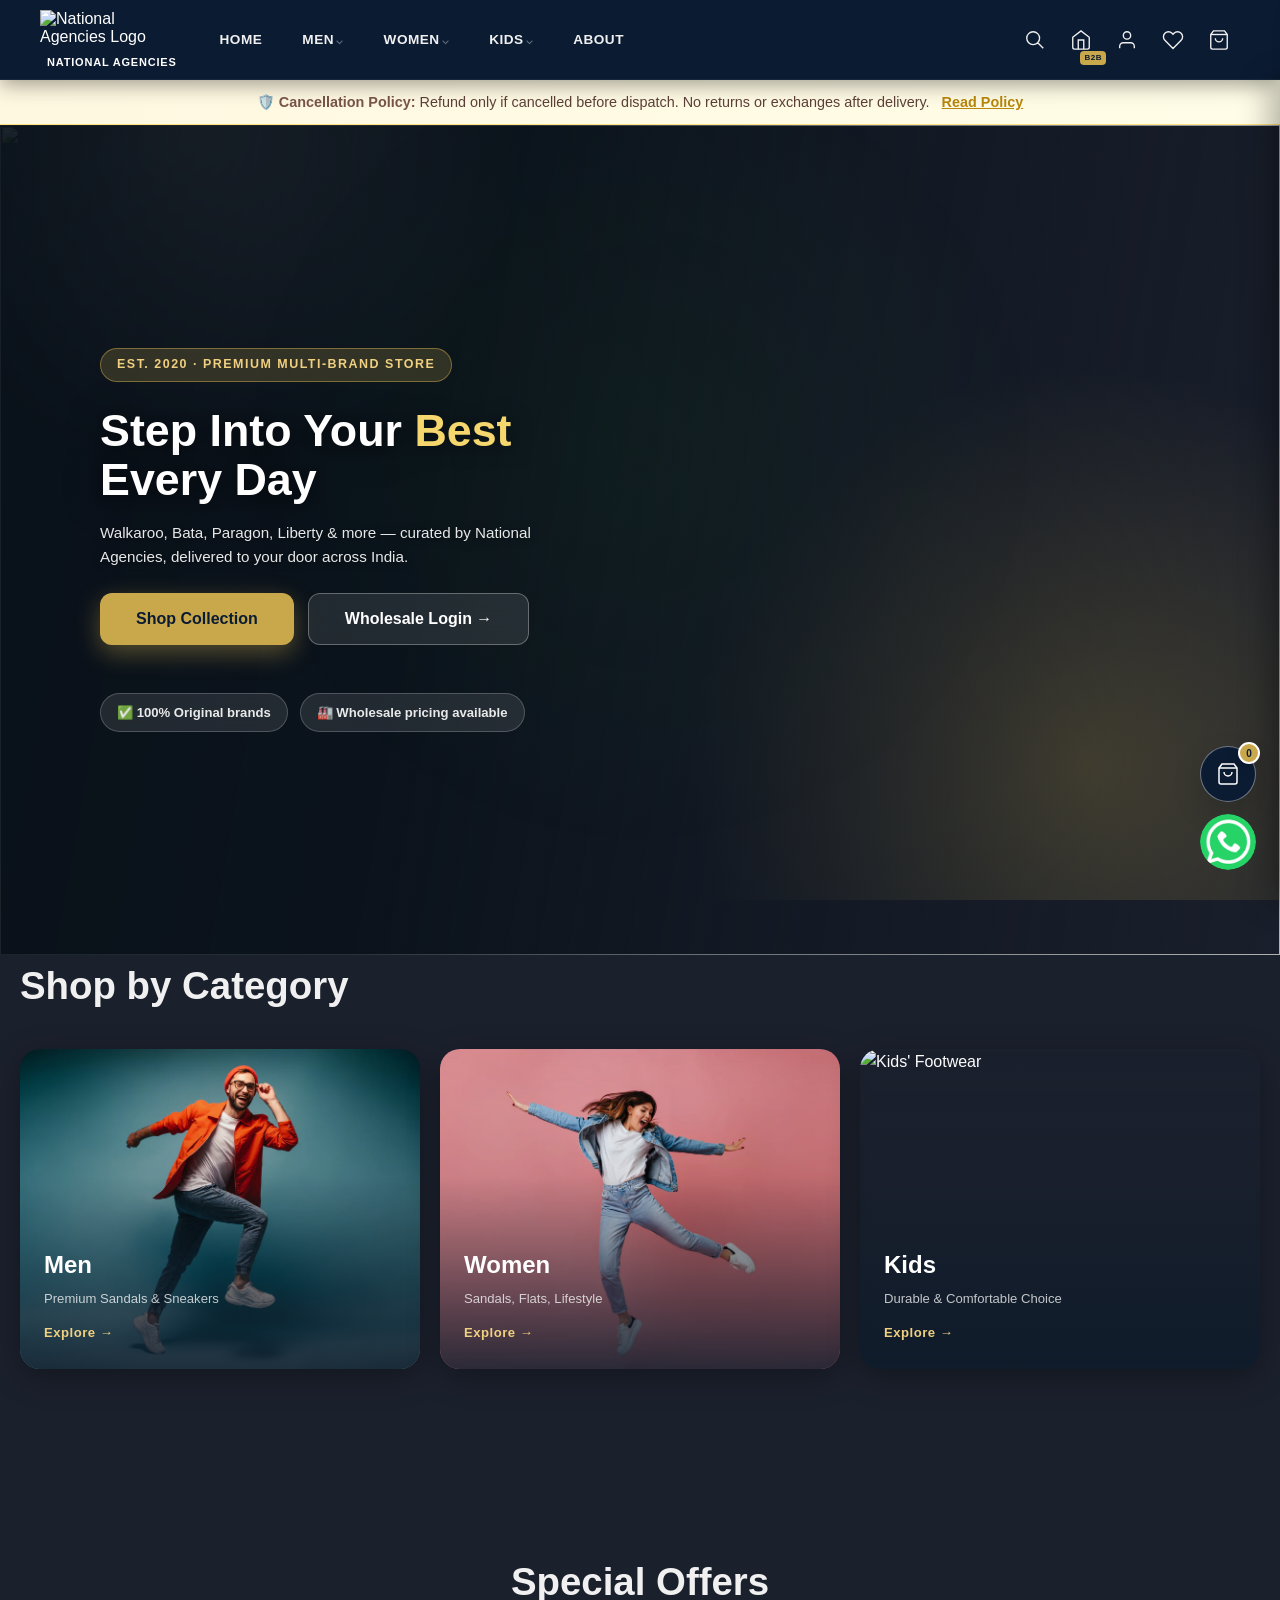
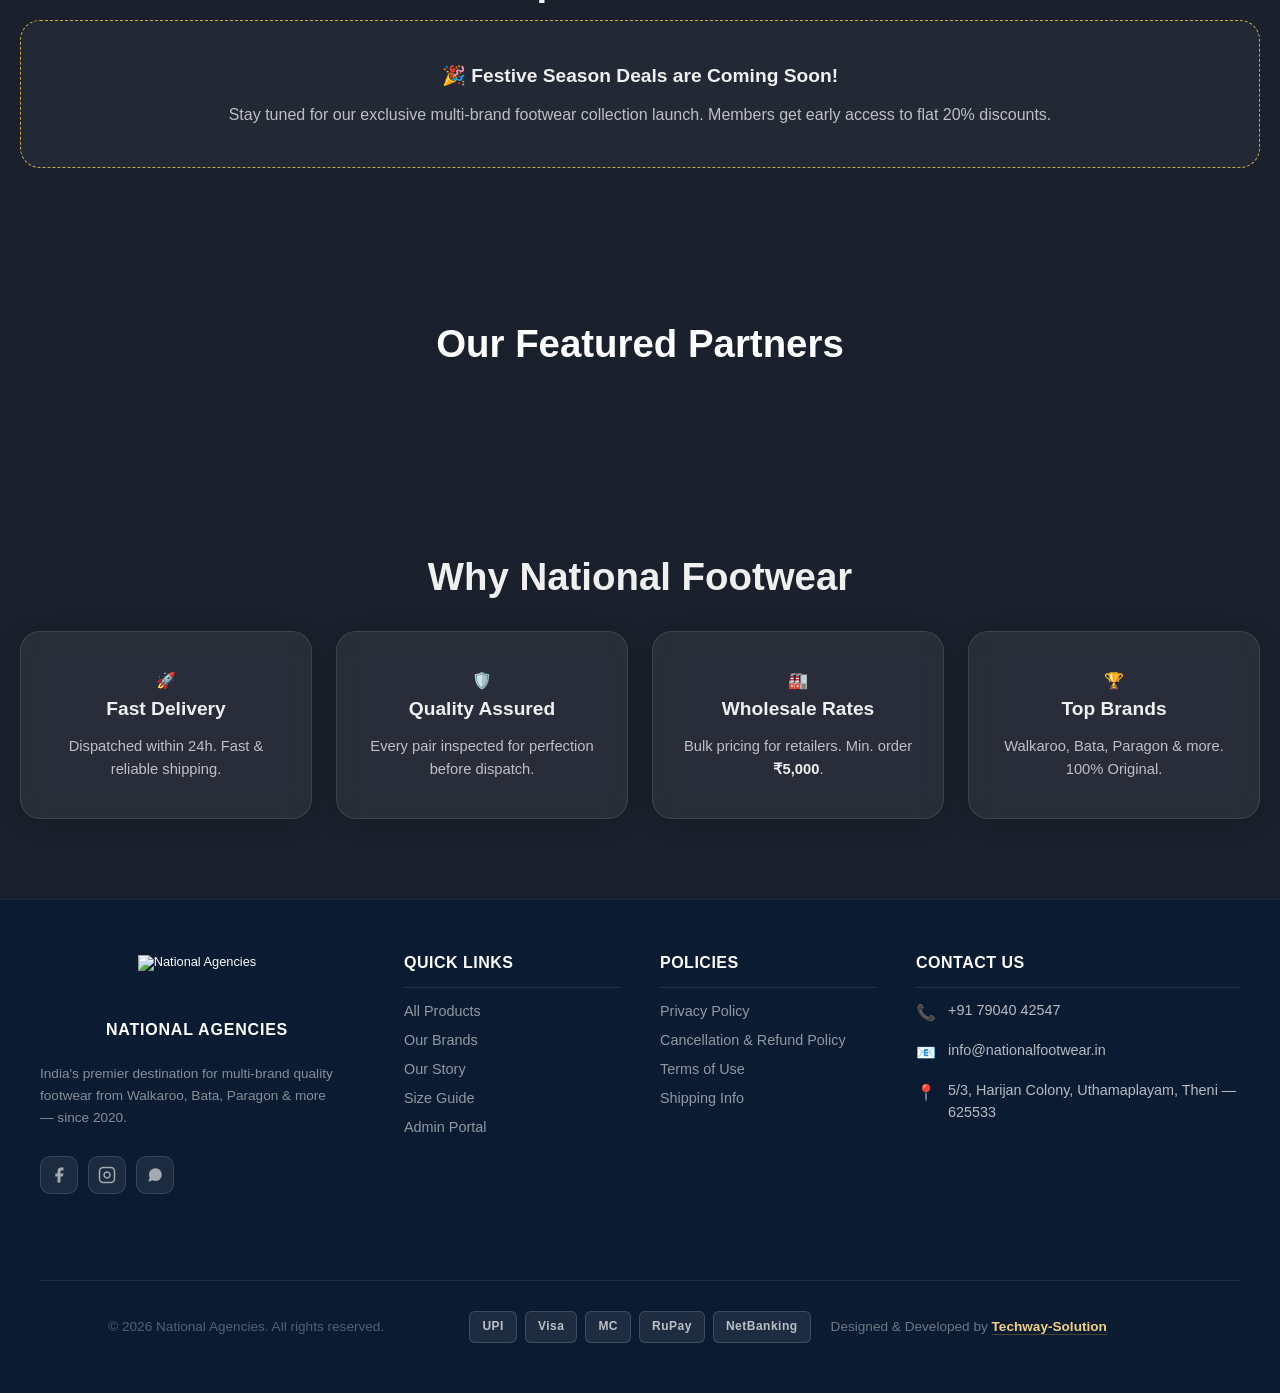
==== commit c6272ecb: "added logo" ====
--- a/index.html
+++ b/index.html
@@ -14,7 +14,7 @@
   <link
     href="https://fonts.googleapis.com/css2?family=Playfair+Display:wght@400;700;900&family=DM+Sans:wght@300;400;500;600;700&display=swap"
     rel="stylesheet">
-  <link rel="stylesheet" href="styles.css">
+  <link rel="stylesheet" href="styles.css?v=1.1">
 
 </head>
 
@@ -658,7 +658,7 @@
   <script src="https://www.gstatic.com/firebasejs/9.22.0/firebase-database-compat.js"></script>
   <script src="config.js"></script>
   <script src="products.js"></script>
-  <script src="app.js"></script>
+  <script src="app.js?v=1.1"></script>
 
   <!-- ===================== FLOATING ACTIONS ===================== -->
   <div class="floating-actions">
